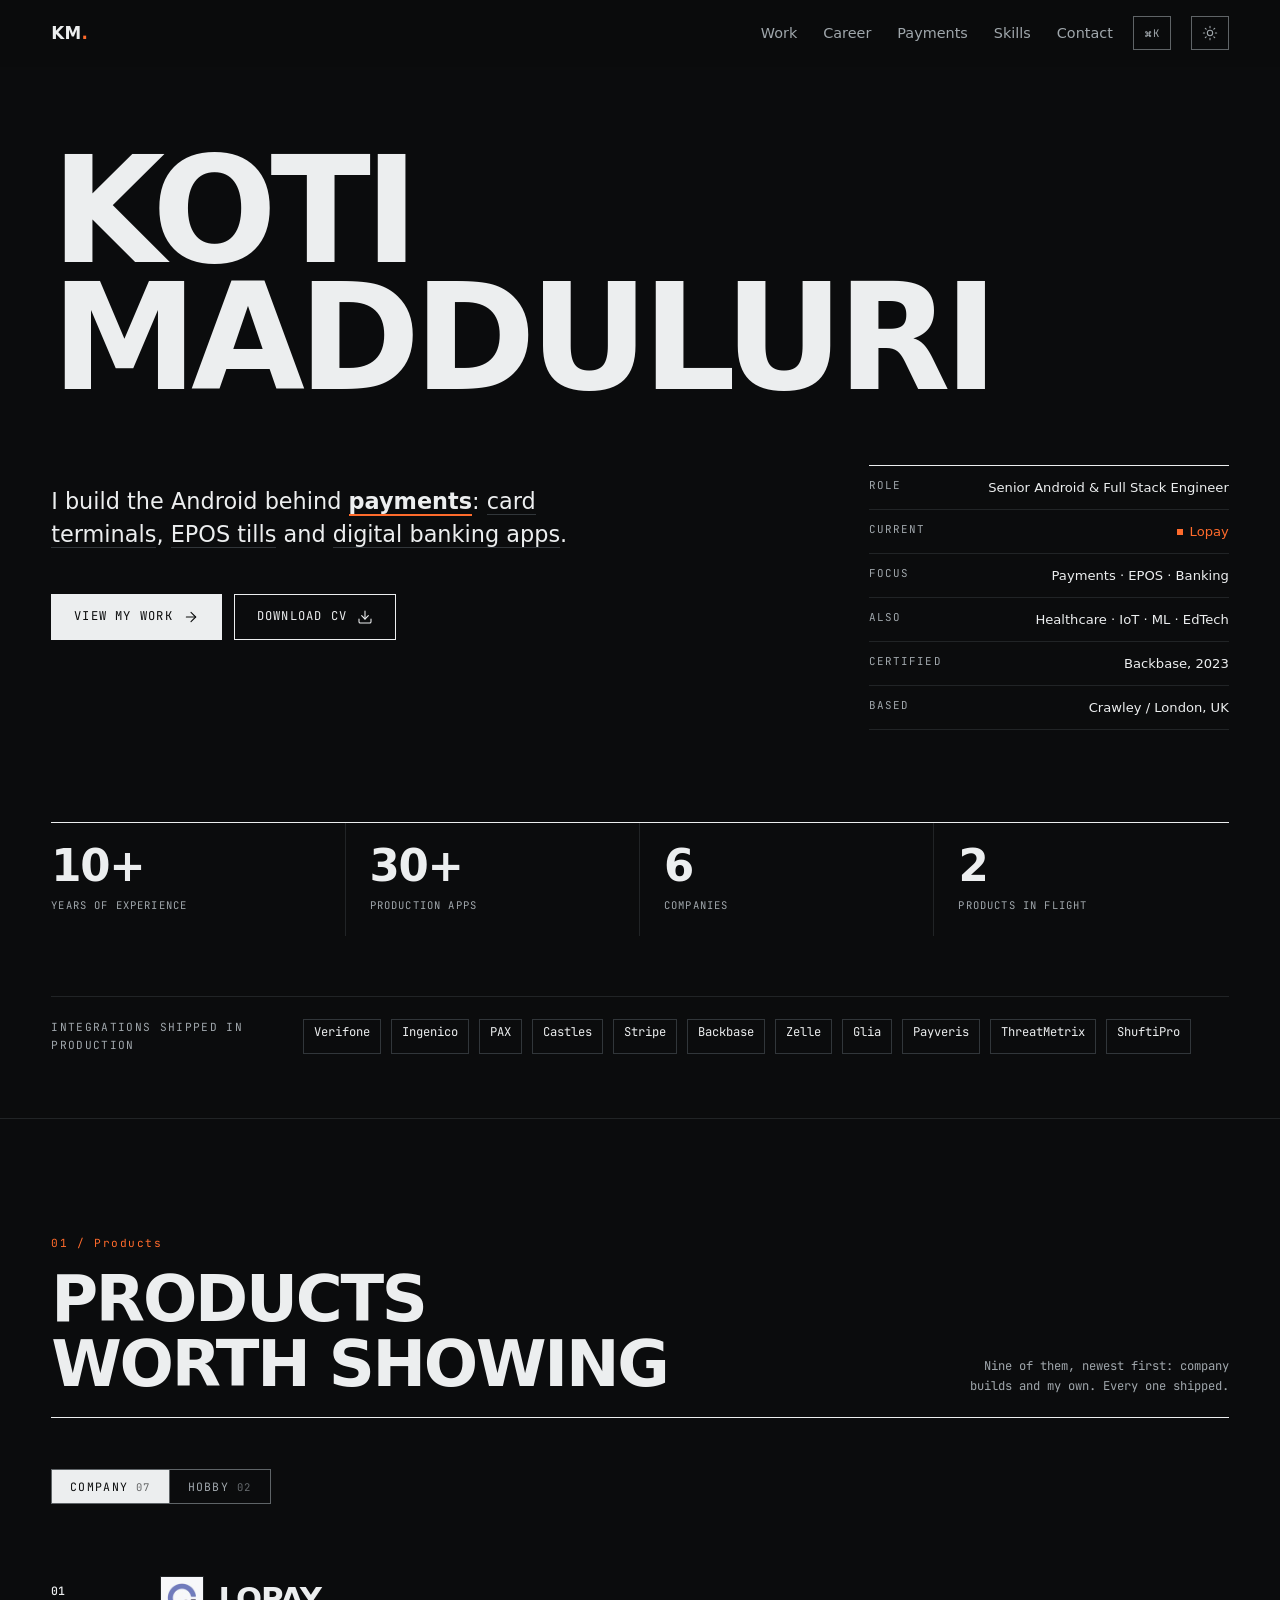
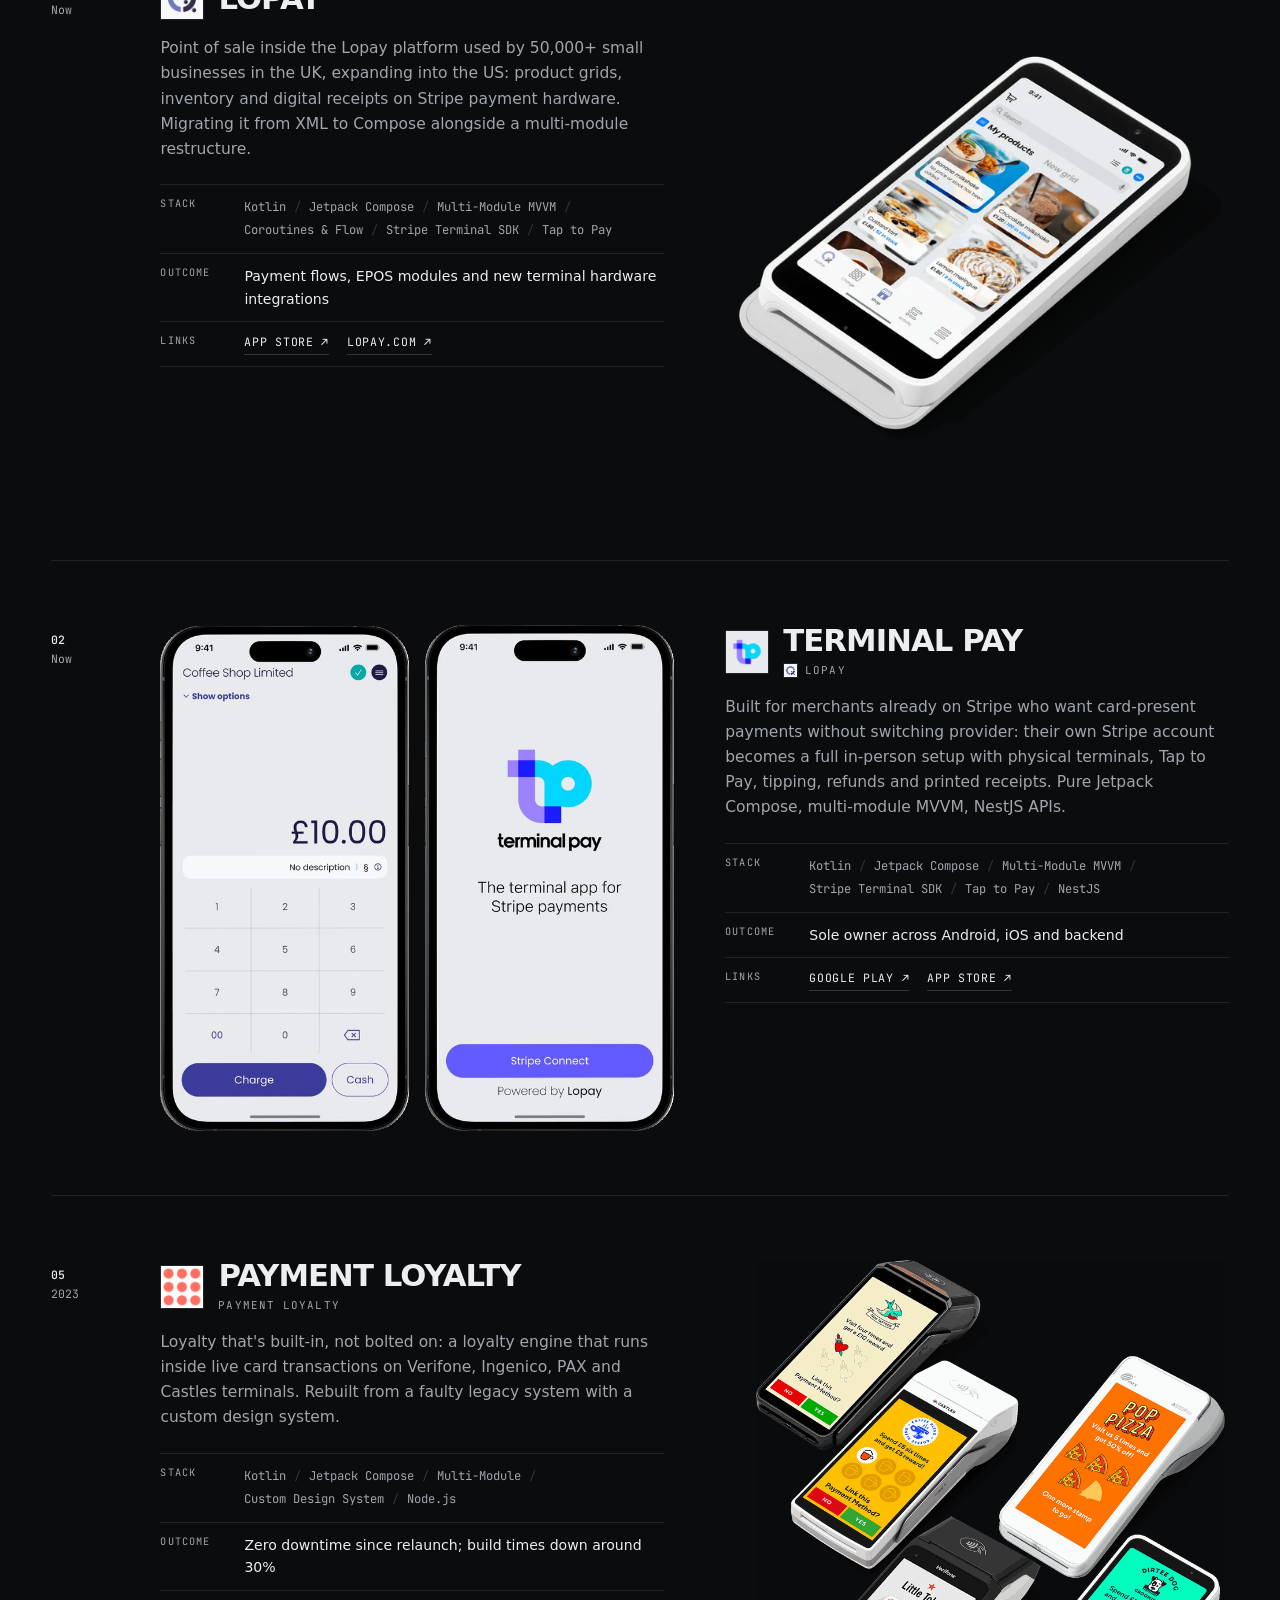
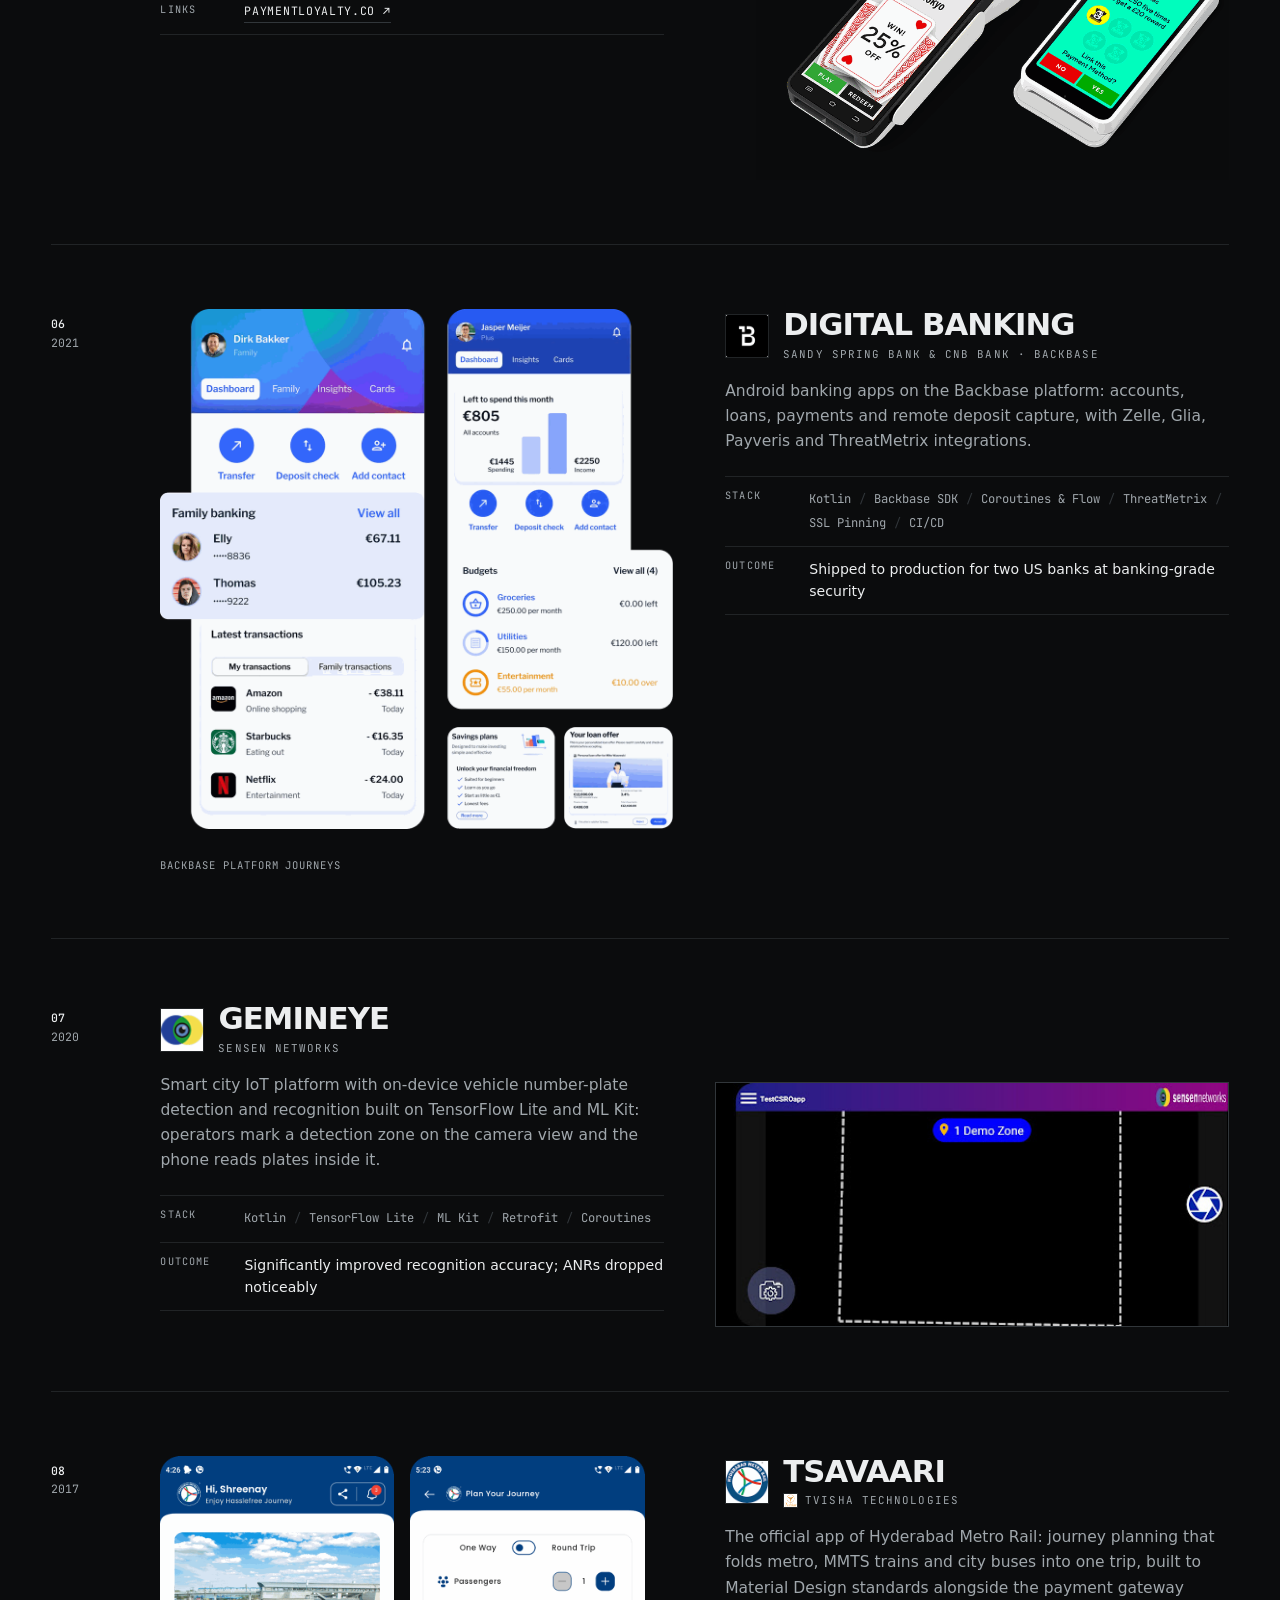
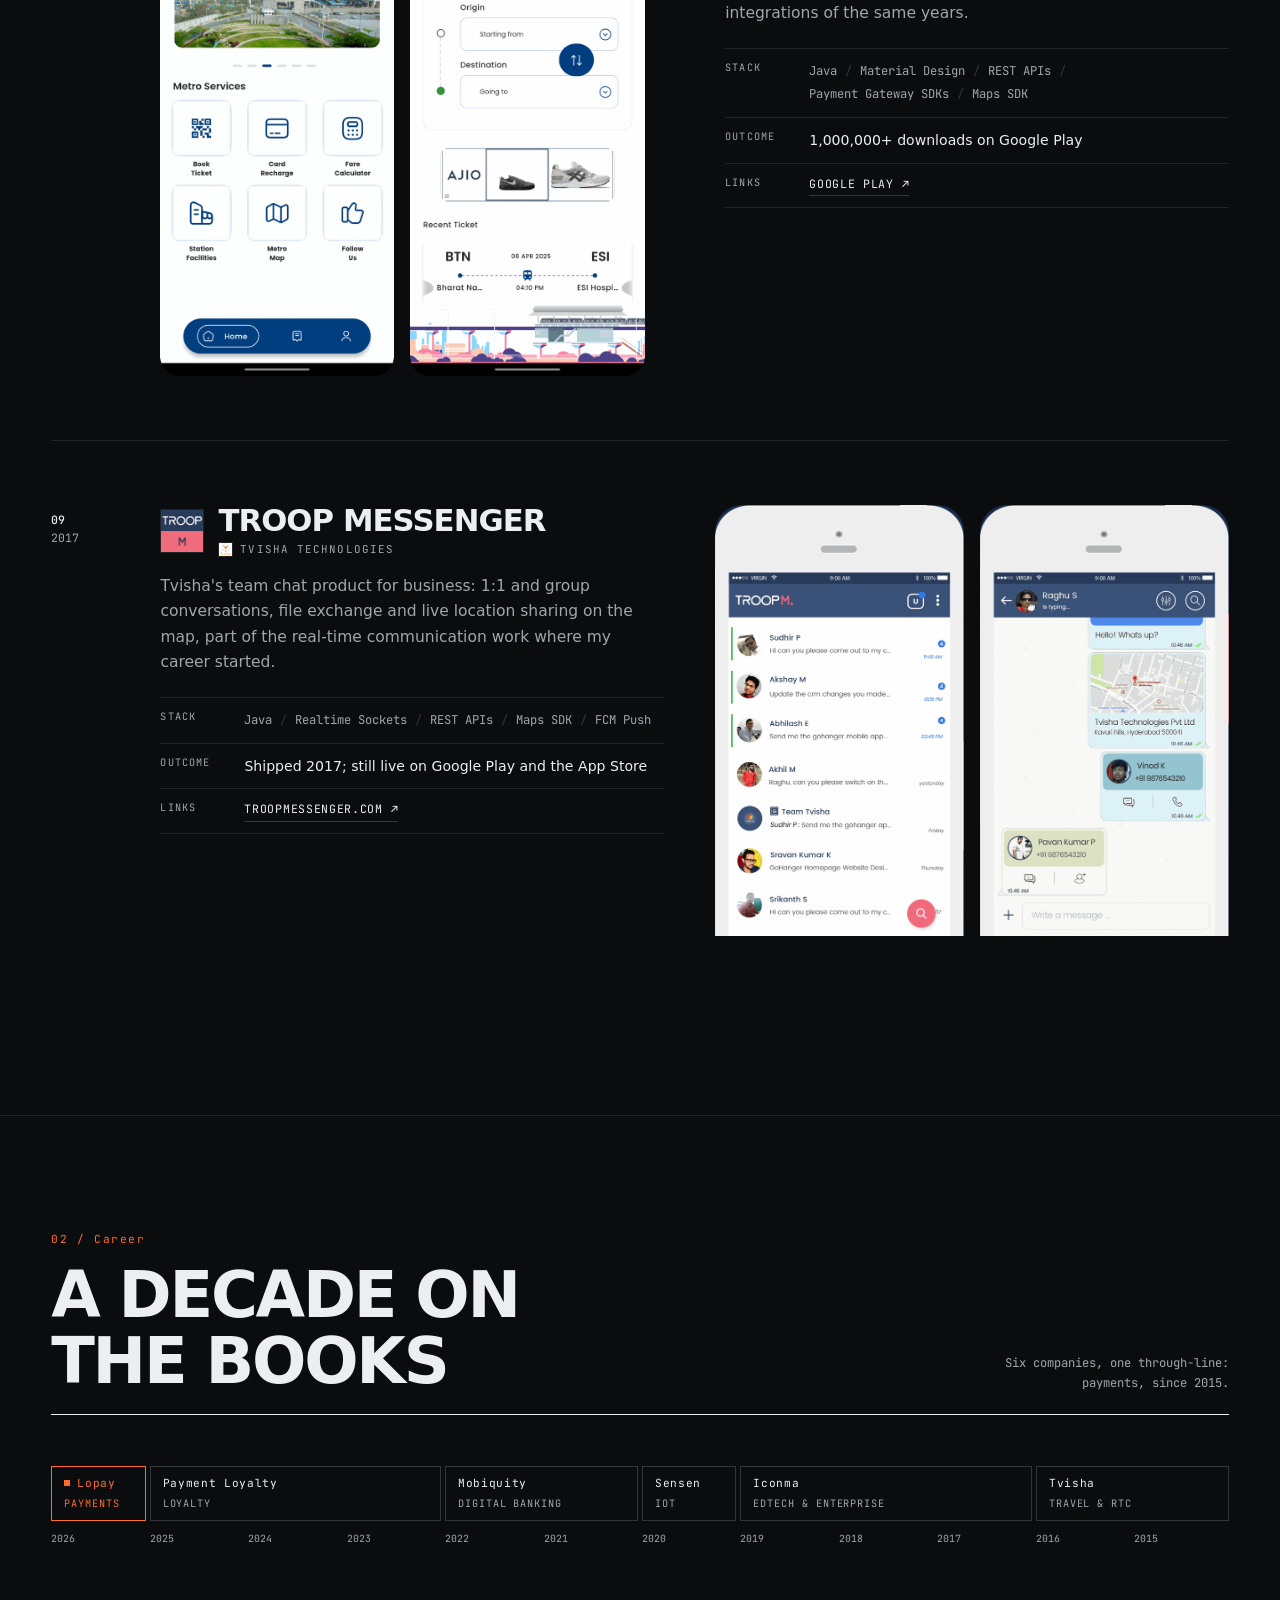
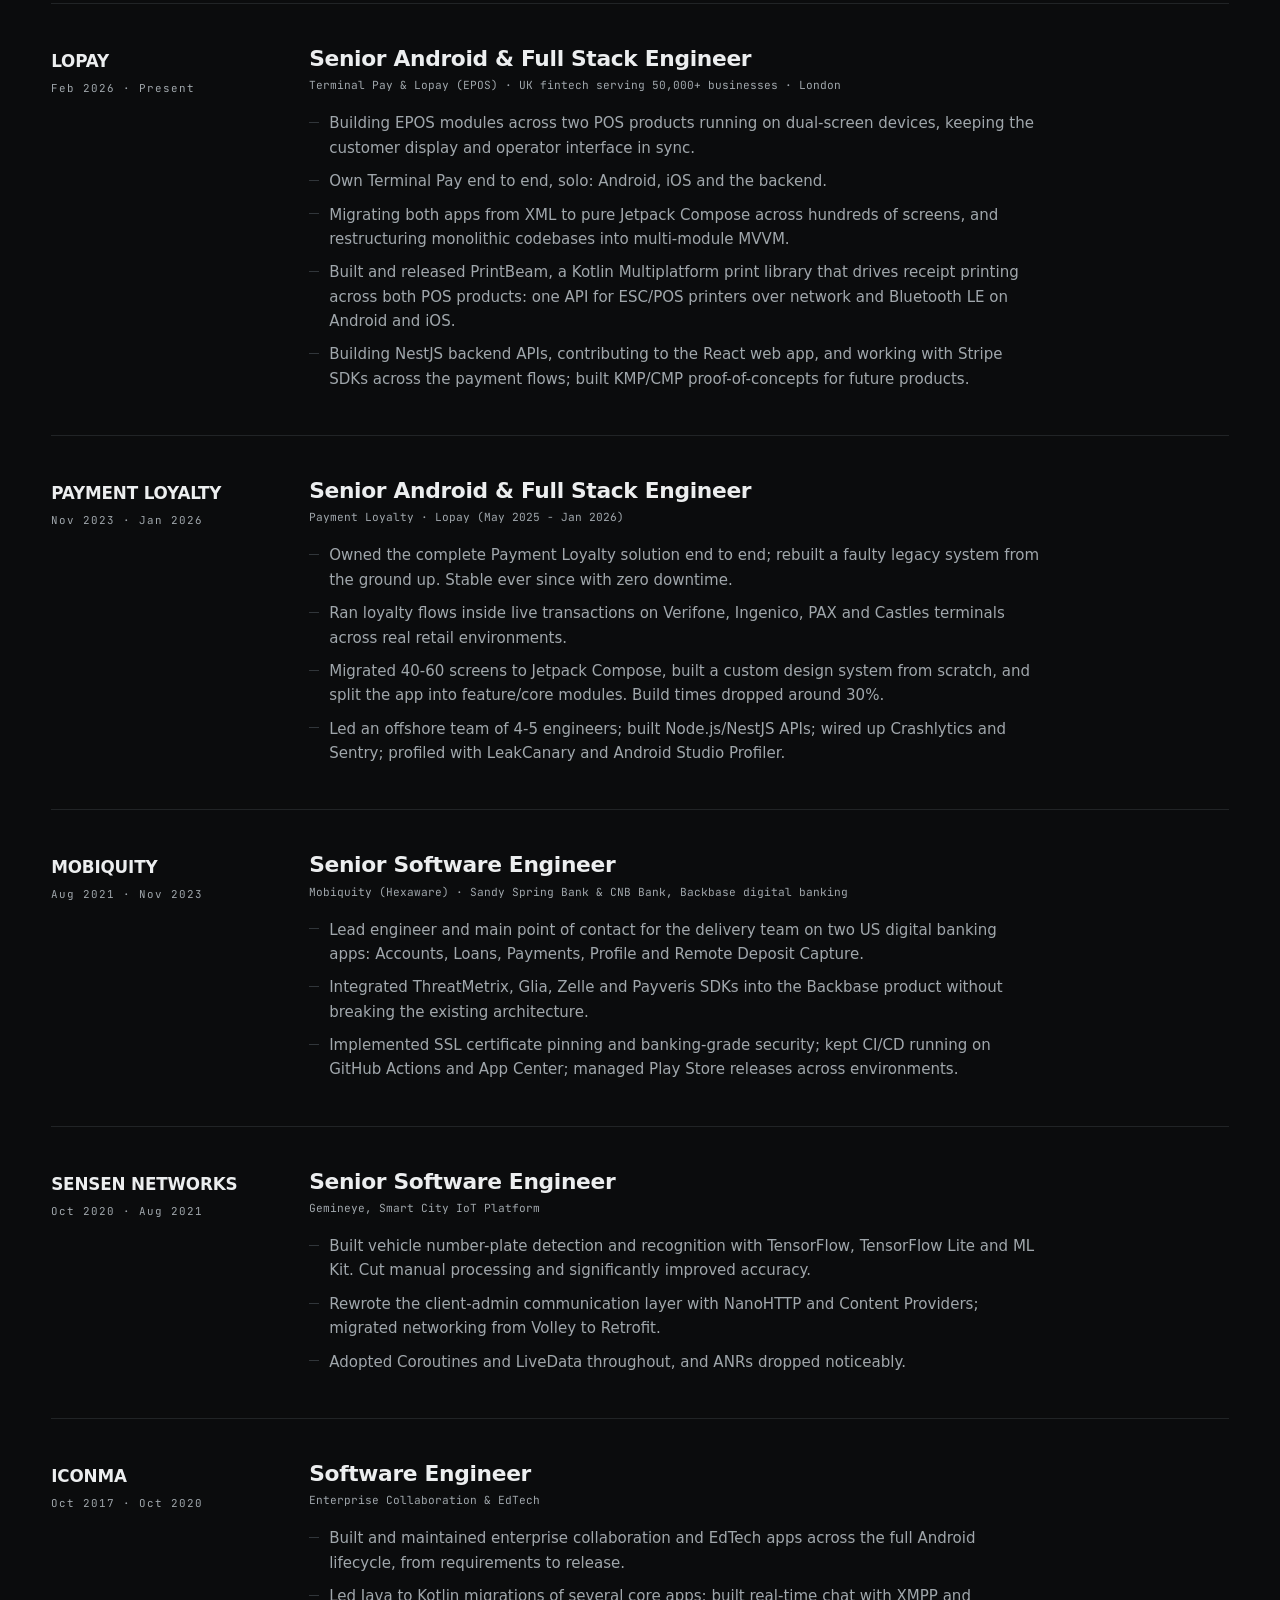
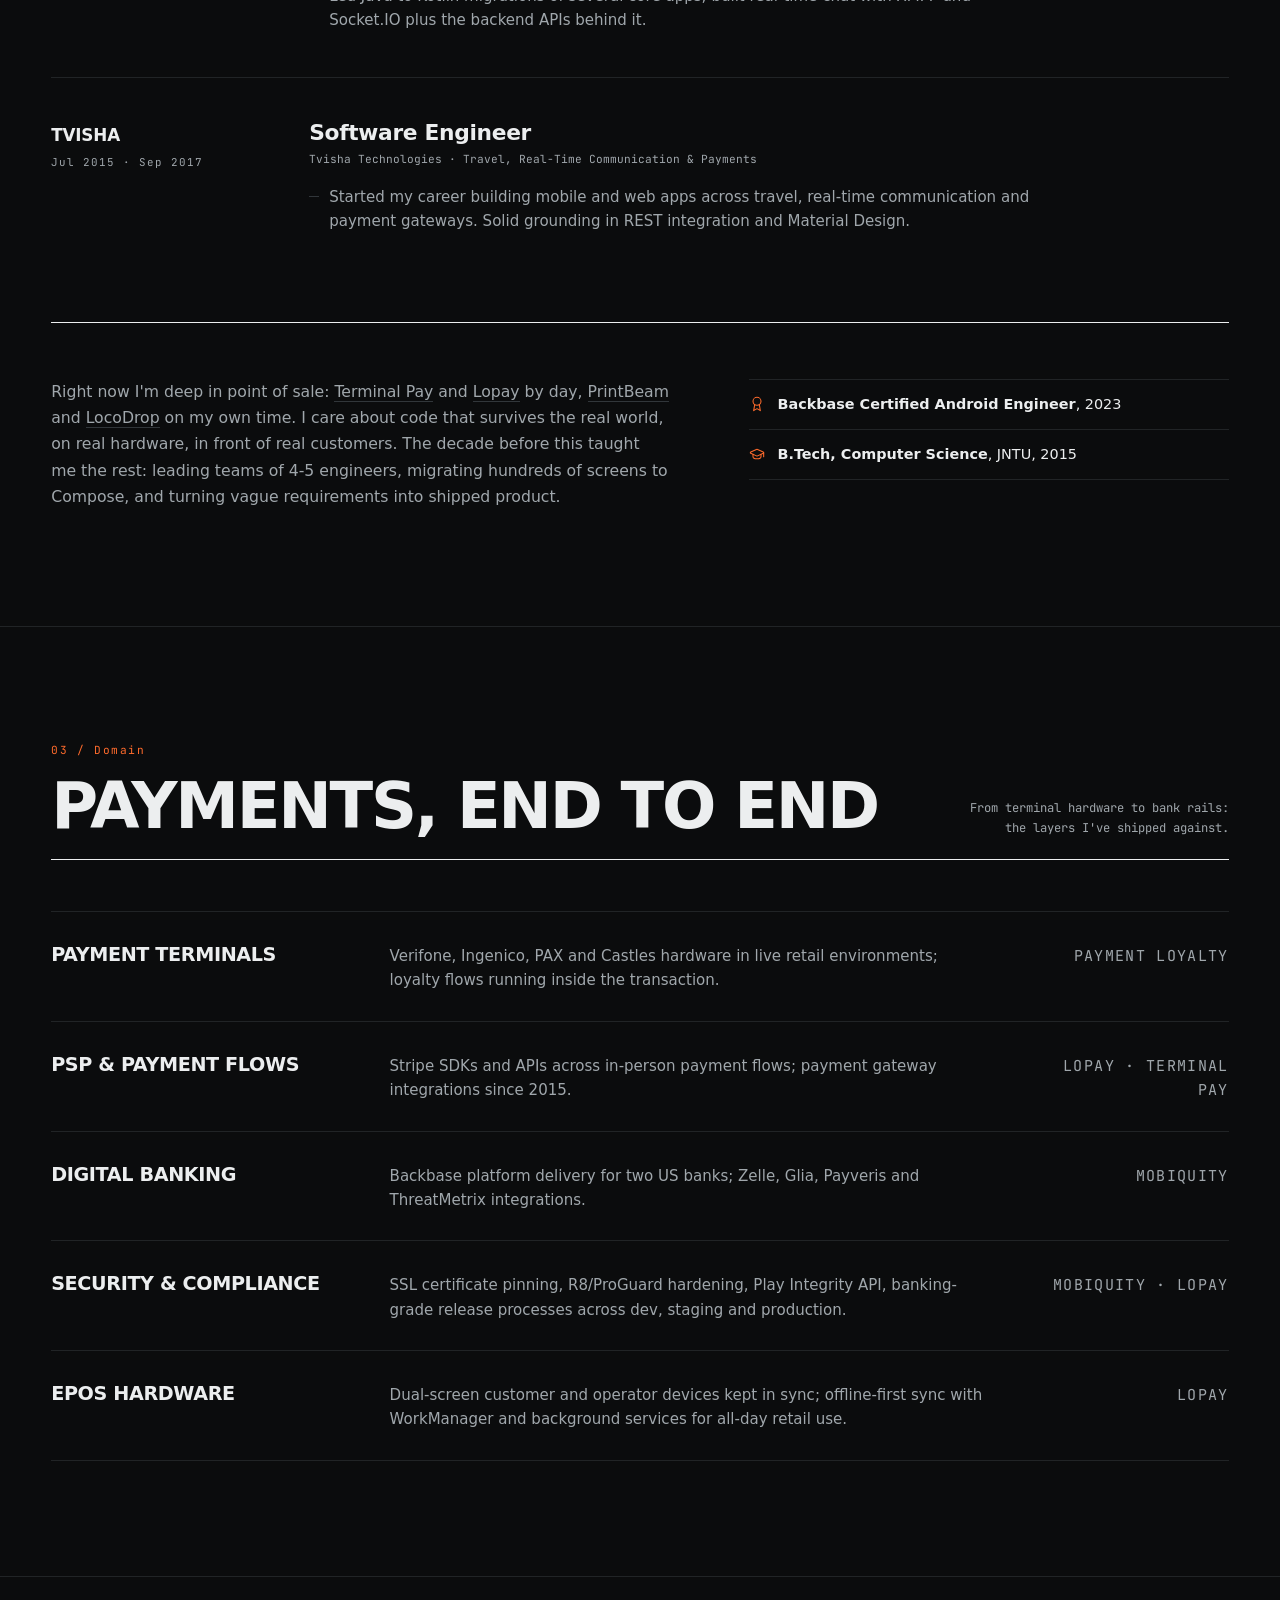
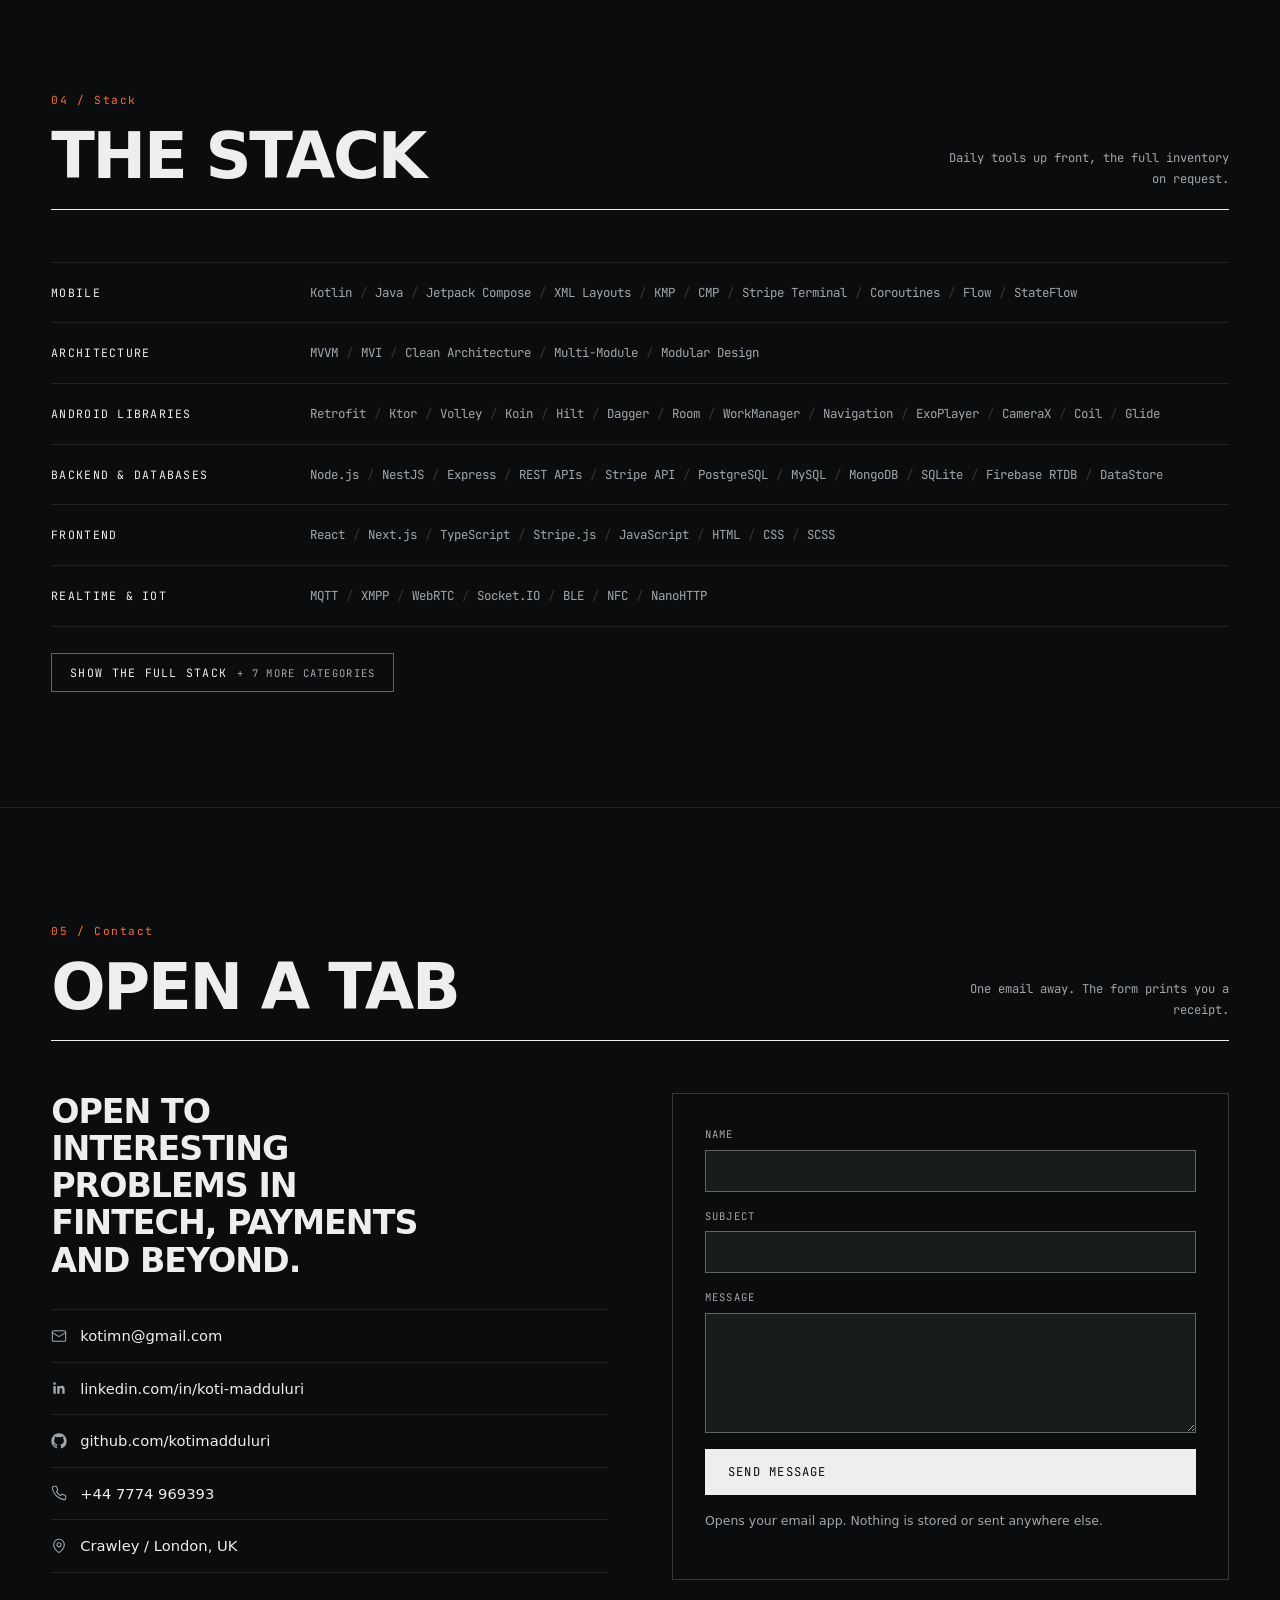
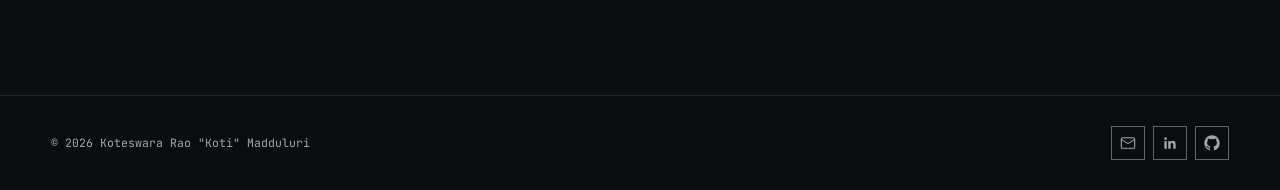
==== index.html @ 138478fd "Surface healthcare as a domain Adds an ALSO row to the hero spec block covering the domains outside " ====
<!DOCTYPE html>
<html lang="en" class="no-js">
<head>
  <meta charset="UTF-8" />
  <meta name="viewport" content="width=device-width, initial-scale=1.0" />
  <title>Koti Madduluri - Senior Android &amp; Full Stack Engineer · Payments</title>
  <meta name="description" content="Koti Madduluri - Senior Android &amp; Full Stack Engineer in London, UK. 10+ years across payment terminals, EPOS, digital banking, smart city IoT, on-device ML and EdTech. 30+ production apps." />
  <meta name="author" content="Koti Madduluri" />
  <link rel="canonical" href="https://kotimadduluri.github.io/" />

  <meta property="og:type" content="website" />
  <meta property="og:title" content="Koti Madduluri - Senior Android &amp; Full Stack Engineer · Payments" />
  <meta property="og:description" content="Kotlin · Jetpack Compose · KMP/CMP - Fintech, Payments &amp; EPOS. 10+ years, 30+ production apps." />
  <meta property="og:url" content="https://kotimadduluri.github.io/" />
  <meta property="og:site_name" content="Koti Madduluri" />
  <meta property="og:image" content="https://kotimadduluri.github.io/assets/og.png" />
  <meta property="og:image:width" content="1200" />
  <meta property="og:image:height" content="630" />
  <meta property="og:image:alt" content="Koti Madduluri, Senior Android Engineer. Payments, EPOS and digital banking. London, UK." />
  <meta name="twitter:card" content="summary_large_image" />
  <meta name="twitter:image" content="https://kotimadduluri.github.io/assets/og.png" />
  <meta name="twitter:title" content="Koti Madduluri - Senior Android &amp; Full Stack Engineer · Payments" />
  <meta name="twitter:description" content="Kotlin · Jetpack Compose · KMP/CMP - Fintech, Payments &amp; EPOS. 10+ years, 30+ production apps." />

  <meta name="theme-color" content="#edeeec" />
  <link rel="icon" href="assets/favicon.svg" type="image/svg+xml" />

  <link rel="preconnect" href="https://api.fontshare.com" />
  <link rel="preconnect" href="https://cdn.fontshare.com" crossorigin />
  <link rel="preconnect" href="https://fonts.googleapis.com" />
  <link rel="preconnect" href="https://fonts.gstatic.com" crossorigin />
  <!-- Fontshare drops the second family when these are combined in one request -->
  <link href="https://api.fontshare.com/v2/css?f[]=general-sans@400,500,600&display=swap" rel="stylesheet" />
  <link href="https://api.fontshare.com/v2/css?f[]=cabinet-grotesk@700,800&display=swap" rel="stylesheet" />
  <link href="https://fonts.googleapis.com/css2?family=JetBrains+Mono:wght@400;500;700&display=swap" rel="stylesheet" />

  <link rel="stylesheet" href="css/style.css" />

  <!-- Set theme before first paint to avoid a flash of the wrong mode -->
  <script>
    (function () {
      var stored = null;
      try { stored = localStorage.getItem("theme"); } catch (e) {}
      // no saved choice: light through the working day, dark after hours
      var hour = new Date().getHours();
      var theme = stored || (hour >= 7 && hour < 19 ? "light" : "dark");
      document.documentElement.setAttribute("data-theme", theme);
      var tc = document.querySelector('meta[name="theme-color"]');
      if (tc) tc.setAttribute("content", theme === "dark" ? "#0b0c0d" : "#edeeec");
    })();
  </script>

  <script type="application/ld+json">
  {
    "@context": "https://schema.org",
    "@type": "Person",
    "name": "Koteswara Rao Madduluri",
    "alternateName": "Koti Madduluri",
    "jobTitle": "Senior Android & Full Stack Engineer",
    "email": "mailto:kotimn@gmail.com",
    "telephone": "+44 7774 969393",
    "url": "https://kotimadduluri.github.io/",
    "image": "https://kotimadduluri.github.io/assets/og.png",
    "sameAs": [
      "https://linkedin.com/in/koti-madduluri",
      "https://github.com/kotimadduluri"
    ],
    "worksFor": { "@type": "Organization", "name": "Lopay", "url": "https://lopay.com" },
    "alumniOf": { "@type": "CollegeOrUniversity", "name": "Jawaharlal Nehru Technological University" },
    "knowsAbout": ["Android", "Kotlin", "Jetpack Compose", "Kotlin Multiplatform", "Payments", "EPOS", "Digital Banking", "Healthcare", "Smart City IoT", "On-Device Machine Learning", "EdTech", "React", "Node.js"],
    "address": { "@type": "PostalAddress", "addressLocality": "London", "addressCountry": "GB" }
  }
  </script>

  <script type="application/ld+json">
  {
    "@context": "https://schema.org",
    "@type": "WebSite",
    "name": "Koti Madduluri",
    "url": "https://kotimadduluri.github.io/",
    "description": "Portfolio of Koti Madduluri, Senior Android & Full Stack Engineer. Kotlin, Jetpack Compose, KMP/CMP. Fintech, payments and EPOS. London, UK.",
    "author": { "@type": "Person", "name": "Koteswara Rao Madduluri" }
  }
  </script>
</head>
<body>

<!-- Inline SVG icon sprite -->
<svg width="0" height="0" style="position:absolute" aria-hidden="true">
  <defs>
    <symbol id="i-pin" viewBox="0 0 24 24"><path d="M20 10c0 6-8 12-8 12S4 16 4 10a8 8 0 0 1 16 0z"/><circle cx="12" cy="10" r="3"/></symbol>
    <symbol id="i-mail" viewBox="0 0 24 24"><rect x="2" y="4" width="20" height="16" rx="2"/><path d="m22 7-10 6L2 7"/></symbol>
    <symbol id="i-phone" viewBox="0 0 24 24"><path d="M22 16.92v3a2 2 0 0 1-2.18 2 19.79 19.79 0 0 1-8.63-3.07 19.5 19.5 0 0 1-6-6A19.79 19.79 0 0 1 2.08 4.18 2 2 0 0 1 4.06 2h3a2 2 0 0 1 2 1.72c.13.96.36 1.9.7 2.81a2 2 0 0 1-.45 2.11L8.09 9.91a16 16 0 0 0 6 6l1.27-1.27a2 2 0 0 1 2.11-.45c.91.34 1.85.57 2.81.7A2 2 0 0 1 22 16.92z"/></symbol>
    <symbol id="i-download" viewBox="0 0 24 24"><path d="M21 15v4a2 2 0 0 1-2 2H5a2 2 0 0 1-2-2v-4"/><polyline points="7 10 12 15 17 10"/><line x1="12" y1="15" x2="12" y2="3"/></symbol>
    <symbol id="i-arrow-r" viewBox="0 0 24 24"><path d="M5 12h14"/><path d="m12 5 7 7-7 7"/></symbol>
    <symbol id="i-sun" viewBox="0 0 24 24"><circle cx="12" cy="12" r="4"/><path d="M12 2v2m0 16v2M4.9 4.9l1.4 1.4m11.4 11.4 1.4 1.4M2 12h2m16 0h2M4.9 19.1l1.4-1.4M17.7 6.3l1.4-1.4"/></symbol>
    <symbol id="i-moon" viewBox="0 0 24 24"><path d="M21 12.8A9 9 0 1 1 11.2 3a7 7 0 0 0 9.8 9.8z"/></symbol>
    <symbol id="i-award" viewBox="0 0 24 24"><circle cx="12" cy="8" r="6"/><path d="M15.477 12.89 17 22l-5-3-5 3 1.523-9.11"/></symbol>
    <symbol id="i-grad" viewBox="0 0 24 24"><path d="M21.42 10.922a1 1 0 0 0-.019-1.838L12.83 5.18a2 2 0 0 0-1.66 0L2.6 9.08a1 1 0 0 0 0 1.832l8.57 3.908a2 2 0 0 0 1.66 0z"/><path d="M22 10v6"/><path d="M6 12.5V16a6 3 0 0 0 12 0v-3.5"/></symbol>
    <symbol id="i-github" viewBox="0 0 24 24"><path d="M12 .5C5.65.5.5 5.65.5 12c0 5.08 3.29 9.39 7.86 10.91.58.11.79-.25.79-.55 0-.27-.01-1.17-.02-2.12-3.2.7-3.87-1.36-3.87-1.36-.52-1.33-1.28-1.68-1.28-1.68-1.04-.71.08-.7.08-.7 1.15.08 1.76 1.19 1.76 1.19 1.03 1.76 2.7 1.25 3.35.96.1-.75.4-1.25.72-1.54-2.55-.29-5.23-1.28-5.23-5.68 0-1.26.45-2.28 1.19-3.09-.12-.29-.52-1.46.11-3.05 0 0 .97-.31 3.17 1.18a11 11 0 0 1 5.77 0c2.2-1.49 3.16-1.18 3.16-1.18.63 1.59.24 2.76.12 3.05.74.81 1.18 1.83 1.18 3.09 0 4.41-2.69 5.38-5.25 5.67.41.35.77 1.05.77 2.12 0 1.53-.01 2.76-.01 3.14 0 .3.2.66.8.55A11.51 11.51 0 0 0 23.5 12C23.5 5.65 18.35.5 12 .5z"/></symbol>
    <symbol id="i-linkedin" viewBox="0 0 24 24"><path d="M20.45 20.45h-3.55v-5.57c0-1.33-.03-3.04-1.85-3.04-1.86 0-2.14 1.45-2.14 2.94v5.67H9.35V9h3.41v1.56h.05a3.74 3.74 0 0 1 3.37-1.85c3.6 0 4.27 2.37 4.27 5.46v6.28zM5.34 7.43a2.06 2.06 0 1 1 0-4.12 2.06 2.06 0 0 1 0 4.12zM7.12 20.45H3.56V9h3.56v11.45z"/></symbol>
  </defs>
</svg>

<a class="skip-link" href="#main">Skip to content</a>

<div class="scroll-progress" aria-hidden="true"></div>

<header class="site-header">
  <nav class="container nav" aria-label="Main navigation">
    <a class="brand" href="#top">KM<span class="brand-dot">.</span></a>
    <button class="nav-toggle" aria-expanded="false" aria-controls="nav-menu" aria-label="Toggle menu">
      <span></span><span></span>
    </button>
    <ul class="nav-menu" id="nav-menu">
      <li><a href="#work">Work</a></li>
      <li><a href="#career">Career</a></li>
      <li><a href="#expertise">Payments</a></li>
      <li><a href="#skills">Skills</a></li>
      <li><a href="#contact">Contact</a></li>
    </ul>
    <button class="cmdk-hint" aria-label="Open command menu" title="Command menu">
      <kbd>&#8984;</kbd><kbd>K</kbd>
    </button>
    <button class="theme-toggle" aria-label="Switch theme" title="Toggle theme">
      <svg class="ic icon-sun" aria-hidden="true"><use href="#i-sun"/></svg>
      <svg class="ic icon-moon" aria-hidden="true"><use href="#i-moon"/></svg>
    </button>
  </nav>
</header>

<main id="main">

  <!-- ============ MASTHEAD ============ -->
  <section class="masthead" id="top">
    <div class="container">
      <h1 class="mast-name" aria-label="Koti Madduluri">
        <span class="h-line"><span class="h-line-inner">Koti</span></span>
        <span class="h-line"><span class="h-line-inner" style="--hd:110ms">Madduluri</span></span>
      </h1>

      <div class="mast-grid">
        <div>
          <p class="mast-thesis reveal" style="--d:280ms">I build the Android behind <em>payments</em>: <a class="copy-link" href="#p-terminal-pay">card terminals</a>, <a class="copy-link" href="#p-lopay-pos">EPOS tills</a> and <a class="copy-link" href="#p-banking">digital banking apps</a>.</p>
          <div class="mast-actions reveal" style="--d:360ms">
            <a class="btn btn-primary" href="#work">View my work <svg class="ic" aria-hidden="true"><use href="#i-arrow-r"/></svg></a>
            <a class="btn btn-secondary" href="assets/Koti_Madduluri_Senior_Android_Engineer_CV.pdf" download>Download CV <svg class="ic" aria-hidden="true"><use href="#i-download"/></svg></a>
          </div>
        </div>

        <dl class="mast-spec reveal" style="--d:200ms">
          <dt>Role</dt>
          <dd>Senior Android &amp; Full Stack Engineer</dd>
          <dt>Current</dt>
          <dd class="is-live"><span class="live-dot" aria-hidden="true"></span>Lopay</dd>
          <dt>Focus</dt>
          <dd>Payments · EPOS · Banking</dd>
          <dt>Also</dt>
          <dd>Healthcare · IoT · ML · EdTech</dd>
          <dt>Certified</dt>
          <dd>Backbase, 2023</dd>
          <dt>Based</dt>
          <dd>Crawley / London, UK</dd>
        </dl>
      </div>

      <ul class="fact-strip reveal" style="--d:420ms" aria-label="Career facts">
        <li><span class="fact-num">10+</span><span class="fact-label">Years of experience</span></li>
        <li><span class="fact-num">30+</span><span class="fact-label">Production apps</span></li>
        <li><span class="fact-num">6</span><span class="fact-label">Companies</span></li>
        <li><span class="fact-num">2</span><span class="fact-label">Products in flight</span></li>
      </ul>

      <div class="integrations reveal">
        <p class="integrations-label meta">Integrations shipped in production</p>
        <ul class="integrations-list">
          <li>Verifone</li><li>Ingenico</li><li>PAX</li><li>Castles</li><li>Stripe</li><li>Backbase</li><li>Zelle</li><li>Glia</li><li>Payveris</li><li>ThreatMetrix</li><li>ShuftiPro</li>
        </ul>
      </div>
    </div>
  </section>

  <!-- ============ WORK ============ -->
  <section class="section" id="work">
    <div class="container">
      <div class="section-head">
        <div>
          <span class="section-n reveal">Products</span>
          <h2 class="reveal">Products worth showing</h2>
        </div>
        <p class="section-sub reveal">Nine of them, newest first: company builds and my own. Every one shipped.</p>
      </div>

      <div class="work-tabs reveal" role="tablist" aria-label="Work type">
        <button class="work-tab is-active" id="worktab-company" role="tab" aria-selected="true" aria-controls="proj-list" data-track="company" type="button">Company<span class="work-tab-n">07</span></button>
        <button class="work-tab" id="worktab-personal" role="tab" aria-selected="false" aria-controls="proj-list" data-track="personal" tabindex="-1" type="button">Hobby<span class="work-tab-n">02</span></button>
      </div>

      <div class="proj-list" id="proj-list" role="tabpanel" aria-label="Selected work list">

        <article class="proj-band reveal" id="p-lopay-pos" data-track="company">
          <p class="proj-idx"><b>01</b>Now</p>
          <div class="proj-spec">
            <div class="proj-head">
              <img class="proj-app-ic" src="assets/apps/lopay.png" alt="" width="44" height="44" loading="lazy" />
              <div>
                <h3>Lopay</h3>
              </div>
            </div>
            <p class="proj-desc">Point of sale inside the Lopay platform used by 50,000+ small businesses in the UK, expanding into the US: product grids, inventory and digital receipts on Stripe payment hardware. Migrating it from XML to Compose alongside a multi-module restructure.</p>
            <dl class="spec">
              <dt>Stack</dt>
              <dd><ul class="speclist"><li>Kotlin</li><li>Jetpack Compose</li><li>Multi-Module MVVM</li><li>Coroutines &amp; Flow</li><li>Stripe Terminal SDK</li><li>Tap to Pay</li></ul></dd>
              <dt>Outcome</dt>
              <dd class="outcome">Payment flows, EPOS modules and new terminal hardware integrations</dd>
              <dt>Links</dt>
              <dd><p class="proj-links">
                <a href="https://apps.apple.com/us/app/lopay-payments-pos/id1565369434" target="_blank" rel="noopener noreferrer">App Store &#8599;</a>
                <a href="https://lopay.com/en-gb/point-of-sale" target="_blank" rel="noopener noreferrer">lopay.com &#8599;</a>
              </p></dd>
            </dl>
          </div>
          <figure class="proj-media">
            <img src="assets/shots/lopay-terminal-hw.png" alt="Lopay point of sale product grid running on a Stripe S700 payment terminal" loading="lazy" width="640" height="661" />
          </figure>
        </article>

        <article class="proj-band reveal" id="p-terminal-pay" data-track="company">
          <p class="proj-idx"><b>02</b>Now</p>
          <div class="proj-spec">
            <div class="proj-head">
              <img class="proj-app-ic" src="assets/apps/terminal-pay.png" alt="" width="44" height="44" loading="lazy" />
              <div>
                <h3>Terminal Pay</h3>
                <p class="proj-org"><img class="proj-org-ic" src="assets/apps/lopay.png" alt="" width="15" height="15" loading="lazy" />Lopay</p>
              </div>
            </div>
            <p class="proj-desc">Built for merchants already on Stripe who want card-present payments without switching provider: their own Stripe account becomes a full in-person setup with physical terminals, Tap to Pay, tipping, refunds and printed receipts. Pure Jetpack Compose, multi-module MVVM, NestJS APIs.</p>
            <dl class="spec">
              <dt>Stack</dt>
              <dd><ul class="speclist"><li>Kotlin</li><li>Jetpack Compose</li><li>Multi-Module MVVM</li><li>Stripe Terminal SDK</li><li>Tap to Pay</li><li>NestJS</li></ul></dd>
              <dt>Outcome</dt>
              <dd class="outcome">Sole owner across Android, iOS and backend</dd>
              <dt>Links</dt>
              <dd><p class="proj-links">
                <a href="https://play.google.com/store/apps/details?id=com.terminalpay" target="_blank" rel="noopener noreferrer">Google Play &#8599;</a>
                <a href="https://apps.apple.com/us/app/terminal-pay/id6743445028" target="_blank" rel="noopener noreferrer">App Store &#8599;</a>
              </p></dd>
            </dl>
          </div>
          <figure class="proj-media">
            <img src="assets/shots/terminal-pay-2.png" alt="Terminal Pay charge screen taking a 10 pound card payment" loading="lazy" width="412" height="836" />
            <img src="assets/shots/terminal-pay-1.png" alt="Terminal Pay pairing screen connecting a Stripe account" loading="lazy" width="411" height="836" />
          </figure>
        </article>

        <article class="proj-band reveal" id="p-printbeam" data-track="personal">
          <p class="proj-idx"><b>03</b>2026</p>
          <div class="proj-spec">
            <div class="proj-head">
              <img class="proj-app-ic" src="assets/apps/printbeam.svg" alt="" width="44" height="44" loading="lazy" />
              <div>
                <h3>PrintBeam</h3>
                <p class="proj-org">Own SDK release</p>
              </div>
            </div>
            <p class="proj-desc">Every receipt printer speaks ESC/POS, yet every platform needs its own integration; PrintBeam collapses that into one API over network and Bluetooth LE, on Android, iOS and Kotlin Multiplatform. Shipped as hosted Maven artifacts and a Swift Package, with Compose Multiplatform, SwiftUI and native Android sample apps.</p>
            <dl class="spec">
              <dt>Stack</dt>
              <dd><ul class="speclist"><li>KMP / CMP</li><li>Coroutines</li><li>Ktor Sockets</li><li>Bluetooth LE</li><li>ESC/POS</li><li>Swift Package</li></ul></dd>
              <dt>Outcome</dt>
              <dd class="outcome">Designed, built and released solo; free to use, including commercially</dd>
              <dt>Links</dt>
              <dd><p class="proj-links">
                <a href="https://kotimadduluri.github.io/printbeam-sdk/" target="_blank" rel="noopener noreferrer">Docs &#8599;</a>
                <a href="https://github.com/kotimadduluri/printbeam-sdk" target="_blank" rel="noopener noreferrer">GitHub &#8599;</a>
                <a href="https://github.com/kotimadduluri/printbeam-samples" target="_blank" rel="noopener noreferrer">Samples &#8599;</a>
              </p></dd>
            </dl>
          </div>
          <figure class="proj-media">
            <div class="receipt" role="img" aria-label="PrintBeam fact sheet printed as a receipt: Android, iOS and Kotlin Multiplatform supported; transport over TCP and Bluetooth LE; ESC/POS protocol; free to use including commercially; Maven artifact dev.printbeam:printbeam:0.1.0-alpha04">
              <div class="receipt-row"><span>PrintBeam</span><span>0.1.0-alpha04</span></div>
              <hr class="receipt-rule" />
              <div class="receipt-row"><span>Android</span><span class="receipt-status">OK</span></div>
              <div class="receipt-row"><span>iOS</span><span class="receipt-status">OK</span></div>
              <div class="receipt-row"><span>KMP / CMP</span><span class="receipt-status">OK</span></div>
              <hr class="receipt-rule" />
              <div class="receipt-row"><span>Transport</span><span>TCP · BLE</span></div>
              <div class="receipt-row"><span>Protocol</span><span>ESC/POS</span></div>
              <div class="receipt-row"><span>License</span><span>Free + commercial</span></div>
              <hr class="receipt-rule" />
              <p class="pbr-code">implementation("dev.printbeam:printbeam:0.1.0-alpha04")</p>
              <hr class="receipt-rule" />
              <p class="receipt-center">*** one API, every printer ***</p>
            </div>
          </figure>
        </article>

        <article class="proj-band reveal" id="p-locodrop" data-track="personal">
          <p class="proj-idx"><b>04</b>2026</p>
          <div class="proj-spec">
            <div class="proj-head">
              <img class="proj-app-ic" src="assets/apps/locodrop.png" alt="" width="44" height="44" loading="lazy" />
              <div>
                <h3>LocoDrop</h3>
                <p class="proj-org">Own product, early access</p>
              </div>
            </div>
            <p class="proj-desc">Private file transfer between your own devices: files move over the local network, encrypted end to end, with no cloud and no account. One app across Android, iPhone, Windows, Mac and Linux.</p>
            <dl class="spec">
              <dt>Stack</dt>
              <dd><ul class="speclist"><li>KMP / CMP</li><li>Koin</li><li>SQLDelight</li><li>Ktor</li><li>Mutual TLS</li><li>mDNS Discovery</li><li>CameraX + ZXing</li></ul></dd>
              <dt>Outcome</dt>
              <dd class="outcome">v0.1 working build; early access opening soon</dd>
              <dt>Links</dt>
              <dd><p class="proj-links">
                <a href="https://kotimadduluri.github.io/locodrop-web/" target="_blank" rel="noopener noreferrer">Website &#8599;</a>
              </p></dd>
            </dl>
          </div>
          <figure class="proj-media">
            <img class="shot-plate" src="assets/shots/locodrop-mesh.png" alt="LocoDrop device mesh: iPhone, Android, Windows, Mac and Linux linked directly over the local network, files encrypted in transit" loading="lazy" width="1120" height="643" />
          </figure>
        </article>

        <article class="proj-band reveal" data-track="company">
          <p class="proj-idx"><b>05</b>2023</p>
          <div class="proj-spec">
            <div class="proj-head">
              <img class="proj-app-ic" src="assets/apps/payment-loyalty.png" alt="" width="44" height="44" loading="lazy" />
              <div>
                <h3>Payment Loyalty</h3>
                <p class="proj-org">Payment Loyalty</p>
              </div>
            </div>
            <p class="proj-desc">Loyalty that's built-in, not bolted on: a loyalty engine that runs inside live card transactions on Verifone, Ingenico, PAX and Castles terminals. Rebuilt from a faulty legacy system with a custom design system.</p>
            <dl class="spec">
              <dt>Stack</dt>
              <dd><ul class="speclist"><li>Kotlin</li><li>Jetpack Compose</li><li>Multi-Module</li><li>Custom Design System</li><li>Node.js</li></ul></dd>
              <dt>Outcome</dt>
              <dd class="outcome">Zero downtime since relaunch; build times down around 30%</dd>
              <dt>Links</dt>
              <dd><p class="proj-links">
                <a href="https://paymentloyalty.co" target="_blank" rel="noopener noreferrer">paymentloyalty.co &#8599;</a>
              </p></dd>
            </dl>
          </div>
          <figure class="proj-media">
            <img src="assets/shots/payment-loyalty-terminals.png" alt="Payment Loyalty offers running on Verifone, Castles and PAX payment terminals" loading="lazy" width="819" height="900" />
          </figure>
        </article>

        <article class="proj-band reveal" id="p-banking" data-track="company">
          <p class="proj-idx"><b>06</b>2021</p>
          <div class="proj-spec">
            <div class="proj-head">
              <img class="proj-app-ic" src="assets/apps/backbase.png" alt="" width="44" height="44" loading="lazy" />
              <div>
                <h3>Digital Banking</h3>
                <p class="proj-org">Sandy Spring Bank &amp; CNB Bank · Backbase</p>
              </div>
            </div>
            <p class="proj-desc">Android banking apps on the Backbase platform: accounts, loans, payments and remote deposit capture, with Zelle, Glia, Payveris and ThreatMetrix integrations.</p>
            <dl class="spec">
              <dt>Stack</dt>
              <dd><ul class="speclist"><li>Kotlin</li><li>Backbase SDK</li><li>Coroutines &amp; Flow</li><li>ThreatMetrix</li><li>SSL Pinning</li><li>CI/CD</li></ul></dd>
              <dt>Outcome</dt>
              <dd class="outcome">Shipped to production for two US banks at banking-grade security</dd>
            </dl>
          </div>
          <figure class="proj-media">
            <img src="assets/shots/backbase-journeys.png" alt="Backbase platform banking journeys: family banking, spending dashboard, savings plans and a loan offer" loading="lazy" width="1064" height="1080" />
            <figcaption class="proj-media-cap">Backbase platform journeys</figcaption>
          </figure>
        </article>

        <article class="proj-band reveal" data-track="company">
          <p class="proj-idx"><b>07</b>2020</p>
          <div class="proj-spec">
            <div class="proj-head">
              <img class="proj-app-ic" src="assets/apps/sensen.png" alt="" width="44" height="44" loading="lazy" />
              <div>
                <h3>Gemineye</h3>
                <p class="proj-org">Sensen Networks</p>
              </div>
            </div>
            <p class="proj-desc">Smart city IoT platform with on-device vehicle number-plate detection and recognition built on TensorFlow Lite and ML Kit: operators mark a detection zone on the camera view and the phone reads plates inside it.</p>
            <dl class="spec">
              <dt>Stack</dt>
              <dd><ul class="speclist"><li>Kotlin</li><li>TensorFlow Lite</li><li>ML Kit</li><li>Retrofit</li><li>Coroutines</li></ul></dd>
              <dt>Outcome</dt>
              <dd class="outcome">Significantly improved recognition accuracy; ANRs dropped noticeably</dd>
            </dl>
          </div>
          <figure class="proj-media">
            <img class="shot-plate" src="assets/shots/gemineye-zone.png" alt="Gemineye detection zone marked out over the live camera view on an Android device" loading="lazy" width="485" height="230" />
          </figure>
        </article>

        <article class="proj-band reveal" id="p-tsavaari" data-track="company">
          <p class="proj-idx"><b>08</b>2017</p>
          <div class="proj-spec">
            <div class="proj-head">
              <img class="proj-app-ic" src="assets/apps/tsavaari.png" alt="" width="44" height="44" loading="lazy" />
              <div>
                <h3>TSavaari</h3>
                <p class="proj-org"><img class="proj-org-ic" src="assets/apps/tvisha.png" alt="" width="15" height="15" loading="lazy" />Tvisha Technologies</p>
              </div>
            </div>
            <p class="proj-desc">The official app of Hyderabad Metro Rail: journey planning that folds metro, MMTS trains and city buses into one trip, built to Material Design standards alongside the payment gateway integrations of the same years.</p>
            <dl class="spec">
              <dt>Stack</dt>
              <dd><ul class="speclist"><li>Java</li><li>Material Design</li><li>REST APIs</li><li>Payment Gateway SDKs</li><li>Maps SDK</li></ul></dd>
              <dt>Outcome</dt>
              <dd class="outcome">1,000,000+ downloads on Google Play</dd>
              <dt>Links</dt>
              <dd><p class="proj-links">
                <a href="https://play.google.com/store/apps/details?id=com.minfy.tsavaari" target="_blank" rel="noopener noreferrer">Google Play &#8599;</a>
              </p></dd>
            </dl>
          </div>
          <figure class="proj-media">
            <img src="assets/shots/tsavaari-home.png" alt="TSavaari home screen with metro services: ticket booking, card recharge, fare calculator and metro map" loading="lazy" width="560" height="1244" />
            <img src="assets/shots/tsavaari-journey.png" alt="TSavaari journey planner choosing origin and destination" loading="lazy" width="560" height="1244" />
          </figure>
        </article>

        <article class="proj-band reveal" id="p-troop" data-track="company">
          <p class="proj-idx"><b>09</b>2017</p>
          <div class="proj-spec">
            <div class="proj-head">
              <img class="proj-app-ic" src="assets/apps/troop-messenger.png" alt="" width="44" height="44" loading="lazy" />
              <div>
                <h3>Troop Messenger</h3>
                <p class="proj-org"><img class="proj-org-ic" src="assets/apps/tvisha.png" alt="" width="15" height="15" loading="lazy" />Tvisha Technologies</p>
              </div>
            </div>
            <p class="proj-desc">Tvisha's team chat product for business: 1:1 and group conversations, file exchange and live location sharing on the map, part of the real-time communication work where my career started.</p>
            <dl class="spec">
              <dt>Stack</dt>
              <dd><ul class="speclist"><li>Java</li><li>Realtime Sockets</li><li>REST APIs</li><li>Maps SDK</li><li>FCM Push</li></ul></dd>
              <dt>Outcome</dt>
              <dd class="outcome">Shipped 2017; still live on Google Play and the App Store</dd>
              <dt>Links</dt>
              <dd><p class="proj-links">
                <a href="https://www.troopmessenger.com" target="_blank" rel="noopener noreferrer">troopmessenger.com &#8599;</a>
              </p></dd>
            </dl>
          </div>
          <figure class="proj-media">
            <img src="assets/shots/troop-chats.png" alt="Troop Messenger conversation list" loading="lazy" width="560" height="971" />
            <img src="assets/shots/troop-map.png" alt="Troop Messenger chat sharing a live location on a map" loading="lazy" width="560" height="971" />
          </figure>
        </article>
      </div>
    </div>
  </section>

  <!-- ============ CAREER ============ -->
  <section class="section" id="career">
    <div class="container">
      <div class="section-head">
        <div>
          <span class="section-n reveal">Career</span>
          <h2 class="reveal">A decade on the books</h2>
        </div>
        <p class="section-sub reveal">Six companies, one through-line: payments, since 2015.</p>
      </div>

      <div class="tl reveal" role="img" aria-label="Career timeline, most recent first: Lopay 2026 to present, payments and EPOS. Payment Loyalty 2023 to 2026, loyalty. Mobiquity 2021 to 2023, digital banking. Sensen Networks 2020 to 2021, smart city IoT. Iconma 2017 to 2020, EdTech and enterprise. Tvisha Technologies 2015 to 2017, travel and real-time communication.">
        <div class="tl-lane" aria-hidden="true">
          <span class="tl-span tl-now" style="--s:1;--e:2"><em><i class="tl-live"></i>Lopay</em><span>Payments</span></span>
          <span class="tl-span" style="--s:2;--e:5"><em>Payment Loyalty</em><span>Loyalty</span></span>
          <span class="tl-span" style="--s:5;--e:7"><em>Mobiquity</em><span>Digital Banking</span></span>
          <span class="tl-span" style="--s:7;--e:8"><em>Sensen</em><span>IoT</span></span>
          <span class="tl-span" style="--s:8;--e:11"><em>Iconma</em><span>EdTech &amp; Enterprise</span></span>
          <span class="tl-span" style="--s:11;--e:13"><em>Tvisha</em><span>Travel &amp; RTC</span></span>
        </div>
        <div class="tl-years" aria-hidden="true">
          <span>2026</span><span>2025</span><span>2024</span><span>2023</span><span>2022</span><span>2021</span><span>2020</span><span>2019</span><span>2018</span><span>2017</span><span>2016</span><span>2015</span>
        </div>
      </div>

      <div class="roles">
        <article class="role reveal">
          <div class="role-side">
            <span class="role-org">Lopay</span>
            <span class="role-period">Feb 2026 · Present</span>
          </div>
          <div class="role-main">
            <h3>Senior Android &amp; Full Stack Engineer</h3>
            <p class="role-meta">Terminal Pay &amp; Lopay (EPOS) · UK fintech serving 50,000+ businesses · London</p>
            <ul class="role-bullets">
              <li>Building EPOS modules across two POS products running on dual-screen devices, keeping the customer display and operator interface in sync.</li>
              <li>Own Terminal Pay end to end, solo: Android, iOS and the backend.</li>
              <li>Migrating both apps from XML to pure Jetpack Compose across hundreds of screens, and restructuring monolithic codebases into multi-module MVVM.</li>
              <li>Built and released PrintBeam, a Kotlin Multiplatform print library that drives receipt printing across both POS products: one API for ESC/POS printers over network and Bluetooth LE on Android and iOS.</li>
              <li>Building NestJS backend APIs, contributing to the React web app, and working with Stripe SDKs across the payment flows; built KMP/CMP proof-of-concepts for future products.</li>
            </ul>
          </div>
        </article>

        <article class="role reveal">
          <div class="role-side">
            <span class="role-org">Payment Loyalty</span>
            <span class="role-period">Nov 2023 · Jan 2026</span>
          </div>
          <div class="role-main">
            <h3>Senior Android &amp; Full Stack Engineer</h3>
            <p class="role-meta">Payment Loyalty · Lopay (May 2025 - Jan 2026)</p>
            <ul class="role-bullets">
              <li>Owned the complete Payment Loyalty solution end to end; rebuilt a faulty legacy system from the ground up. Stable ever since with zero downtime.</li>
              <li>Ran loyalty flows inside live transactions on Verifone, Ingenico, PAX and Castles terminals across real retail environments.</li>
              <li>Migrated 40-60 screens to Jetpack Compose, built a custom design system from scratch, and split the app into feature/core modules. Build times dropped around 30%.</li>
              <li>Led an offshore team of 4-5 engineers; built Node.js/NestJS APIs; wired up Crashlytics and Sentry; profiled with LeakCanary and Android Studio Profiler.</li>
            </ul>
          </div>
        </article>

        <article class="role reveal">
          <div class="role-side">
            <span class="role-org">Mobiquity</span>
            <span class="role-period">Aug 2021 · Nov 2023</span>
          </div>
          <div class="role-main">
            <h3>Senior Software Engineer</h3>
            <p class="role-meta">Mobiquity (Hexaware) · Sandy Spring Bank &amp; CNB Bank, Backbase digital banking</p>
            <ul class="role-bullets">
              <li>Lead engineer and main point of contact for the delivery team on two US digital banking apps: Accounts, Loans, Payments, Profile and Remote Deposit Capture.</li>
              <li>Integrated ThreatMetrix, Glia, Zelle and Payveris SDKs into the Backbase product without breaking the existing architecture.</li>
              <li>Implemented SSL certificate pinning and banking-grade security; kept CI/CD running on GitHub Actions and App Center; managed Play Store releases across environments.</li>
            </ul>
          </div>
        </article>

        <article class="role reveal">
          <div class="role-side">
            <span class="role-org">Sensen Networks</span>
            <span class="role-period">Oct 2020 · Aug 2021</span>
          </div>
          <div class="role-main">
            <h3>Senior Software Engineer</h3>
            <p class="role-meta">Gemineye, Smart City IoT Platform</p>
            <ul class="role-bullets">
              <li>Built vehicle number-plate detection and recognition with TensorFlow, TensorFlow Lite and ML Kit. Cut manual processing and significantly improved accuracy.</li>
              <li>Rewrote the client-admin communication layer with NanoHTTP and Content Providers; migrated networking from Volley to Retrofit.</li>
              <li>Adopted Coroutines and LiveData throughout, and ANRs dropped noticeably.</li>
            </ul>
          </div>
        </article>

        <article class="role reveal">
          <div class="role-side">
            <span class="role-org">Iconma</span>
            <span class="role-period">Oct 2017 · Oct 2020</span>
          </div>
          <div class="role-main">
            <h3>Software Engineer</h3>
            <p class="role-meta">Enterprise Collaboration &amp; EdTech</p>
            <ul class="role-bullets">
              <li>Built and maintained enterprise collaboration and EdTech apps across the full Android lifecycle, from requirements to release.</li>
              <li>Led Java to Kotlin migrations of several core apps; built real-time chat with XMPP and Socket.IO plus the backend APIs behind it.</li>
            </ul>
          </div>
        </article>

        <article class="role reveal">
          <div class="role-side">
            <span class="role-org">Tvisha</span>
            <span class="role-period">Jul 2015 · Sep 2017</span>
          </div>
          <div class="role-main">
            <h3>Software Engineer</h3>
            <p class="role-meta">Tvisha Technologies · Travel, Real-Time Communication &amp; Payments</p>
            <ul class="role-bullets">
              <li>Started my career building mobile and web apps across travel, real-time communication and payment gateways. Solid grounding in REST integration and Material Design.</li>
            </ul>
          </div>
        </article>
      </div>

      <div class="about-row reveal">
        <p>Right now I'm deep in point of sale: <a class="copy-link" href="#p-terminal-pay">Terminal Pay</a> and <a class="copy-link" href="#p-lopay-pos">Lopay</a> by day, <a class="copy-link" href="#p-printbeam">PrintBeam</a> and <a class="copy-link" href="#p-locodrop">LocoDrop</a> on my own time. I care about code that survives the real world, on real hardware, in front of real customers. The decade before this taught me the rest: leading teams of 4-5 engineers, migrating hundreds of screens to Compose, and turning vague requirements into shipped product.</p>
        <ul class="credentials">
          <li><svg class="ic" aria-hidden="true"><use href="#i-award"/></svg><span><strong>Backbase Certified Android Engineer</strong>, 2023</span></li>
          <li><svg class="ic" aria-hidden="true"><use href="#i-grad"/></svg><span><strong>B.Tech, Computer Science</strong>, JNTU, 2015</span></li>
        </ul>
      </div>
    </div>
  </section>

  <!-- ============ DOMAIN EXPERTISE ============ -->
  <section class="section" id="expertise">
    <div class="container">
      <div class="section-head">
        <div>
          <span class="section-n reveal">Domain</span>
          <h2 class="reveal">Payments, end to end</h2>
        </div>
        <p class="section-sub reveal">From terminal hardware to bank rails: the layers I've shipped against.</p>
      </div>
      <dl class="domain-table">
        <div class="domain-row reveal">
          <dt>Payment terminals</dt>
          <dd>Verifone, Ingenico, PAX and Castles hardware in live retail environments; loyalty flows running inside the transaction.</dd>
          <dd class="domain-where">Payment Loyalty</dd>
        </div>
        <div class="domain-row reveal">
          <dt>PSP &amp; payment flows</dt>
          <dd>Stripe SDKs and APIs across in-person payment flows; payment gateway integrations since 2015.</dd>
          <dd class="domain-where">Lopay · Terminal Pay</dd>
        </div>
        <div class="domain-row reveal">
          <dt>Digital banking</dt>
          <dd>Backbase platform delivery for two US banks; Zelle, Glia, Payveris and ThreatMetrix integrations.</dd>
          <dd class="domain-where">Mobiquity</dd>
        </div>
        <div class="domain-row reveal">
          <dt>Security &amp; compliance</dt>
          <dd>SSL certificate pinning, R8/ProGuard hardening, Play Integrity API, banking-grade release processes across dev, staging and production.</dd>
          <dd class="domain-where">Mobiquity · Lopay</dd>
        </div>
        <div class="domain-row reveal">
          <dt>EPOS hardware</dt>
          <dd>Dual-screen customer and operator devices kept in sync; offline-first sync with WorkManager and background services for all-day retail use.</dd>
          <dd class="domain-where">Lopay</dd>
        </div>
      </dl>
    </div>
  </section>

  <!-- ============ SKILLS ============ -->
  <section class="section" id="skills">
    <div class="container">
      <div class="section-head">
        <div>
          <span class="section-n reveal">Stack</span>
          <h2 class="reveal">The stack</h2>
        </div>
        <p class="section-sub reveal">Daily tools up front, the full inventory on request.</p>
      </div>

      <dl class="skills-table">
        <div class="skills-row reveal"><dt>Mobile</dt><dd><ul class="speclist"><li>Kotlin</li><li>Java</li><li>Jetpack Compose</li><li>XML Layouts</li><li>KMP</li><li>CMP</li><li>Stripe Terminal</li><li>Coroutines</li><li>Flow</li><li>StateFlow</li></ul></dd></div>
        <div class="skills-row reveal"><dt>Architecture</dt><dd><ul class="speclist"><li>MVVM</li><li>MVI</li><li>Clean Architecture</li><li>Multi-Module</li><li>Modular Design</li></ul></dd></div>
        <div class="skills-row reveal"><dt>Android Libraries</dt><dd><ul class="speclist"><li>Retrofit</li><li>Ktor</li><li>Volley</li><li>Koin</li><li>Hilt</li><li>Dagger</li><li>Room</li><li>WorkManager</li><li>Navigation</li><li>ExoPlayer</li><li>CameraX</li><li>Coil</li><li>Glide</li></ul></dd></div>
        <div class="skills-row reveal"><dt>Backend &amp; Databases</dt><dd><ul class="speclist"><li>Node.js</li><li>NestJS</li><li>Express</li><li>REST APIs</li><li>Stripe API</li><li>PostgreSQL</li><li>MySQL</li><li>MongoDB</li><li>SQLite</li><li>Firebase RTDB</li><li>DataStore</li></ul></dd></div>
        <div class="skills-row reveal"><dt>Frontend</dt><dd><ul class="speclist"><li>React</li><li>Next.js</li><li>TypeScript</li><li>Stripe.js</li><li>JavaScript</li><li>HTML</li><li>CSS</li><li>SCSS</li></ul></dd></div>
        <div class="skills-row reveal"><dt>Realtime &amp; IoT</dt><dd><ul class="speclist"><li>MQTT</li><li>XMPP</li><li>WebRTC</li><li>Socket.IO</li><li>BLE</li><li>NFC</li><li>NanoHTTP</li></ul></dd></div>
        <div class="skills-row reveal"><dt>Firebase</dt><dd><ul class="speclist"><li>Auth</li><li>Firestore</li><li>FCM</li><li>Crashlytics</li><li>Remote Config</li><li>App Distribution</li></ul></dd></div>
        <div class="skills-row reveal"><dt>AI / ML</dt><dd><ul class="speclist"><li>TensorFlow</li><li>TensorFlow Lite</li><li>ML Kit</li><li>Claude Code</li><li>Cursor</li><li>ChatGPT (Codex)</li></ul></dd></div>
        <div class="skills-row reveal"><dt>Testing &amp; Quality</dt><dd><ul class="speclist"><li>JUnit</li><li>Espresso</li><li>Robolectric</li><li>MockK</li><li>LeakCanary</li><li>Sentry</li><li>Android Studio Profiler</li></ul></dd></div>
        <div class="skills-row reveal"><dt>DevOps &amp; Security</dt><dd><ul class="speclist"><li>GitHub Actions</li><li>Bitrise</li><li>Play Console</li><li>R8 / ProGuard</li><li>SSL Pinning</li><li>Play Integrity API</li></ul></dd></div>
        <div class="skills-row reveal"><dt>Tools</dt><dd><ul class="speclist"><li>Gradle (Kotlin DSL)</li><li>Postman</li><li>Swagger</li><li>pgAdmin</li><li>VS Code</li><li>IntelliJ</li><li>Linear</li></ul></dd></div>
        <div class="skills-row reveal"><dt>Version Control</dt><dd><ul class="speclist"><li>GitHub</li><li>GitLab</li><li>SVN</li></ul></dd></div>
        <div class="skills-row reveal"><dt>Practices</dt><dd><ul class="speclist"><li>Agile</li><li>Scrum</li><li>Sprint Planning</li><li>Code Review</li><li>Mentoring</li></ul></dd></div>
      </dl>
      <button class="skills-more" type="button" aria-expanded="false" hidden>Show the full stack <span class="skills-more-n">+ 7 more categories</span></button>
    </div>
  </section>

  <!-- ============ CONTACT ============ -->
  <section class="section" id="contact">
    <div class="container">
      <div class="section-head">
        <div>
          <span class="section-n reveal">Contact</span>
          <h2 class="reveal">Open a tab</h2>
        </div>
        <p class="section-sub reveal">One email away. The form prints you a receipt.</p>
      </div>
      <div class="contact-grid">
        <div class="contact-info reveal">
          <p class="contact-lead">Open to interesting problems in fintech, payments and beyond.</p>
          <ul class="contact-links">
            <li><svg class="ic" aria-hidden="true"><use href="#i-mail"/></svg><a href="mailto:kotimn@gmail.com">kotimn@gmail.com</a></li>
            <li><svg class="ic icon-fill" aria-hidden="true"><use href="#i-linkedin"/></svg><a href="https://linkedin.com/in/koti-madduluri" target="_blank" rel="noopener noreferrer">linkedin.com/in/koti-madduluri</a></li>
            <li><svg class="ic icon-fill" aria-hidden="true"><use href="#i-github"/></svg><a href="https://github.com/kotimadduluri" target="_blank" rel="noopener noreferrer">github.com/kotimadduluri</a></li>
            <li><svg class="ic" aria-hidden="true"><use href="#i-phone"/></svg><a href="tel:+447774969393">+44 7774 969393</a></li>
            <li><svg class="ic" aria-hidden="true"><use href="#i-pin"/></svg><span>Crawley / London, UK</span></li>
          </ul>
        </div>

        <form class="contact-form reveal" id="contact-form" style="--d:80ms" aria-label="Contact form">
          <div class="form-field">
            <label for="cf-name">Name</label>
            <input type="text" id="cf-name" name="name" required autocomplete="name" />
          </div>
          <div class="form-field">
            <label for="cf-subject">Subject</label>
            <input type="text" id="cf-subject" name="subject" required />
          </div>
          <div class="form-field">
            <label for="cf-message">Message</label>
            <textarea id="cf-message" name="message" rows="5" required></textarea>
          </div>
          <button type="submit" class="btn btn-primary">Send message</button>
          <p class="form-note">Opens your email app. Nothing is stored or sent anywhere else.</p>
          <div class="receipt-slot" aria-live="polite"><div class="receipt-clip"><div class="receipt" id="receipt"></div></div></div>
        </form>
      </div>
    </div>
  </section>
</main>

<footer class="site-footer">
  <div class="container footer-inner">
    <p>© <span id="year">2026</span> Koteswara Rao "Koti" Madduluri</p>
    <div class="footer-links">
      <a href="mailto:kotimn@gmail.com" aria-label="Email"><svg class="ic" aria-hidden="true"><use href="#i-mail"/></svg></a>
      <a href="https://linkedin.com/in/koti-madduluri" target="_blank" rel="noopener noreferrer" aria-label="LinkedIn"><svg class="ic icon-fill" aria-hidden="true"><use href="#i-linkedin"/></svg></a>
      <a href="https://github.com/kotimadduluri" target="_blank" rel="noopener noreferrer" aria-label="GitHub"><svg class="ic icon-fill" aria-hidden="true"><use href="#i-github"/></svg></a>
    </div>
  </div>
</footer>

<div class="cmdk" id="cmdk" hidden>
  <div class="cmdk-backdrop" data-cmdk-close></div>
  <div class="cmdk-panel" role="dialog" aria-modal="true" aria-label="Command menu">
    <input class="cmdk-input" type="text" placeholder="Type a command" aria-label="Filter commands" autocomplete="off" spellcheck="false" />
    <ul class="cmdk-list" role="listbox" aria-label="Commands">
      <li role="option" data-action="goto" data-target="#work"><span class="cmdk-kind">go</span>Products</li>
      <li role="option" data-action="goto" data-target="#career"><span class="cmdk-kind">go</span>Career</li>
      <li role="option" data-action="goto" data-target="#expertise"><span class="cmdk-kind">go</span>Payments domain</li>
      <li role="option" data-action="goto" data-target="#skills"><span class="cmdk-kind">go</span>Skills</li>
      <li role="option" data-action="goto" data-target="#contact"><span class="cmdk-kind">go</span>Contact</li>
      <li role="option" data-action="cv"><span class="cmdk-kind">run</span>Download CV</li>
      <li role="option" data-action="cvpage"><span class="cmdk-kind">run</span>View CV online</li>
      <li role="option" data-action="email"><span class="cmdk-kind">run</span>Copy email address</li>
      <li role="option" data-action="linkedin"><span class="cmdk-kind">run</span>Open LinkedIn</li>
      <li role="option" data-action="github"><span class="cmdk-kind">run</span>Open GitHub</li>
      <li role="option" data-action="theme"><span class="cmdk-kind">run</span>Toggle theme</li>
      <li role="option" data-action="goto" data-target="#top"><span class="cmdk-kind">go</span>Back to top</li>
    </ul>
    <p class="cmdk-foot"><kbd>&#8593;&#8595;</kbd> navigate <kbd>&#8629;</kbd> run <kbd>esc</kbd> close</p>
  </div>
</div>

<script src="js/main.js" defer></script>
</body>
</html>
---- css/style.css ----
/* ==========================================================================
   Koti Madduluri - portfolio
   Art direction: INSTRUMENT. The visual language of technical product
   documentation: graphite ground, ink type, hairline rules, monospace
   labels, numbered spec bands. Achromatic by rule - the product
   screenshots are the only colour on the page. A single signal orange is
   reserved for live status, focus and section numerals, nothing else.
   Cabinet Grotesk (display) + General Sans (body) + JetBrains Mono (data).
   Motion: transform and opacity only, 140-220ms, no loops.
   ========================================================================== */

:root {
  --bg: #0b0c0d;
  --surface: #121415;
  --surface-2: #191c1d;
  --ink: #eceeef;
  --muted: #a0a7ac;
  --hairline: #212426;
  --hairline-strong: #31363a;
  /* 3:1 against the ground: WCAG 1.4.11 for interactive control borders */
  --border-ui: #5f6467;
  --rule: #eceeef;
  --signal: #ff6b2c;
  --signal-quiet: rgba(255, 107, 44, 0.14);
  --fill: #eceeef;
  --on-fill: #0b0c0d;

  --display: "Cabinet Grotesk", "General Sans", system-ui, sans-serif;
  --sans: "General Sans", system-ui, -apple-system, "Segoe UI", sans-serif;
  --mono: "JetBrains Mono", ui-monospace, SFMono-Regular, Menlo, monospace;

  --container: 1280px;
  --gutter: clamp(20px, 4vw, 56px);

  --ease-out: cubic-bezier(0.23, 1, 0.32, 1);
  --ease-in-out: cubic-bezier(0.77, 0, 0.175, 1);

  color-scheme: dark;
}

[data-theme="light"] {
  --bg: #edeeec;
  --surface: #ffffff;
  --surface-2: #f6f7f5;
  --ink: #111314;
  --muted: #52585c;
  --hairline: #d6d8d5;
  --hairline-strong: #b4b8b4;
  --border-ui: #7f8482;
  --rule: #111314;
  --signal: #c23a0c;
  --signal-quiet: rgba(194, 58, 12, 0.10);
  --fill: #111314;
  --on-fill: #edeeec;

  color-scheme: light;
}

/* ---------- base ---------- */

*, *::before, *::after { box-sizing: border-box; }

/* the work tabs hide rows with the hidden attribute; every display value
   below would otherwise win over it */
[hidden] { display: none !important; }

html {
  scroll-behavior: smooth;
  scroll-padding-top: 92px;
  -webkit-text-size-adjust: 100%;
}

body {
  margin: 0;
  background: var(--bg);
  color: var(--ink);
  font-family: var(--sans);
  font-size: 16px;
  line-height: 1.6;
  font-feature-settings: "kern" 1;
  -webkit-font-smoothing: antialiased;
  -moz-osx-font-smoothing: grayscale;
  overflow-x: hidden;
}

img, svg, canvas { display: block; max-width: 100%; }
img { height: auto; }

a { color: inherit; }

::selection { background: var(--ink); color: var(--bg); }

:focus-visible {
  outline: 2px solid var(--signal);
  outline-offset: 3px;
}

.container {
  width: 100%;
  max-width: var(--container);
  margin-inline: auto;
  padding-inline: var(--gutter);
}

.skip-link {
  position: absolute;
  left: -9999px;
  top: 0;
  z-index: 200;
  background: var(--fill);
  color: var(--on-fill);
  padding: 10px 16px;
  font-family: var(--mono);
  font-size: 0.8rem;
}
.skip-link:focus { left: 12px; top: 12px; }

/* ---------- type scale ---------- */

h1, h2, h3, h4 {
  font-family: var(--display);
  font-weight: 800;
  letter-spacing: -0.02em;
  line-height: 1.02;
  margin: 0;
  text-wrap: balance;
}

p { margin: 0; }


.meta {
  font-family: var(--mono);
  font-size: 0.7rem;
  letter-spacing: 0.12em;
  text-transform: uppercase;
  color: var(--muted);
}

/* an inline, comma-free technical list: the page's only "chip" replacement */
.speclist {
  font-family: var(--mono);
  font-size: 0.76rem;
  line-height: 1.9;
  color: var(--muted);
  margin: 0;
  padding: 0;
  list-style: none;
  display: flex;
  flex-wrap: wrap;
  gap: 0 8px;
}
.speclist li { display: inline-flex; align-items: baseline; white-space: nowrap; }
/* the separator belongs to the item before it, so it can never start a line */
.speclist li:not(:last-child)::after {
  content: "/";
  color: var(--hairline-strong);
  margin-left: 8px;
}

/* ---------- header ---------- */

.scroll-progress {
  position: fixed;
  inset: 0 auto auto 0;
  height: 2px;
  width: 100%;
  transform: scaleX(var(--p, 0));
  transform-origin: 0 50%;
  background: var(--signal);
  z-index: 120;
  pointer-events: none;
}

.site-header {
  position: sticky;
  top: 0;
  z-index: 100;
  background: color-mix(in srgb, var(--bg) 88%, transparent);
  backdrop-filter: blur(12px);
  -webkit-backdrop-filter: blur(12px);
  border-bottom: 1px solid transparent;
  transition: border-color 180ms var(--ease-out);
}
.site-header.is-scrolled { border-bottom-color: var(--hairline); }

.nav {
  display: flex;
  align-items: center;
  gap: 20px;
  height: 66px;
}

.brand {
  font-family: var(--display);
  font-weight: 800;
  font-size: 1.05rem;
  letter-spacing: 0.02em;
  text-decoration: none;
  margin-right: auto;
}
.brand-dot { color: var(--signal); }

.nav-menu {
  display: flex;
  align-items: center;
  gap: 26px;
  list-style: none;
  margin: 0;
  padding: 0;
}
.nav-menu a {
  font-size: 0.9rem;
  text-decoration: none;
  color: var(--muted);
  padding: 6px 0;
  position: relative;
  transition: color 150ms var(--ease-out);
}
.nav-menu a::after {
  content: "";
  position: absolute;
  left: 0;
  right: 0;
  bottom: 0;
  height: 1px;
  background: var(--signal);
  transform: scaleX(0);
  transform-origin: 0 50%;
  transition: transform 180ms var(--ease-out);
}
.nav-menu a:hover { color: var(--ink); }
.nav-menu a.is-active { color: var(--ink); }
.nav-menu a.is-active::after { transform: scaleX(1); }

.nav-toggle {
  display: none;
  width: 38px;
  height: 34px;
  background: none;
  border: 1px solid var(--border-ui);
  cursor: pointer;
  padding: 0;
  align-items: center;
  justify-content: center;
  flex-direction: column;
  gap: 5px;
}
.nav-toggle span {
  display: block;
  width: 16px;
  height: 1px;
  background: var(--ink);
  transition: transform 180ms var(--ease-out), opacity 140ms linear;
}
.nav-toggle[aria-expanded="true"] span:first-child { transform: translateY(3px) rotate(45deg); }
.nav-toggle[aria-expanded="true"] span:last-child { transform: translateY(-3px) rotate(-45deg); }

.cmdk-hint,
.theme-toggle {
  display: inline-flex;
  align-items: center;
  justify-content: center;
  gap: 2px;
  height: 34px;
  min-width: 38px;
  padding: 0 8px;
  background: none;
  border: 1px solid var(--border-ui);
  color: var(--muted);
  cursor: pointer;
  transition: border-color 150ms var(--ease-out), color 150ms var(--ease-out), transform 140ms var(--ease-out);
}
.cmdk-hint:hover,
.theme-toggle:hover { border-color: var(--ink); color: var(--ink); }
.cmdk-hint:active,
.theme-toggle:active { transform: scale(0.96); }
.cmdk-hint kbd {
  font-family: var(--mono);
  font-size: 0.66rem;
  background: none;
  border: 0;
  color: inherit;
}

.ic {
  width: 16px;
  height: 16px;
  fill: none;
  stroke: currentColor;
  stroke-width: 1.6;
  stroke-linecap: round;
  stroke-linejoin: round;
}
.ic.icon-fill { fill: currentColor; stroke: none; }

.icon-moon { display: none; }
[data-theme="light"] .icon-sun { display: none; }
[data-theme="light"] .icon-moon { display: block; }

/* ---------- masthead ---------- */

.masthead {
  padding: clamp(48px, 9vh, 96px) 0 0;
  border-bottom: 1px solid var(--hairline);
}

.mast-grid {
  display: grid;
  grid-template-columns: minmax(0, 1fr) minmax(0, 360px);
  gap: clamp(28px, 5vw, 72px);
  align-items: start;
  margin-top: clamp(28px, 4vw, 48px);
}

/* the name is a full-width banner, never boxed into a column */
.mast-name {
  font-size: clamp(2.8rem, 11.5vw, 10rem);
  line-height: 0.86;
  letter-spacing: -0.045em;
  text-transform: uppercase;
}
.mast-name .h-line { display: block; overflow: hidden; }
.mast-name .h-line-inner {
  display: block;
  transform: translateY(102%);
  animation: line-rise 760ms var(--ease-out) forwards;
  animation-delay: var(--hd, 0ms);
}
@keyframes line-rise { to { transform: translateY(0); } }

.mast-thesis {
  margin-top: clamp(24px, 3vw, 36px);
  font-size: clamp(1.05rem, 1.75vw, 1.5rem);
  line-height: 1.45;
  max-width: 38ch;
  color: var(--ink);
}
.mast-thesis em {
  font-style: normal;
  font-weight: 600;
  border-bottom: 2px solid var(--signal);
}

/* the right column of the hero carries real data, not empty space */
.mast-spec {
  display: grid;
  grid-template-columns: auto minmax(0, 1fr);
  gap: 0;
  border-top: 1px solid var(--rule);
}
.mast-spec dt,
.mast-spec dd {
  padding: 11px 0;
  border-bottom: 1px solid var(--hairline);
  margin: 0;
  font-size: 0.82rem;
}
.mast-spec dt {
  font-family: var(--mono);
  font-size: 0.68rem;
  letter-spacing: 0.1em;
  text-transform: uppercase;
  color: var(--muted);
  padding-right: 24px;
}
.mast-spec dd { text-align: right; }
.mast-spec .is-live { color: var(--signal); }

.live-dot {
  display: inline-block;
  width: 6px;
  height: 6px;
  background: var(--signal);
  margin-right: 7px;
  vertical-align: 1px;
}

.mast-actions {
  display: flex;
  flex-wrap: wrap;
  gap: 12px;
  margin-top: clamp(28px, 4vw, 44px);
}

.btn {
  display: inline-flex;
  align-items: center;
  gap: 10px;
  height: 46px;
  padding: 0 22px;
  font-family: var(--mono);
  font-size: 0.76rem;
  letter-spacing: 0.1em;
  text-transform: uppercase;
  text-decoration: none;
  border: 1px solid var(--ink);
  cursor: pointer;
  transition: transform 150ms var(--ease-out), background-color 150ms var(--ease-out), color 150ms var(--ease-out);
}
.btn:active { transform: scale(0.98); }
.btn-primary { background: var(--fill); color: var(--on-fill); border-color: var(--fill); }
.btn-primary:hover { background: transparent; color: var(--ink); }
.btn-secondary { background: transparent; color: var(--ink); }
.btn-secondary:hover { background: var(--fill); color: var(--on-fill); }

/* headline facts: static. these are proof, they do not animate in. */
.fact-strip {
  display: grid;
  grid-template-columns: repeat(4, 1fr);
  list-style: none;
  margin: clamp(44px, 6vw, 76px) 0 0;
  padding: 0;
  border-top: 1px solid var(--rule);
}
.fact-strip li {
  padding: 22px 24px 22px 0;
  border-right: 1px solid var(--hairline);
}
.fact-strip li:last-child { border-right: 0; }
.fact-strip li + li { padding-left: 24px; }
.fact-num {
  display: block;
  font-family: var(--display);
  font-weight: 800;
  font-size: clamp(1.9rem, 3.4vw, 2.9rem);
  line-height: 1;
  letter-spacing: -0.03em;
  font-variant-numeric: tabular-nums;
}
.fact-label {
  display: block;
  margin-top: 8px;
  font-family: var(--mono);
  font-size: 0.66rem;
  letter-spacing: 0.11em;
  text-transform: uppercase;
  color: var(--muted);
}

/* integrations: a static spec row, not a marquee */
.integrations {
  margin-top: clamp(36px, 5vw, 60px);
  padding: 22px 0 clamp(40px, 6vw, 64px);
  border-top: 1px solid var(--hairline);
  display: grid;
  grid-template-columns: 220px minmax(0, 1fr);
  gap: 20px 32px;
}
.integrations-label { margin: 0; }
.integrations-list {
  display: flex;
  flex-wrap: wrap;
  gap: 8px 10px;
  list-style: none;
  margin: 0;
  padding: 0;
}
.integrations-list li {
  font-family: var(--mono);
  font-size: 0.76rem;
  color: var(--ink);
  border: 1px solid var(--hairline-strong);
  padding: 3px 10px;
}

/* ---------- sections ---------- */

main { counter-reset: sec; }

.section {
  padding: clamp(64px, 9vw, 120px) 0;
  border-bottom: 1px solid var(--hairline);
}
.section:last-of-type { border-bottom: 0; }

.section-head {
  display: grid;
  grid-template-columns: minmax(0, 1fr) minmax(0, auto);
  align-items: end;
  gap: 16px 40px;
  padding-bottom: 20px;
  border-bottom: 1px solid var(--rule);
  margin-bottom: clamp(32px, 4vw, 52px);
}
.section-head h2 {
  font-size: clamp(2.1rem, 5vw, 4rem);
  text-transform: uppercase;
  letter-spacing: -0.035em;
}
.section-n {
  display: block;
  font-family: var(--mono);
  font-size: 0.7rem;
  letter-spacing: 0.14em;
  color: var(--signal);
  margin-bottom: 14px;
}
.section-n::before { counter-increment: sec; content: counter(sec, decimal-leading-zero) " / "; }
.section-sub {
  font-family: var(--mono);
  font-size: 0.76rem;
  line-height: 1.7;
  color: var(--muted);
  text-align: right;
  max-width: 40ch;
  justify-self: end;
}

/* ---------- work: numbered product bands ---------- */

.work-tabs {
  display: inline-flex;
  border: 1px solid var(--border-ui);
  margin-bottom: 8px;
}
.work-tab {
  display: inline-flex;
  align-items: center;
  gap: 8px;
  padding: 9px 18px;
  background: none;
  border: 0;
  color: var(--muted);
  font-family: var(--mono);
  font-size: 0.72rem;
  letter-spacing: 0.11em;
  text-transform: uppercase;
  cursor: pointer;
  transition: color 150ms var(--ease-out), background-color 150ms var(--ease-out);
}
.work-tab + .work-tab { border-left: 1px solid var(--border-ui); }
.work-tab:hover { color: var(--ink); }
.work-tab.is-active { background: var(--fill); color: var(--on-fill); }
.work-tab-n { opacity: 0.6; font-size: 0.66rem; }

.proj-band {
  display: grid;
  grid-template-columns: 58px minmax(0, 1fr) minmax(0, 1.02fr);
  grid-template-areas: "idx spec media";
  gap: 0 clamp(28px, 4vw, 56px);
  padding: clamp(40px, 5vw, 68px) 0;
  border-top: 1px solid var(--hairline);
}
.proj-band:first-of-type { border-top: 0; }
.proj-list article.proj-band:nth-of-type(even) {
  grid-template-columns: 58px minmax(0, 1.02fr) minmax(0, 1fr);
  grid-template-areas: "idx media spec";
}

.proj-idx {
  grid-area: idx;
  font-family: var(--mono);
  font-size: 0.72rem;
  color: var(--muted);
  padding-top: 6px;
}
.proj-idx b { display: block; color: var(--ink); font-weight: 500; }

.proj-spec { grid-area: spec; min-width: 0; align-self: start; }
.proj-media { grid-area: media; margin: 0; min-width: 0; }

.proj-head {
  display: flex;
  align-items: center;
  gap: 14px;
  margin-bottom: 16px;
}
.proj-app-ic {
  width: 44px;
  height: 44px;
  flex: none;
  border: 1px solid var(--hairline);
  background: #fff;
}
.proj-band h3 {
  font-size: clamp(1.5rem, 2.4vw, 2.1rem);
  text-transform: uppercase;
  letter-spacing: -0.03em;
}
.proj-org {
  display: flex;
  align-items: center;
  gap: 7px;
  margin-top: 5px;
  font-family: var(--mono);
  font-size: 0.68rem;
  letter-spacing: 0.1em;
  text-transform: uppercase;
  color: var(--muted);
}
.proj-org-ic {
  width: 15px;
  height: 15px;
  flex: none;
  border: 1px solid var(--hairline);
  background: #fff;
}

.proj-desc {
  font-size: 0.97rem;
  line-height: 1.62;
  color: var(--muted);
  max-width: 54ch;
}

.spec {
  display: grid;
  grid-template-columns: 84px minmax(0, 1fr);
  gap: 0;
  margin-top: 22px;
  border-top: 1px solid var(--hairline);
}
.spec dt,
.spec dd {
  margin: 0;
  padding: 11px 0;
  border-bottom: 1px solid var(--hairline);
}
.spec dt {
  font-family: var(--mono);
  font-size: 0.64rem;
  letter-spacing: 0.11em;
  text-transform: uppercase;
  color: var(--muted);
  padding-right: 18px;
}
.spec dd { font-size: 0.88rem; line-height: 1.6; }
.spec dd.outcome { color: var(--ink); }

.proj-links {
  display: flex;
  flex-wrap: wrap;
  gap: 6px 18px;
}
.proj-links a {
  font-family: var(--mono);
  font-size: 0.72rem;
  letter-spacing: 0.06em;
  text-transform: uppercase;
  text-decoration: none;
  border-bottom: 1px solid var(--hairline-strong);
  padding-bottom: 2px;
  transition: border-color 150ms var(--ease-out), color 150ms var(--ease-out);
}
.proj-links a:hover { color: var(--signal); border-color: var(--signal); }

/* product imagery: large, free-standing, the only colour on the page */
.proj-media {
  display: flex;
  align-items: flex-end;
  justify-content: flex-end;
  flex-wrap: nowrap;
  gap: 16px;
}
.proj-list article.proj-band:nth-of-type(even) .proj-media { justify-content: flex-start; }
.proj-media img {
  flex: 0 1 auto;
  min-width: 0;
  width: auto;
  max-width: 100%;
  height: auto;
  max-height: 520px;
  object-fit: contain;
}
/* exactly two screens hold their side-by-side reading at every width */
.proj-media img:first-of-type:nth-last-of-type(2),
.proj-media img:first-of-type:nth-last-of-type(2) ~ img {
  max-width: calc(50% - 8px);
}
.proj-media:has(.proj-media-cap) { flex-wrap: wrap; }
.proj-media-cap {
  flex: 1 0 100%;
  font-family: var(--mono);
  font-size: 0.66rem;
  letter-spacing: 0.09em;
  text-transform: uppercase;
  color: var(--muted);
  margin-top: 12px;
}
/* flat captures get a hairline plate so they read as a screen */
.proj-media img.shot-plate {
  border: 1px solid var(--hairline-strong);
  width: 100%;
  max-height: none;
}

/* PrintBeam fact sheet, printed on receipt paper */
.receipt {
  position: relative;
  background: #f4f2e9;
  color: #1a1a17;
  font-family: var(--mono);
  font-size: 0.72rem;
  line-height: 1.75;
  padding: 22px 20px;
  width: min(330px, 100%);
}
.receipt::before,
.receipt::after {
  content: "";
  position: absolute;
  left: 0;
  right: 0;
  height: 6px;
  background: conic-gradient(from -45deg at 50% 100%, #f4f2e9 90deg, transparent 0) 0 100% / 12px 6px repeat-x;
}
.receipt::before { top: -6px; }
.receipt::after { bottom: -6px; transform: scaleY(-1); }
.receipt-row { display: flex; justify-content: space-between; gap: 12px; }
.receipt-rule { border: 0; border-top: 1px dashed #b9b6a6; margin: 9px 0; }
.receipt-status { font-weight: 700; }
.receipt-center { text-align: center; margin: 0; }
.pbr-code { font-size: 0.64rem; word-break: break-all; margin: 0; }

/* ---------- career ---------- */

.tl {
  display: grid;
  gap: 6px;
  margin-bottom: clamp(36px, 5vw, 56px);
}
.tl-lane {
  display: grid;
  grid-template-columns: repeat(12, 1fr);
  gap: 4px;
}
.tl-span {
  grid-column: var(--s) / var(--e);
  display: flex;
  flex-direction: column;
  justify-content: center;
  min-height: 54px;
  padding: 8px 12px;
  border: 1px solid var(--hairline-strong);
  font-family: var(--mono);
  font-size: 0.7rem;
  letter-spacing: 0.06em;
  color: var(--ink);
  overflow: hidden;
}
.tl-span em {
  display: block;
  font-style: normal;
  white-space: nowrap;
  text-overflow: ellipsis;
  overflow: hidden;
}
.tl-span span {
  display: block;
  font-size: 0.64rem;
  letter-spacing: 0.09em;
  text-transform: uppercase;
  color: var(--muted);
  margin-top: 3px;
  white-space: nowrap;
  text-overflow: ellipsis;
  overflow: hidden;
}
.tl-now { border-color: var(--signal); color: var(--signal); }
.tl-now span { color: var(--signal); }
.tl-live {
  display: inline-block;
  width: 6px;
  height: 6px;
  background: var(--signal);
  margin-right: 7px;
  vertical-align: 1px;
}
.tl-years {
  display: grid;
  grid-template-columns: repeat(12, 1fr);
  gap: 4px;
  font-family: var(--mono);
  font-size: 0.62rem;
  color: var(--muted);
  padding-top: 4px;
}

/* all six roles open: the decade is the asset, it does not hide behind tabs */
.roles { display: grid; }
.role {
  display: grid;
  grid-template-columns: 210px minmax(0, 1fr);
  gap: 12px clamp(28px, 4vw, 48px);
  padding: clamp(28px, 3.5vw, 44px) 0;
  border-top: 1px solid var(--hairline);
}
.role-side { align-self: start; }
.role-org {
  font-family: var(--display);
  font-weight: 700;
  font-size: 1.05rem;
  letter-spacing: -0.01em;
  text-transform: uppercase;
  display: block;
}
.role-period {
  display: block;
  margin-top: 5px;
  font-family: var(--mono);
  font-size: 0.68rem;
  letter-spacing: 0.09em;
  color: var(--muted);
}
.role-main { min-width: 0; }
.role-main h3 {
  font-size: clamp(1.1rem, 1.7vw, 1.4rem);
  text-transform: none;
  letter-spacing: -0.015em;
}
.role-meta {
  margin-top: 6px;
  font-family: var(--mono);
  font-size: 0.7rem;
  color: var(--muted);
  line-height: 1.7;
}
.role-bullets {
  list-style: none;
  margin: 16px 0 0;
  padding: 0;
  display: grid;
  gap: 9px;
  max-width: 72ch;
}
.role-bullets li {
  position: relative;
  padding-left: 20px;
  font-size: 0.94rem;
  line-height: 1.62;
  color: var(--muted);
}
.role-bullets li::before {
  content: "";
  position: absolute;
  left: 0;
  top: 0.72em;
  width: 10px;
  height: 1px;
  background: var(--hairline-strong);
}
.role .speclist { margin-top: 16px; }

.about-row {
  display: grid;
  grid-template-columns: minmax(0, 1.35fr) minmax(0, 1fr);
  gap: clamp(28px, 4vw, 56px);
  padding-top: clamp(36px, 5vw, 56px);
  border-top: 1px solid var(--rule);
  margin-top: clamp(28px, 4vw, 44px);
}
.about-row p { font-size: 0.98rem; line-height: 1.68; color: var(--muted); max-width: 62ch; }

.credentials { list-style: none; margin: 0; padding: 0; align-self: start; }
.credentials li {
  display: flex;
  align-items: center;
  gap: 12px;
  padding: 13px 0;
  border-bottom: 1px solid var(--hairline);
  font-size: 0.9rem;
}
.credentials li:first-child { border-top: 1px solid var(--hairline); }
.credentials .ic { color: var(--signal); flex: none; }
.credentials strong { font-weight: 600; }

/* ---------- payments domain table ---------- */

.domain-table { margin: 0; display: grid; }
.domain-row {
  display: grid;
  grid-template-columns: minmax(0, 300px) minmax(0, 1fr) minmax(0, 200px);
  gap: 8px clamp(24px, 3vw, 48px);
  padding: clamp(20px, 2.4vw, 28px) 0;
  border-bottom: 1px solid var(--hairline);
  align-items: baseline;
}
.domain-row:first-child { border-top: 1px solid var(--hairline); }
.domain-row dt {
  font-family: var(--display);
  font-weight: 700;
  font-size: clamp(1.05rem, 1.5vw, 1.3rem);
  letter-spacing: -0.02em;
  text-transform: uppercase;
}
.domain-row dd { margin: 0; font-size: 0.94rem; line-height: 1.62; color: var(--muted); }
.domain-where {
  font-family: var(--mono);
  font-size: 0.68rem;
  letter-spacing: 0.09em;
  text-transform: uppercase;
  color: var(--muted);
  text-align: right;
}

/* ---------- skills: one system, no icon grid ---------- */

.skills-table { margin: 0; display: grid; }
.skills-row {
  display: grid;
  grid-template-columns: 220px minmax(0, 1fr);
  gap: 6px clamp(24px, 3vw, 48px);
  padding: 18px 0;
  border-bottom: 1px solid var(--hairline);
  align-items: baseline;
}
.skills-row:first-child { border-top: 1px solid var(--hairline); }
.skills-row dt {
  font-family: var(--mono);
  font-size: 0.72rem;
  letter-spacing: 0.11em;
  text-transform: uppercase;
  color: var(--ink);
}
.skills-row dd { margin: 0; }
.skills-row .speclist { font-size: 0.78rem; color: var(--muted); }

.skills-table.is-collapsed .skills-row:nth-child(n + 7) { display: none; }
.skills-more {
  display: inline-flex;
  align-items: baseline;
  gap: 10px;
  margin-top: 26px;
  padding: 11px 18px;
  background: none;
  border: 1px solid var(--border-ui);
  color: var(--ink);
  font-family: var(--mono);
  font-size: 0.72rem;
  letter-spacing: 0.11em;
  text-transform: uppercase;
  cursor: pointer;
  transition: border-color 150ms var(--ease-out), transform 140ms var(--ease-out);
}
.skills-more:hover { border-color: var(--ink); }
.skills-more:active { transform: scale(0.98); }
.skills-more-n { color: var(--muted); font-size: 0.66rem; }

/* ---------- contact ---------- */

.contact-grid {
  display: grid;
  grid-template-columns: minmax(0, 1fr) minmax(0, 1fr);
  gap: clamp(32px, 5vw, 72px);
  align-items: start;
}

.contact-lead {
  font-family: var(--display);
  font-weight: 700;
  font-size: clamp(1.5rem, 2.6vw, 2.2rem);
  line-height: 1.12;
  letter-spacing: -0.03em;
  text-transform: uppercase;
  max-width: 16ch;
}

.contact-links { list-style: none; margin: 30px 0 0; padding: 0; }
.contact-links li {
  display: flex;
  align-items: center;
  gap: 13px;
  padding: 14px 0;
  border-bottom: 1px solid var(--hairline);
  font-size: 0.92rem;
}
.contact-links li:first-child { border-top: 1px solid var(--hairline); }
.contact-links .ic { color: var(--muted); flex: none; }
.contact-links a { text-decoration: none; transition: color 150ms var(--ease-out); }
.contact-links a:hover { color: var(--signal); }

/* flat: the page has no shadowed surfaces */
.contact-form {
  border: 1px solid var(--hairline-strong);
  padding: clamp(22px, 3vw, 32px);
  display: grid;
  gap: 16px;
}
.form-field { display: grid; gap: 7px; }
.form-field label {
  font-family: var(--mono);
  font-size: 0.66rem;
  letter-spacing: 0.11em;
  text-transform: uppercase;
  color: var(--muted);
}
.form-field input,
.form-field textarea {
  width: 100%;
  background: var(--surface-2);
  border: 1px solid var(--border-ui);
  color: var(--ink);
  font-family: var(--sans);
  font-size: 0.94rem;
  padding: 11px 13px;
  transition: border-color 150ms var(--ease-out);
}
.form-field input:focus,
.form-field textarea:focus {
  outline: none;
  border-color: var(--signal);
}
.form-field textarea { resize: vertical; min-height: 120px; }
.form-note { font-size: 0.78rem; color: var(--muted); }

/* the slot stays invisible until the form actually prints into it */
.receipt:empty { display: none; }
.receipt-slot { display: grid; }
.receipt-clip { overflow: hidden; }
.receipt-slot .receipt { margin: 14px auto 6px; }

/* ---------- footer ---------- */

.site-footer {
  border-top: 1px solid var(--hairline);
  padding: 30px 0;
}
.footer-inner {
  display: flex;
  align-items: center;
  justify-content: space-between;
  gap: 20px;
  flex-wrap: wrap;
}
.footer-inner p {
  font-family: var(--mono);
  font-size: 0.72rem;
  color: var(--muted);
}
.footer-links { display: flex; gap: 8px; }
.footer-links a {
  display: inline-flex;
  align-items: center;
  justify-content: center;
  width: 34px;
  height: 34px;
  border: 1px solid var(--border-ui);
  color: var(--muted);
  transition: color 150ms var(--ease-out), border-color 150ms var(--ease-out);
}
.footer-links a:hover { color: var(--ink); border-color: var(--ink); }

/* ---------- command palette ---------- */

.cmdk { position: fixed; inset: 0; z-index: 300; }
.cmdk[hidden] { display: none; }
.cmdk-backdrop {
  position: absolute;
  inset: 0;
  background: rgba(0, 0, 0, 0.55);
  backdrop-filter: blur(3px);
  -webkit-backdrop-filter: blur(3px);
}
.cmdk-panel {
  position: relative;
  width: min(560px, calc(100% - 32px));
  margin: 12vh auto 0;
  background: var(--surface);
  border: 1px solid var(--hairline-strong);
  animation: cmdk-in 180ms var(--ease-out);
}
@keyframes cmdk-in {
  from { opacity: 0; transform: translateY(-6px) scale(0.985); }
}
.cmdk-input {
  width: 100%;
  padding: 16px 18px;
  background: none;
  border: 0;
  border-bottom: 1px solid var(--hairline);
  color: var(--ink);
  font-family: var(--sans);
  font-size: 0.98rem;
}
.cmdk-input:focus { outline: none; }
.cmdk-list {
  list-style: none;
  margin: 0;
  padding: 6px;
  max-height: 46vh;
  overflow-y: auto;
}
.cmdk-list li {
  display: flex;
  align-items: center;
  gap: 12px;
  padding: 10px 12px;
  font-size: 0.9rem;
  cursor: pointer;
}
.cmdk-list li.is-active { background: var(--surface-2); }
.cmdk-kind {
  font-family: var(--mono);
  font-size: 0.62rem;
  letter-spacing: 0.1em;
  text-transform: uppercase;
  color: var(--signal);
  min-width: 26px;
}
.cmdk-foot {
  padding: 11px 18px;
  border-top: 1px solid var(--hairline);
  font-family: var(--mono);
  font-size: 0.66rem;
  color: var(--muted);
}
.cmdk-foot kbd {
  font-family: var(--mono);
  border: 1px solid var(--hairline-strong);
  padding: 1px 5px;
  margin-right: 4px;
}

/* ---------- in-copy links to the proof ---------- */

.copy-link {
  text-decoration: none;
  border-bottom: 1px solid var(--hairline-strong);
  transition: border-color 150ms var(--ease-out), color 150ms var(--ease-out);
}
.copy-link:hover { color: var(--signal); border-color: var(--signal); }

.proj-band.is-flashed { animation: band-flash 1100ms var(--ease-out); }
@keyframes band-flash {
  0%, 100% { background: transparent; }
  22% { background: var(--signal-quiet); }
}

/* ---------- reveal ---------- */

.reveal {
  opacity: 0;
  transform: translateY(10px);
  transition: opacity 420ms var(--ease-out), transform 420ms var(--ease-out);
  transition-delay: var(--d, 0ms);
}
.reveal.is-visible { opacity: 1; transform: none; }
.no-js .reveal { opacity: 1; transform: none; }

/* ---------- responsive ---------- */

@media (max-width: 900px) {
  .proj-band,
  .proj-list article.proj-band:nth-of-type(even) {
    grid-template-columns: 58px minmax(0, 1fr);
    grid-template-areas: "idx spec" "idx media";
    gap: 26px clamp(20px, 3vw, 32px);
  }
  /* stacked: the media block keeps a sensible width instead of floating
     in a half-empty row */
  .proj-media,
  .proj-list article.proj-band:nth-of-type(even) .proj-media {
    justify-content: flex-start;
    max-width: 620px;
  }
  .proj-media img { max-height: 440px; }
}

@media (max-width: 1080px) {
  .mast-grid { grid-template-columns: minmax(0, 1fr); }
  .mast-spec { max-width: 420px; }
  .domain-row { grid-template-columns: minmax(0, 250px) minmax(0, 1fr); }
  .domain-where { grid-column: 2; text-align: left; }
}

@media (max-width: 860px) {
  .nav-menu {
    position: absolute;
    top: 66px;
    left: 0;
    right: 0;
    flex-direction: column;
    align-items: stretch;
    gap: 0;
    background: var(--surface);
    border-bottom: 1px solid var(--hairline);
    padding: 8px 0;
    display: none;
  }
  .nav-menu.is-open { display: flex; }
  .nav-menu a { padding: 13px var(--gutter); display: block; }
  .nav-menu a::after { display: none; }
  .nav-toggle { display: inline-flex; }
  .cmdk-hint { display: none; }
  .nav { gap: 12px; }

  .section-head {
    grid-template-columns: minmax(0, 1fr);
    align-items: start;
  }
  .section-sub { text-align: left; justify-self: start; }

  .fact-strip { grid-template-columns: repeat(2, 1fr); }
  .fact-strip li { border-bottom: 1px solid var(--hairline); }
  .fact-strip li:nth-child(2n) { border-right: 0; }
  .fact-strip li:nth-child(odd) { padding-left: 0; }
  .fact-strip li:nth-child(2n) { padding-left: 24px; }

  .integrations { grid-template-columns: minmax(0, 1fr); }

  .role { grid-template-columns: minmax(0, 1fr); }
  .about-row { grid-template-columns: minmax(0, 1fr); }
  .contact-grid { grid-template-columns: minmax(0, 1fr); }
  .skills-row { grid-template-columns: minmax(0, 1fr); }
  .domain-row { grid-template-columns: minmax(0, 1fr); }
  .domain-where { grid-column: auto; text-align: left; }

  /* 12 columns will not fit a phone: let the chart scroll instead of
     crushing every company label to an ellipsis */
  .tl { overflow-x: auto; overscroll-behavior-x: contain; }
  .tl-lane, .tl-years { min-width: 760px; }
  /* the cell is already signal-coloured; the dot only steals label width */
  .tl-live { display: none; }
  .tl-span { min-height: 46px; padding: 6px 8px; font-size: 0.64rem; }
  .tl-span span { display: none; }
}

@media (max-width: 620px) {
  .proj-band,
  .proj-list article.proj-band:nth-of-type(even) {
    grid-template-columns: minmax(0, 1fr);
    grid-template-areas: "idx" "spec" "media";
    gap: 14px;
  }
  .proj-idx { padding-top: 0; }
  .proj-idx b { display: inline; margin-right: 8px; }
  .mast-name { letter-spacing: -0.035em; }
  .spec { grid-template-columns: 72px minmax(0, 1fr); }
  .btn { flex: 1 1 auto; justify-content: center; }
  .tl-years { font-size: 0.55rem; }
}

/* ---------- motion preferences ---------- */

@media (prefers-reduced-motion: reduce) {
  html { scroll-behavior: auto; }
  .reveal { transition-duration: 1ms; transform: none; }
  .mast-name .h-line-inner { animation: none; transform: none; }
  .cmdk-panel { animation: none; }
  .proj-band.is-flashed { animation: none; outline: 2px solid var(--signal); }
  * { transition-duration: 1ms !important; }
}

@media (hover: none) {
  .btn:hover { background: var(--fill); color: var(--on-fill); }
  .btn-secondary:hover { background: transparent; color: var(--ink); }
  .proj-links a:hover { color: inherit; border-color: var(--hairline-strong); }
}

/* ---------- print ---------- */

@media print {
  .site-header, .scroll-progress, .cmdk, .contact-form, .nav-toggle { display: none; }
  body { background: #fff; color: #000; }
  .proj-band { break-inside: avoid; }
}
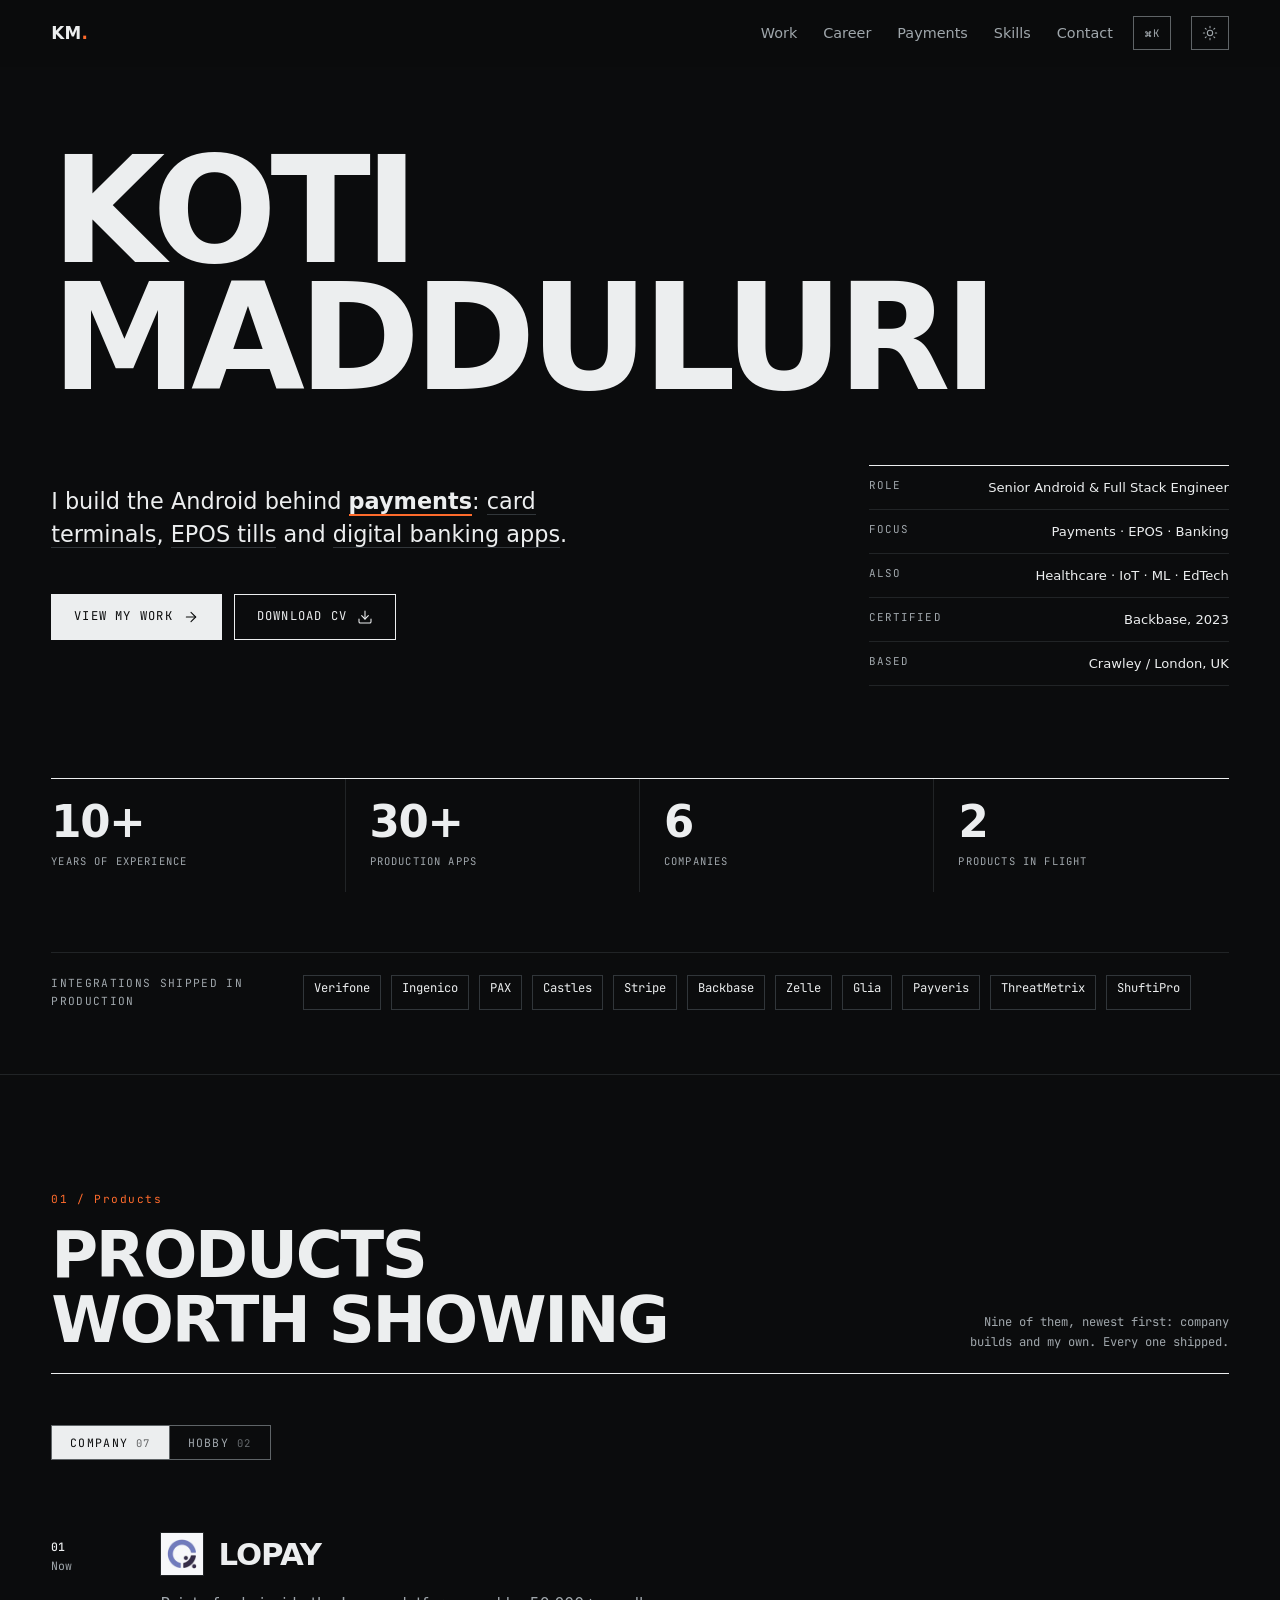
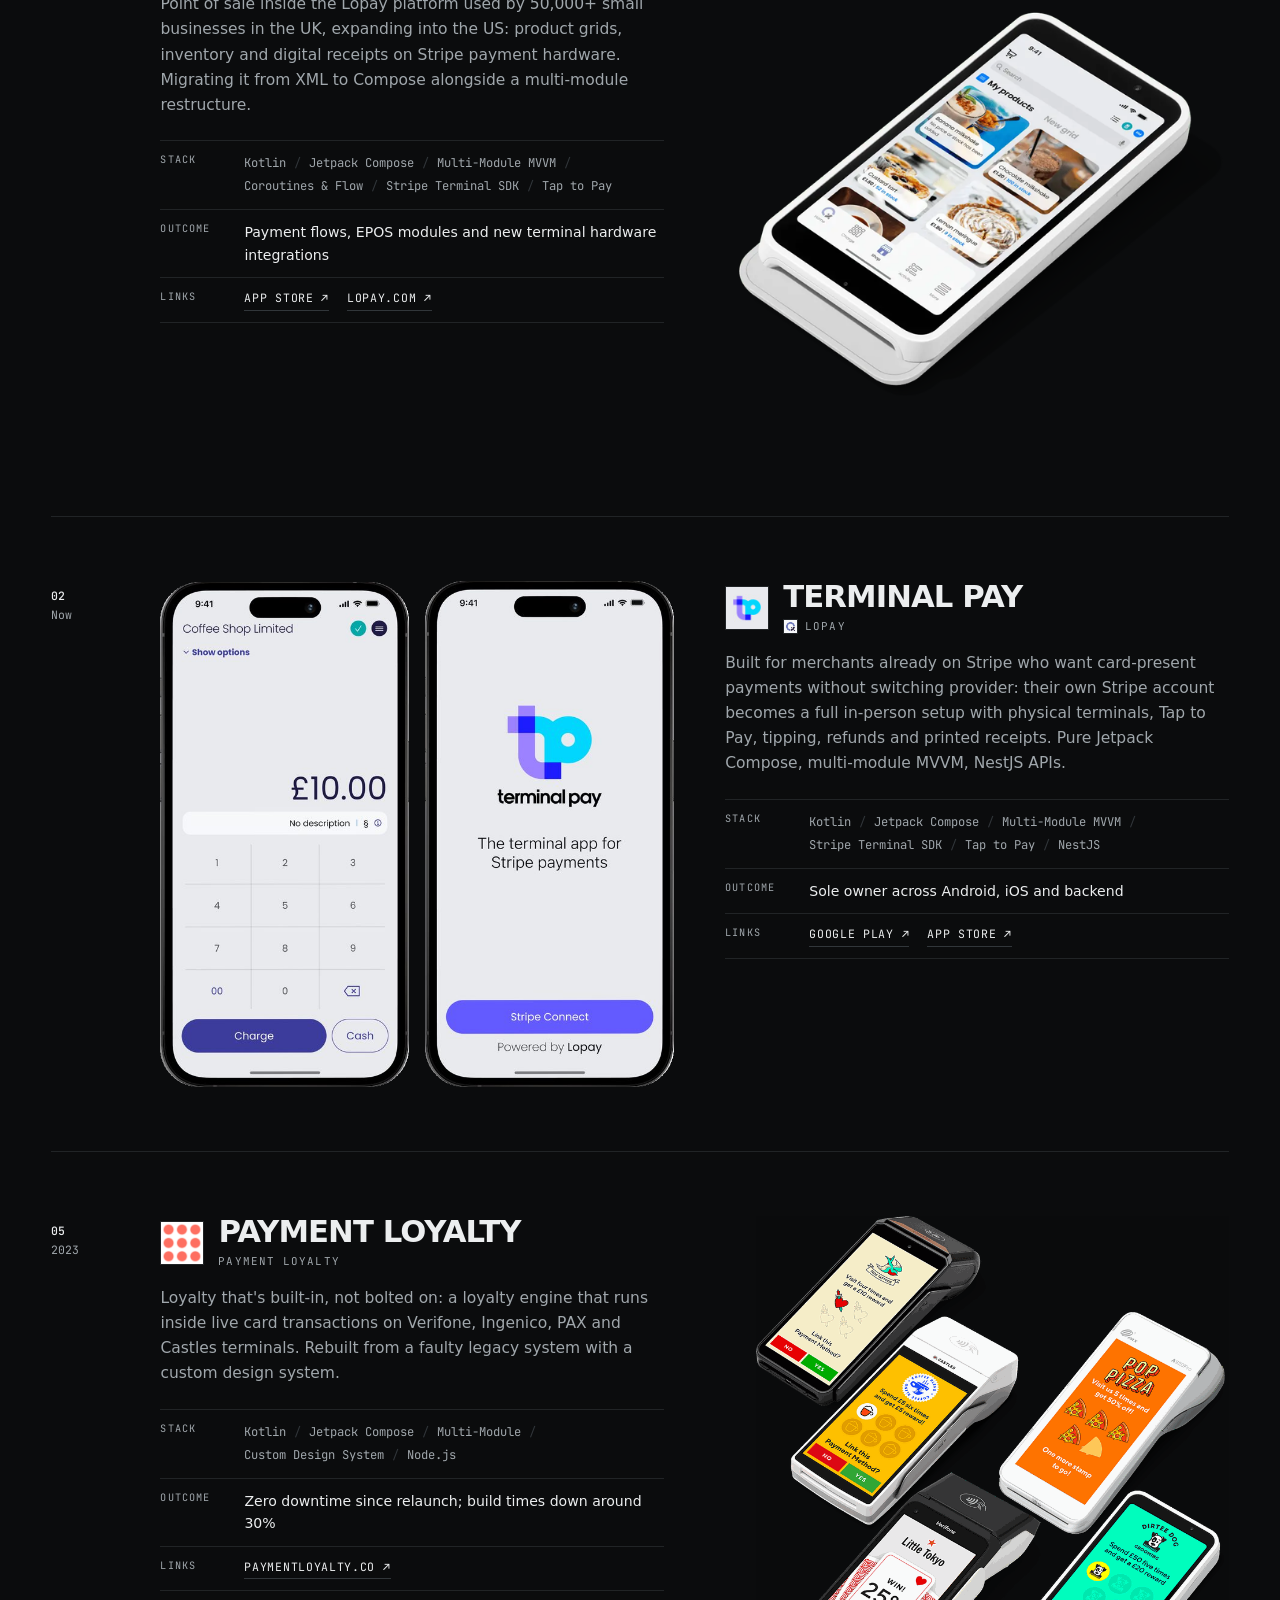
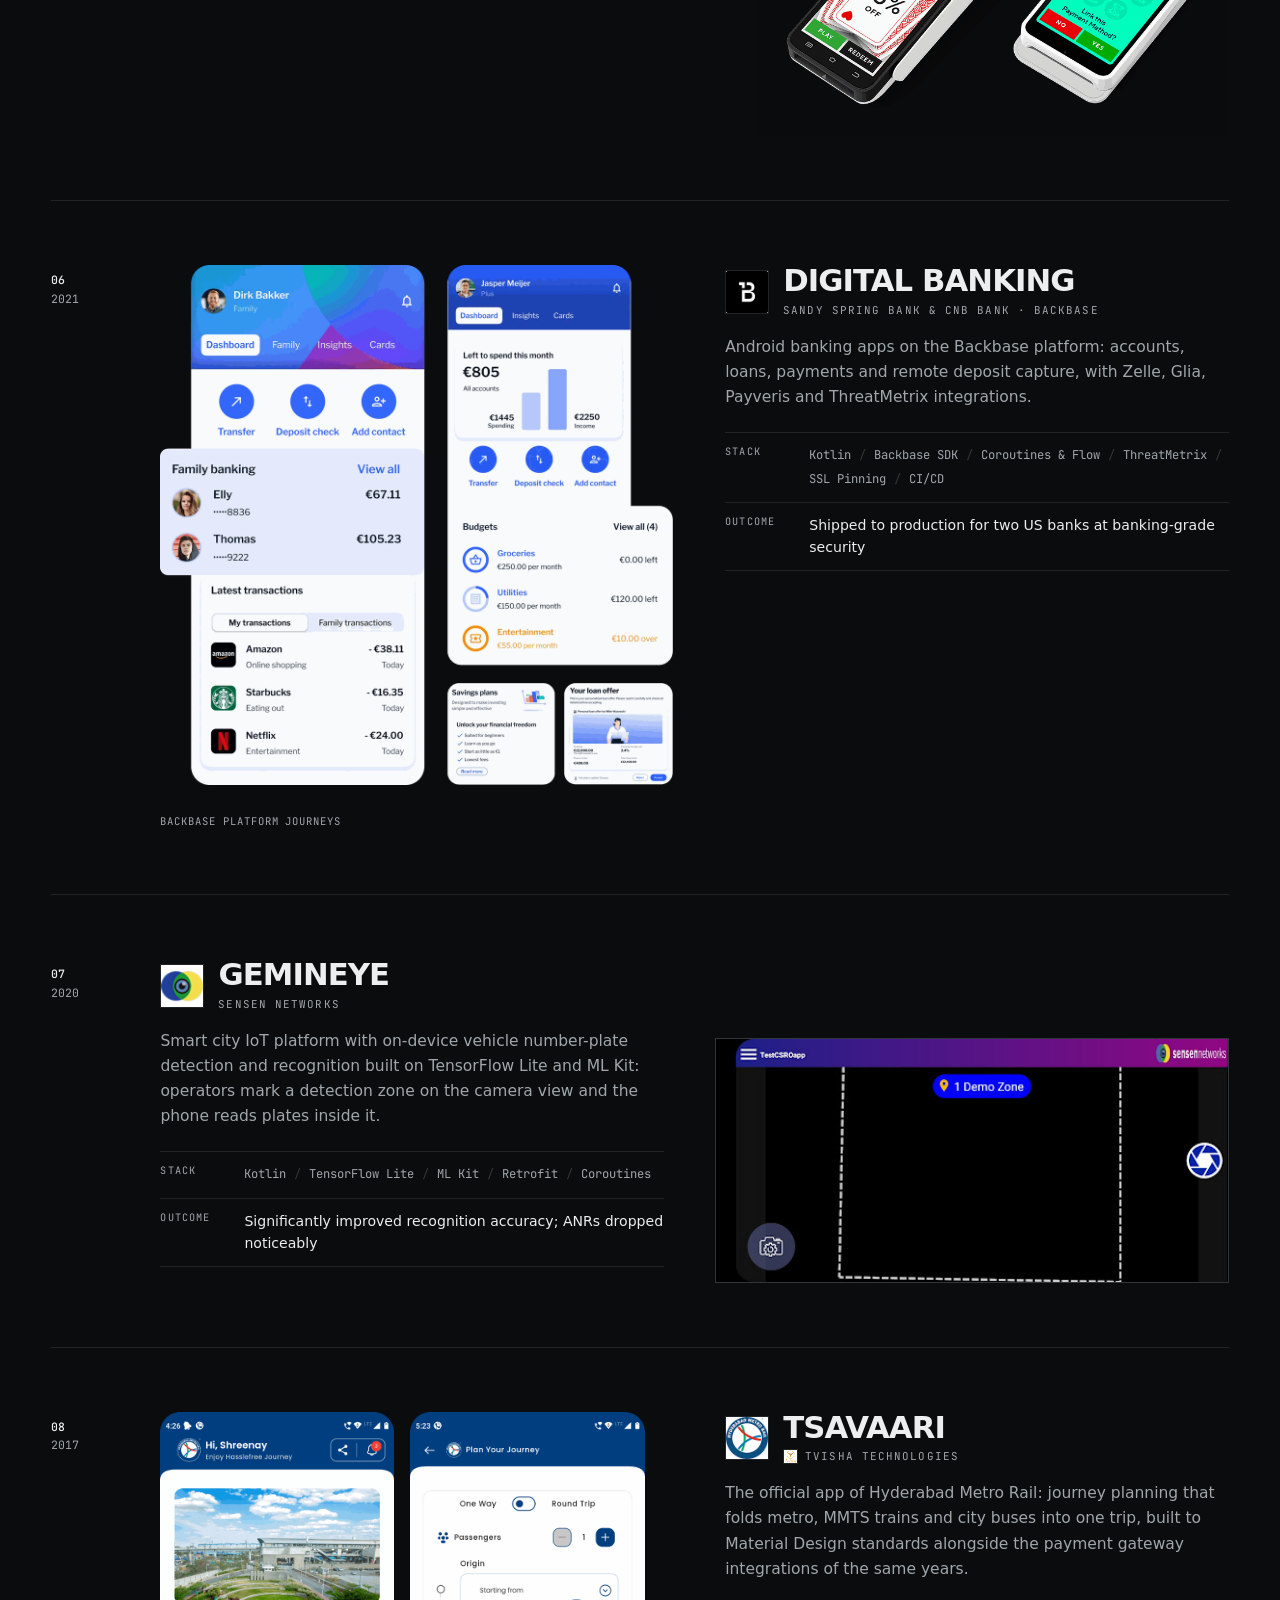
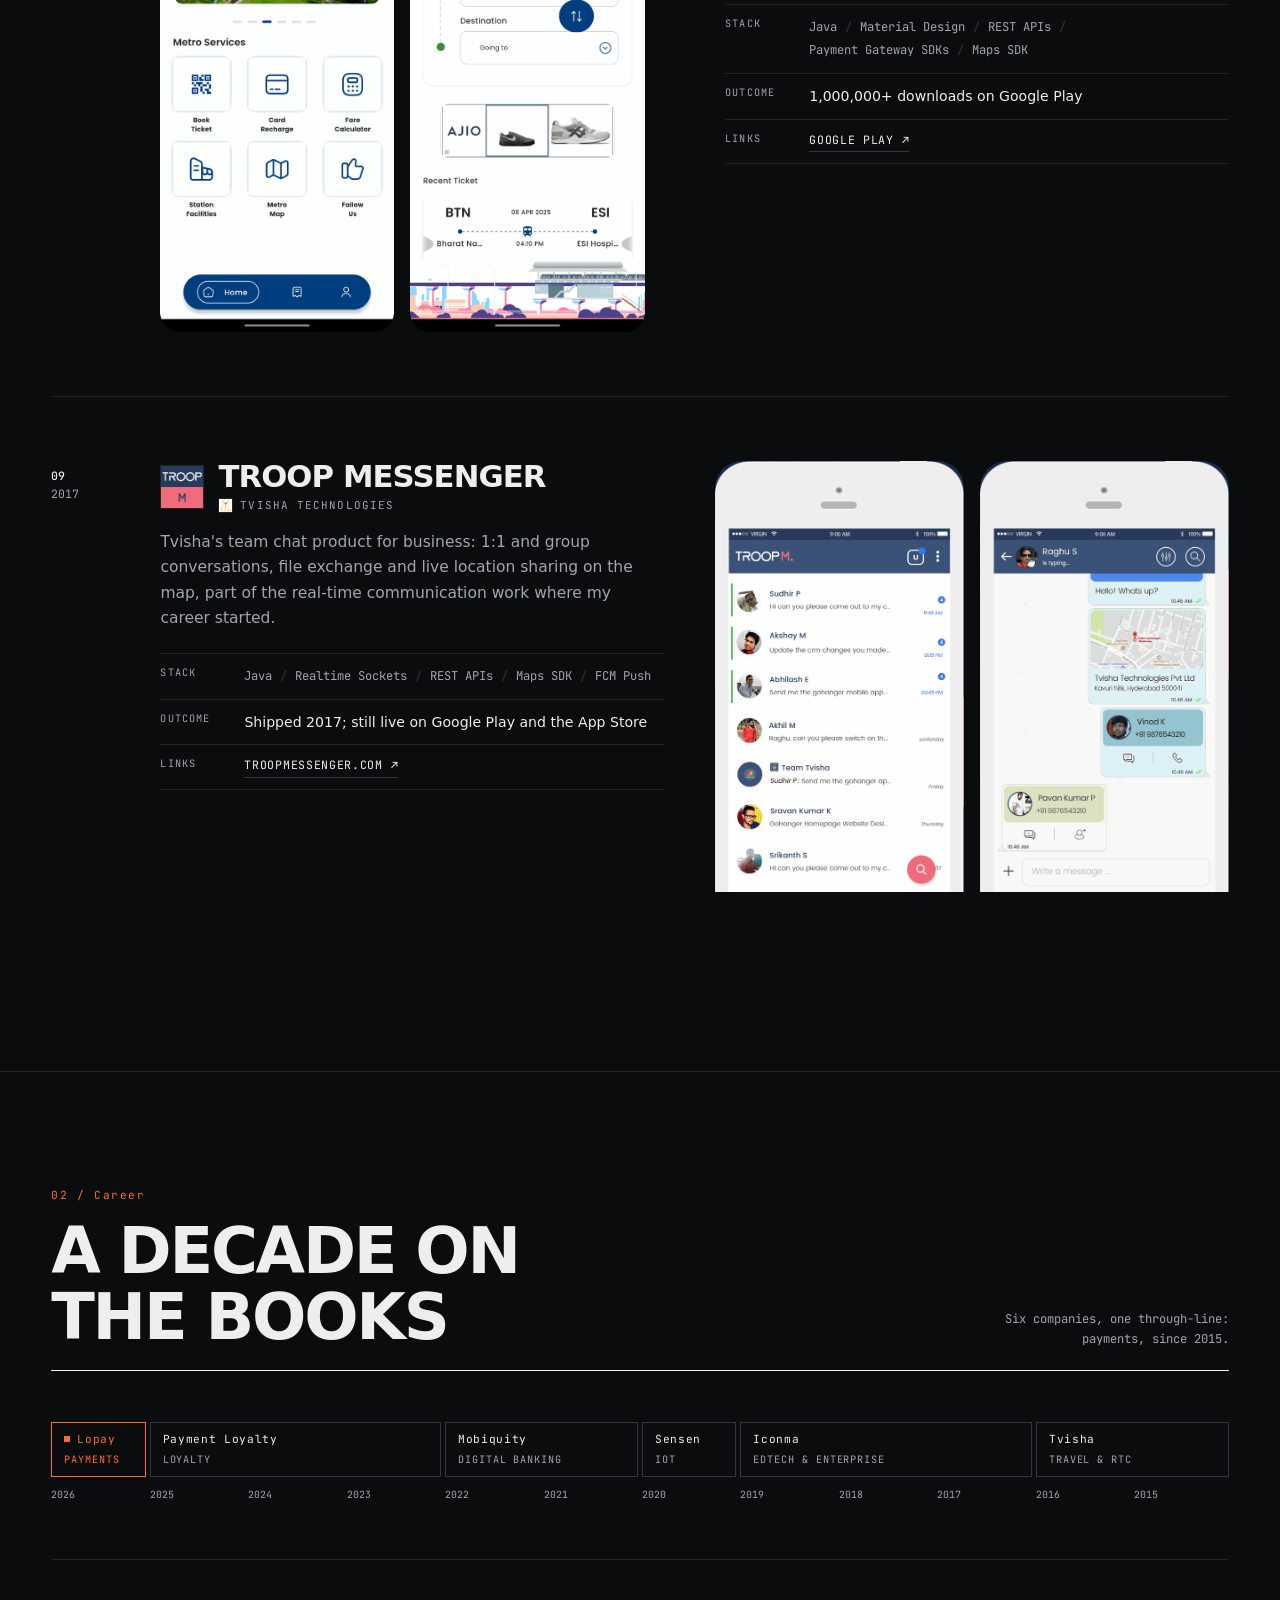
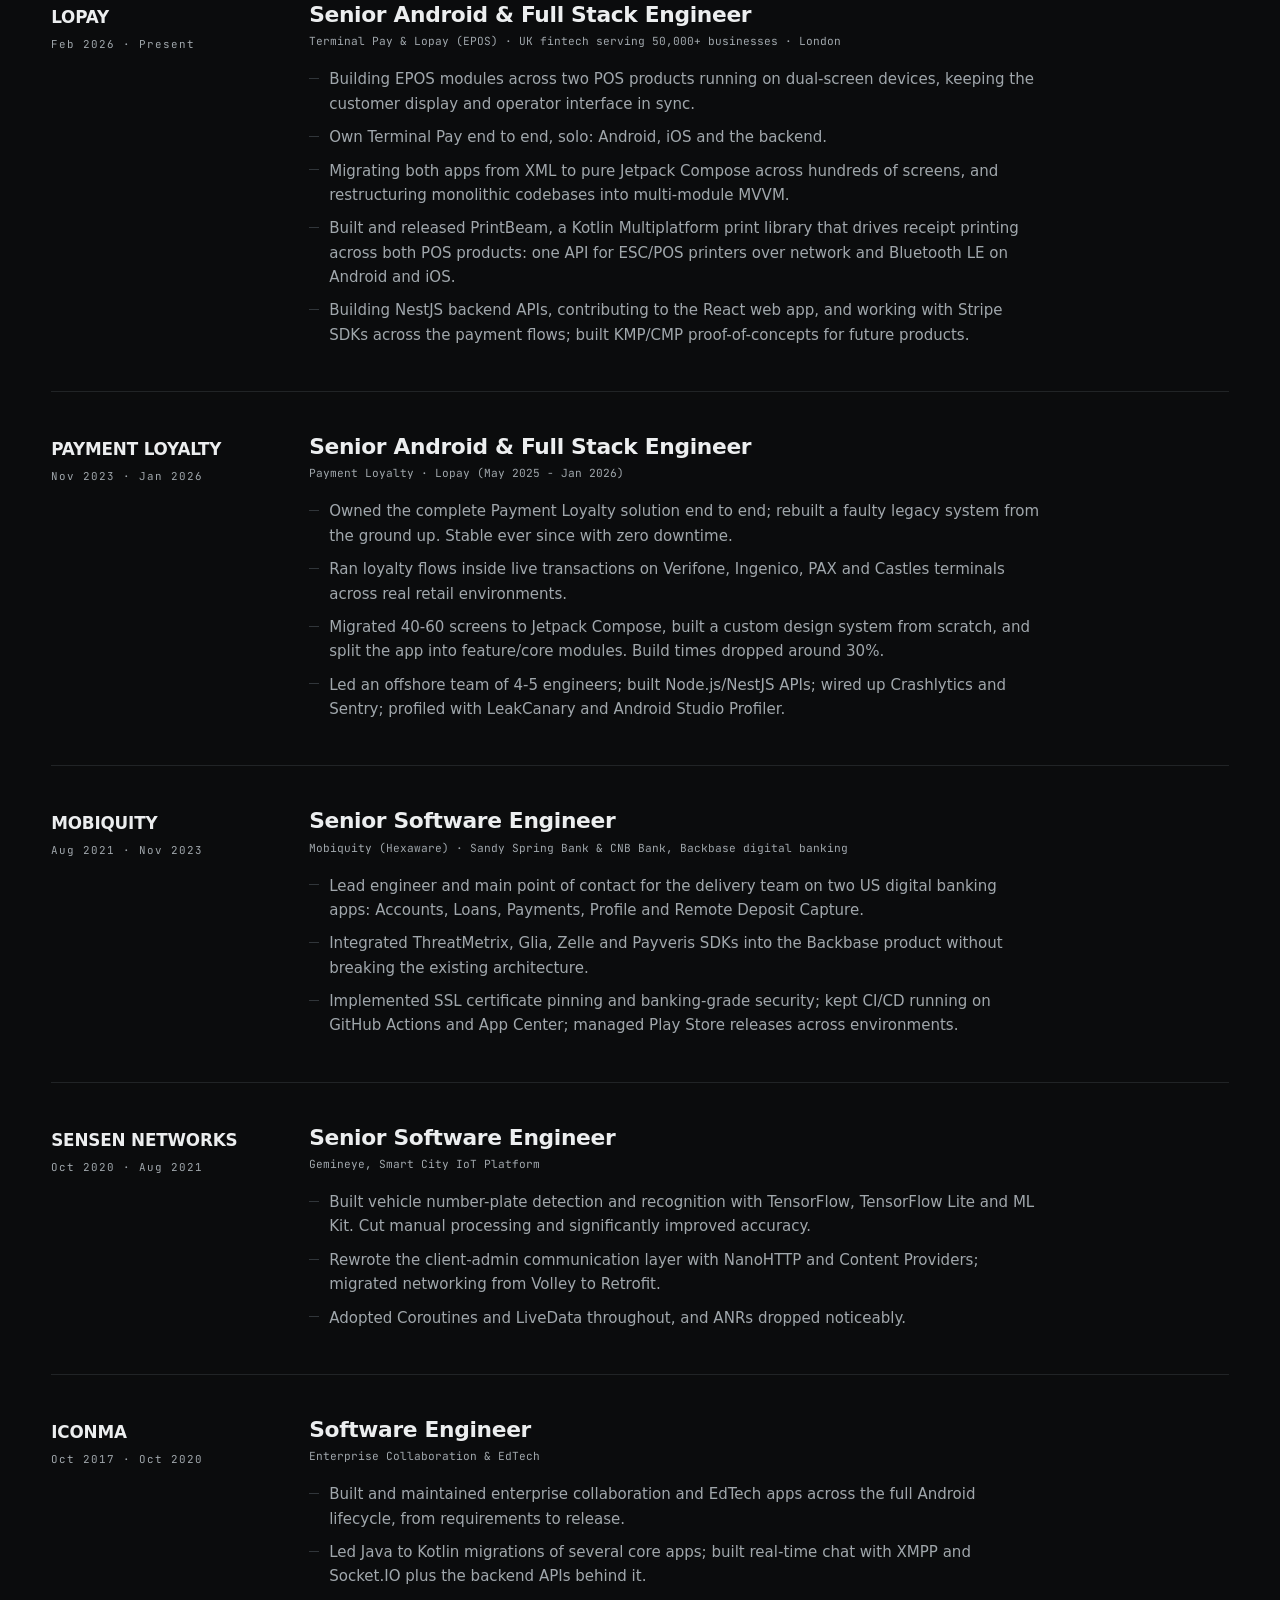
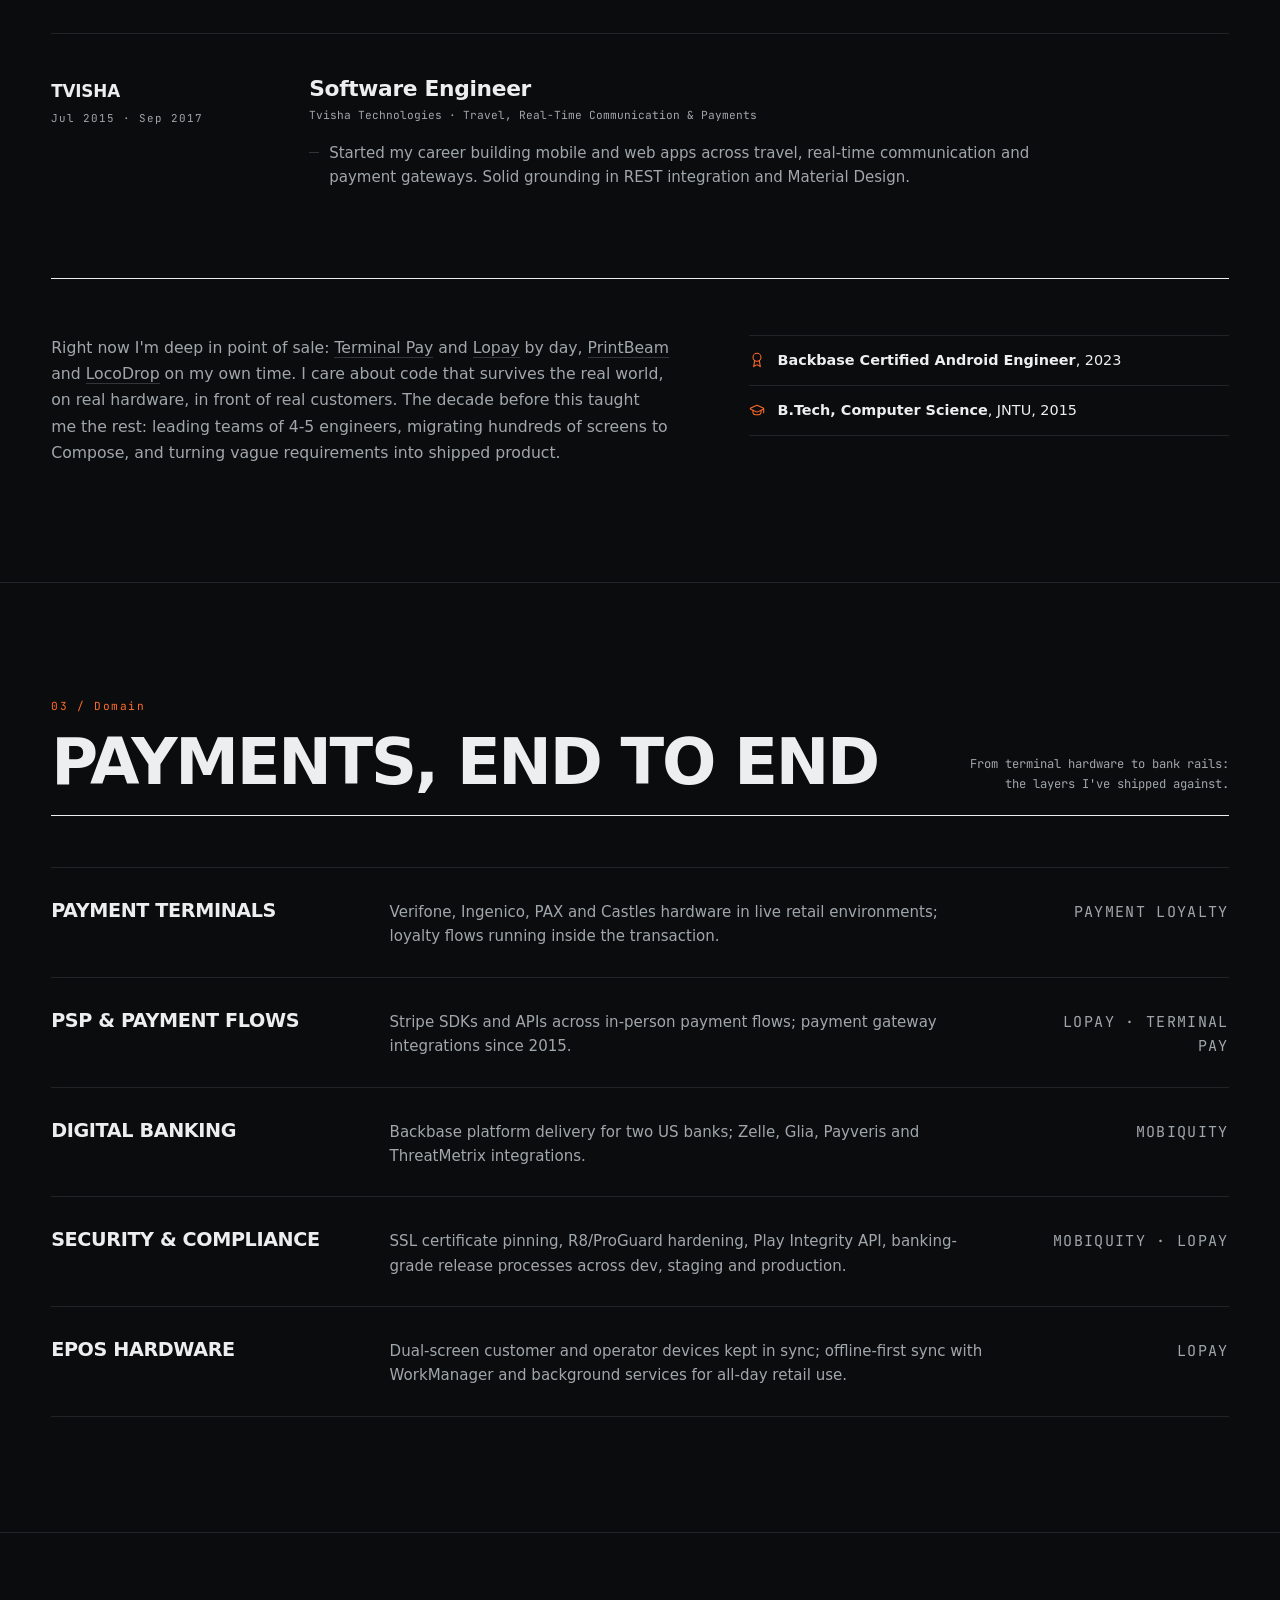
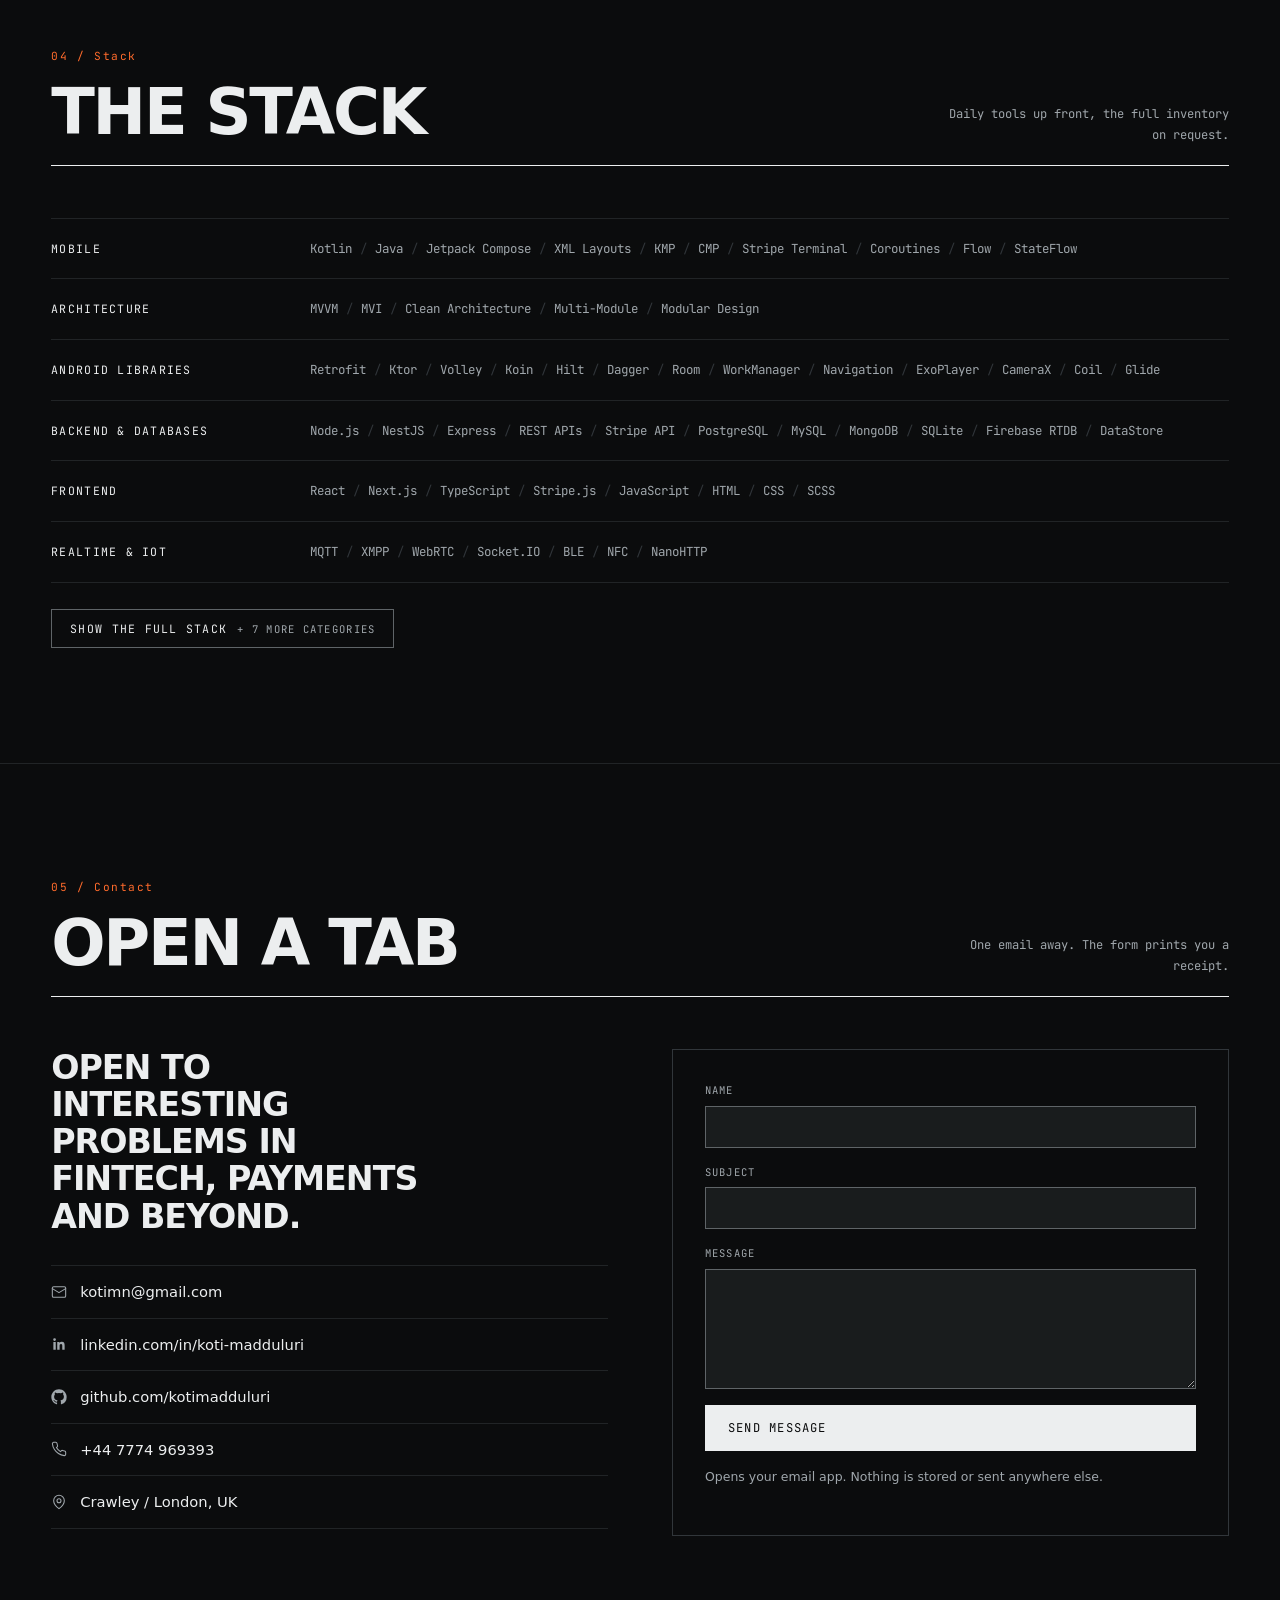
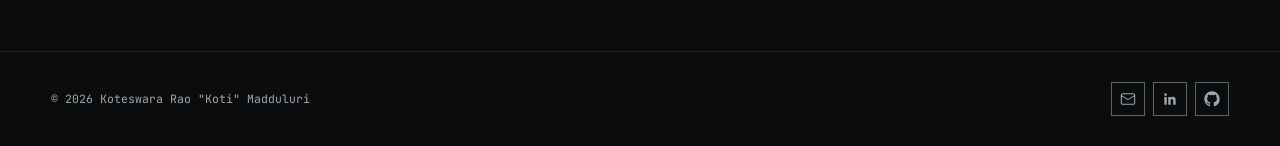
==== commit ba012ee5: "Drop the Current row from the hero spec Removes its now-unused .is-live and .live-dot rules too." ====
--- a/index.html
+++ b/index.html
@@ -151,8 +151,6 @@
         <dl class="mast-spec reveal" style="--d:200ms">
           <dt>Role</dt>
           <dd>Senior Android &amp; Full Stack Engineer</dd>
-          <dt>Current</dt>
-          <dd class="is-live"><span class="live-dot" aria-hidden="true"></span>Lopay</dd>
           <dt>Focus</dt>
           <dd>Payments · EPOS · Banking</dd>
           <dt>Also</dt>
--- a/css/style.css
+++ b/css/style.css
@@ -365,16 +365,7 @@
   padding-right: 24px;
 }
 .mast-spec dd { text-align: right; }
-.mast-spec .is-live { color: var(--signal); }
-
-.live-dot {
-  display: inline-block;
-  width: 6px;
-  height: 6px;
-  background: var(--signal);
-  margin-right: 7px;
-  vertical-align: 1px;
-}
+
 
 .mast-actions {
   display: flex;
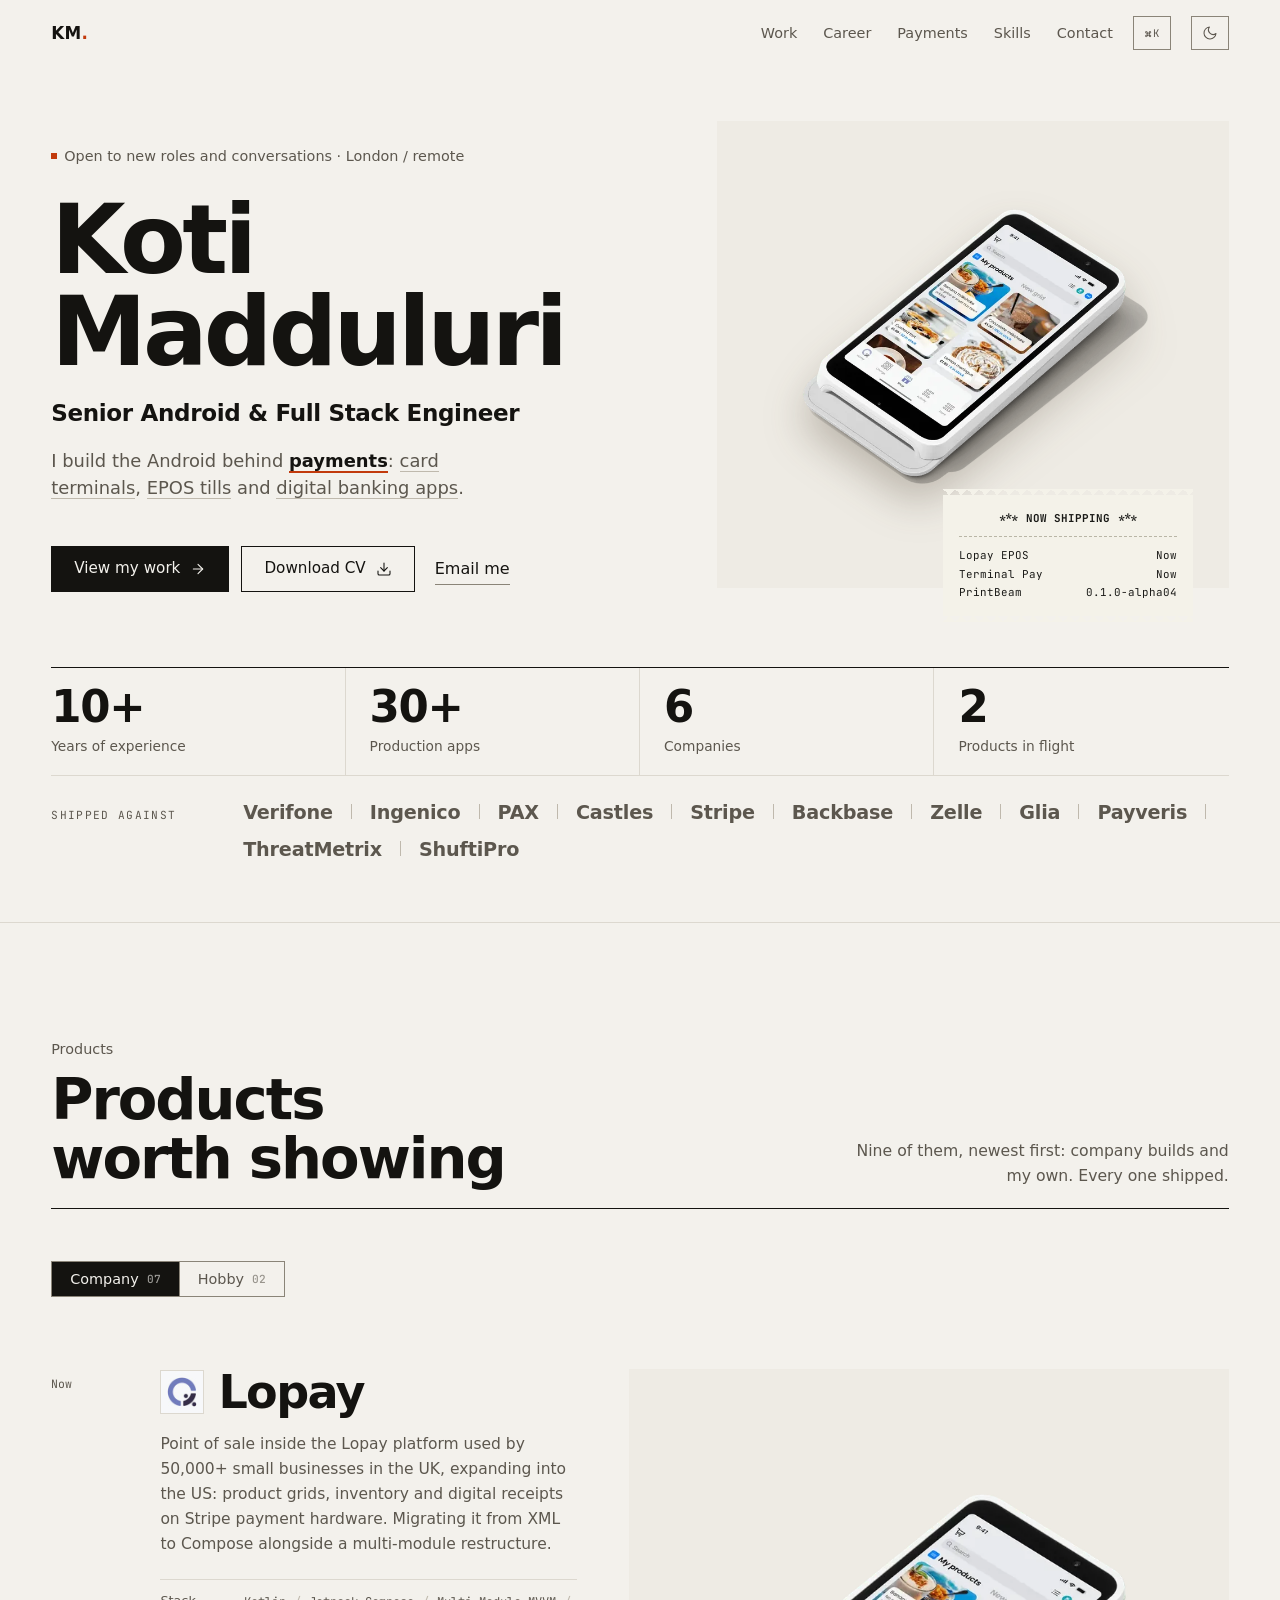
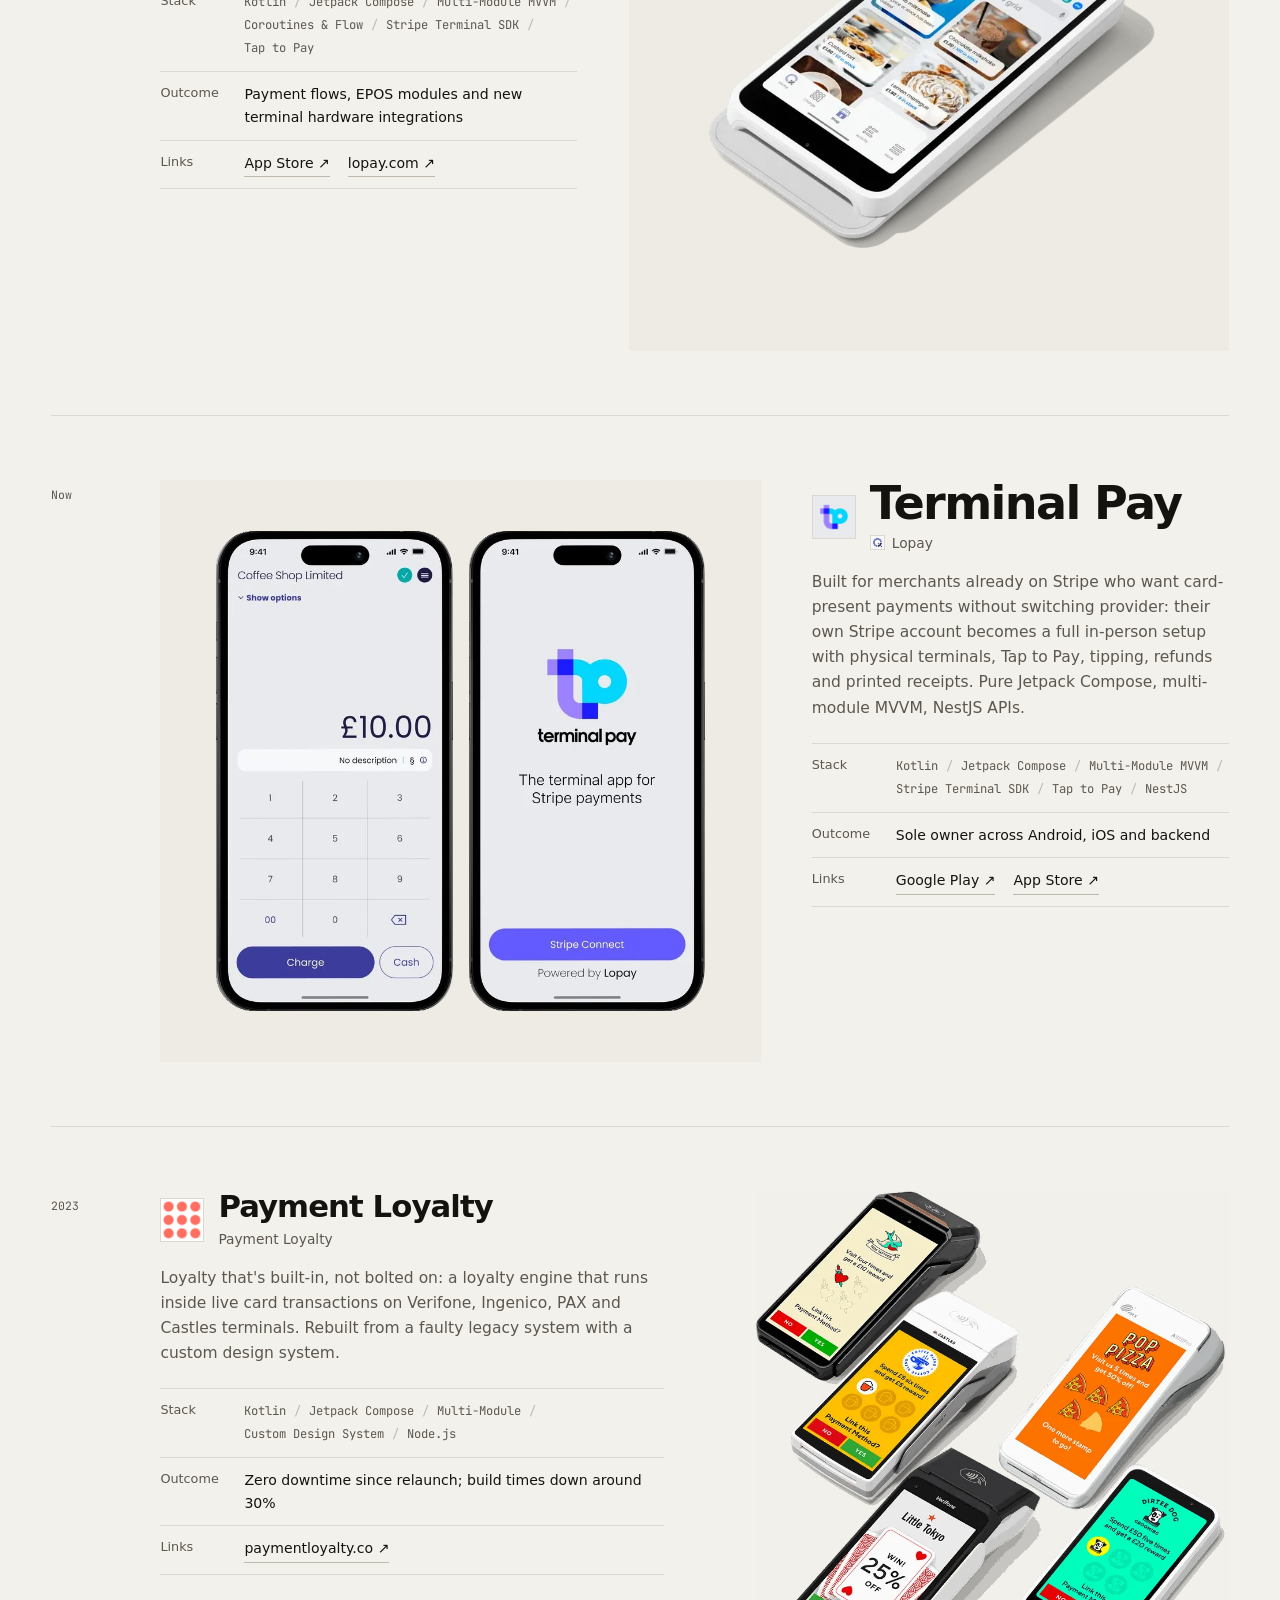
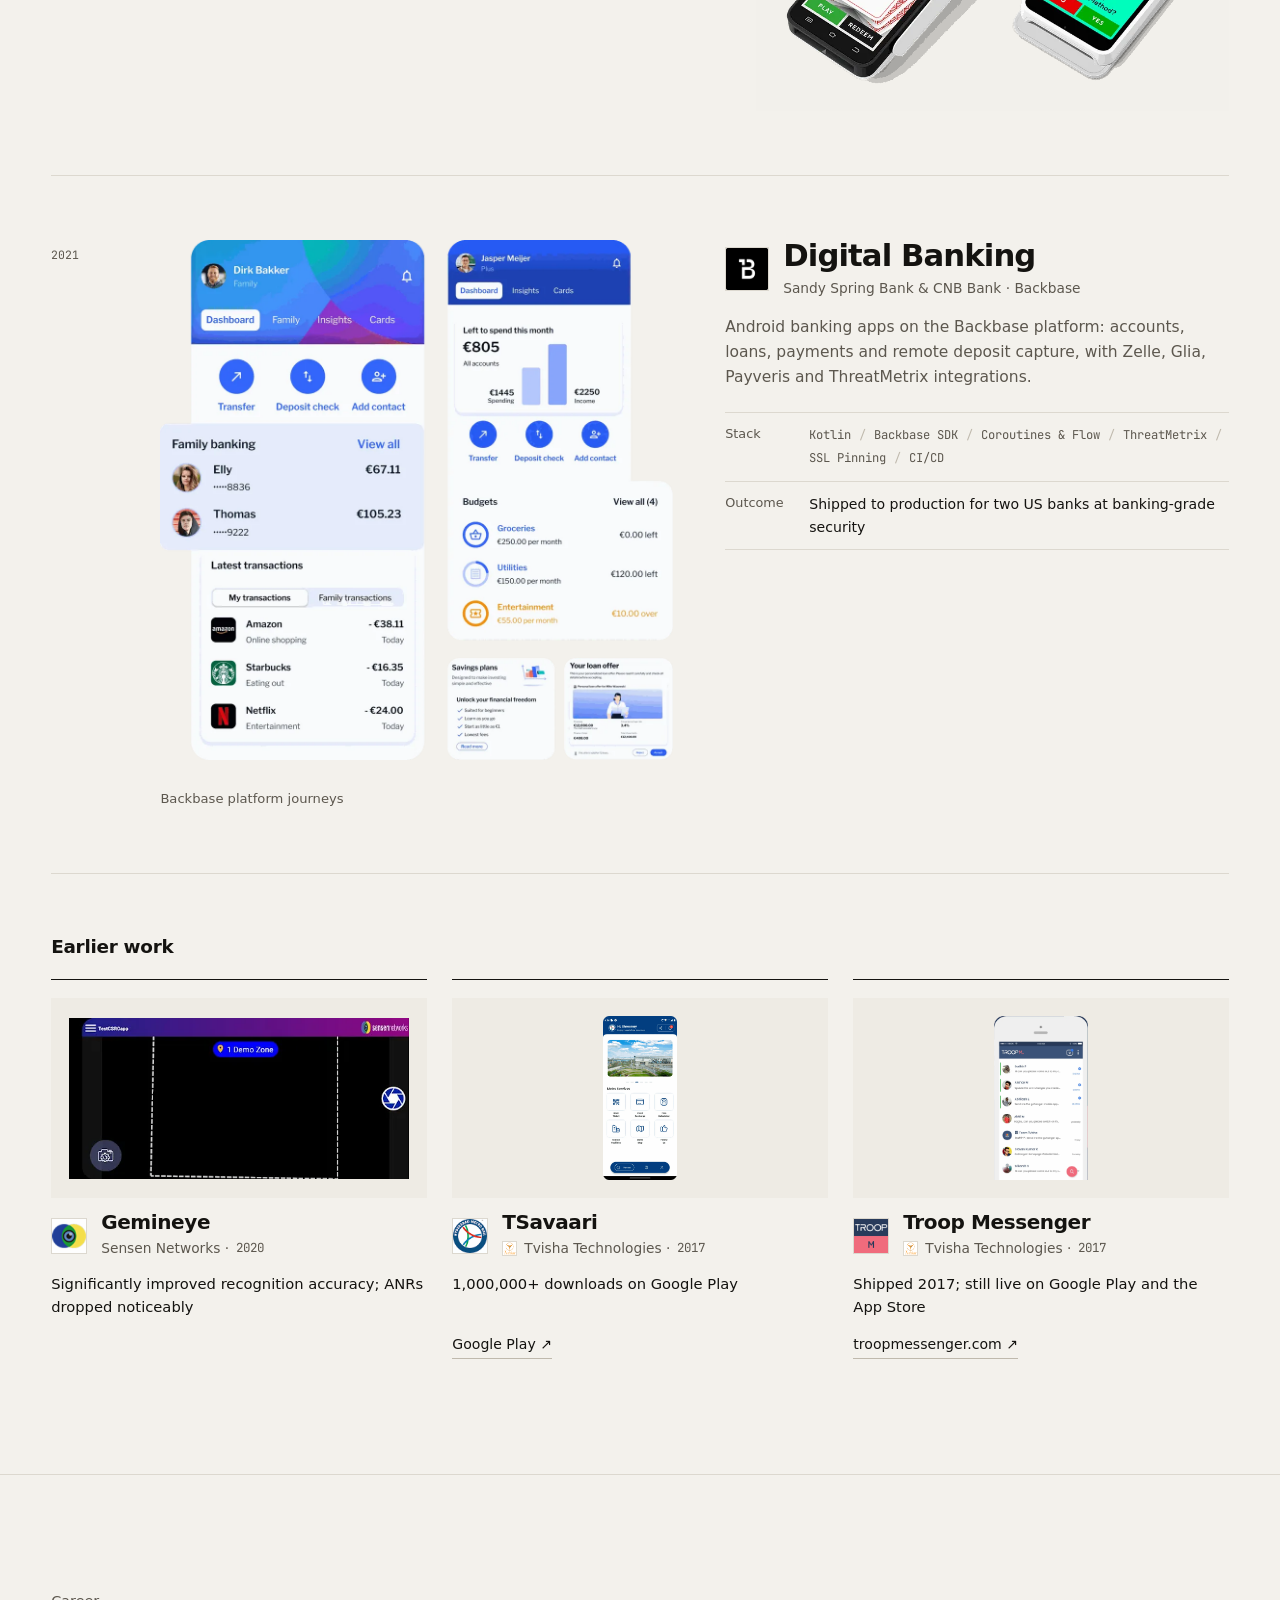
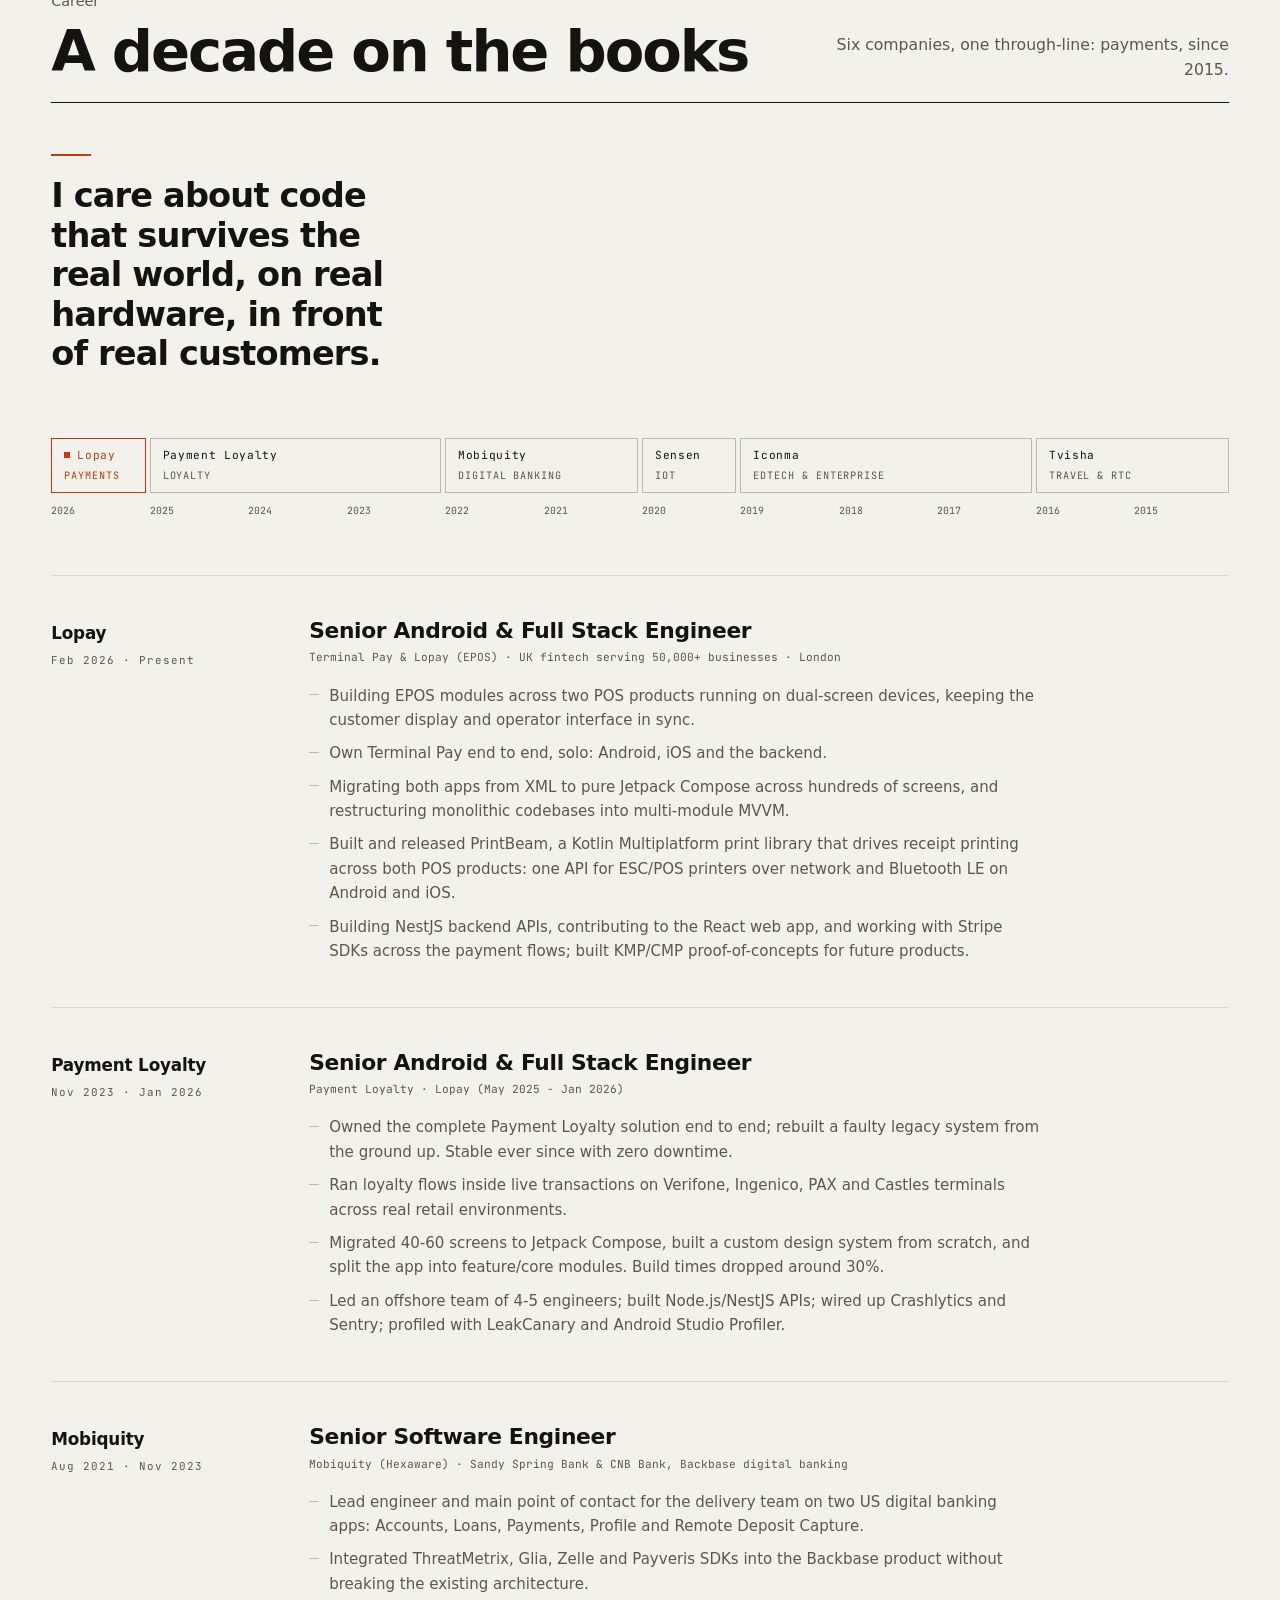
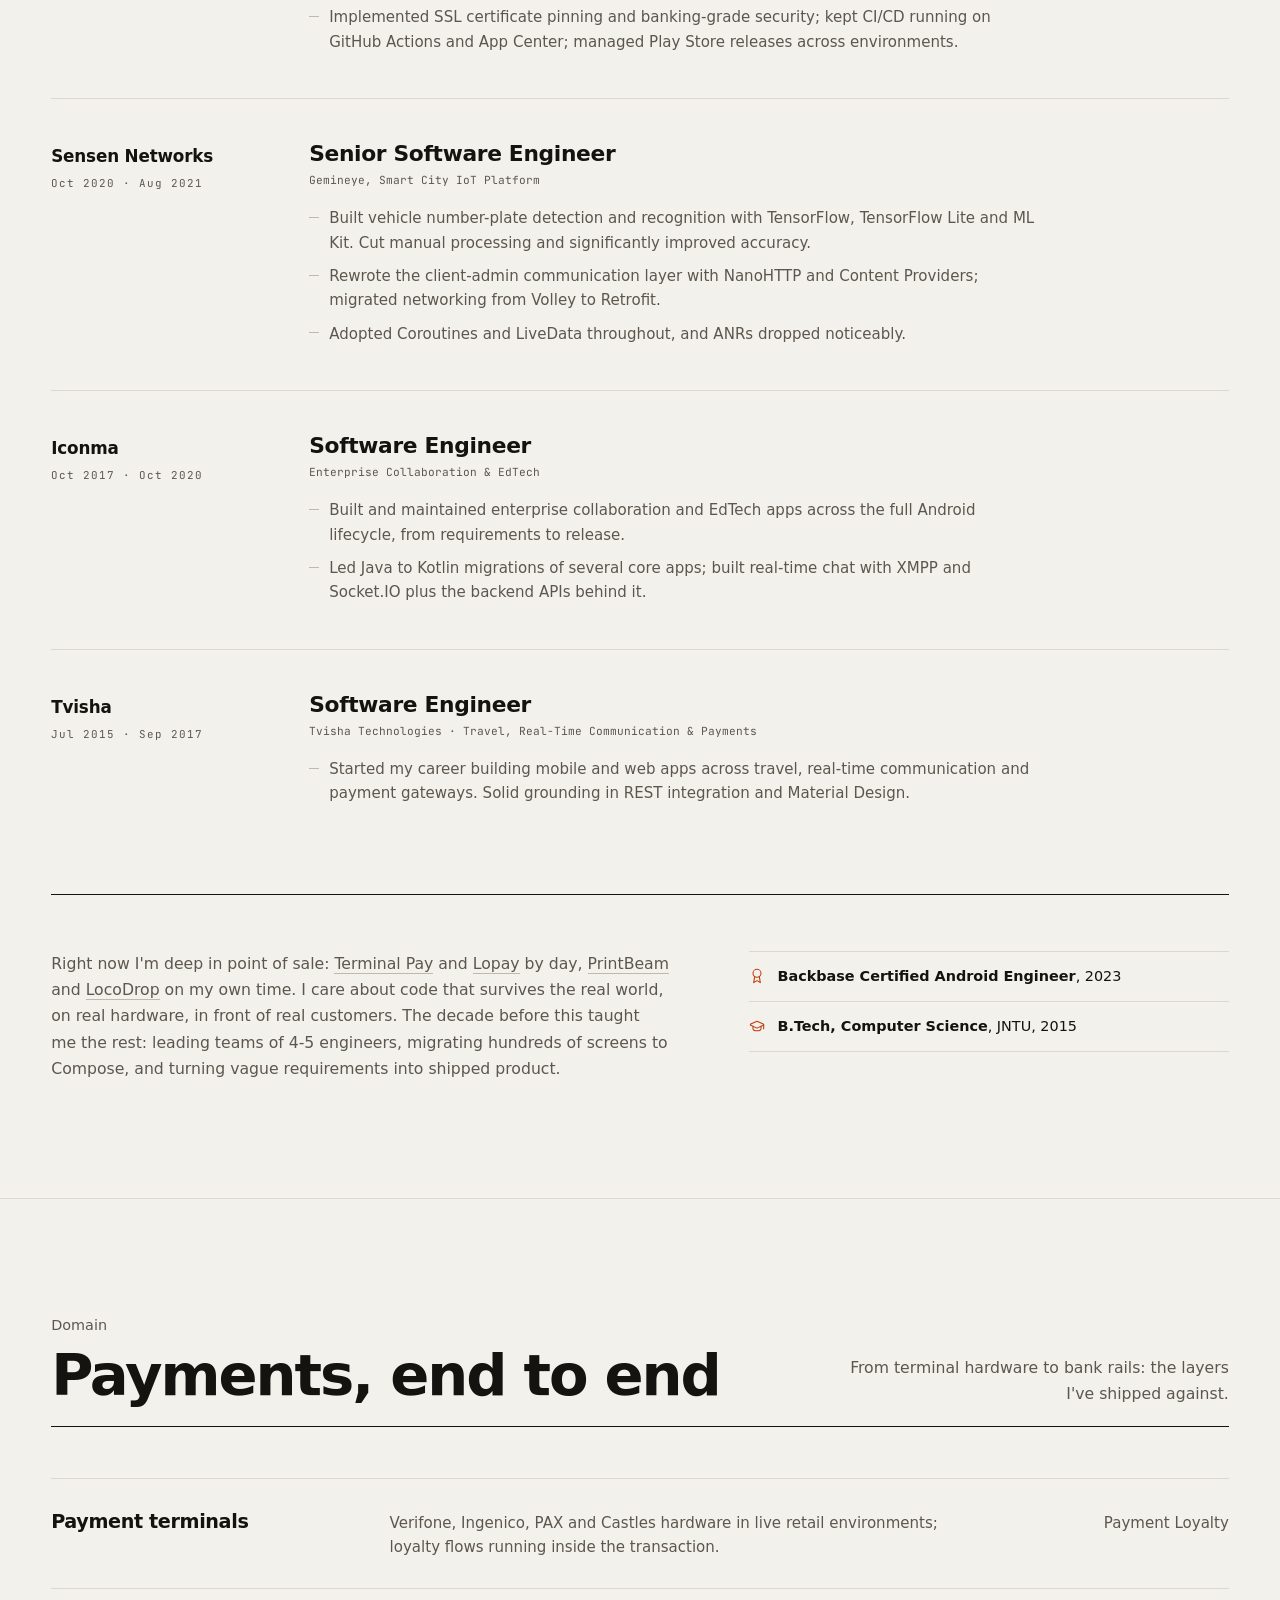
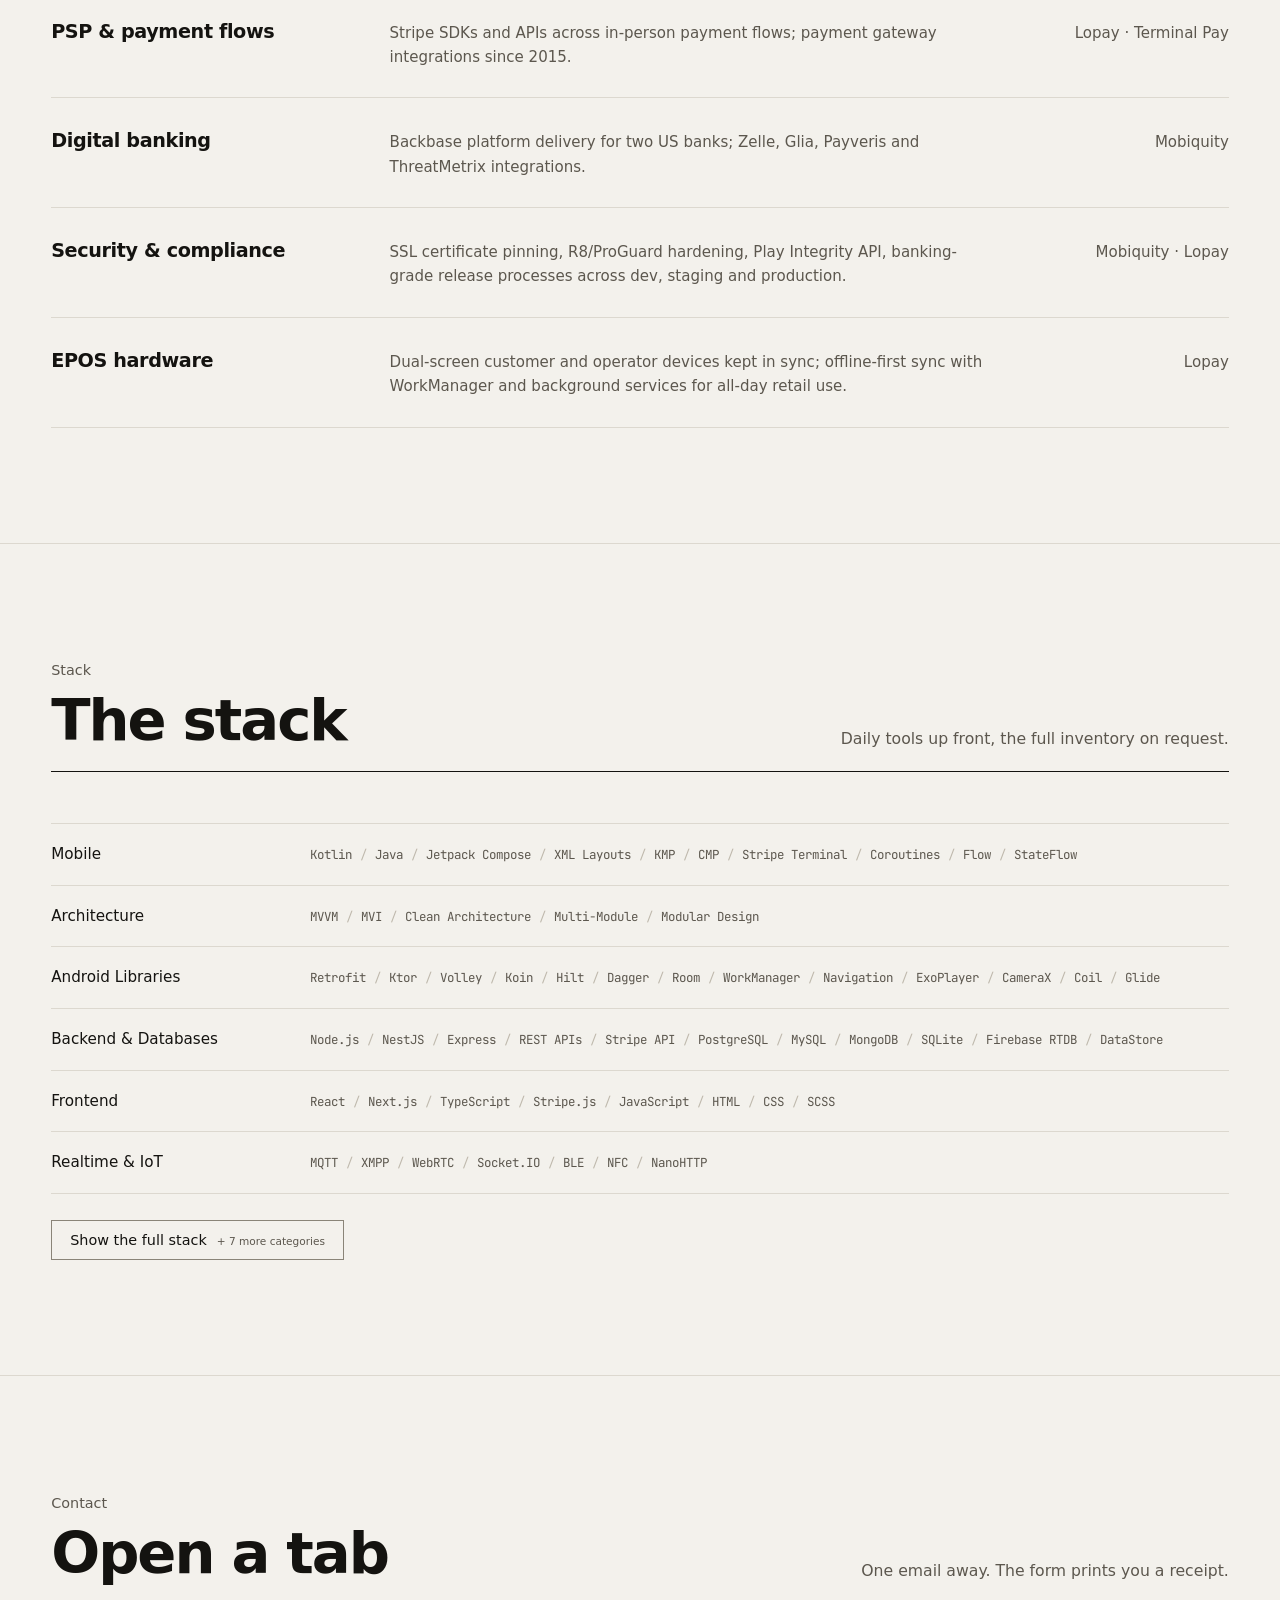
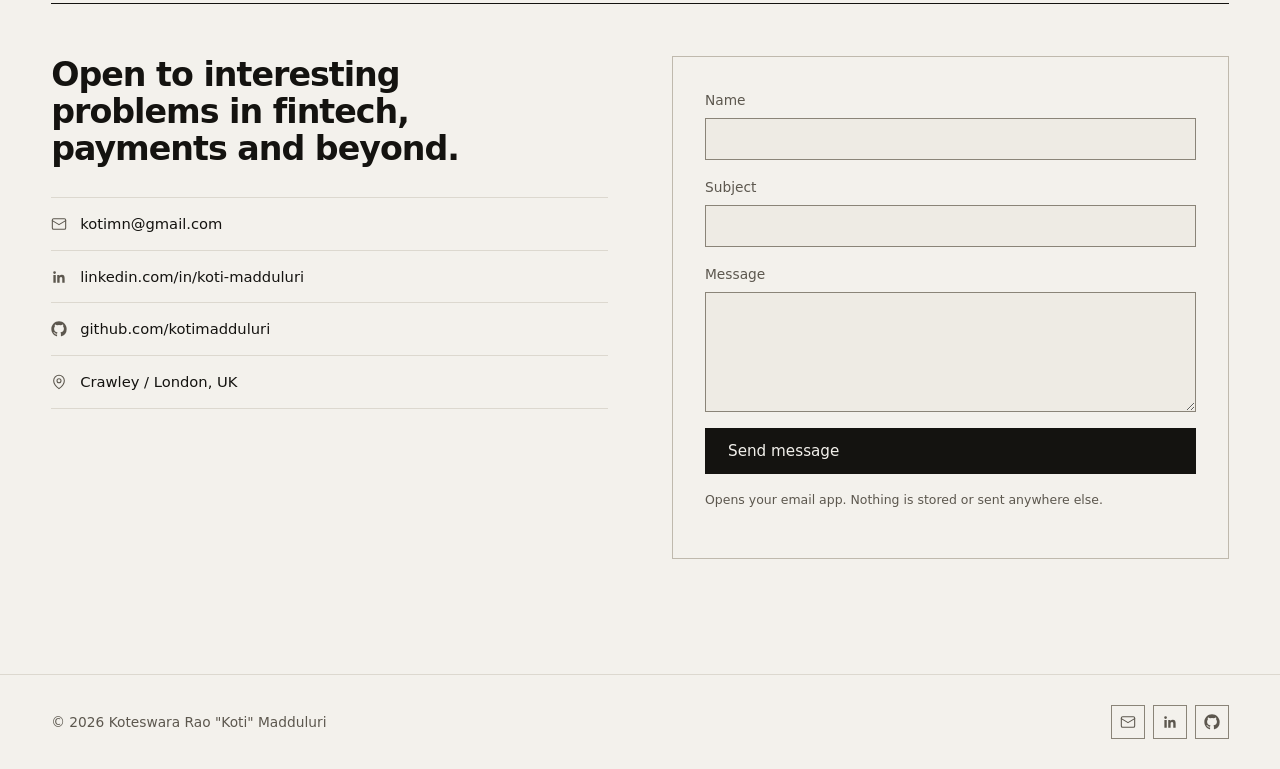
==== commit 47114da3: "Till roll redesign: warm grounds, two-column hero with receipt stage, featured work and earlier-work" ====
--- a/index.html
+++ b/index.html
@@ -16,13 +16,13 @@
   <meta property="og:image" content="https://kotimadduluri.github.io/assets/og.png" />
   <meta property="og:image:width" content="1200" />
   <meta property="og:image:height" content="630" />
-  <meta property="og:image:alt" content="Koti Madduluri, Senior Android Engineer. Payments, EPOS and digital banking. London, UK." />
+  <meta property="og:image:alt" content="Koti Madduluri, Senior Android &amp; Full Stack Engineer. I build the Android behind payments: card terminals, EPOS tills and digital banking apps." />
   <meta name="twitter:card" content="summary_large_image" />
   <meta name="twitter:image" content="https://kotimadduluri.github.io/assets/og.png" />
   <meta name="twitter:title" content="Koti Madduluri - Senior Android &amp; Full Stack Engineer · Payments" />
   <meta name="twitter:description" content="Kotlin · Jetpack Compose · KMP/CMP - Fintech, Payments &amp; EPOS. 10+ years, 30+ production apps." />
 
-  <meta name="theme-color" content="#edeeec" />
+  <meta name="theme-color" content="#f3f1ec" />
   <link rel="icon" href="assets/favicon.svg" type="image/svg+xml" />
 
   <link rel="preconnect" href="https://api.fontshare.com" />
@@ -41,12 +41,11 @@
     (function () {
       var stored = null;
       try { stored = localStorage.getItem("theme"); } catch (e) {}
-      // no saved choice: light through the working day, dark after hours
-      var hour = new Date().getHours();
-      var theme = stored || (hour >= 7 && hour < 19 ? "light" : "dark");
+      // no saved choice: follow the OS scheme
+      var theme = stored || (matchMedia("(prefers-color-scheme: dark)").matches ? "dark" : "light");
       document.documentElement.setAttribute("data-theme", theme);
       var tc = document.querySelector('meta[name="theme-color"]');
-      if (tc) tc.setAttribute("content", theme === "dark" ? "#0b0c0d" : "#edeeec");
+      if (tc) tc.setAttribute("content", theme === "dark" ? "#0e0d0c" : "#f3f1ec");
     })();
   </script>
 
@@ -58,7 +57,6 @@
     "alternateName": "Koti Madduluri",
     "jobTitle": "Senior Android & Full Stack Engineer",
     "email": "mailto:kotimn@gmail.com",
-    "telephone": "+44 7774 969393",
     "url": "https://kotimadduluri.github.io/",
     "image": "https://kotimadduluri.github.io/assets/og.png",
     "sameAs": [
@@ -90,7 +88,6 @@
   <defs>
     <symbol id="i-pin" viewBox="0 0 24 24"><path d="M20 10c0 6-8 12-8 12S4 16 4 10a8 8 0 0 1 16 0z"/><circle cx="12" cy="10" r="3"/></symbol>
     <symbol id="i-mail" viewBox="0 0 24 24"><rect x="2" y="4" width="20" height="16" rx="2"/><path d="m22 7-10 6L2 7"/></symbol>
-    <symbol id="i-phone" viewBox="0 0 24 24"><path d="M22 16.92v3a2 2 0 0 1-2.18 2 19.79 19.79 0 0 1-8.63-3.07 19.5 19.5 0 0 1-6-6A19.79 19.79 0 0 1 2.08 4.18 2 2 0 0 1 4.06 2h3a2 2 0 0 1 2 1.72c.13.96.36 1.9.7 2.81a2 2 0 0 1-.45 2.11L8.09 9.91a16 16 0 0 0 6 6l1.27-1.27a2 2 0 0 1 2.11-.45c.91.34 1.85.57 2.81.7A2 2 0 0 1 22 16.92z"/></symbol>
     <symbol id="i-download" viewBox="0 0 24 24"><path d="M21 15v4a2 2 0 0 1-2 2H5a2 2 0 0 1-2-2v-4"/><polyline points="7 10 12 15 17 10"/><line x1="12" y1="15" x2="12" y2="3"/></symbol>
     <symbol id="i-arrow-r" viewBox="0 0 24 24"><path d="M5 12h14"/><path d="m12 5 7 7-7 7"/></symbol>
     <symbol id="i-sun" viewBox="0 0 24 24"><circle cx="12" cy="12" r="4"/><path d="M12 2v2m0 16v2M4.9 4.9l1.4 1.4m11.4 11.4 1.4 1.4M2 12h2m16 0h2M4.9 19.1l1.4-1.4M17.7 6.3l1.4-1.4"/></symbol>
@@ -134,32 +131,32 @@
   <!-- ============ MASTHEAD ============ -->
   <section class="masthead" id="top">
     <div class="container">
-      <h1 class="mast-name" aria-label="Koti Madduluri">
-        <span class="h-line"><span class="h-line-inner">Koti</span></span>
-        <span class="h-line"><span class="h-line-inner" style="--hd:110ms">Madduluri</span></span>
-      </h1>
-
       <div class="mast-grid">
-        <div>
+        <div class="mast-copy">
+          <p class="mast-status reveal"><i class="tl-live" aria-hidden="true"></i>Open to new roles and conversations · London / remote</p>
+          <h1 class="mast-name" aria-label="Koti Madduluri">
+            <span class="h-line"><span class="h-line-inner">Koti</span></span>
+            <span class="h-line"><span class="h-line-inner" style="--hd:110ms">Madduluri</span></span>
+          </h1>
+          <p class="mast-role reveal" style="--d:200ms">Senior Android &amp; Full Stack Engineer</p>
           <p class="mast-thesis reveal" style="--d:280ms">I build the Android behind <em>payments</em>: <a class="copy-link" href="#p-terminal-pay">card terminals</a>, <a class="copy-link" href="#p-lopay-pos">EPOS tills</a> and <a class="copy-link" href="#p-banking">digital banking apps</a>.</p>
           <div class="mast-actions reveal" style="--d:360ms">
             <a class="btn btn-primary" href="#work">View my work <svg class="ic" aria-hidden="true"><use href="#i-arrow-r"/></svg></a>
             <a class="btn btn-secondary" href="assets/Koti_Madduluri_Senior_Android_Engineer_CV.pdf" download>Download CV <svg class="ic" aria-hidden="true"><use href="#i-download"/></svg></a>
-          </div>
-        </div>
-
-        <dl class="mast-spec reveal" style="--d:200ms">
-          <dt>Role</dt>
-          <dd>Senior Android &amp; Full Stack Engineer</dd>
-          <dt>Focus</dt>
-          <dd>Payments · EPOS · Banking</dd>
-          <dt>Also</dt>
-          <dd>Healthcare · IoT · ML · EdTech</dd>
-          <dt>Certified</dt>
-          <dd>Backbase, 2023</dd>
-          <dt>Based</dt>
-          <dd>Crawley / London, UK</dd>
-        </dl>
+            <a class="text-link" href="mailto:kotimn@gmail.com">Email me</a>
+          </div>
+        </div>
+
+        <figure class="mast-stage stage">
+          <img src="assets/shots/lopay-terminal-hw.webp" width="640" height="661" fetchpriority="high" alt="Lopay point of sale product grid running on a Stripe S700 payment terminal" />
+          <div class="receipt receipt-slip" aria-label="Now shipping">
+            <p class="receipt-center receipt-status">*** NOW SHIPPING ***</p>
+            <hr class="receipt-rule" />
+            <div class="receipt-row"><span>Lopay EPOS</span><span>Now</span></div>
+            <div class="receipt-row"><span>Terminal Pay</span><span>Now</span></div>
+            <div class="receipt-row"><span>PrintBeam</span><span>0.1.0-alpha04</span></div>
+          </div>
+        </figure>
       </div>
 
       <ul class="fact-strip reveal" style="--d:420ms" aria-label="Career facts">
@@ -170,7 +167,7 @@
       </ul>
 
       <div class="integrations reveal">
-        <p class="integrations-label meta">Integrations shipped in production</p>
+        <p class="integrations-label meta">Shipped against</p>
         <ul class="integrations-list">
           <li>Verifone</li><li>Ingenico</li><li>PAX</li><li>Castles</li><li>Stripe</li><li>Backbase</li><li>Zelle</li><li>Glia</li><li>Payveris</li><li>ThreatMetrix</li><li>ShuftiPro</li>
         </ul>
@@ -196,8 +193,8 @@
 
       <div class="proj-list" id="proj-list" role="tabpanel" aria-label="Selected work list">
 
-        <article class="proj-band reveal" id="p-lopay-pos" data-track="company">
-          <p class="proj-idx"><b>01</b>Now</p>
+        <article class="proj-band proj-band--feature reveal" id="p-lopay-pos" data-track="company">
+          <p class="proj-idx">Now</p>
           <div class="proj-spec">
             <div class="proj-head">
               <img class="proj-app-ic" src="assets/apps/lopay.png" alt="" width="44" height="44" loading="lazy" />
@@ -218,13 +215,13 @@
               </p></dd>
             </dl>
           </div>
-          <figure class="proj-media">
-            <img src="assets/shots/lopay-terminal-hw.png" alt="Lopay point of sale product grid running on a Stripe S700 payment terminal" loading="lazy" width="640" height="661" />
+          <figure class="proj-media stage">
+            <img src="assets/shots/lopay-terminal-hw.webp" alt="Lopay point of sale product grid running on a Stripe S700 payment terminal" loading="lazy" width="640" height="661" />
           </figure>
         </article>
 
-        <article class="proj-band reveal" id="p-terminal-pay" data-track="company">
-          <p class="proj-idx"><b>02</b>Now</p>
+        <article class="proj-band proj-band--feature reveal" id="p-terminal-pay" data-track="company">
+          <p class="proj-idx">Now</p>
           <div class="proj-spec">
             <div class="proj-head">
               <img class="proj-app-ic" src="assets/apps/terminal-pay.png" alt="" width="44" height="44" loading="lazy" />
@@ -246,14 +243,14 @@
               </p></dd>
             </dl>
           </div>
-          <figure class="proj-media">
-            <img src="assets/shots/terminal-pay-2.png" alt="Terminal Pay charge screen taking a 10 pound card payment" loading="lazy" width="412" height="836" />
-            <img src="assets/shots/terminal-pay-1.png" alt="Terminal Pay pairing screen connecting a Stripe account" loading="lazy" width="411" height="836" />
+          <figure class="proj-media stage">
+            <img src="assets/shots/terminal-pay-2.webp" alt="Terminal Pay charge screen taking a 10 pound card payment" loading="lazy" width="412" height="836" />
+            <img src="assets/shots/terminal-pay-1.webp" alt="Terminal Pay pairing screen connecting a Stripe account" loading="lazy" width="411" height="836" />
           </figure>
         </article>
 
         <article class="proj-band reveal" id="p-printbeam" data-track="personal">
-          <p class="proj-idx"><b>03</b>2026</p>
+          <p class="proj-idx">2026</p>
           <div class="proj-spec">
             <div class="proj-head">
               <img class="proj-app-ic" src="assets/apps/printbeam.svg" alt="" width="44" height="44" loading="lazy" />
@@ -296,7 +293,7 @@
         </article>
 
         <article class="proj-band reveal" id="p-locodrop" data-track="personal">
-          <p class="proj-idx"><b>04</b>2026</p>
+          <p class="proj-idx">2026</p>
           <div class="proj-spec">
             <div class="proj-head">
               <img class="proj-app-ic" src="assets/apps/locodrop.png" alt="" width="44" height="44" loading="lazy" />
@@ -318,12 +315,12 @@
             </dl>
           </div>
           <figure class="proj-media">
-            <img class="shot-plate" src="assets/shots/locodrop-mesh.png" alt="LocoDrop device mesh: iPhone, Android, Windows, Mac and Linux linked directly over the local network, files encrypted in transit" loading="lazy" width="1120" height="643" />
+            <img class="shot-plate" src="assets/shots/locodrop-mesh.webp" alt="LocoDrop device mesh: iPhone, Android, Windows, Mac and Linux linked directly over the local network, files encrypted in transit" loading="lazy" width="1120" height="643" />
           </figure>
         </article>
 
         <article class="proj-band reveal" data-track="company">
-          <p class="proj-idx"><b>05</b>2023</p>
+          <p class="proj-idx">2023</p>
           <div class="proj-spec">
             <div class="proj-head">
               <img class="proj-app-ic" src="assets/apps/payment-loyalty.png" alt="" width="44" height="44" loading="lazy" />
@@ -345,12 +342,12 @@
             </dl>
           </div>
           <figure class="proj-media">
-            <img src="assets/shots/payment-loyalty-terminals.png" alt="Payment Loyalty offers running on Verifone, Castles and PAX payment terminals" loading="lazy" width="819" height="900" />
+            <img src="assets/shots/payment-loyalty-terminals.webp" alt="Payment Loyalty offers running on Verifone, Castles and PAX payment terminals" loading="lazy" width="819" height="900" />
           </figure>
         </article>
 
         <article class="proj-band reveal" id="p-banking" data-track="company">
-          <p class="proj-idx"><b>06</b>2021</p>
+          <p class="proj-idx">2021</p>
           <div class="proj-spec">
             <div class="proj-head">
               <img class="proj-app-ic" src="assets/apps/backbase.png" alt="" width="44" height="44" loading="lazy" />
@@ -368,89 +365,63 @@
             </dl>
           </div>
           <figure class="proj-media">
-            <img src="assets/shots/backbase-journeys.png" alt="Backbase platform banking journeys: family banking, spending dashboard, savings plans and a loan offer" loading="lazy" width="1064" height="1080" />
+            <img src="assets/shots/backbase-journeys.webp" alt="Backbase platform banking journeys: family banking, spending dashboard, savings plans and a loan offer" loading="lazy" width="1064" height="1080" />
             <figcaption class="proj-media-cap">Backbase platform journeys</figcaption>
           </figure>
         </article>
 
-        <article class="proj-band reveal" data-track="company">
-          <p class="proj-idx"><b>07</b>2020</p>
-          <div class="proj-spec">
-            <div class="proj-head">
-              <img class="proj-app-ic" src="assets/apps/sensen.png" alt="" width="44" height="44" loading="lazy" />
-              <div>
-                <h3>Gemineye</h3>
-                <p class="proj-org">Sensen Networks</p>
-              </div>
-            </div>
-            <p class="proj-desc">Smart city IoT platform with on-device vehicle number-plate detection and recognition built on TensorFlow Lite and ML Kit: operators mark a detection zone on the camera view and the phone reads plates inside it.</p>
-            <dl class="spec">
-              <dt>Stack</dt>
-              <dd><ul class="speclist"><li>Kotlin</li><li>TensorFlow Lite</li><li>ML Kit</li><li>Retrofit</li><li>Coroutines</li></ul></dd>
-              <dt>Outcome</dt>
-              <dd class="outcome">Significantly improved recognition accuracy; ANRs dropped noticeably</dd>
-            </dl>
-          </div>
-          <figure class="proj-media">
-            <img class="shot-plate" src="assets/shots/gemineye-zone.png" alt="Gemineye detection zone marked out over the live camera view on an Android device" loading="lazy" width="485" height="230" />
-          </figure>
-        </article>
-
-        <article class="proj-band reveal" id="p-tsavaari" data-track="company">
-          <p class="proj-idx"><b>08</b>2017</p>
-          <div class="proj-spec">
-            <div class="proj-head">
-              <img class="proj-app-ic" src="assets/apps/tsavaari.png" alt="" width="44" height="44" loading="lazy" />
-              <div>
-                <h3>TSavaari</h3>
-                <p class="proj-org"><img class="proj-org-ic" src="assets/apps/tvisha.png" alt="" width="15" height="15" loading="lazy" />Tvisha Technologies</p>
-              </div>
-            </div>
-            <p class="proj-desc">The official app of Hyderabad Metro Rail: journey planning that folds metro, MMTS trains and city buses into one trip, built to Material Design standards alongside the payment gateway integrations of the same years.</p>
-            <dl class="spec">
-              <dt>Stack</dt>
-              <dd><ul class="speclist"><li>Java</li><li>Material Design</li><li>REST APIs</li><li>Payment Gateway SDKs</li><li>Maps SDK</li></ul></dd>
-              <dt>Outcome</dt>
-              <dd class="outcome">1,000,000+ downloads on Google Play</dd>
-              <dt>Links</dt>
-              <dd><p class="proj-links">
+        <div class="proj-earlier" data-group>
+          <h3 class="proj-earlier-title">Earlier work</h3>
+          <div class="proj-cards">
+            <article class="proj-card reveal" data-track="company">
+              <figure class="proj-card-media">
+                <img class="shot-plate" src="assets/shots/gemineye-zone.webp" alt="Gemineye detection zone marked out over the live camera view on an Android device" loading="lazy" width="485" height="230" />
+              </figure>
+              <div class="proj-head">
+                <img class="proj-app-ic" src="assets/apps/sensen.png" alt="" width="44" height="44" loading="lazy" />
+                <div>
+                  <h4>Gemineye</h4>
+                  <p class="proj-org">Sensen Networks · <span class="proj-year">2020</span></p>
+                </div>
+              </div>
+              <p class="proj-card-outcome">Significantly improved recognition accuracy; ANRs dropped noticeably</p>
+            </article>
+
+            <article class="proj-card reveal" id="p-tsavaari" data-track="company" style="--d:80ms">
+              <figure class="proj-card-media">
+                <img src="assets/shots/tsavaari-home.webp" alt="TSavaari home screen with metro services: ticket booking, card recharge, fare calculator and metro map" loading="lazy" width="560" height="1244" />
+              </figure>
+              <div class="proj-head">
+                <img class="proj-app-ic" src="assets/apps/tsavaari.png" alt="" width="44" height="44" loading="lazy" />
+                <div>
+                  <h4>TSavaari</h4>
+                  <p class="proj-org"><img class="proj-org-ic" src="assets/apps/tvisha.png" alt="" width="15" height="15" loading="lazy" />Tvisha Technologies · <span class="proj-year">2017</span></p>
+                </div>
+              </div>
+              <p class="proj-card-outcome">1,000,000+ downloads on Google Play</p>
+              <p class="proj-links">
                 <a href="https://play.google.com/store/apps/details?id=com.minfy.tsavaari" target="_blank" rel="noopener noreferrer">Google Play &#8599;</a>
-              </p></dd>
-            </dl>
-          </div>
-          <figure class="proj-media">
-            <img src="assets/shots/tsavaari-home.png" alt="TSavaari home screen with metro services: ticket booking, card recharge, fare calculator and metro map" loading="lazy" width="560" height="1244" />
-            <img src="assets/shots/tsavaari-journey.png" alt="TSavaari journey planner choosing origin and destination" loading="lazy" width="560" height="1244" />
-          </figure>
-        </article>
-
-        <article class="proj-band reveal" id="p-troop" data-track="company">
-          <p class="proj-idx"><b>09</b>2017</p>
-          <div class="proj-spec">
-            <div class="proj-head">
-              <img class="proj-app-ic" src="assets/apps/troop-messenger.png" alt="" width="44" height="44" loading="lazy" />
-              <div>
-                <h3>Troop Messenger</h3>
-                <p class="proj-org"><img class="proj-org-ic" src="assets/apps/tvisha.png" alt="" width="15" height="15" loading="lazy" />Tvisha Technologies</p>
-              </div>
-            </div>
-            <p class="proj-desc">Tvisha's team chat product for business: 1:1 and group conversations, file exchange and live location sharing on the map, part of the real-time communication work where my career started.</p>
-            <dl class="spec">
-              <dt>Stack</dt>
-              <dd><ul class="speclist"><li>Java</li><li>Realtime Sockets</li><li>REST APIs</li><li>Maps SDK</li><li>FCM Push</li></ul></dd>
-              <dt>Outcome</dt>
-              <dd class="outcome">Shipped 2017; still live on Google Play and the App Store</dd>
-              <dt>Links</dt>
-              <dd><p class="proj-links">
+              </p>
+            </article>
+
+            <article class="proj-card reveal" id="p-troop" data-track="company" style="--d:160ms">
+              <figure class="proj-card-media">
+                <img src="assets/shots/troop-chats.webp" alt="Troop Messenger conversation list" loading="lazy" width="560" height="971" />
+              </figure>
+              <div class="proj-head">
+                <img class="proj-app-ic" src="assets/apps/troop-messenger.png" alt="" width="44" height="44" loading="lazy" />
+                <div>
+                  <h4>Troop Messenger</h4>
+                  <p class="proj-org"><img class="proj-org-ic" src="assets/apps/tvisha.png" alt="" width="15" height="15" loading="lazy" />Tvisha Technologies · <span class="proj-year">2017</span></p>
+                </div>
+              </div>
+              <p class="proj-card-outcome">Shipped 2017; still live on Google Play and the App Store</p>
+              <p class="proj-links">
                 <a href="https://www.troopmessenger.com" target="_blank" rel="noopener noreferrer">troopmessenger.com &#8599;</a>
-              </p></dd>
-            </dl>
-          </div>
-          <figure class="proj-media">
-            <img src="assets/shots/troop-chats.png" alt="Troop Messenger conversation list" loading="lazy" width="560" height="971" />
-            <img src="assets/shots/troop-map.png" alt="Troop Messenger chat sharing a live location on a map" loading="lazy" width="560" height="971" />
-          </figure>
-        </article>
+              </p>
+            </article>
+          </div>
+        </div>
       </div>
     </div>
   </section>
@@ -465,6 +436,10 @@
         </div>
         <p class="section-sub reveal">Six companies, one through-line: payments, since 2015.</p>
       </div>
+
+      <blockquote class="pull-quote reveal">
+        <p>I care about code that survives the real world, on real hardware, in front of real customers.</p>
+      </blockquote>
 
       <div class="tl reveal" role="img" aria-label="Career timeline, most recent first: Lopay 2026 to present, payments and EPOS. Payment Loyalty 2023 to 2026, loyalty. Mobiquity 2021 to 2023, digital banking. Sensen Networks 2020 to 2021, smart city IoT. Iconma 2017 to 2020, EdTech and enterprise. Tvisha Technologies 2015 to 2017, travel and real-time communication.">
         <div class="tl-lane" aria-hidden="true">
@@ -675,7 +650,6 @@
             <li><svg class="ic" aria-hidden="true"><use href="#i-mail"/></svg><a href="mailto:kotimn@gmail.com">kotimn@gmail.com</a></li>
             <li><svg class="ic icon-fill" aria-hidden="true"><use href="#i-linkedin"/></svg><a href="https://linkedin.com/in/koti-madduluri" target="_blank" rel="noopener noreferrer">linkedin.com/in/koti-madduluri</a></li>
             <li><svg class="ic icon-fill" aria-hidden="true"><use href="#i-github"/></svg><a href="https://github.com/kotimadduluri" target="_blank" rel="noopener noreferrer">github.com/kotimadduluri</a></li>
-            <li><svg class="ic" aria-hidden="true"><use href="#i-phone"/></svg><a href="tel:+447774969393">+44 7774 969393</a></li>
             <li><svg class="ic" aria-hidden="true"><use href="#i-pin"/></svg><span>Crawley / London, UK</span></li>
           </ul>
         </div>
--- a/css/style.css
+++ b/css/style.css
@@ -1,29 +1,38 @@
 /* ==========================================================================
    Koti Madduluri - portfolio
-   Art direction: INSTRUMENT. The visual language of technical product
-   documentation: graphite ground, ink type, hairline rules, monospace
-   labels, numbered spec bands. Achromatic by rule - the product
-   screenshots are the only colour on the page. A single signal orange is
-   reserved for live status, focus and section numerals, nothing else.
-   Cabinet Grotesk (display) + General Sans (body) + JetBrains Mono (data).
+   Art direction: TILL ROLL. Warm paper and charcoal grounds, ink type,
+   hairline rules, product hardware on tonal stages, a printed receipt as
+   the signature. Achromatic by rule - the product screenshots are the
+   only colour on the page. A single signal orange is reserved for live
+   status and focus, nothing else.
+   Cabinet Grotesk (display, mixed case) + General Sans (body) +
+   JetBrains Mono (real data only: dates, versions, stacks, the receipt).
+   Depth comes from tone, plus one contact shadow under the hero device.
    Motion: transform and opacity only, 140-220ms, no loops.
    ========================================================================== */
 
 :root {
-  --bg: #0b0c0d;
-  --surface: #121415;
-  --surface-2: #191c1d;
-  --ink: #eceeef;
-  --muted: #a0a7ac;
-  --hairline: #212426;
-  --hairline-strong: #31363a;
-  /* 3:1 against the ground: WCAG 1.4.11 for interactive control borders */
-  --border-ui: #5f6467;
-  --rule: #eceeef;
+  --bg: #0e0d0c;
+  --surface: #161513;
+  --surface-2: #1e1c1a;
+  --ink: #eeece8;
+  /* >= 6.7:1 on every ground, surface-2 included */
+  --muted: #a8a39b;
+  --hairline: #262421;
+  --hairline-strong: #3a3733;
+  /* 3:1 against every ground: WCAG 1.4.11 for interactive control borders */
+  --border-ui: #6e6961;
+  --rule: #eeece8;
   --signal: #ff6b2c;
   --signal-quiet: rgba(255, 107, 44, 0.14);
-  --fill: #eceeef;
-  --on-fill: #0b0c0d;
+  --fill: #eeece8;
+  --on-fill: #0e0d0c;
+  /* receipt paper stays paper in both themes */
+  --paper: #f4f2e9;
+  --paper-ink: #1a1a17;
+  --paper-rule: #b9b6a6;
+  /* the one shadow on the page: contact shadow under the hero device */
+  --contact-shadow: rgba(0, 0, 0, 0.55);
 
   --display: "Cabinet Grotesk", "General Sans", system-ui, sans-serif;
   --sans: "General Sans", system-ui, -apple-system, "Segoe UI", sans-serif;
@@ -39,19 +48,21 @@
 }
 
 [data-theme="light"] {
-  --bg: #edeeec;
-  --surface: #ffffff;
-  --surface-2: #f6f7f5;
-  --ink: #111314;
-  --muted: #52585c;
-  --hairline: #d6d8d5;
-  --hairline-strong: #b4b8b4;
-  --border-ui: #7f8482;
-  --rule: #111314;
+  --bg: #f3f1ec;
+  --surface: #fbfaf7;
+  /* #ebe8e1 left the signal orange at 4.40:1; this keeps it at 4.5 */
+  --surface-2: #eeebe4;
+  --ink: #141310;
+  --muted: #5c574e;
+  --hairline: #dcd8cf;
+  --hairline-strong: #bfb9ad;
+  --border-ui: #8a8478;
+  --rule: #141310;
   --signal: #c23a0c;
   --signal-quiet: rgba(194, 58, 12, 0.10);
-  --fill: #111314;
-  --on-fill: #edeeec;
+  --fill: #141310;
+  --on-fill: #f3f1ec;
+  --contact-shadow: rgba(60, 48, 30, 0.28);
 
   color-scheme: light;
 }
@@ -301,26 +312,36 @@
 /* ---------- masthead ---------- */
 
 .masthead {
-  padding: clamp(48px, 9vh, 96px) 0 0;
+  padding: clamp(36px, 6vh, 72px) 0 0;
   border-bottom: 1px solid var(--hairline);
 }
 
+/* copy left, the hardware stage right; one column below 1024px */
 .mast-grid {
   display: grid;
-  grid-template-columns: minmax(0, 1fr) minmax(0, 360px);
-  gap: clamp(28px, 5vw, 72px);
-  align-items: start;
-  margin-top: clamp(28px, 4vw, 48px);
-}
-
-/* the name is a full-width banner, never boxed into a column */
+  grid-template-columns: minmax(0, 1fr);
+  gap: clamp(36px, 5vw, 64px);
+  align-items: center;
+}
+@media (min-width: 1024px) {
+  .mast-grid { grid-template-columns: minmax(0, 1.08fr) minmax(0, 0.92fr); }
+}
+
+.mast-status {
+  display: flex;
+  align-items: center;
+  font-size: 0.9rem;
+  color: var(--muted);
+  margin-bottom: clamp(18px, 2.4vw, 28px);
+}
+
 .mast-name {
-  font-size: clamp(2.8rem, 11.5vw, 10rem);
-  line-height: 0.86;
-  letter-spacing: -0.045em;
-  text-transform: uppercase;
-}
-.mast-name .h-line { display: block; overflow: hidden; }
+  font-size: clamp(3rem, 7.5vw, 6.75rem);
+  line-height: 0.92;
+  letter-spacing: -0.04em;
+}
+/* a little bottom room so descenders survive the overflow clip */
+.mast-name .h-line { display: block; overflow: hidden; padding-bottom: 0.04em; }
 .mast-name .h-line-inner {
   display: block;
   transform: translateY(102%);
@@ -329,43 +350,62 @@
 }
 @keyframes line-rise { to { transform: translateY(0); } }
 
+.mast-role {
+  margin-top: clamp(14px, 1.6vw, 20px);
+  font-family: var(--display);
+  font-weight: 700;
+  font-size: clamp(1.15rem, 1.8vw, 1.5rem);
+  letter-spacing: -0.015em;
+  line-height: 1.2;
+}
+
 .mast-thesis {
-  margin-top: clamp(24px, 3vw, 36px);
-  font-size: clamp(1.05rem, 1.75vw, 1.5rem);
-  line-height: 1.45;
-  max-width: 38ch;
-  color: var(--ink);
+  margin-top: clamp(14px, 1.6vw, 20px);
+  font-size: clamp(1.02rem, 1.4vw, 1.2rem);
+  line-height: 1.5;
+  max-width: 40ch;
+  color: var(--muted);
 }
 .mast-thesis em {
   font-style: normal;
   font-weight: 600;
+  color: var(--ink);
   border-bottom: 2px solid var(--signal);
 }
 
-/* the right column of the hero carries real data, not empty space */
-.mast-spec {
-  display: grid;
-  grid-template-columns: auto minmax(0, 1fr);
-  gap: 0;
-  border-top: 1px solid var(--rule);
-}
-.mast-spec dt,
-.mast-spec dd {
-  padding: 11px 0;
-  border-bottom: 1px solid var(--hairline);
+/* tonal panel that holds product hardware; the only "card" on the page */
+.stage {
+  background: var(--surface-2);
   margin: 0;
-  font-size: 0.82rem;
-}
-.mast-spec dt {
-  font-family: var(--mono);
+}
+.stage img {
+  transition: transform 180ms var(--ease-out);
+}
+@media (hover: hover) and (pointer: fine) {
+  .stage:hover img { transform: translateY(-4px); }
+}
+
+.mast-stage {
+  position: relative;
+  display: grid;
+  place-items: center;
+  padding: clamp(20px, 2.4vw, 32px) clamp(20px, 2.4vw, 32px) clamp(48px, 5vw, 64px);
+  margin-bottom: 28px;
+}
+.mast-stage img {
+  width: min(100%, 360px);
+  filter: drop-shadow(0 22px 20px var(--contact-shadow));
+}
+/* the printed slip hangs off the stage's lower edge */
+.mast-stage .receipt-slip {
+  position: absolute;
+  right: clamp(16px, 3vw, 36px);
+  bottom: -28px;
+  width: min(250px, 72%);
+  padding: 14px 16px;
   font-size: 0.68rem;
-  letter-spacing: 0.1em;
-  text-transform: uppercase;
-  color: var(--muted);
-  padding-right: 24px;
-}
-.mast-spec dd { text-align: right; }
-
+  line-height: 1.7;
+}
 
 .mast-actions {
   display: flex;
@@ -380,10 +420,10 @@
   gap: 10px;
   height: 46px;
   padding: 0 22px;
-  font-family: var(--mono);
-  font-size: 0.76rem;
-  letter-spacing: 0.1em;
-  text-transform: uppercase;
+  font-family: var(--sans);
+  font-weight: 500;
+  font-size: 0.95rem;
+  white-space: nowrap;
   text-decoration: none;
   border: 1px solid var(--ink);
   cursor: pointer;
@@ -395,17 +435,28 @@
 .btn-secondary { background: transparent; color: var(--ink); }
 .btn-secondary:hover { background: var(--fill); color: var(--on-fill); }
 
+.mast-actions { align-items: center; }
+.text-link {
+  font-weight: 500;
+  text-decoration: none;
+  border-bottom: 1px solid var(--border-ui);
+  padding: 4px 0 2px;
+  margin-left: 8px;
+  transition: border-color 150ms var(--ease-out), color 150ms var(--ease-out);
+}
+.text-link:hover { color: var(--signal); border-color: var(--signal); }
+
 /* headline facts: static. these are proof, they do not animate in. */
 .fact-strip {
   display: grid;
   grid-template-columns: repeat(4, 1fr);
   list-style: none;
-  margin: clamp(44px, 6vw, 76px) 0 0;
+  margin: clamp(36px, 4vw, 52px) 0 0;
   padding: 0;
   border-top: 1px solid var(--rule);
 }
 .fact-strip li {
-  padding: 22px 24px 22px 0;
+  padding: 18px 24px 18px 0;
   border-right: 1px solid var(--hairline);
 }
 .fact-strip li:last-child { border-right: 0; }
@@ -421,43 +472,47 @@
 }
 .fact-label {
   display: block;
-  margin-top: 8px;
-  font-family: var(--mono);
-  font-size: 0.66rem;
-  letter-spacing: 0.11em;
-  text-transform: uppercase;
-  color: var(--muted);
-}
-
-/* integrations: a static spec row, not a marquee */
+  margin-top: 6px;
+  font-size: 0.86rem;
+  color: var(--muted);
+}
+
+/* integrations: a plain wordmark line, not chips and not a marquee */
 .integrations {
-  margin-top: clamp(36px, 5vw, 60px);
-  padding: 22px 0 clamp(40px, 6vw, 64px);
+  padding: 22px 0 clamp(36px, 5vw, 56px);
   border-top: 1px solid var(--hairline);
   display: grid;
-  grid-template-columns: 220px minmax(0, 1fr);
-  gap: 20px 32px;
+  grid-template-columns: 160px minmax(0, 1fr);
+  gap: 12px 32px;
+  align-items: baseline;
 }
 .integrations-label { margin: 0; }
 .integrations-list {
   display: flex;
   flex-wrap: wrap;
-  gap: 8px 10px;
+  gap: 6px 0;
   list-style: none;
   margin: 0;
   padding: 0;
 }
 .integrations-list li {
-  font-family: var(--mono);
-  font-size: 0.76rem;
-  color: var(--ink);
-  border: 1px solid var(--hairline-strong);
-  padding: 3px 10px;
+  font-family: var(--display);
+  font-weight: 700;
+  font-size: clamp(1.1rem, 1.5vw, 1.25rem);
+  letter-spacing: -0.01em;
+  color: var(--muted);
+  white-space: nowrap;
+}
+.integrations-list li:not(:last-child)::after {
+  content: "";
+  display: inline-block;
+  width: 1px;
+  height: 0.8em;
+  background: var(--hairline-strong);
+  margin: 0 18px;
 }
 
 /* ---------- sections ---------- */
-
-main { counter-reset: sec; }
 
 .section {
   padding: clamp(64px, 9vw, 120px) 0;
@@ -475,23 +530,19 @@
   margin-bottom: clamp(32px, 4vw, 52px);
 }
 .section-head h2 {
-  font-size: clamp(2.1rem, 5vw, 4rem);
-  text-transform: uppercase;
+  font-size: clamp(2.1rem, 4.6vw, 3.6rem);
   letter-spacing: -0.035em;
 }
 .section-n {
   display: block;
-  font-family: var(--mono);
-  font-size: 0.7rem;
-  letter-spacing: 0.14em;
-  color: var(--signal);
-  margin-bottom: 14px;
-}
-.section-n::before { counter-increment: sec; content: counter(sec, decimal-leading-zero) " / "; }
+  font-size: 0.9rem;
+  font-weight: 500;
+  color: var(--muted);
+  margin-bottom: 10px;
+}
 .section-sub {
-  font-family: var(--mono);
-  font-size: 0.76rem;
-  line-height: 1.7;
+  font-size: 0.98rem;
+  line-height: 1.6;
   color: var(--muted);
   text-align: right;
   max-width: 40ch;
@@ -513,17 +564,16 @@
   background: none;
   border: 0;
   color: var(--muted);
-  font-family: var(--mono);
-  font-size: 0.72rem;
-  letter-spacing: 0.11em;
-  text-transform: uppercase;
+  font-family: var(--sans);
+  font-weight: 500;
+  font-size: 0.9rem;
   cursor: pointer;
   transition: color 150ms var(--ease-out), background-color 150ms var(--ease-out);
 }
 .work-tab + .work-tab { border-left: 1px solid var(--border-ui); }
 .work-tab:hover { color: var(--ink); }
 .work-tab.is-active { background: var(--fill); color: var(--on-fill); }
-.work-tab-n { opacity: 0.6; font-size: 0.66rem; }
+.work-tab-n { opacity: 0.6; font-family: var(--mono); font-size: 0.7rem; }
 
 .proj-band {
   display: grid;
@@ -546,7 +596,6 @@
   color: var(--muted);
   padding-top: 6px;
 }
-.proj-idx b { display: block; color: var(--ink); font-weight: 500; }
 
 .proj-spec { grid-area: spec; min-width: 0; align-self: start; }
 .proj-media { grid-area: media; margin: 0; min-width: 0; }
@@ -566,18 +615,15 @@
 }
 .proj-band h3 {
   font-size: clamp(1.5rem, 2.4vw, 2.1rem);
-  text-transform: uppercase;
   letter-spacing: -0.03em;
 }
+.proj-band--feature h3 { font-size: clamp(2rem, 3.6vw, 3rem); letter-spacing: -0.035em; }
 .proj-org {
   display: flex;
   align-items: center;
   gap: 7px;
   margin-top: 5px;
-  font-family: var(--mono);
-  font-size: 0.68rem;
-  letter-spacing: 0.1em;
-  text-transform: uppercase;
+  font-size: 0.86rem;
   color: var(--muted);
 }
 .proj-org-ic {
@@ -609,10 +655,7 @@
   border-bottom: 1px solid var(--hairline);
 }
 .spec dt {
-  font-family: var(--mono);
-  font-size: 0.64rem;
-  letter-spacing: 0.11em;
-  text-transform: uppercase;
+  font-size: 0.8rem;
   color: var(--muted);
   padding-right: 18px;
 }
@@ -625,10 +668,8 @@
   gap: 6px 18px;
 }
 .proj-links a {
-  font-family: var(--mono);
-  font-size: 0.72rem;
-  letter-spacing: 0.06em;
-  text-transform: uppercase;
+  font-size: 0.88rem;
+  font-weight: 500;
   text-decoration: none;
   border-bottom: 1px solid var(--hairline-strong);
   padding-bottom: 2px;
@@ -662,10 +703,7 @@
 .proj-media:has(.proj-media-cap) { flex-wrap: wrap; }
 .proj-media-cap {
   flex: 1 0 100%;
-  font-family: var(--mono);
-  font-size: 0.66rem;
-  letter-spacing: 0.09em;
-  text-transform: uppercase;
+  font-size: 0.82rem;
   color: var(--muted);
   margin-top: 12px;
 }
@@ -676,11 +714,69 @@
   max-height: none;
 }
 
+/* featured bands: a wider tonal stage with the media centred on it */
+.proj-band--feature {
+  grid-template-columns: 58px minmax(0, 0.82fr) minmax(0, 1.18fr);
+  align-items: center;
+}
+.proj-list article.proj-band--feature:nth-of-type(even) {
+  grid-template-columns: 58px minmax(0, 1.18fr) minmax(0, 0.82fr);
+}
+.proj-band--feature .proj-idx { align-self: start; }
+.proj-media.stage,
+.proj-list article.proj-band:nth-of-type(even) .proj-media.stage {
+  justify-content: center;
+  align-items: center;
+  padding: clamp(28px, 4vw, 56px);
+}
+.proj-media.stage img { max-height: 480px; }
+
+/* earlier work: three compact cards, one row of quieter proof */
+.proj-earlier {
+  padding: clamp(40px, 5vw, 64px) 0 0;
+  border-top: 1px solid var(--hairline);
+}
+.proj-earlier-title {
+  font-size: 1.15rem;
+  letter-spacing: -0.015em;
+  margin-bottom: 22px;
+}
+.proj-cards {
+  display: grid;
+  grid-template-columns: repeat(3, minmax(0, 1fr));
+  gap: clamp(16px, 2vw, 28px);
+}
+.proj-card {
+  display: flex;
+  flex-direction: column;
+  gap: 14px;
+  min-width: 0;
+  border-top: 1px solid var(--rule);
+  padding-top: 18px;
+}
+.proj-card .proj-head { margin-bottom: 0; }
+.proj-card h4 { font-size: 1.25rem; letter-spacing: -0.02em; }
+.proj-card .proj-app-ic { width: 36px; height: 36px; }
+.proj-card-media {
+  margin: 0;
+  height: 200px;
+  background: var(--surface-2);
+  display: grid;
+  place-items: center;
+  overflow: hidden;
+  padding: 18px;
+}
+.proj-card-media img { height: 164px; width: auto; }
+.proj-card-media img.shot-plate { width: 100%; height: auto; max-height: 164px; object-fit: contain; }
+.proj-year { font-family: var(--mono); font-size: 0.78rem; }
+.proj-card-outcome { font-size: 0.92rem; line-height: 1.55; }
+.proj-card .proj-links { margin-top: auto; }
+
 /* PrintBeam fact sheet, printed on receipt paper */
 .receipt {
   position: relative;
-  background: #f4f2e9;
-  color: #1a1a17;
+  background: var(--paper);
+  color: var(--paper-ink);
   font-family: var(--mono);
   font-size: 0.72rem;
   line-height: 1.75;
@@ -694,17 +790,38 @@
   left: 0;
   right: 0;
   height: 6px;
-  background: conic-gradient(from -45deg at 50% 100%, #f4f2e9 90deg, transparent 0) 0 100% / 12px 6px repeat-x;
+  background: conic-gradient(from -45deg at 50% 100%, var(--paper) 90deg, transparent 0) 0 100% / 12px 6px repeat-x;
 }
 .receipt::before { top: -6px; }
 .receipt::after { bottom: -6px; transform: scaleY(-1); }
 .receipt-row { display: flex; justify-content: space-between; gap: 12px; }
-.receipt-rule { border: 0; border-top: 1px dashed #b9b6a6; margin: 9px 0; }
+.receipt-rule { border: 0; border-top: 1px dashed var(--paper-rule); margin: 9px 0; }
 .receipt-status { font-weight: 700; }
 .receipt-center { text-align: center; margin: 0; }
 .pbr-code { font-size: 0.64rem; word-break: break-all; margin: 0; }
 
 /* ---------- career ---------- */
+
+.pull-quote {
+  margin: 0 0 clamp(40px, 5vw, 64px);
+  max-width: 38ch;
+}
+.pull-quote::before {
+  content: "";
+  display: block;
+  width: 40px;
+  height: 2px;
+  background: var(--signal);
+  margin-bottom: 20px;
+}
+.pull-quote p {
+  font-family: var(--display);
+  font-weight: 700;
+  font-size: clamp(1.5rem, 2.8vw, 2.1rem);
+  line-height: 1.18;
+  letter-spacing: -0.025em;
+  text-wrap: balance;
+}
 
 .tl {
   display: grid;
@@ -783,7 +900,6 @@
   font-weight: 700;
   font-size: 1.05rem;
   letter-spacing: -0.01em;
-  text-transform: uppercase;
   display: block;
 }
 .role-period {
@@ -873,14 +989,10 @@
   font-weight: 700;
   font-size: clamp(1.05rem, 1.5vw, 1.3rem);
   letter-spacing: -0.02em;
-  text-transform: uppercase;
 }
 .domain-row dd { margin: 0; font-size: 0.94rem; line-height: 1.62; color: var(--muted); }
 .domain-where {
-  font-family: var(--mono);
-  font-size: 0.68rem;
-  letter-spacing: 0.09em;
-  text-transform: uppercase;
+  font-size: 0.86rem;
   color: var(--muted);
   text-align: right;
 }
@@ -898,10 +1010,8 @@
 }
 .skills-row:first-child { border-top: 1px solid var(--hairline); }
 .skills-row dt {
-  font-family: var(--mono);
-  font-size: 0.72rem;
-  letter-spacing: 0.11em;
-  text-transform: uppercase;
+  font-weight: 500;
+  font-size: 0.95rem;
   color: var(--ink);
 }
 .skills-row dd { margin: 0; }
@@ -917,10 +1027,9 @@
   background: none;
   border: 1px solid var(--border-ui);
   color: var(--ink);
-  font-family: var(--mono);
-  font-size: 0.72rem;
-  letter-spacing: 0.11em;
-  text-transform: uppercase;
+  font-family: var(--sans);
+  font-weight: 500;
+  font-size: 0.9rem;
   cursor: pointer;
   transition: border-color 150ms var(--ease-out), transform 140ms var(--ease-out);
 }
@@ -943,8 +1052,7 @@
   font-size: clamp(1.5rem, 2.6vw, 2.2rem);
   line-height: 1.12;
   letter-spacing: -0.03em;
-  text-transform: uppercase;
-  max-width: 16ch;
+  max-width: 18ch;
 }
 
 .contact-links { list-style: none; margin: 30px 0 0; padding: 0; }
@@ -970,10 +1078,8 @@
 }
 .form-field { display: grid; gap: 7px; }
 .form-field label {
-  font-family: var(--mono);
-  font-size: 0.66rem;
-  letter-spacing: 0.11em;
-  text-transform: uppercase;
+  font-size: 0.86rem;
+  font-weight: 500;
   color: var(--muted);
 }
 .form-field input,
@@ -1015,8 +1121,7 @@
   flex-wrap: wrap;
 }
 .footer-inner p {
-  font-family: var(--mono);
-  font-size: 0.72rem;
+  font-size: 0.86rem;
   color: var(--muted);
 }
 .footer-links { display: flex; gap: 8px; }
@@ -1112,7 +1217,7 @@
 }
 .copy-link:hover { color: var(--signal); border-color: var(--signal); }
 
-.proj-band.is-flashed { animation: band-flash 1100ms var(--ease-out); }
+[data-track].is-flashed { animation: band-flash 1100ms var(--ease-out); }
 @keyframes band-flash {
   0%, 100% { background: transparent; }
   22% { background: var(--signal-quiet); }
@@ -1146,11 +1251,13 @@
     max-width: 620px;
   }
   .proj-media img { max-height: 440px; }
+  .proj-band--feature,
+  .proj-list article.proj-band--feature:nth-of-type(even) { align-items: start; }
+  .proj-media.stage,
+  .proj-list article.proj-band:nth-of-type(even) .proj-media.stage { max-width: none; }
 }
 
 @media (max-width: 1080px) {
-  .mast-grid { grid-template-columns: minmax(0, 1fr); }
-  .mast-spec { max-width: 420px; }
   .domain-row { grid-template-columns: minmax(0, 250px) minmax(0, 1fr); }
   .domain-where { grid-column: 2; text-align: left; }
 }
@@ -1189,6 +1296,7 @@
   .fact-strip li:nth-child(2n) { padding-left: 24px; }
 
   .integrations { grid-template-columns: minmax(0, 1fr); }
+  .proj-cards { grid-template-columns: minmax(0, 1fr); max-width: 520px; }
 
   .role { grid-template-columns: minmax(0, 1fr); }
   .about-row { grid-template-columns: minmax(0, 1fr); }
@@ -1215,21 +1323,27 @@
     gap: 14px;
   }
   .proj-idx { padding-top: 0; }
-  .proj-idx b { display: inline; margin-right: 8px; }
-  .mast-name { letter-spacing: -0.035em; }
+  .mast-stage img { width: min(100%, 300px); }
+  .text-link { margin-left: 0; }
   .spec { grid-template-columns: 72px minmax(0, 1fr); }
   .btn { flex: 1 1 auto; justify-content: center; }
   .tl-years { font-size: 0.55rem; }
 }
 
 /* ---------- motion preferences ---------- */
+
+/* cross-document fade between / and /cv/ */
+@media (prefers-reduced-motion: no-preference) {
+  @view-transition { navigation: auto; }
+}
 
 @media (prefers-reduced-motion: reduce) {
   html { scroll-behavior: auto; }
   .reveal { transition-duration: 1ms; transform: none; }
   .mast-name .h-line-inner { animation: none; transform: none; }
   .cmdk-panel { animation: none; }
-  .proj-band.is-flashed { animation: none; outline: 2px solid var(--signal); }
+  .stage img, .stage:hover img { transition: none; transform: none; }
+  [data-track].is-flashed { animation: none; outline: 2px solid var(--signal); }
   * { transition-duration: 1ms !important; }
 }
 
@@ -1242,6 +1356,11 @@
 /* ---------- print ---------- */
 
 @media print {
+  /* print on white in either theme */
+  :root, [data-theme] {
+    --bg: #ffffff; --surface: #ffffff; --surface-2: #ffffff;
+    --ink: #141310; --muted: #5c574e; --hairline: #dcd8cf; --rule: #141310; --signal: #c23a0c;
+  }
   .site-header, .scroll-progress, .cmdk, .contact-form, .nav-toggle { display: none; }
   body { background: #fff; color: #000; }
   .proj-band { break-inside: avoid; }
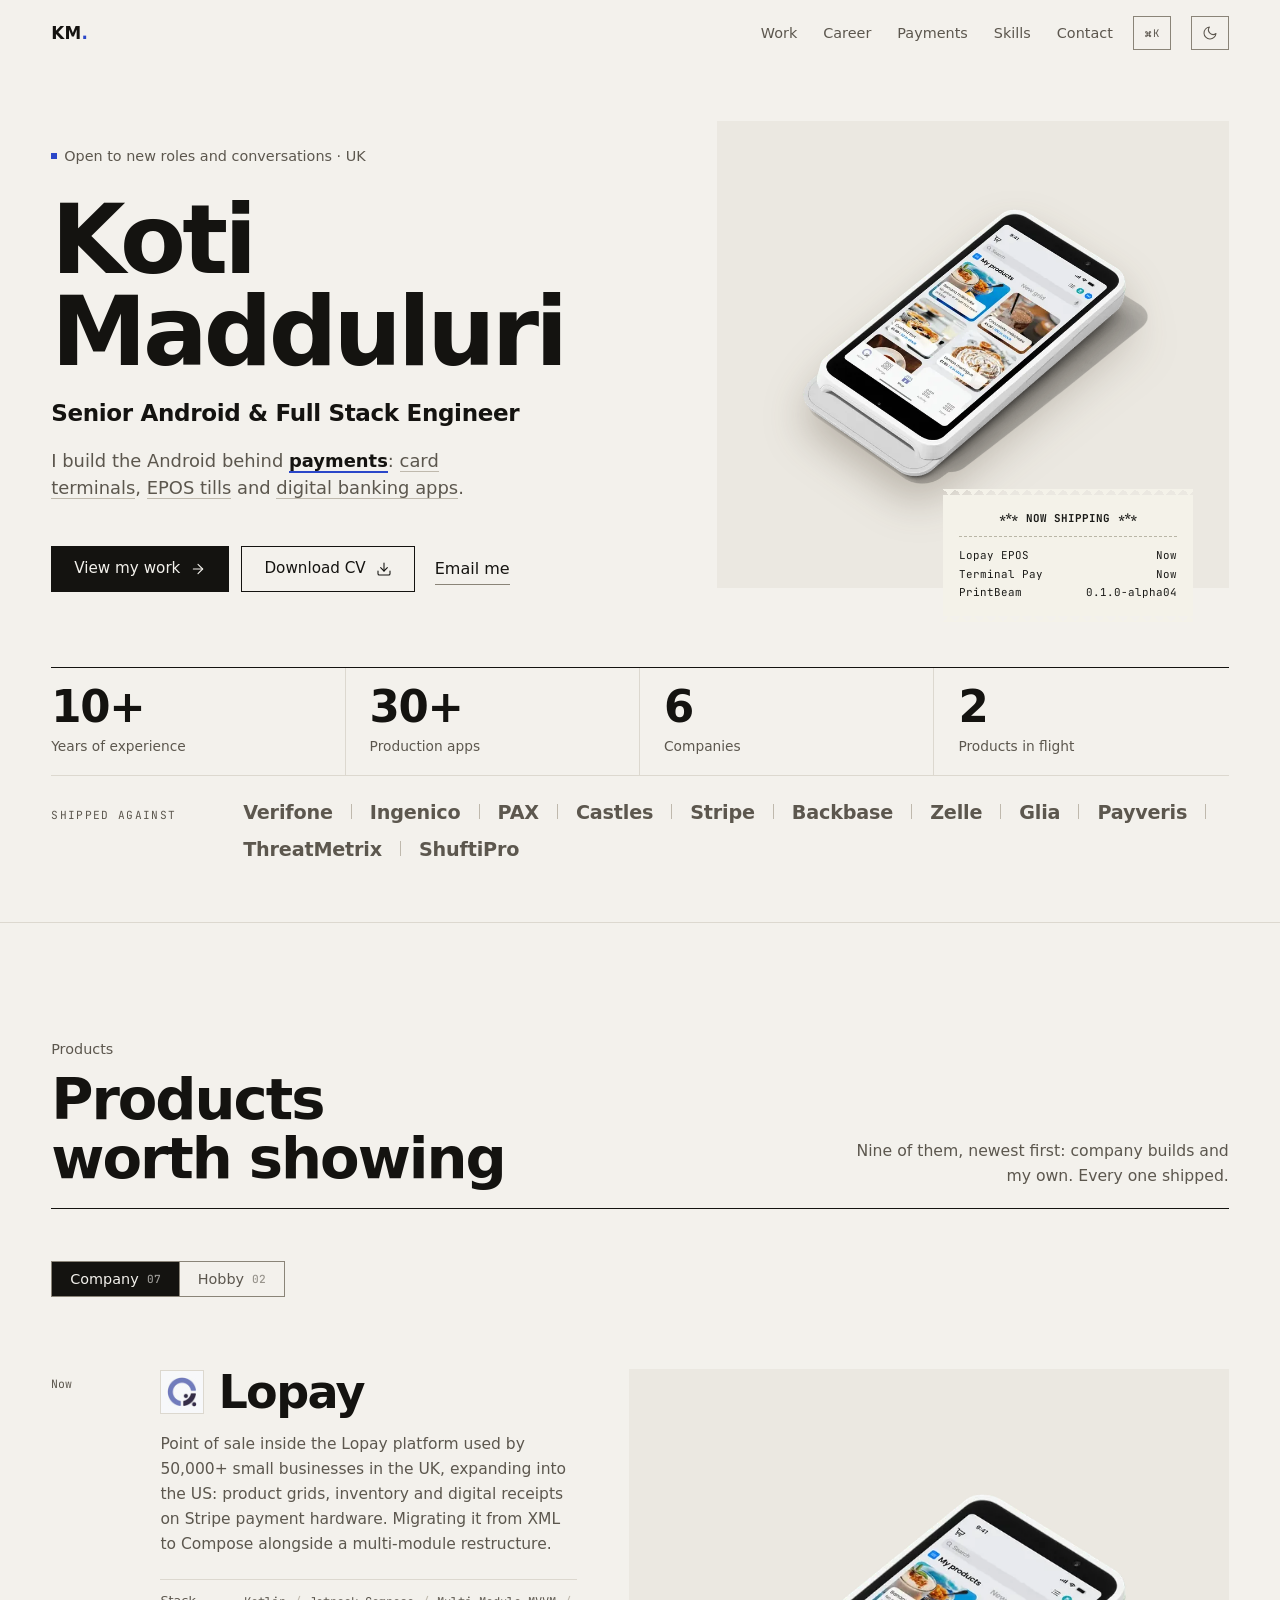
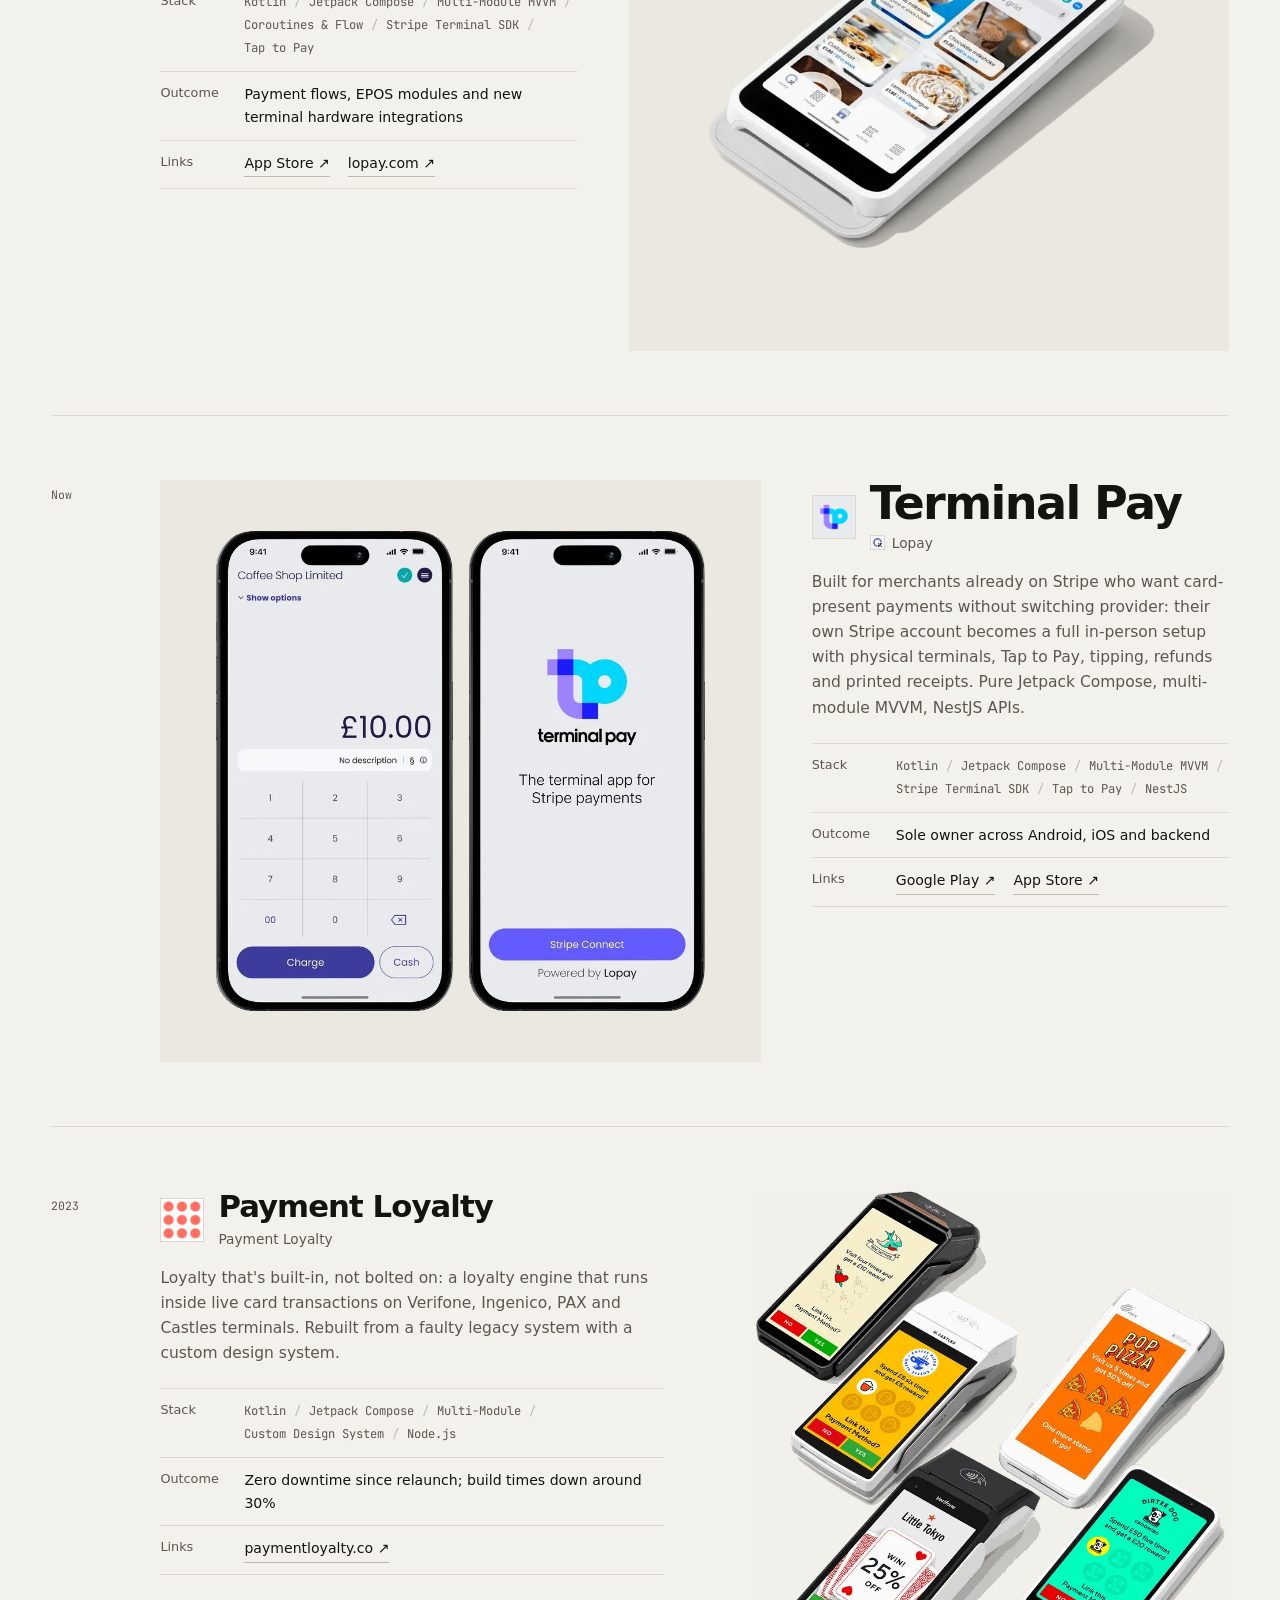
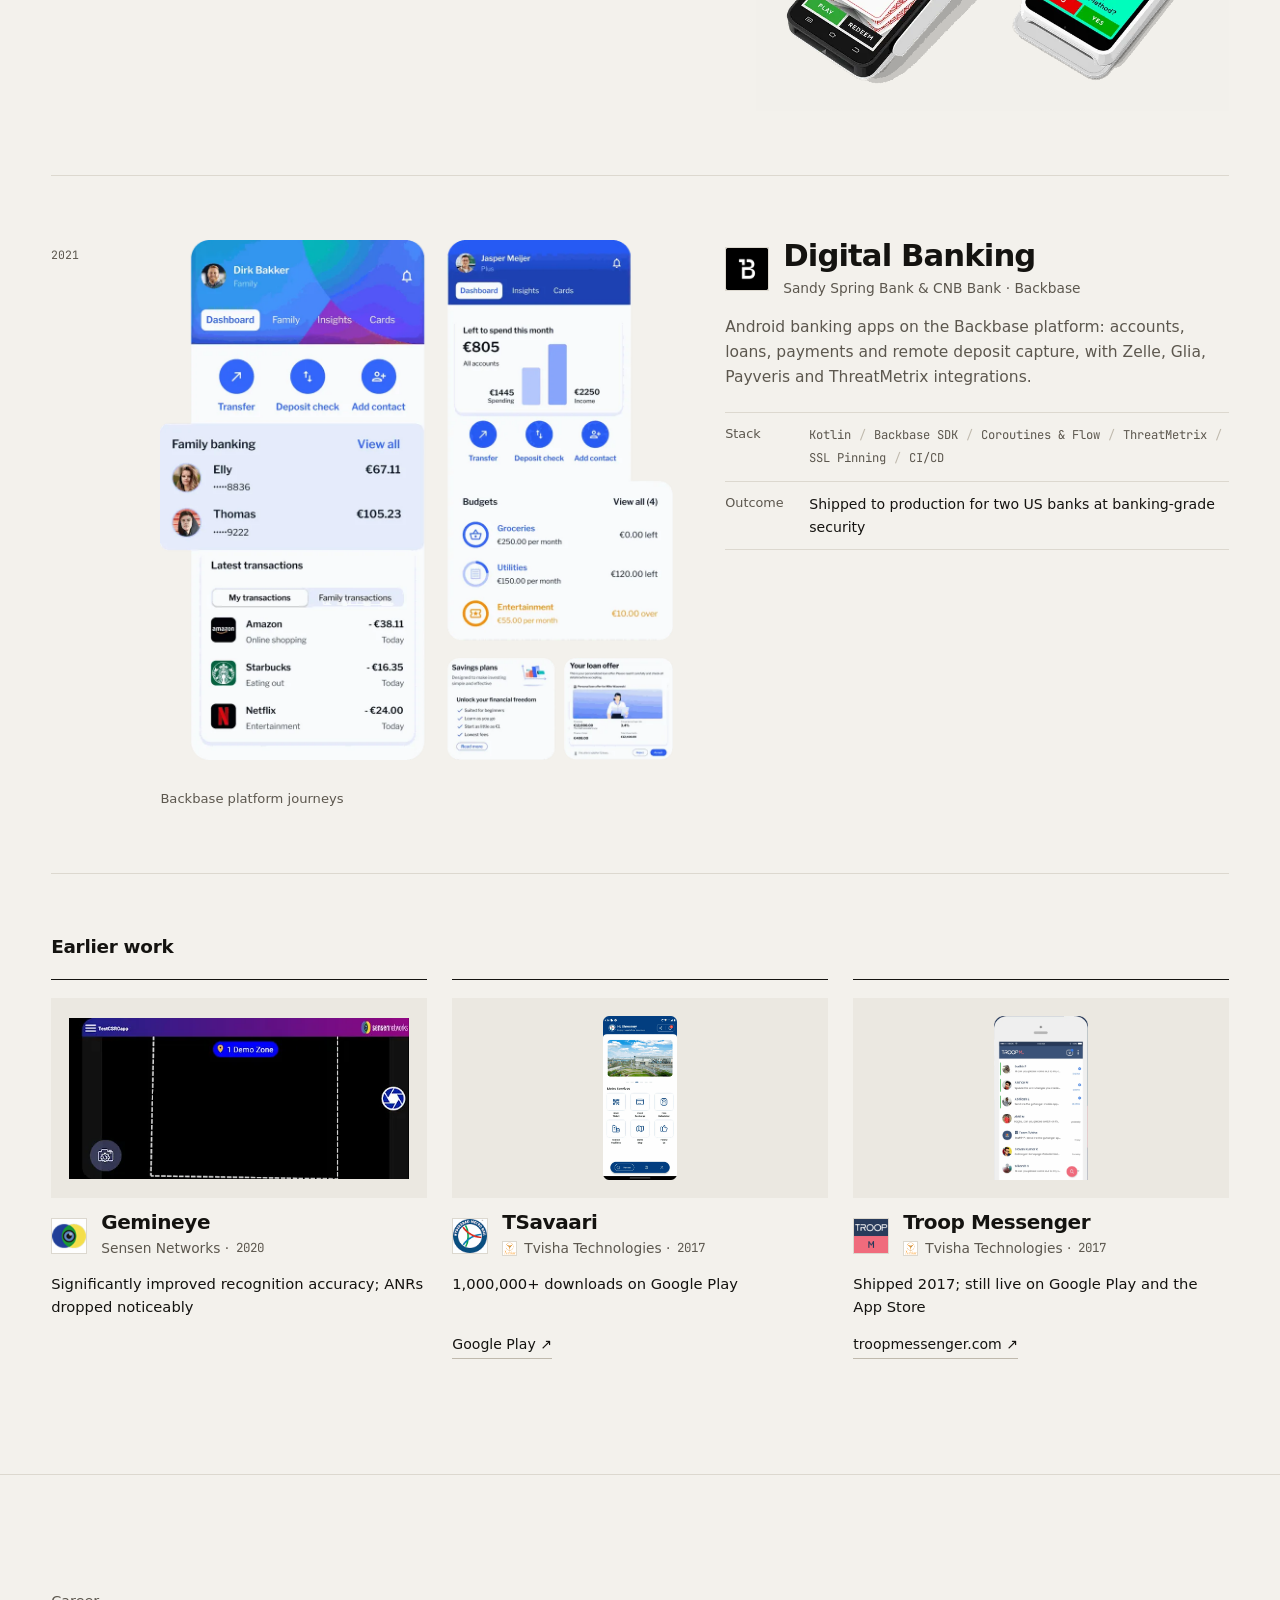
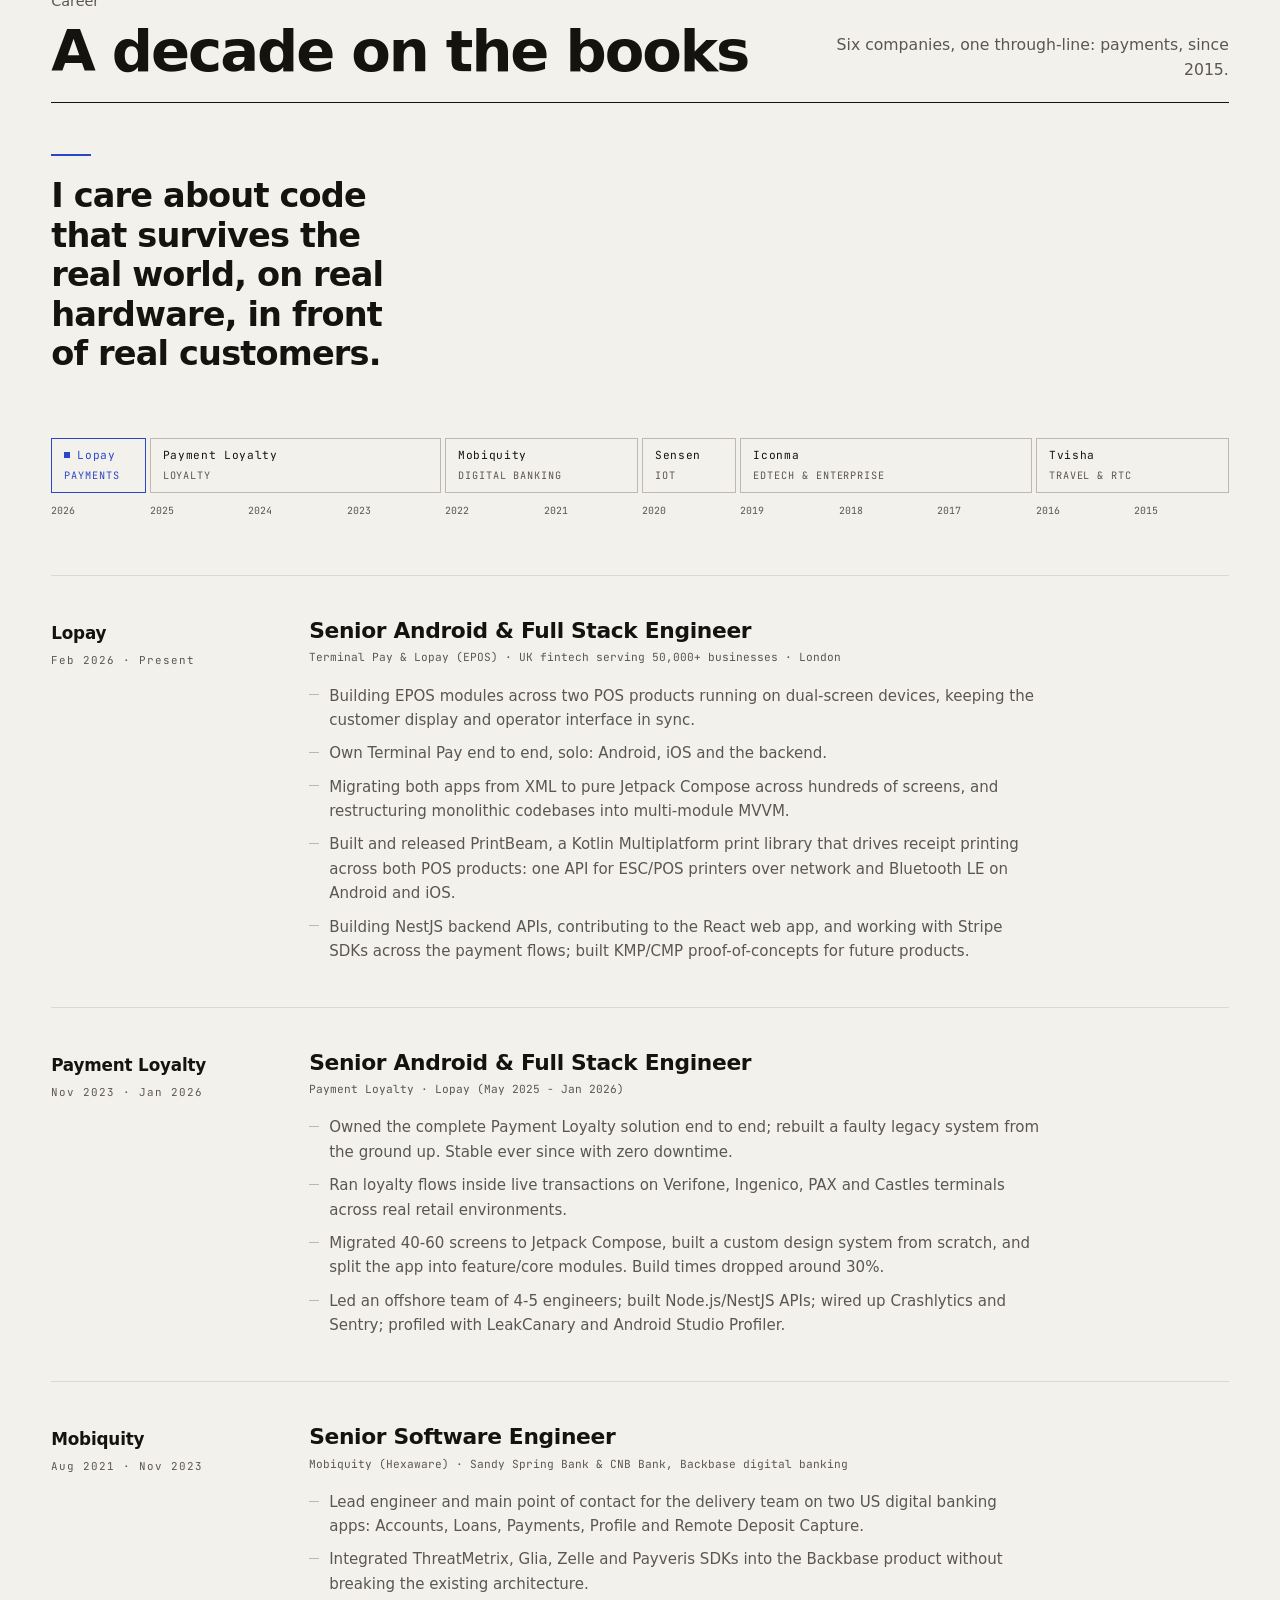
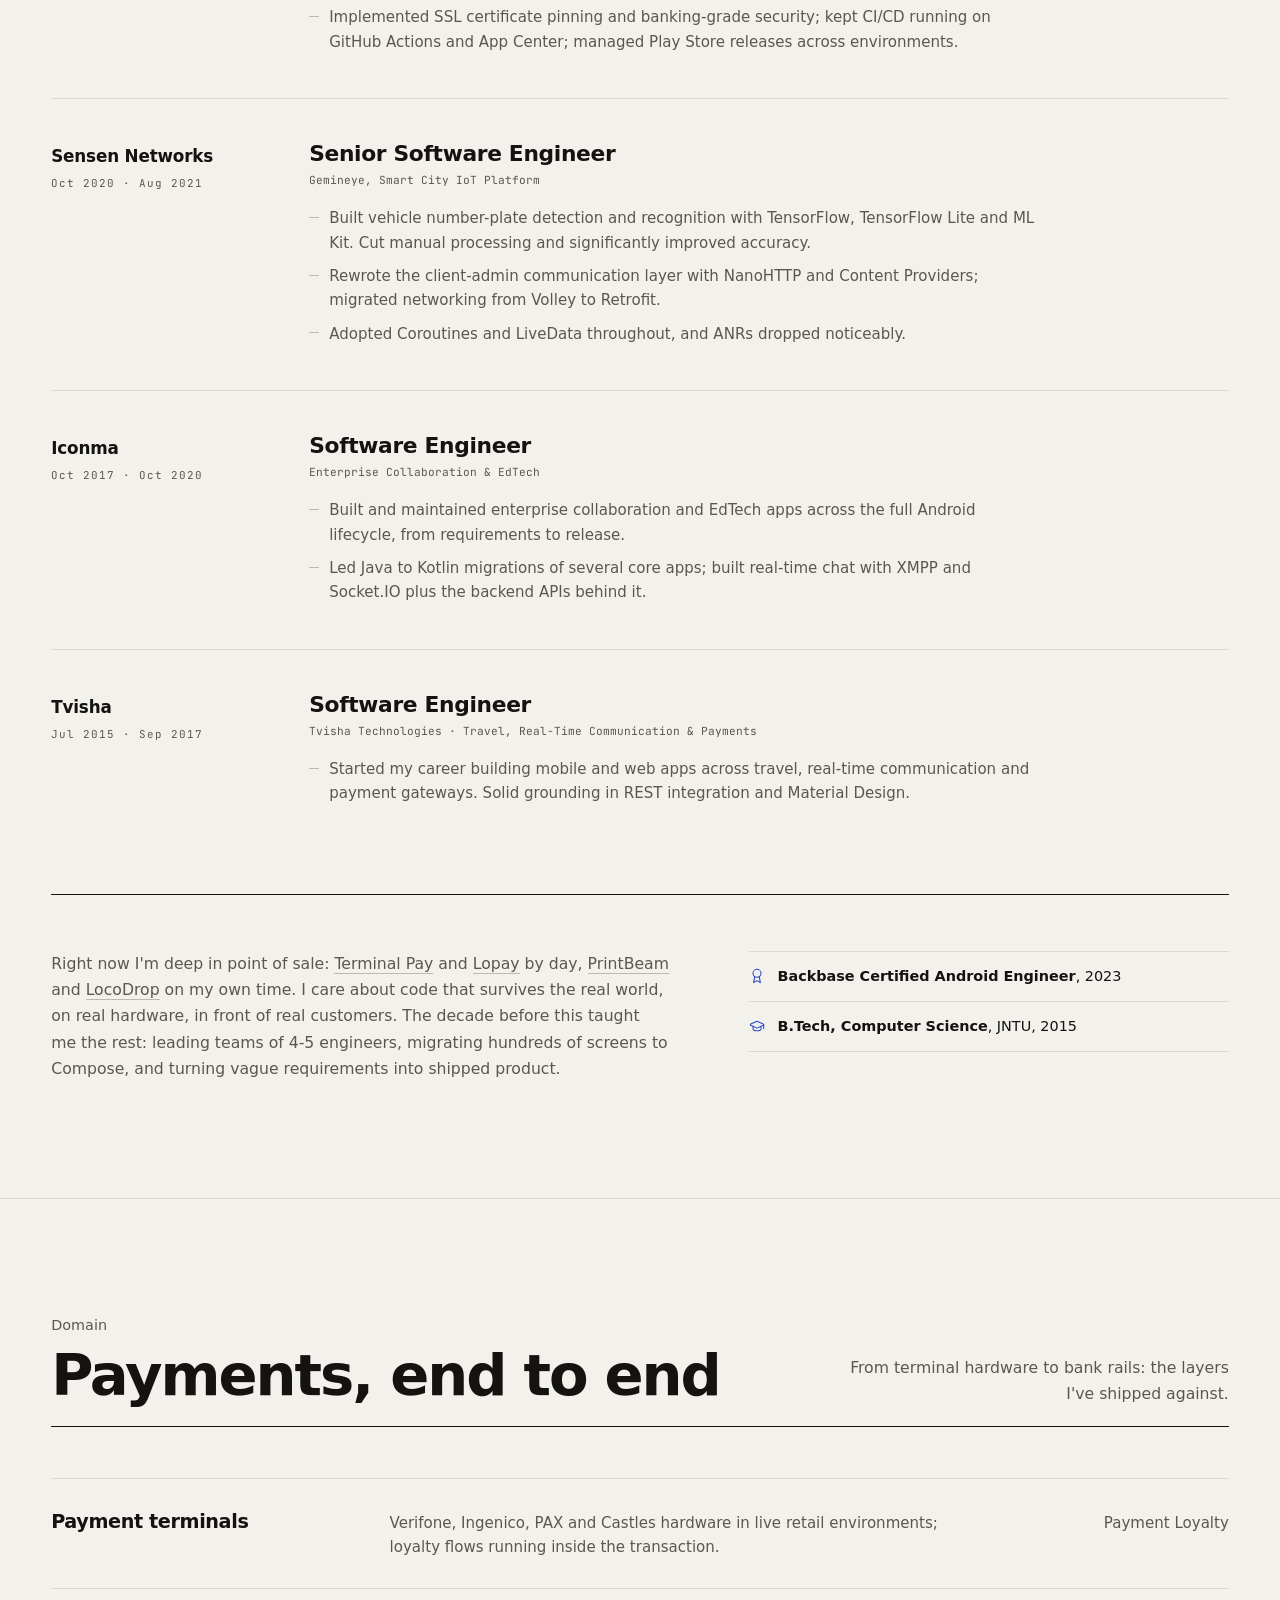
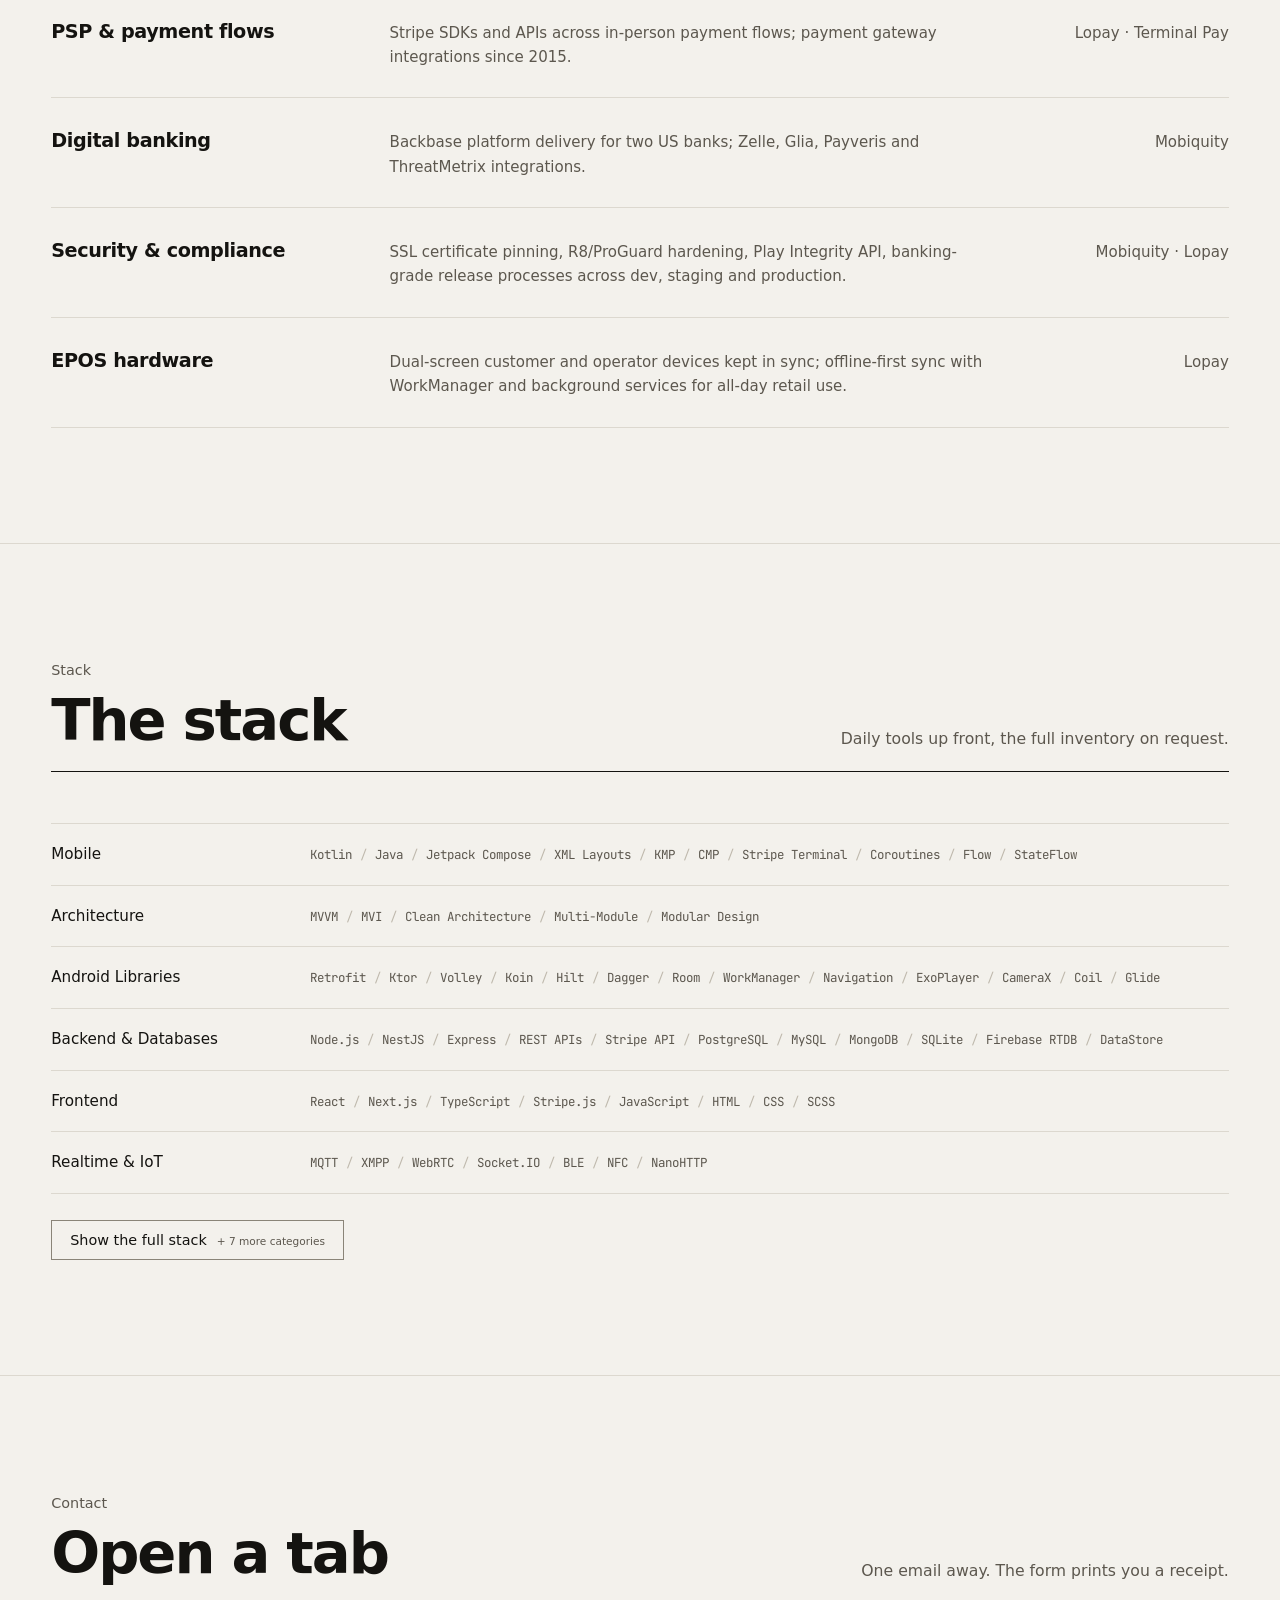
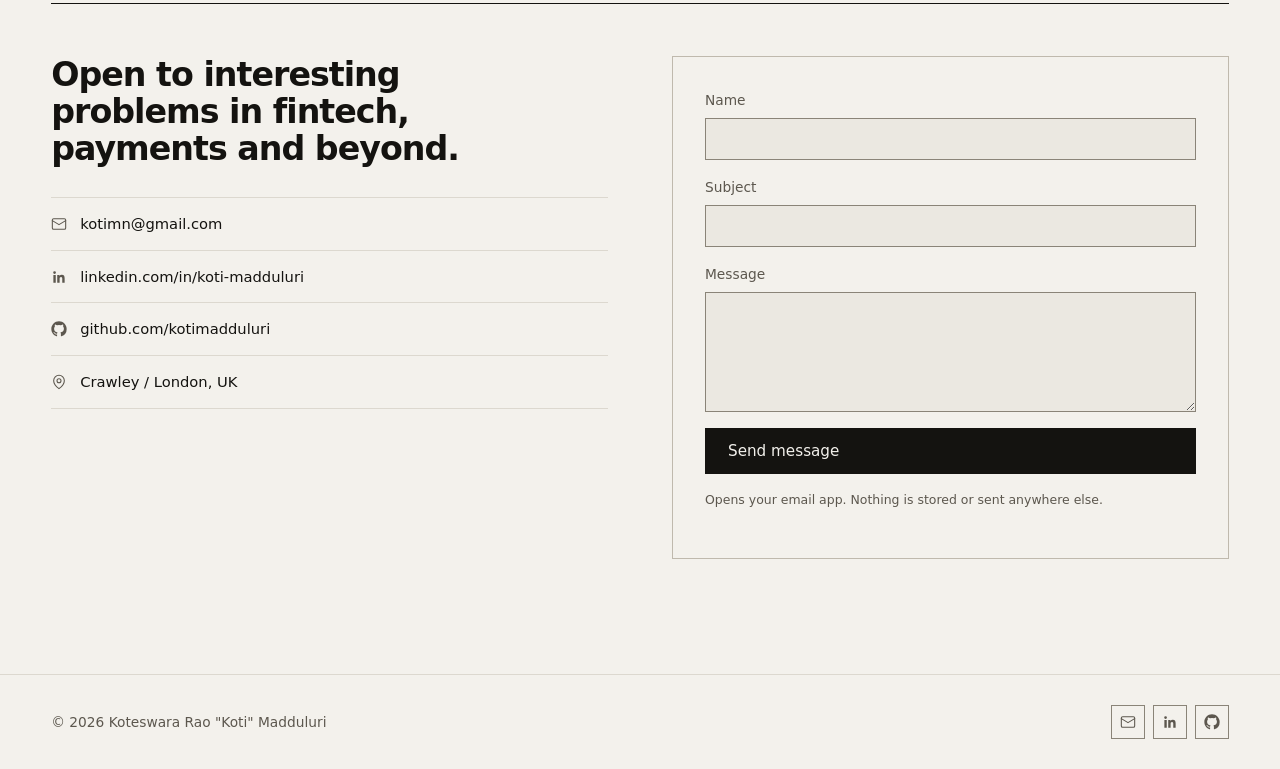
==== commit d3b5b540: "Hero status reads UK" ====
--- a/index.html
+++ b/index.html
@@ -133,7 +133,7 @@
     <div class="container">
       <div class="mast-grid">
         <div class="mast-copy">
-          <p class="mast-status reveal"><i class="tl-live" aria-hidden="true"></i>Open to new roles and conversations · London / remote</p>
+          <p class="mast-status reveal"><i class="tl-live" aria-hidden="true"></i>Open to new roles and conversations · UK</p>
           <h1 class="mast-name" aria-label="Koti Madduluri">
             <span class="h-line"><span class="h-line-inner">Koti</span></span>
             <span class="h-line"><span class="h-line-inner" style="--hd:110ms">Madduluri</span></span>
--- a/css/style.css
+++ b/css/style.css
@@ -3,7 +3,7 @@
    Art direction: TILL ROLL. Warm paper and charcoal grounds, ink type,
    hairline rules, product hardware on tonal stages, a printed receipt as
    the signature. Achromatic by rule - the product screenshots are the
-   only colour on the page. A single signal orange is reserved for live
+   only colour on the page. A single carbon-ink blue signal is reserved for live
    status and focus, nothing else.
    Cabinet Grotesk (display, mixed case) + General Sans (body) +
    JetBrains Mono (real data only: dates, versions, stacks, the receipt).
@@ -23,8 +23,8 @@
   /* 3:1 against every ground: WCAG 1.4.11 for interactive control borders */
   --border-ui: #6e6961;
   --rule: #eeece8;
-  --signal: #ff6b2c;
-  --signal-quiet: rgba(255, 107, 44, 0.14);
+  --signal: #8fa3ff;
+  --signal-quiet: rgba(143, 163, 255, 0.14);
   --fill: #eeece8;
   --on-fill: #0e0d0c;
   /* receipt paper stays paper in both themes */
@@ -50,16 +50,15 @@
 [data-theme="light"] {
   --bg: #f3f1ec;
   --surface: #fbfaf7;
-  /* #ebe8e1 left the signal orange at 4.40:1; this keeps it at 4.5 */
-  --surface-2: #eeebe4;
+  --surface-2: #ebe8e1;
   --ink: #141310;
   --muted: #5c574e;
   --hairline: #dcd8cf;
   --hairline-strong: #bfb9ad;
   --border-ui: #8a8478;
   --rule: #141310;
-  --signal: #c23a0c;
-  --signal-quiet: rgba(194, 58, 12, 0.10);
+  --signal: #2b47c9;
+  --signal-quiet: rgba(43, 71, 201, 0.10);
   --fill: #141310;
   --on-fill: #f3f1ec;
   --contact-shadow: rgba(60, 48, 30, 0.28);
@@ -1359,7 +1358,7 @@
   /* print on white in either theme */
   :root, [data-theme] {
     --bg: #ffffff; --surface: #ffffff; --surface-2: #ffffff;
-    --ink: #141310; --muted: #5c574e; --hairline: #dcd8cf; --rule: #141310; --signal: #c23a0c;
+    --ink: #141310; --muted: #5c574e; --hairline: #dcd8cf; --rule: #141310; --signal: #2b47c9;
   }
   .site-header, .scroll-progress, .cmdk, .contact-form, .nav-toggle { display: none; }
   body { background: #fff; color: #000; }
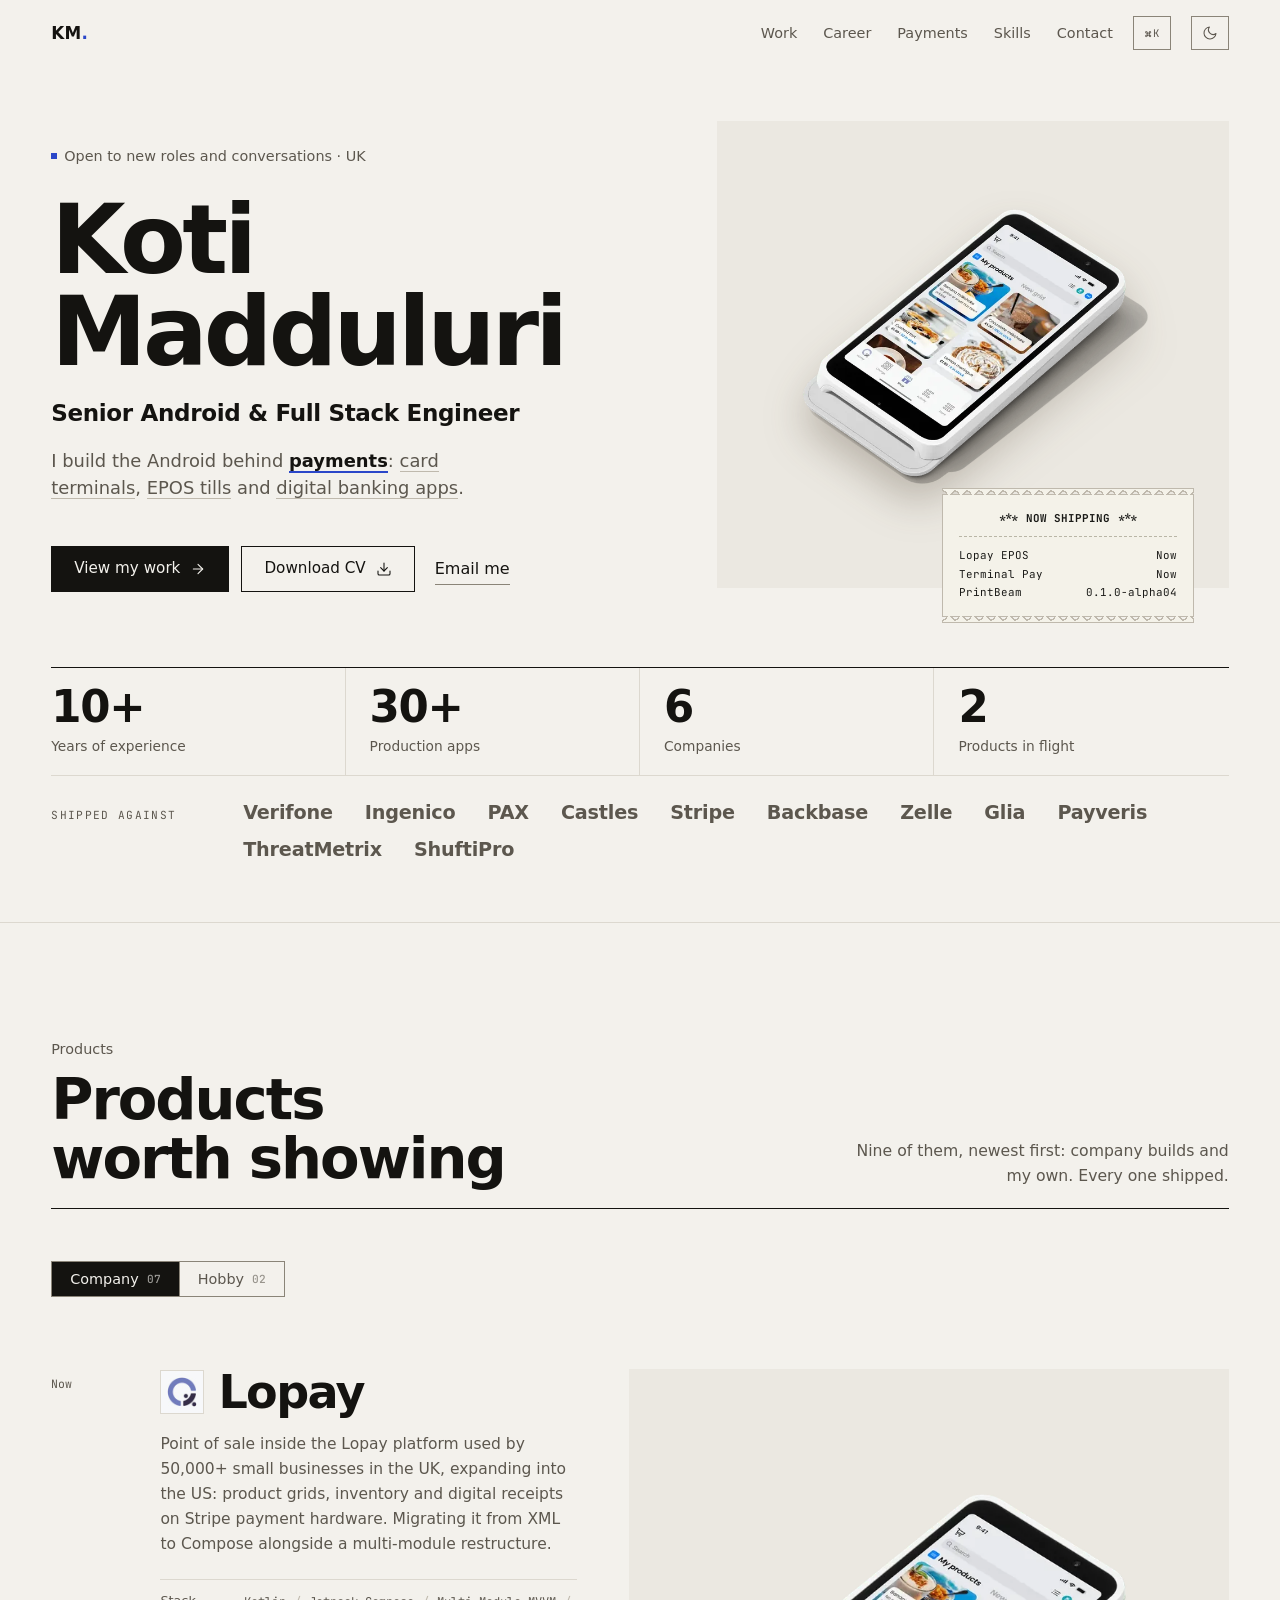
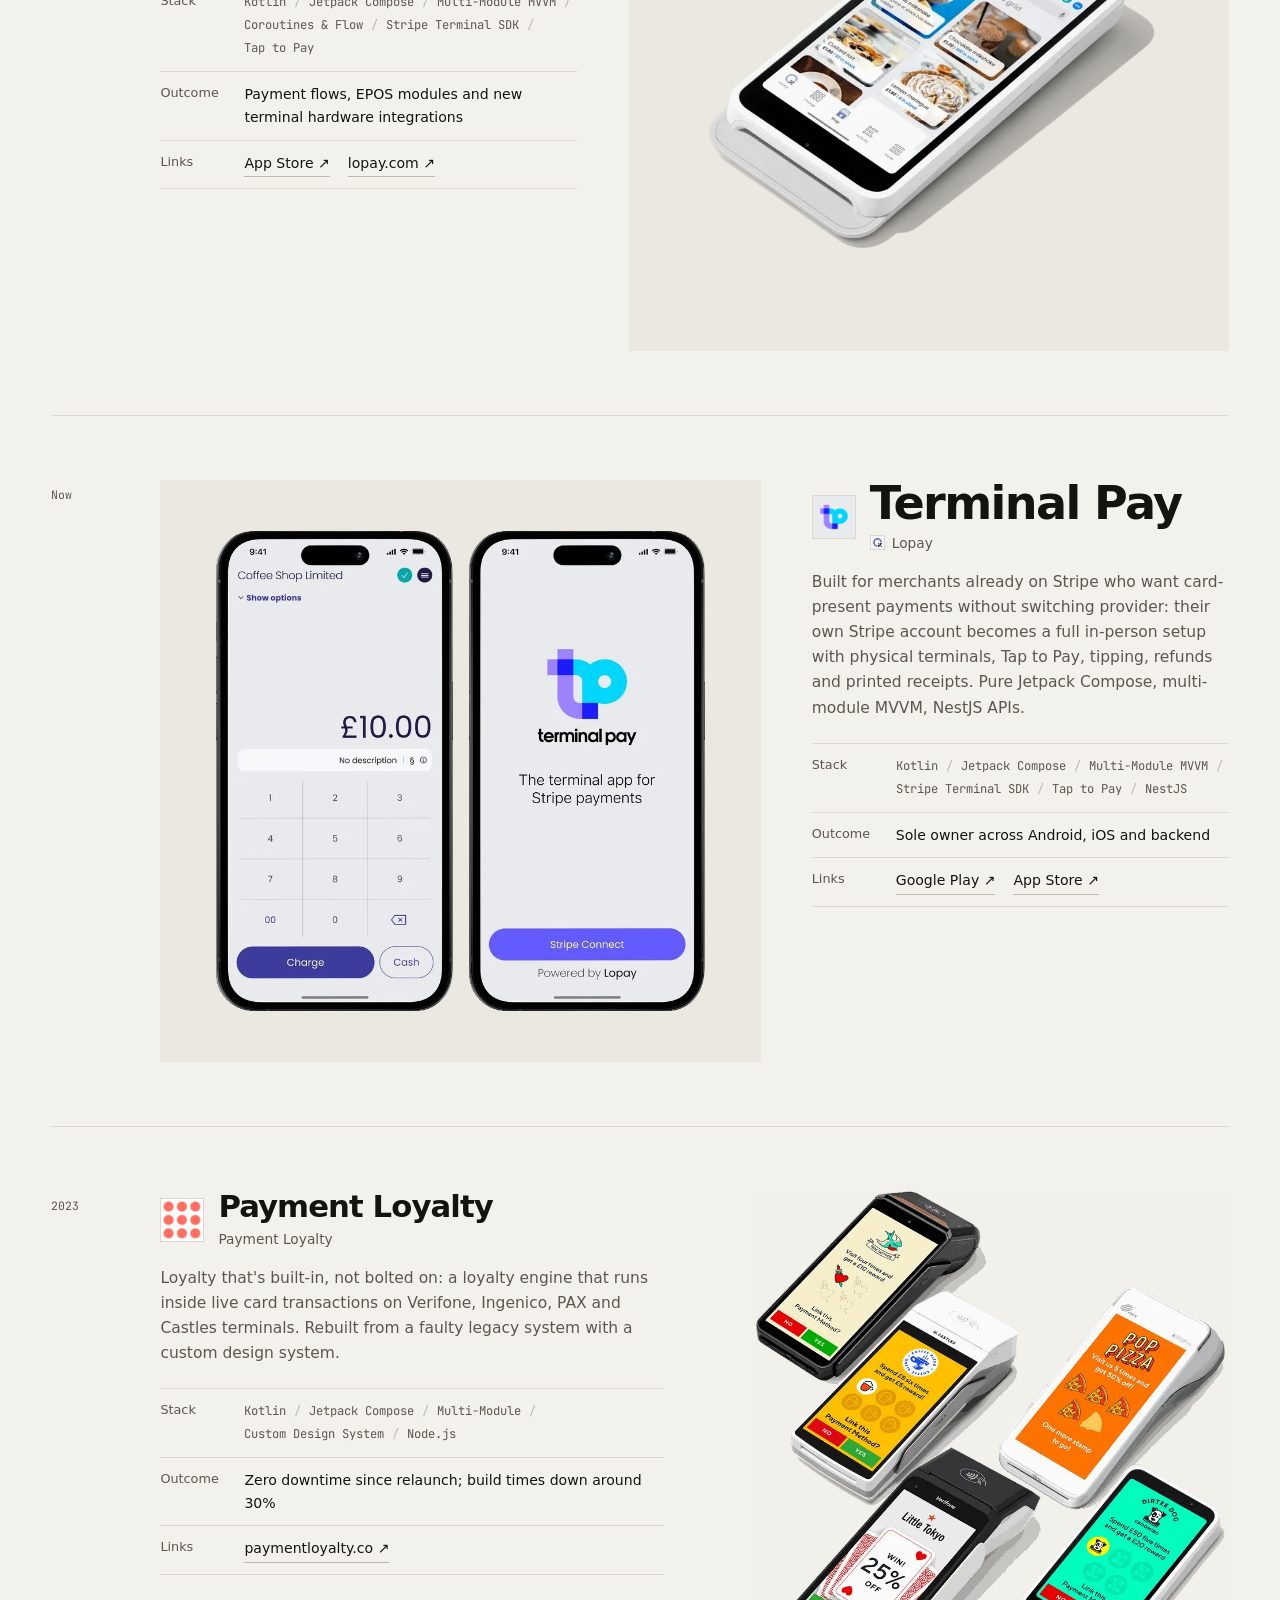
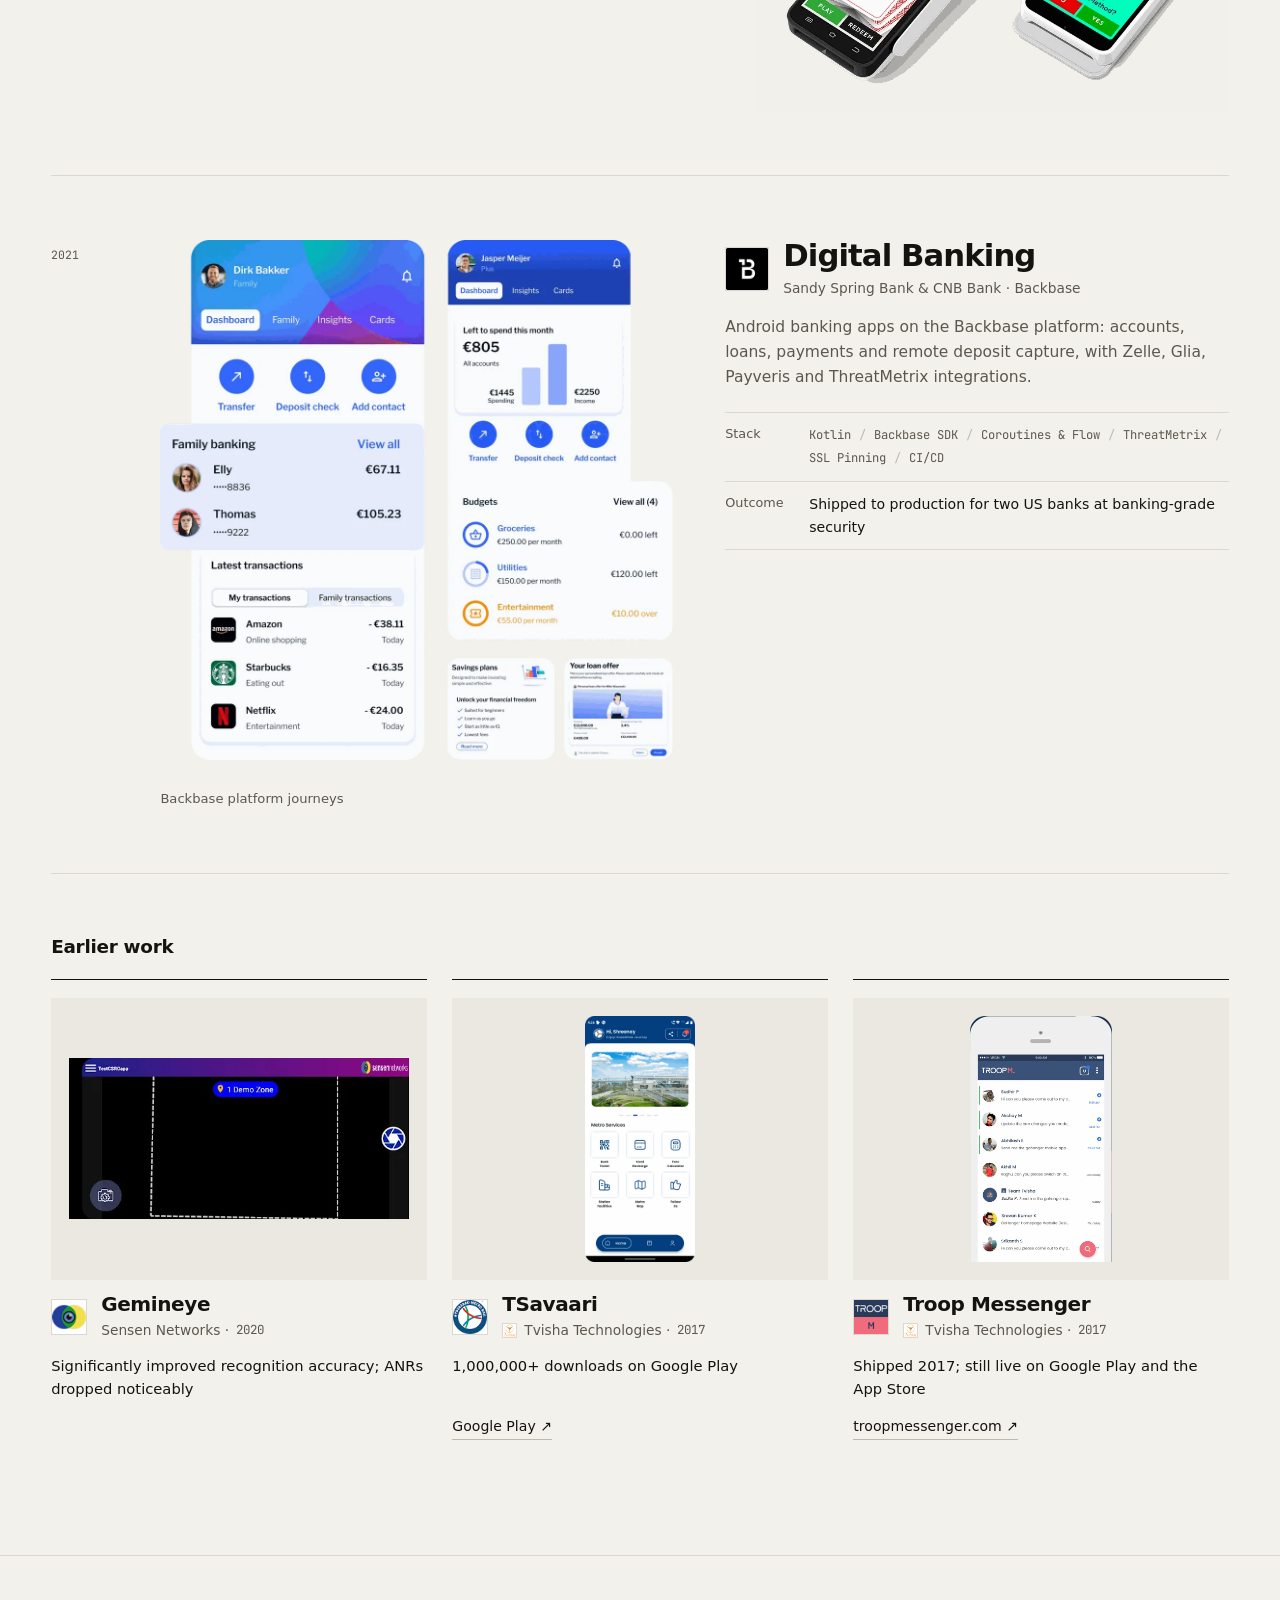
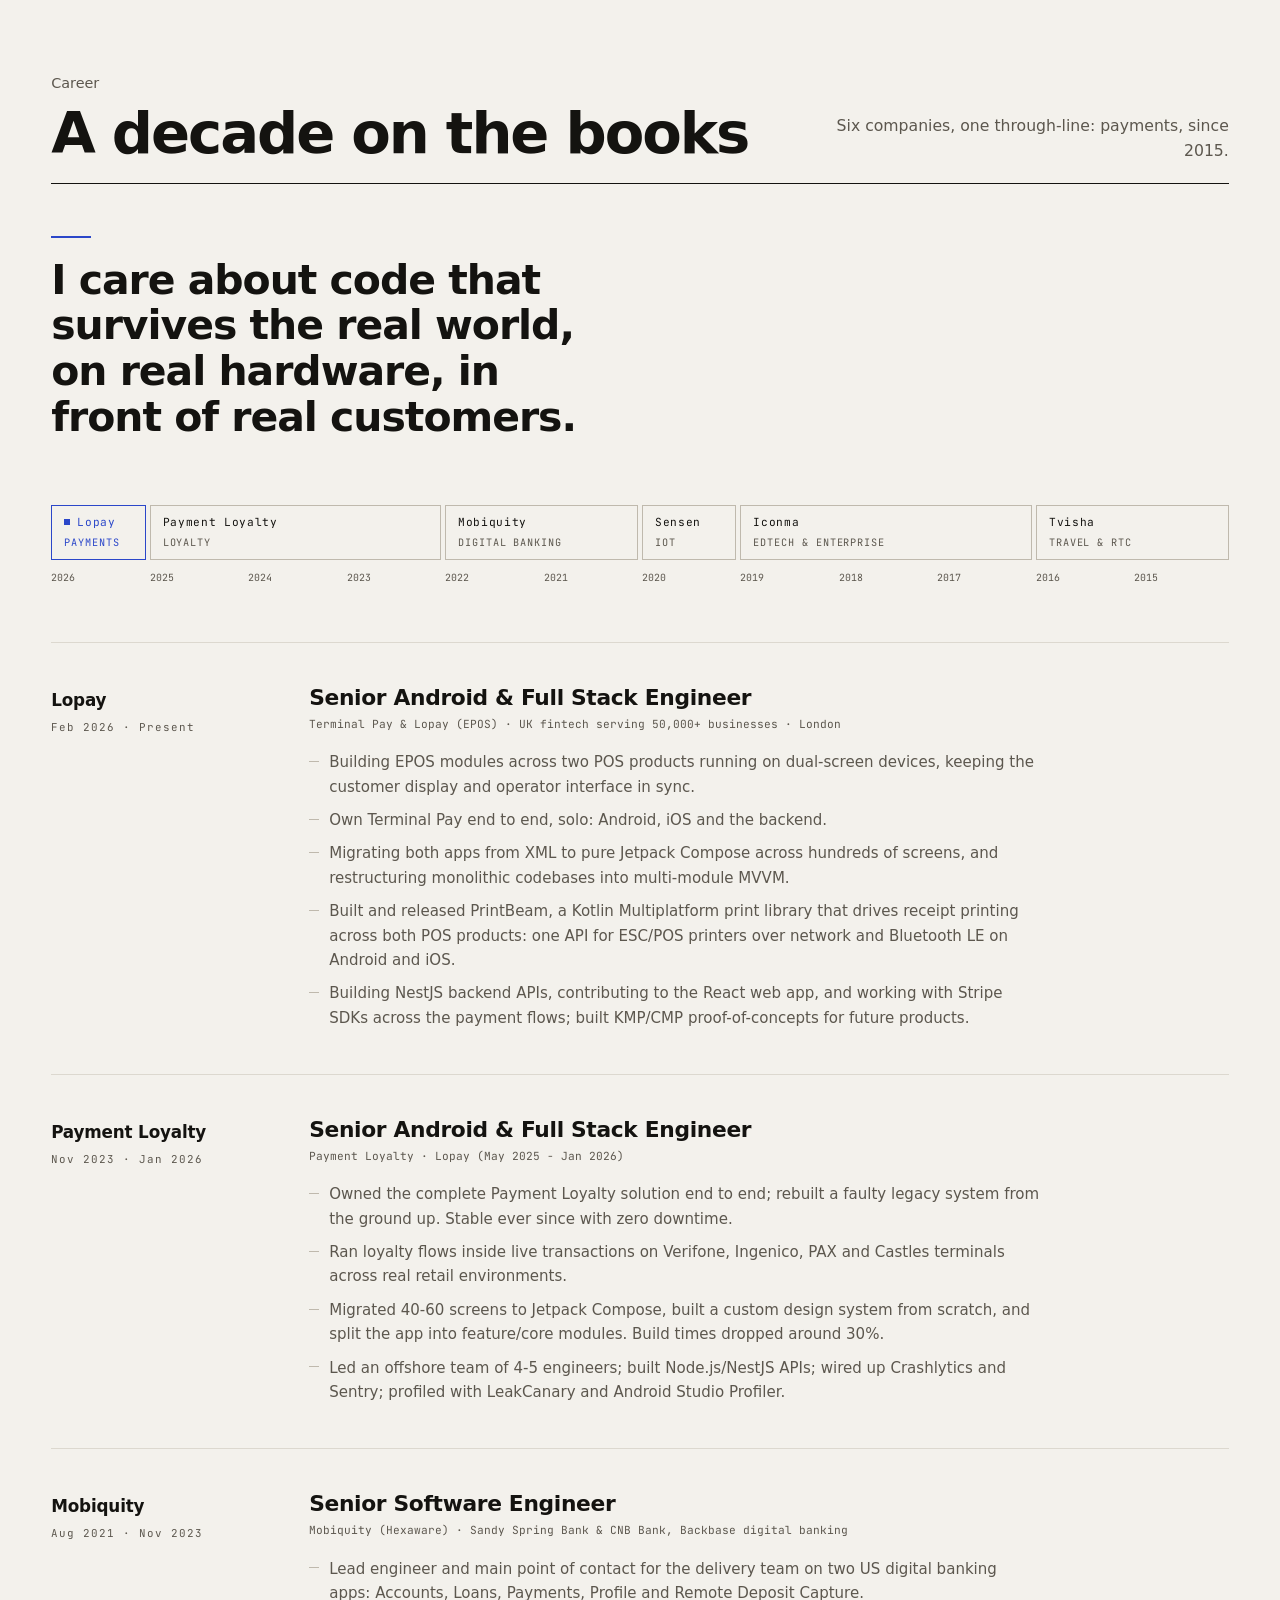
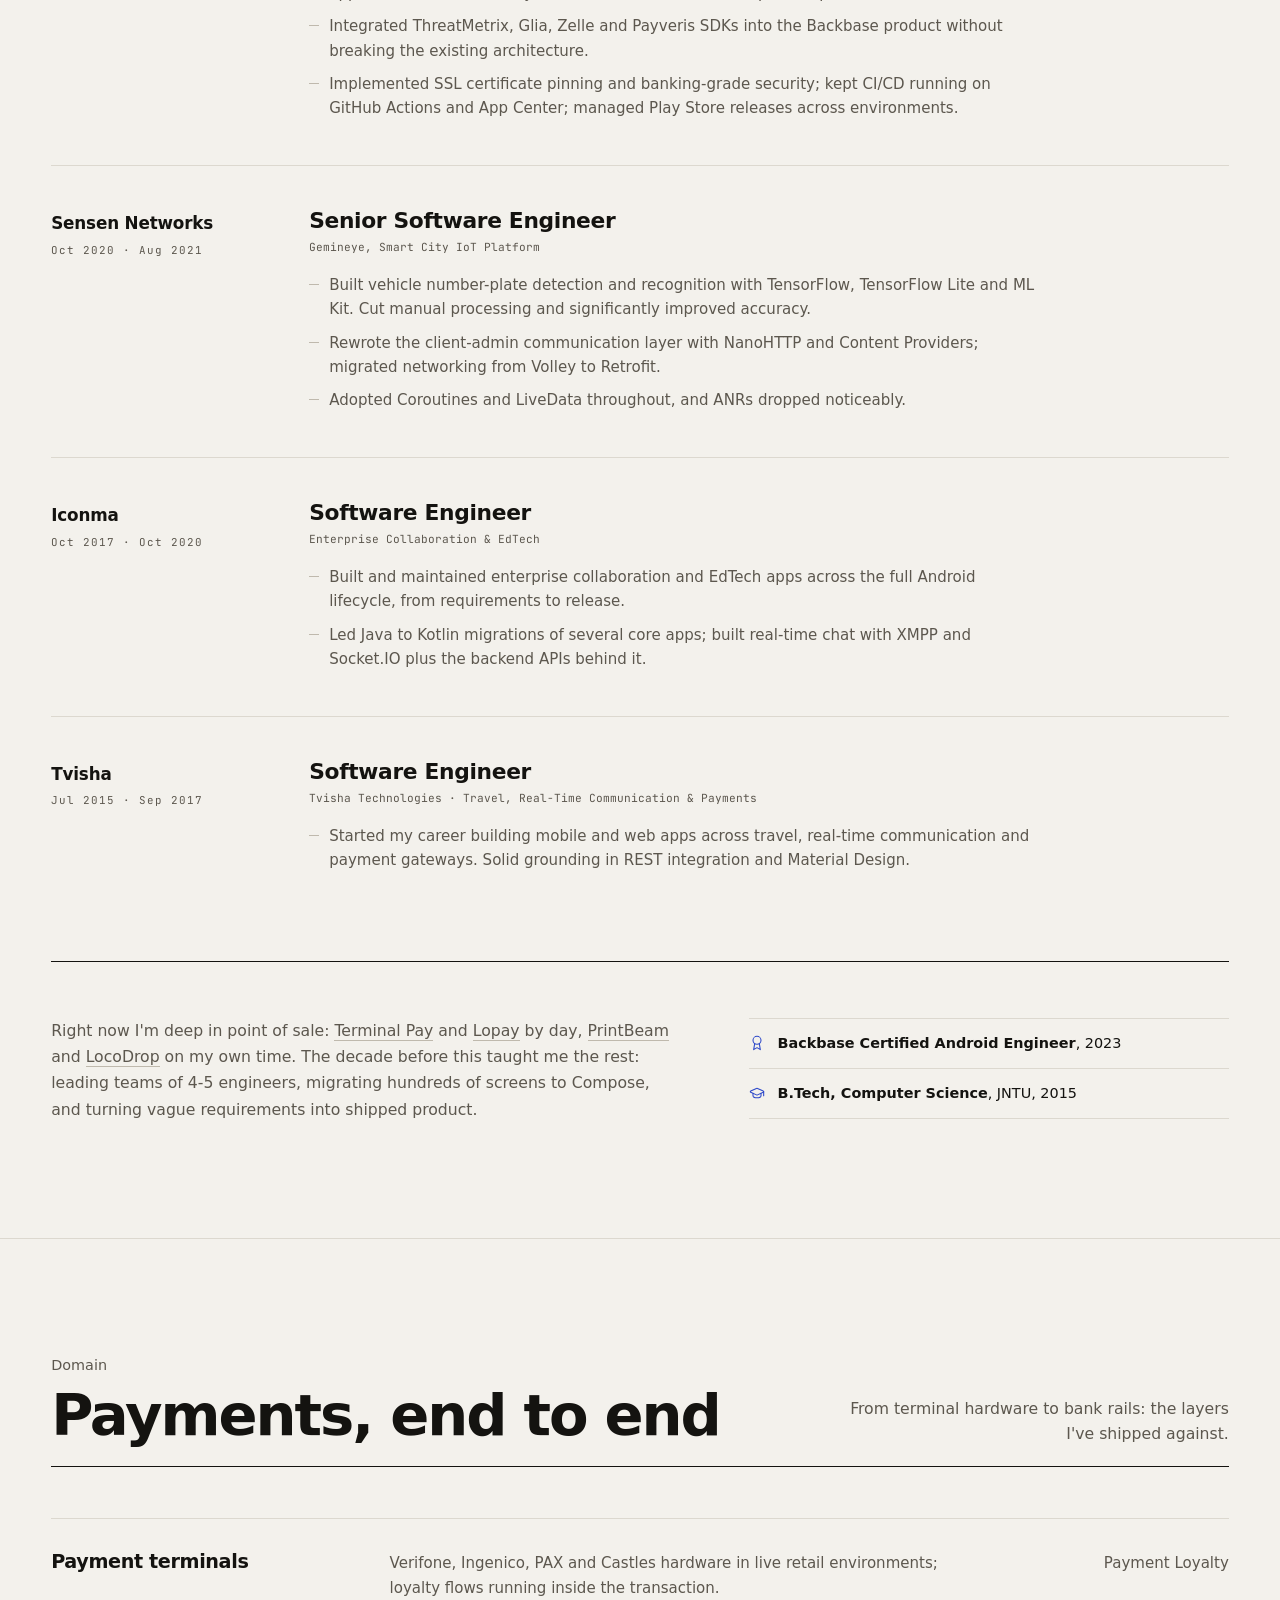
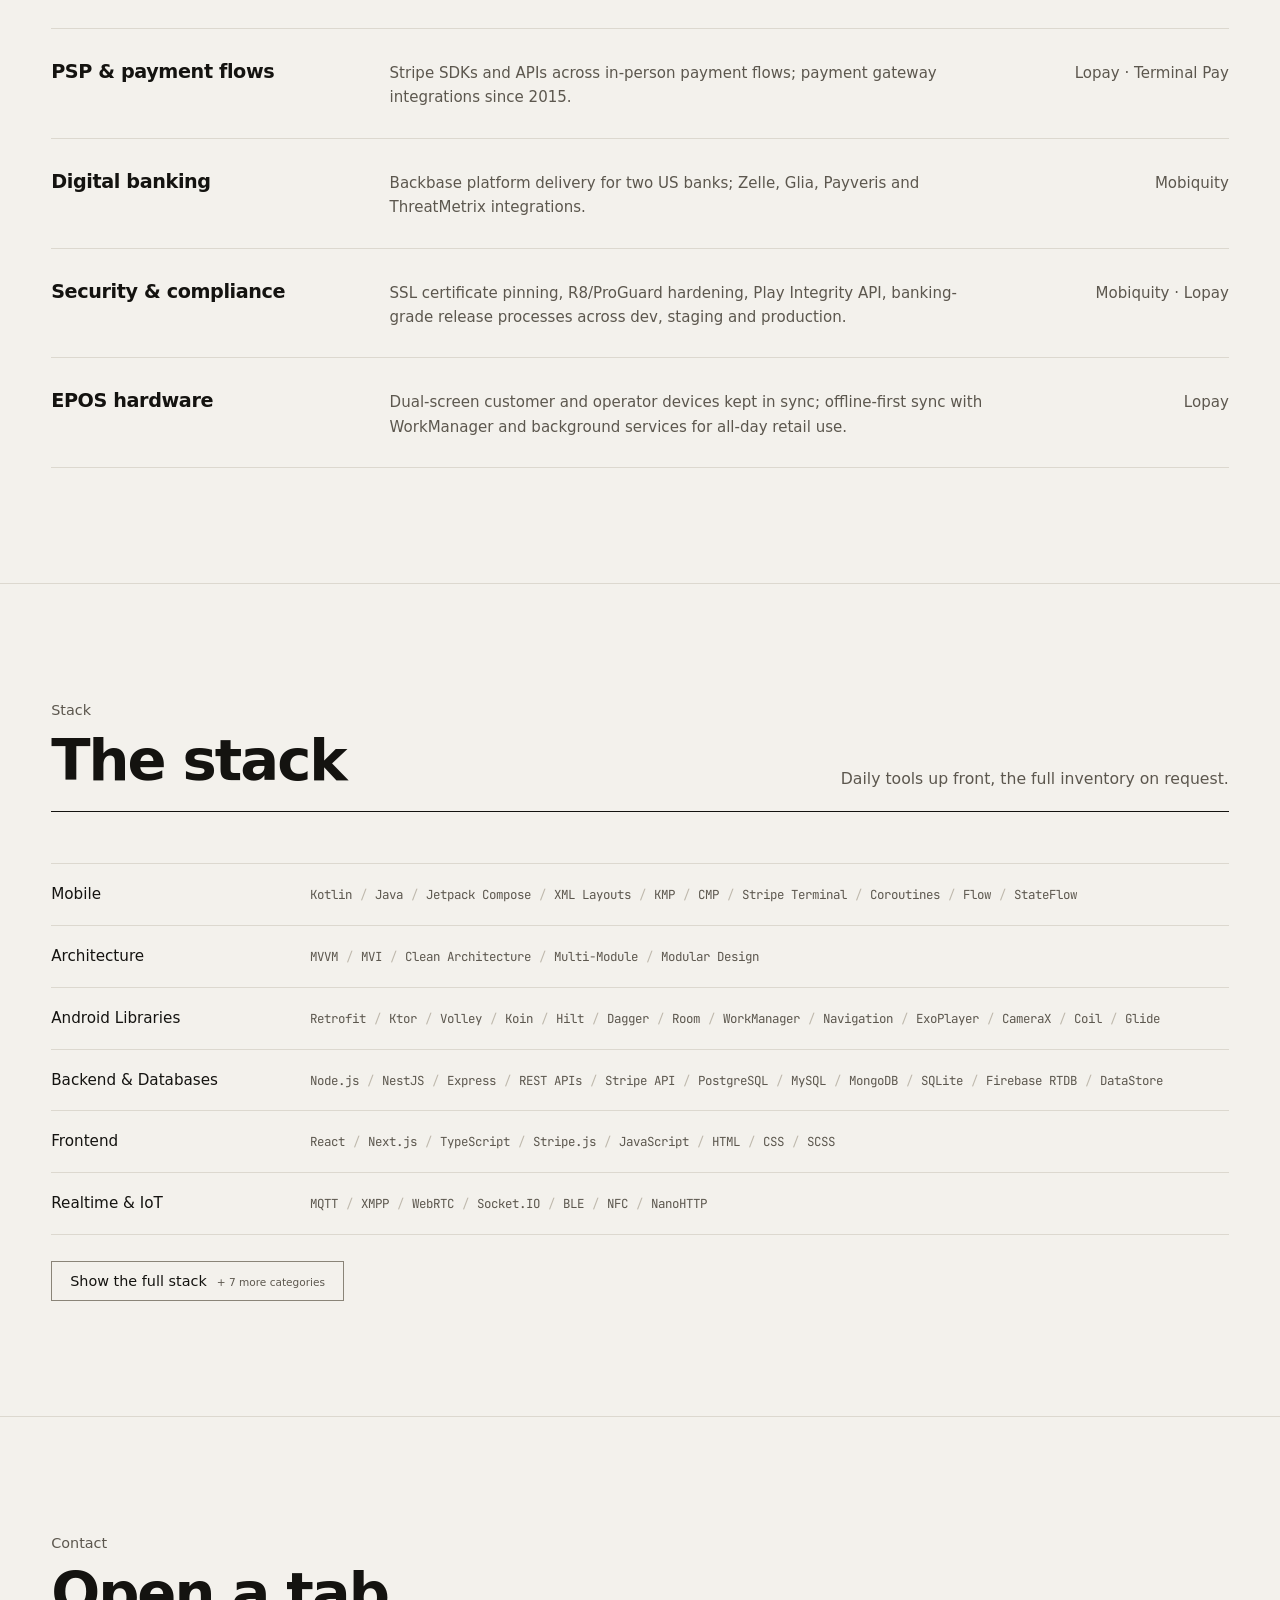
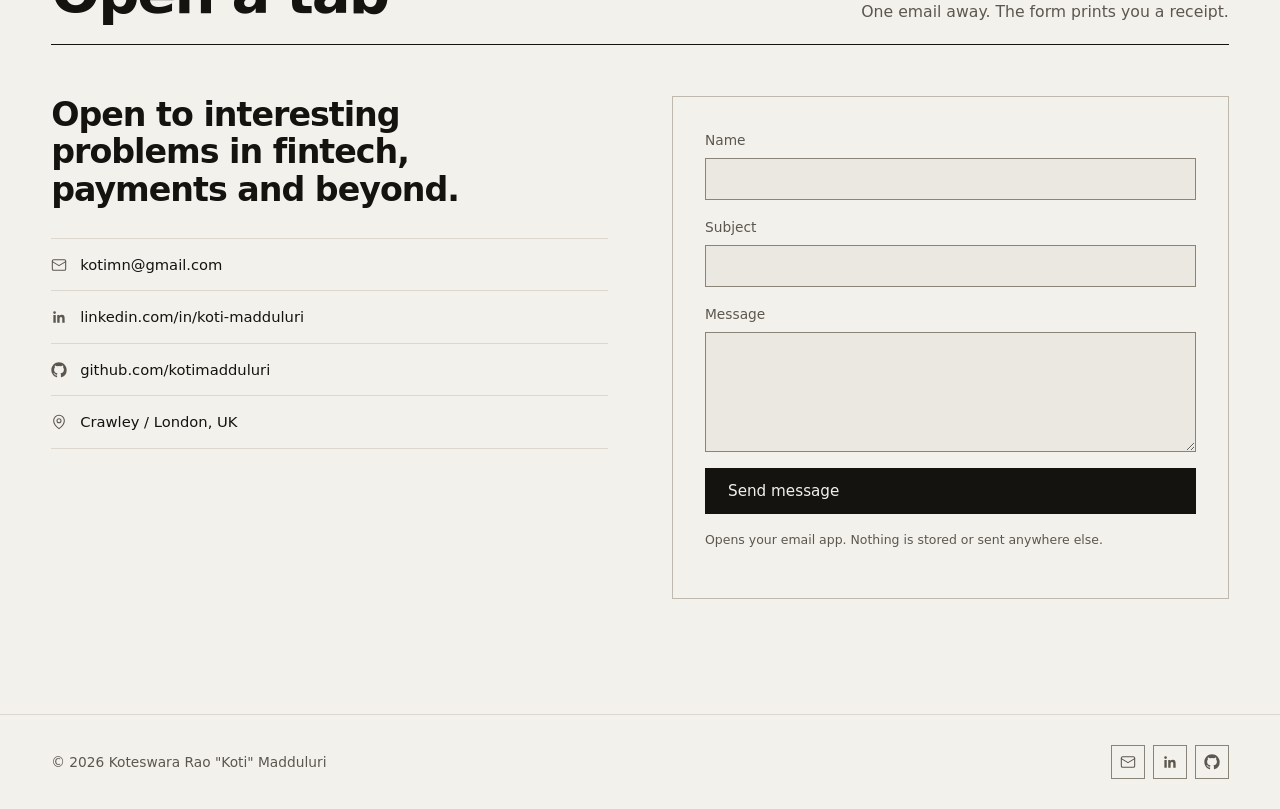
==== commit b17187b9: "Fix round: CV matches the site, wider pull quote, receipt edge, even earlier-work cards, header scro" ====
--- a/index.html
+++ b/index.html
@@ -554,7 +554,7 @@
       </div>
 
       <div class="about-row reveal">
-        <p>Right now I'm deep in point of sale: <a class="copy-link" href="#p-terminal-pay">Terminal Pay</a> and <a class="copy-link" href="#p-lopay-pos">Lopay</a> by day, <a class="copy-link" href="#p-printbeam">PrintBeam</a> and <a class="copy-link" href="#p-locodrop">LocoDrop</a> on my own time. I care about code that survives the real world, on real hardware, in front of real customers. The decade before this taught me the rest: leading teams of 4-5 engineers, migrating hundreds of screens to Compose, and turning vague requirements into shipped product.</p>
+        <p>Right now I'm deep in point of sale: <a class="copy-link" href="#p-terminal-pay">Terminal Pay</a> and <a class="copy-link" href="#p-lopay-pos">Lopay</a> by day, <a class="copy-link" href="#p-printbeam">PrintBeam</a> and <a class="copy-link" href="#p-locodrop">LocoDrop</a> on my own time. The decade before this taught me the rest: leading teams of 4-5 engineers, migrating hundreds of screens to Compose, and turning vague requirements into shipped product.</p>
         <ul class="credentials">
           <li><svg class="ic" aria-hidden="true"><use href="#i-award"/></svg><span><strong>Backbase Certified Android Engineer</strong>, 2023</span></li>
           <li><svg class="ic" aria-hidden="true"><use href="#i-grad"/></svg><span><strong>B.Tech, Computer Science</strong>, JNTU, 2015</span></li>
--- a/css/style.css
+++ b/css/style.css
@@ -489,7 +489,7 @@
 .integrations-list {
   display: flex;
   flex-wrap: wrap;
-  gap: 6px 0;
+  gap: 6px 32px;
   list-style: none;
   margin: 0;
   padding: 0;
@@ -501,14 +501,6 @@
   letter-spacing: -0.01em;
   color: var(--muted);
   white-space: nowrap;
-}
-.integrations-list li:not(:last-child)::after {
-  content: "";
-  display: inline-block;
-  width: 1px;
-  height: 0.8em;
-  background: var(--hairline-strong);
-  margin: 0 18px;
 }
 
 /* ---------- sections ---------- */
@@ -758,15 +750,12 @@
 .proj-card .proj-app-ic { width: 36px; height: 36px; }
 .proj-card-media {
   margin: 0;
-  height: 200px;
+  aspect-ratio: 4 / 3;
   background: var(--surface-2);
-  display: grid;
-  place-items: center;
   overflow: hidden;
   padding: 18px;
 }
-.proj-card-media img { height: 164px; width: auto; }
-.proj-card-media img.shot-plate { width: 100%; height: auto; max-height: 164px; object-fit: contain; }
+.proj-card-media img { display: block; width: 100%; height: 100%; object-fit: contain; }
 .proj-year { font-family: var(--mono); font-size: 0.78rem; }
 .proj-card-outcome { font-size: 0.92rem; line-height: 1.55; }
 .proj-card .proj-links { margin-top: auto; }
@@ -791,6 +780,11 @@
   height: 6px;
   background: conic-gradient(from -45deg at 50% 100%, var(--paper) 90deg, transparent 0) 0 100% / 12px 6px repeat-x;
 }
+/* light ground: a 1px edge that follows the torn teeth too (an outline would cut across them) */
+[data-theme="light"] .receipt {
+  filter: drop-shadow(1px 0 0 var(--hairline-strong)) drop-shadow(-1px 0 0 var(--hairline-strong))
+    drop-shadow(0 1px 0 var(--hairline-strong)) drop-shadow(0 -1px 0 var(--hairline-strong));
+}
 .receipt::before { top: -6px; }
 .receipt::after { bottom: -6px; transform: scaleY(-1); }
 .receipt-row { display: flex; justify-content: space-between; gap: 12px; }
@@ -803,7 +797,6 @@
 
 .pull-quote {
   margin: 0 0 clamp(40px, 5vw, 64px);
-  max-width: 38ch;
 }
 .pull-quote::before {
   content: "";
@@ -816,8 +809,9 @@
 .pull-quote p {
   font-family: var(--display);
   font-weight: 700;
-  font-size: clamp(1.5rem, 2.8vw, 2.1rem);
-  line-height: 1.18;
+  font-size: clamp(2rem, 3.2vw, 3rem);
+  line-height: 1.12;
+  max-width: 24ch;
   letter-spacing: -0.025em;
   text-wrap: balance;
 }
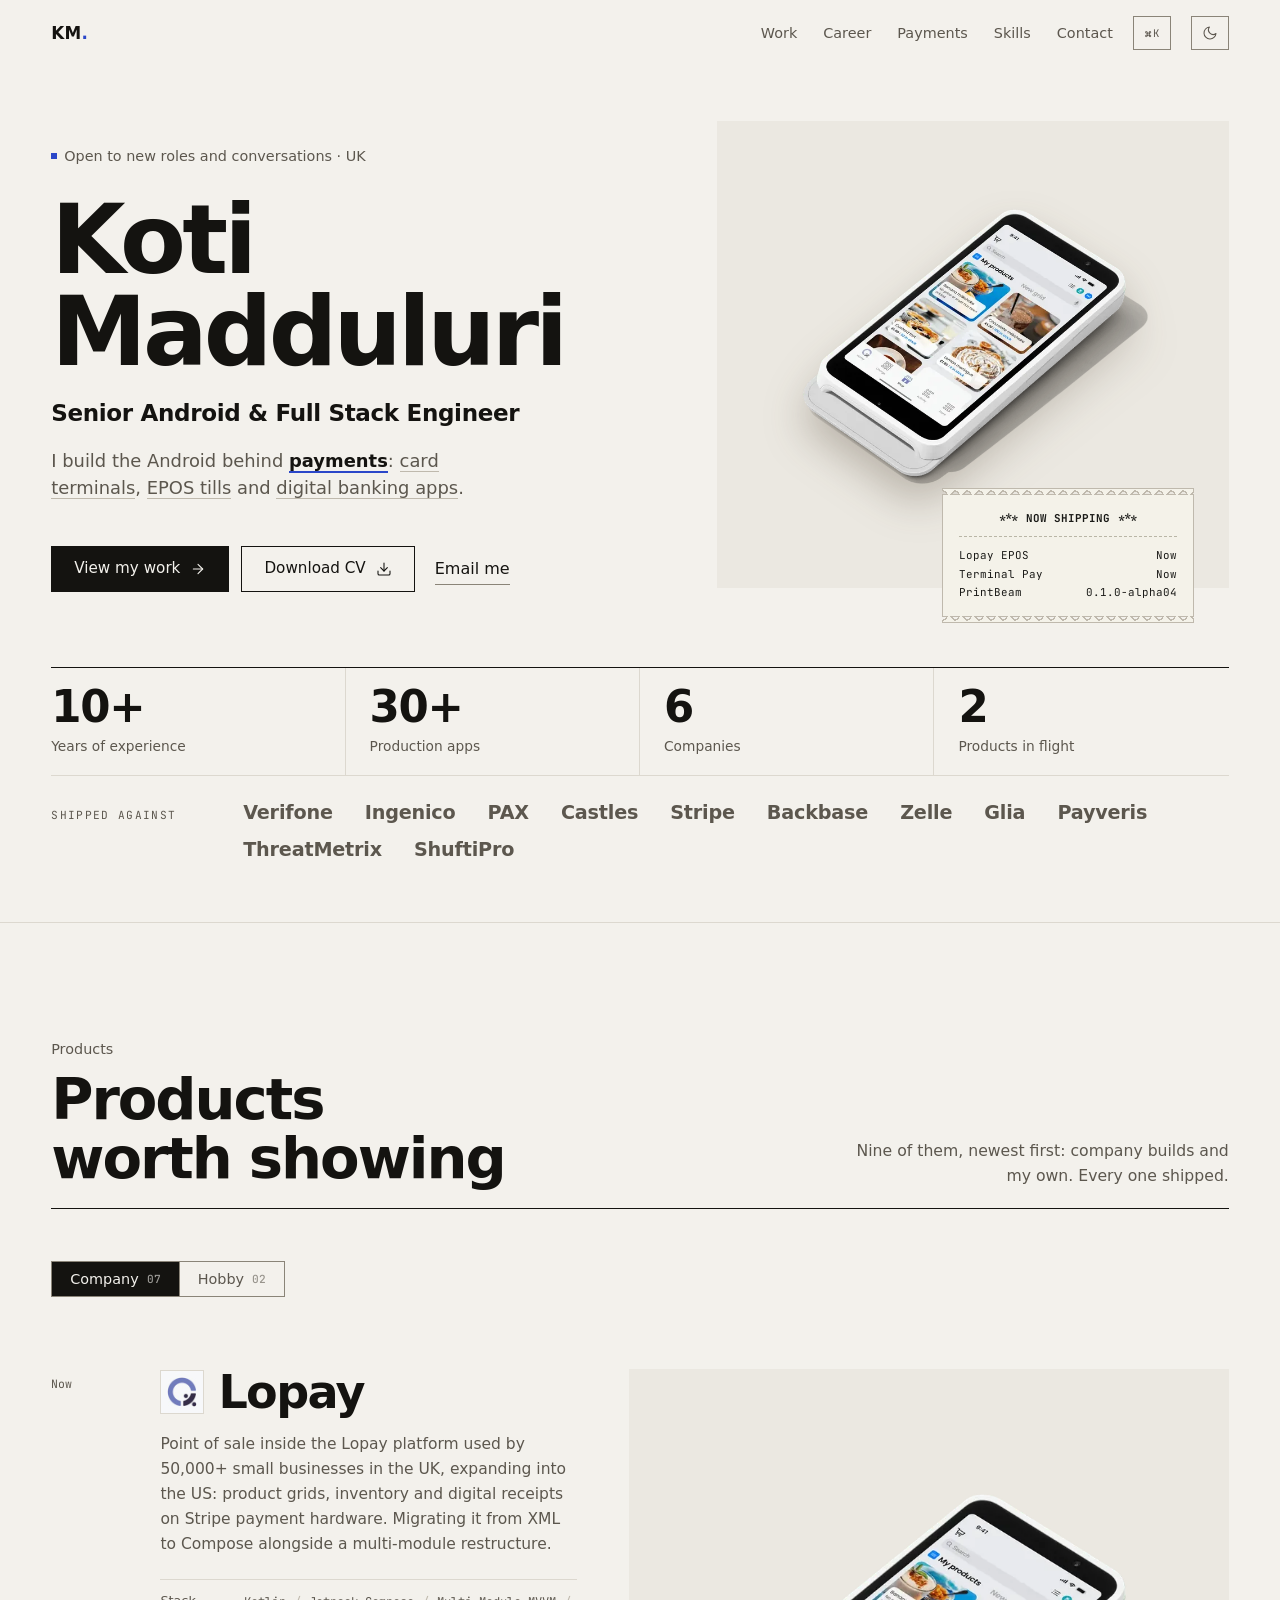
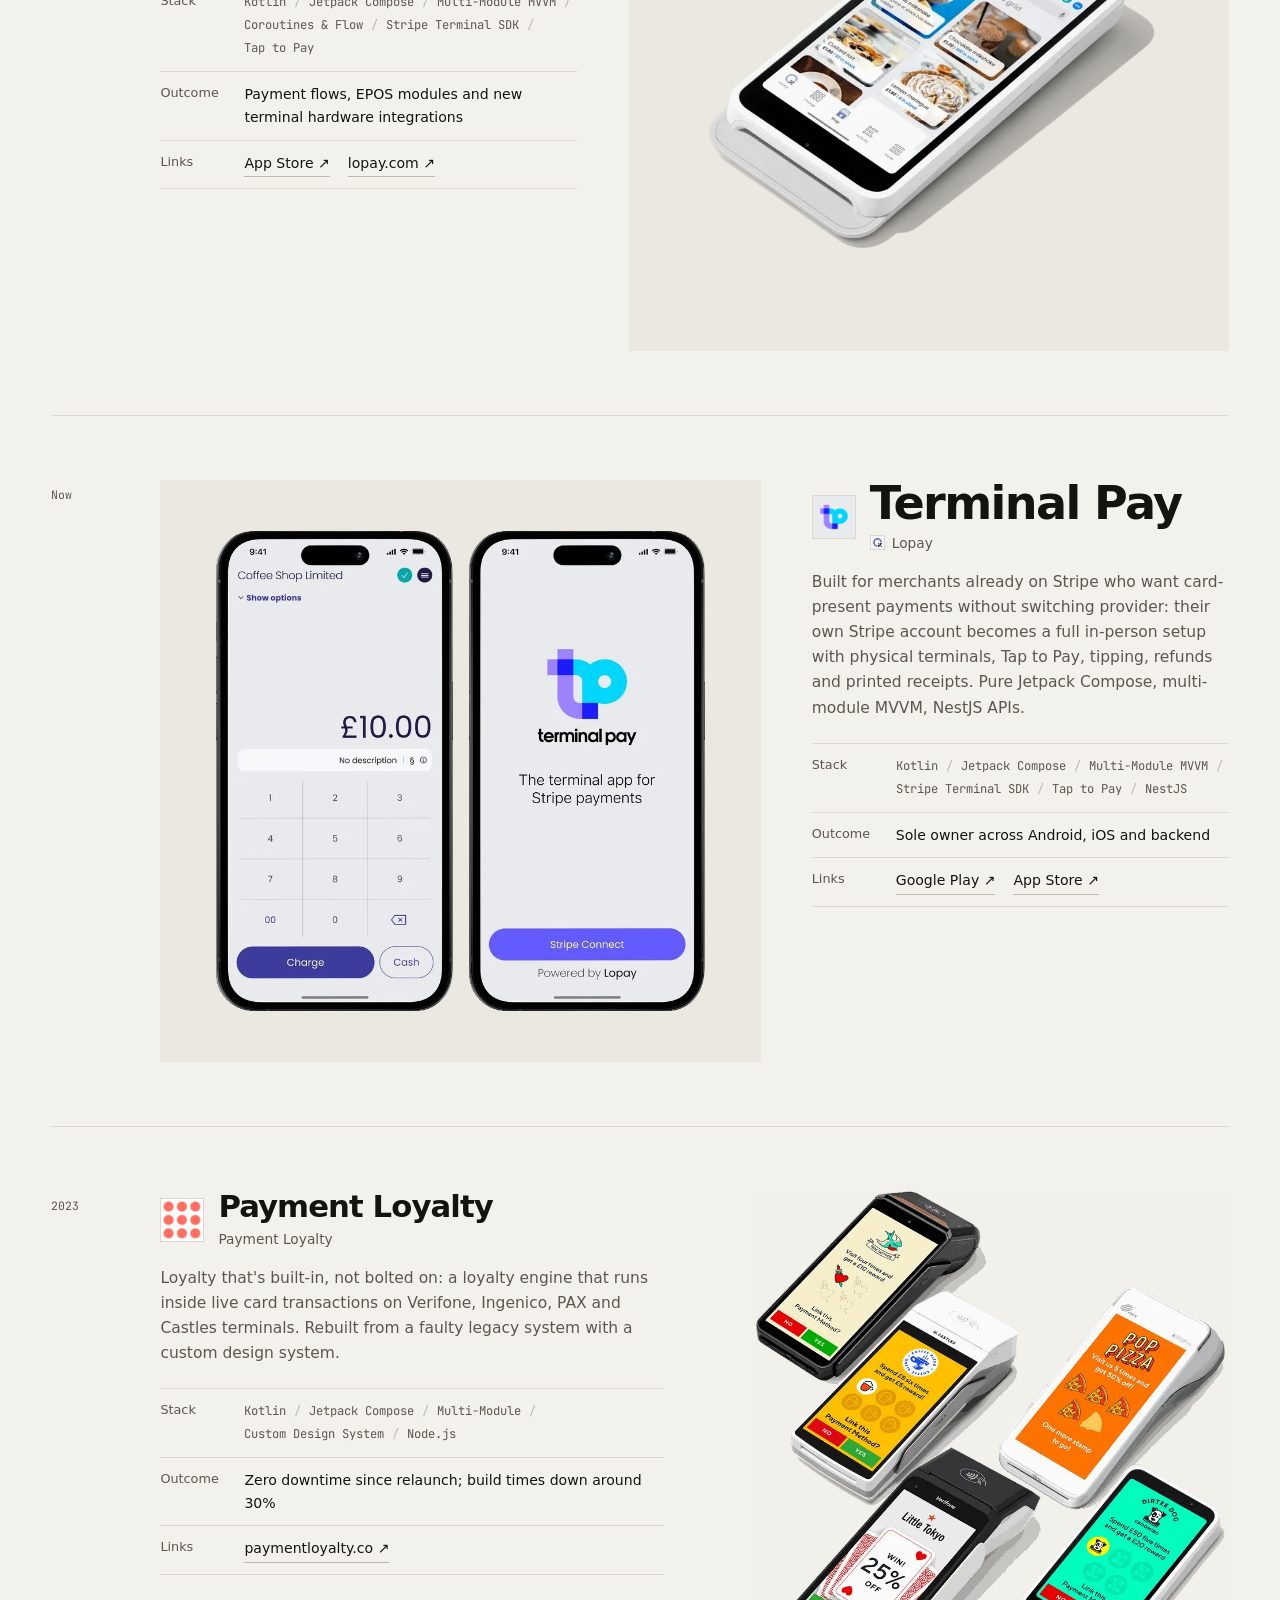
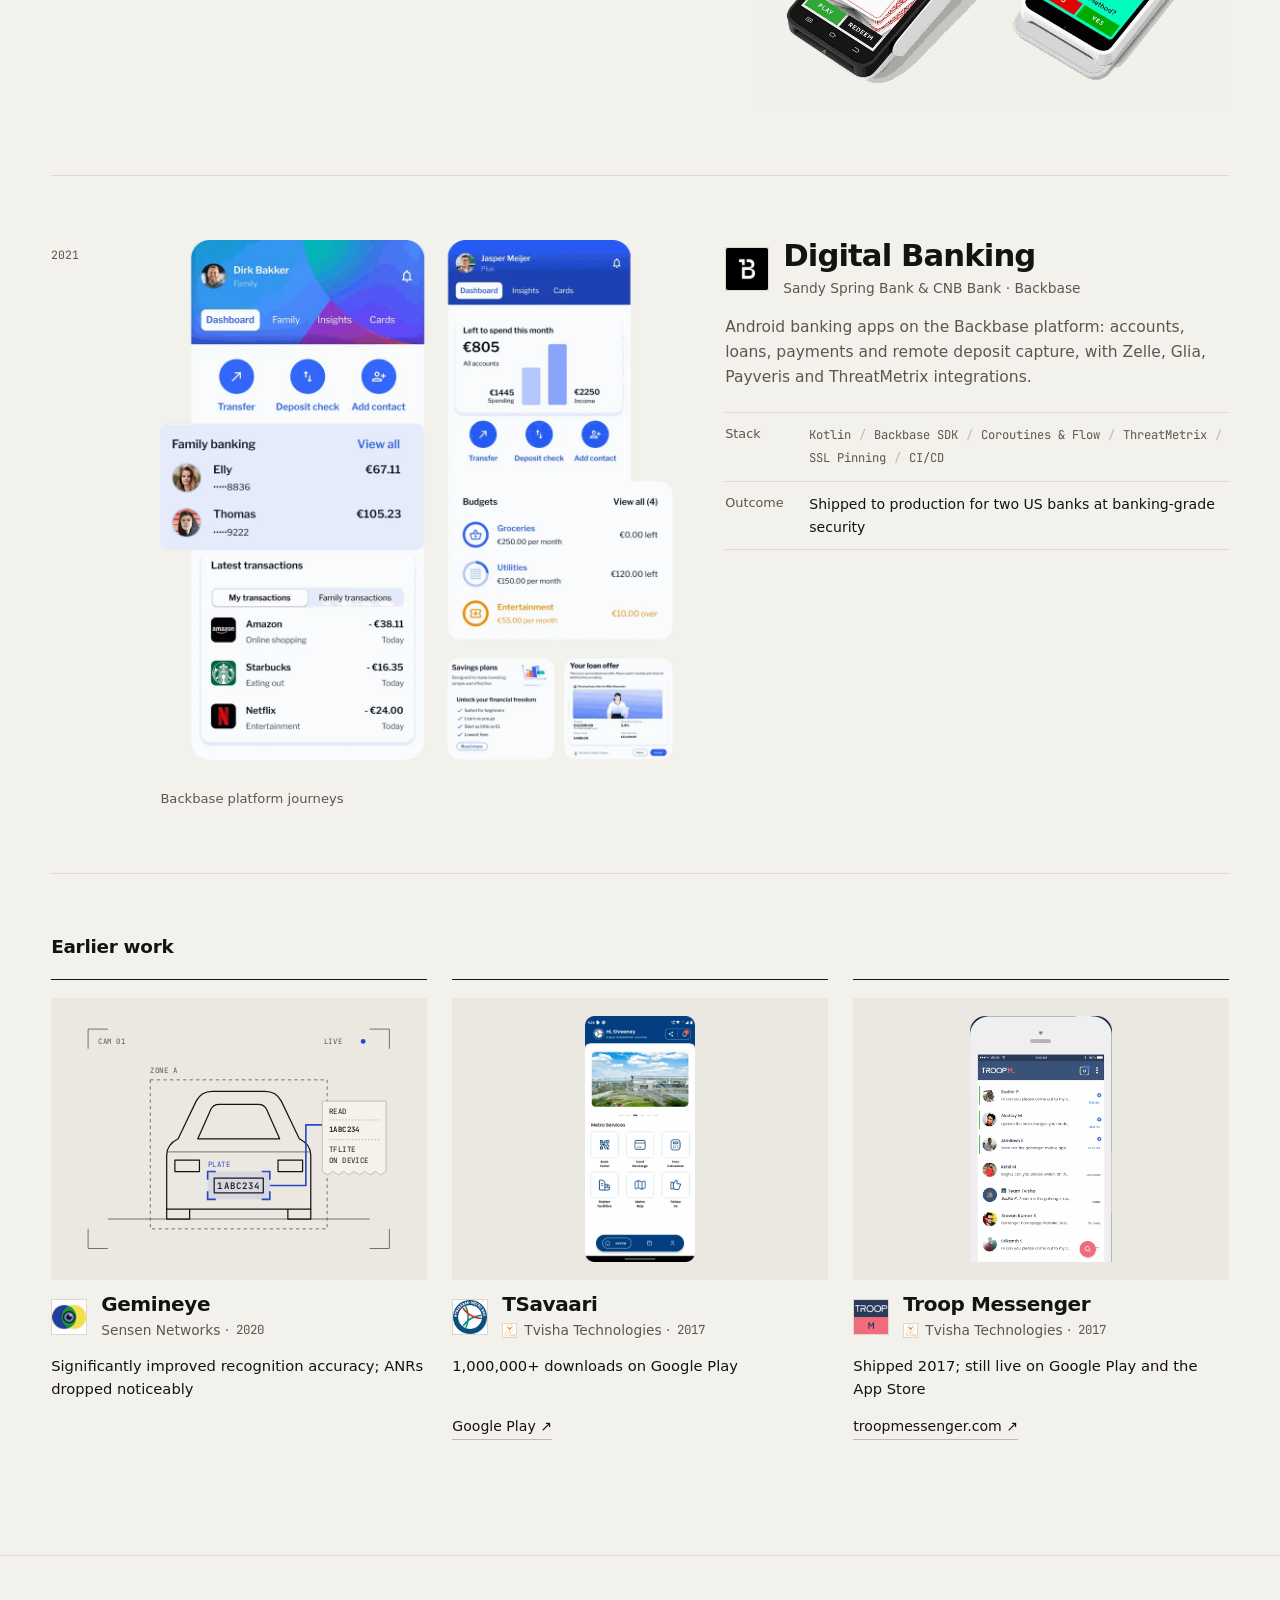
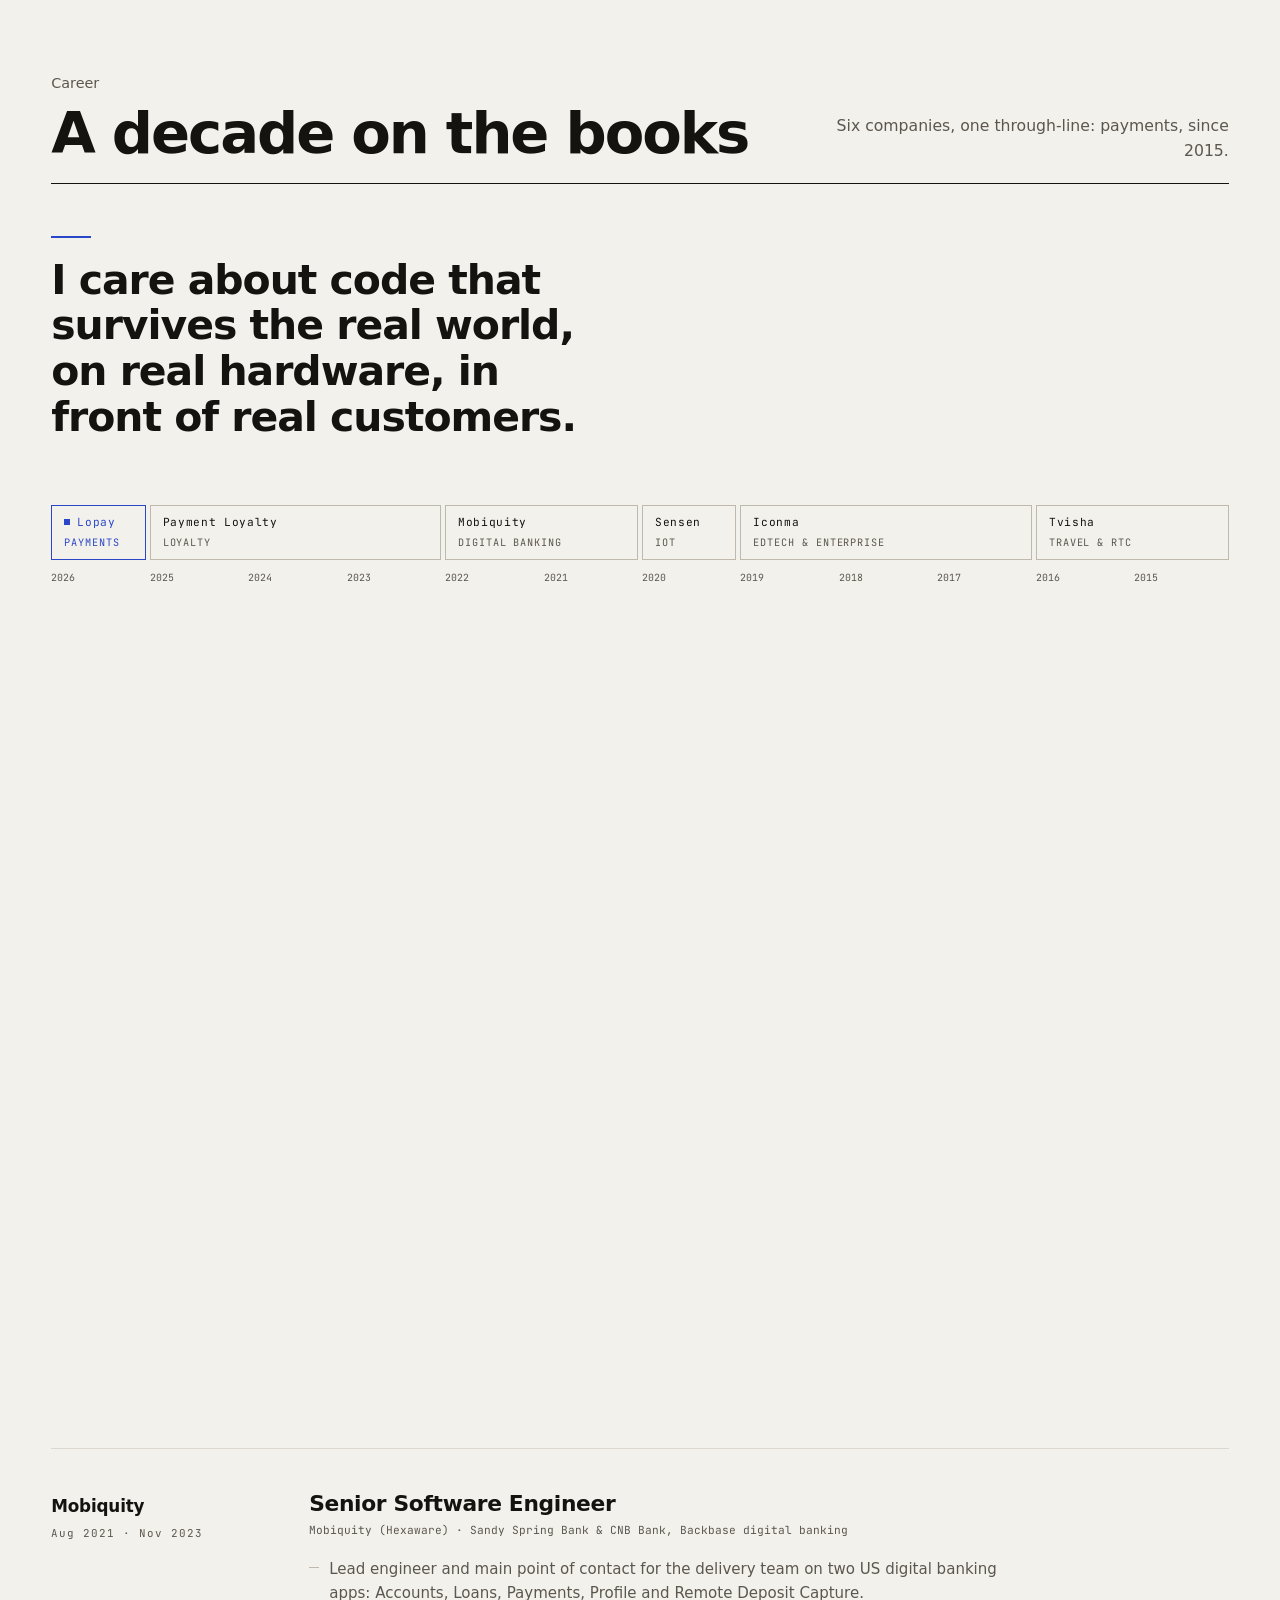
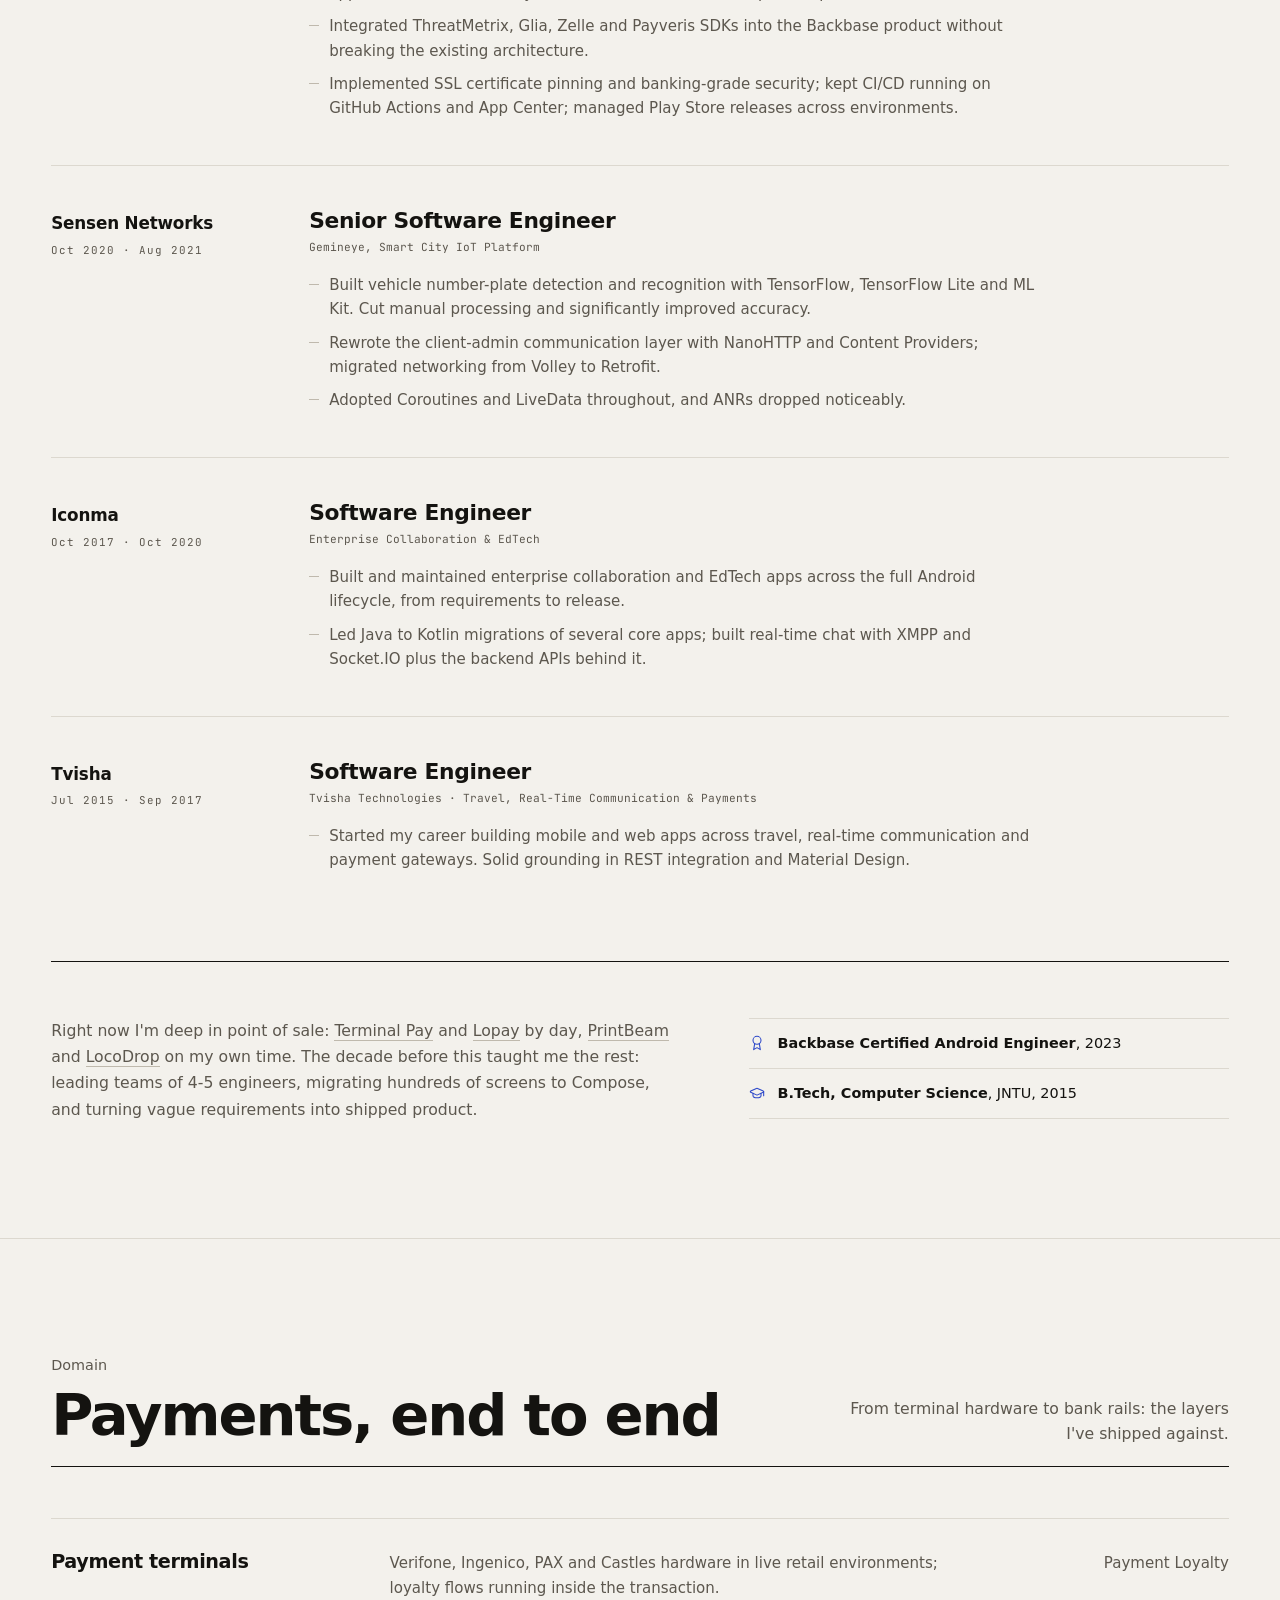
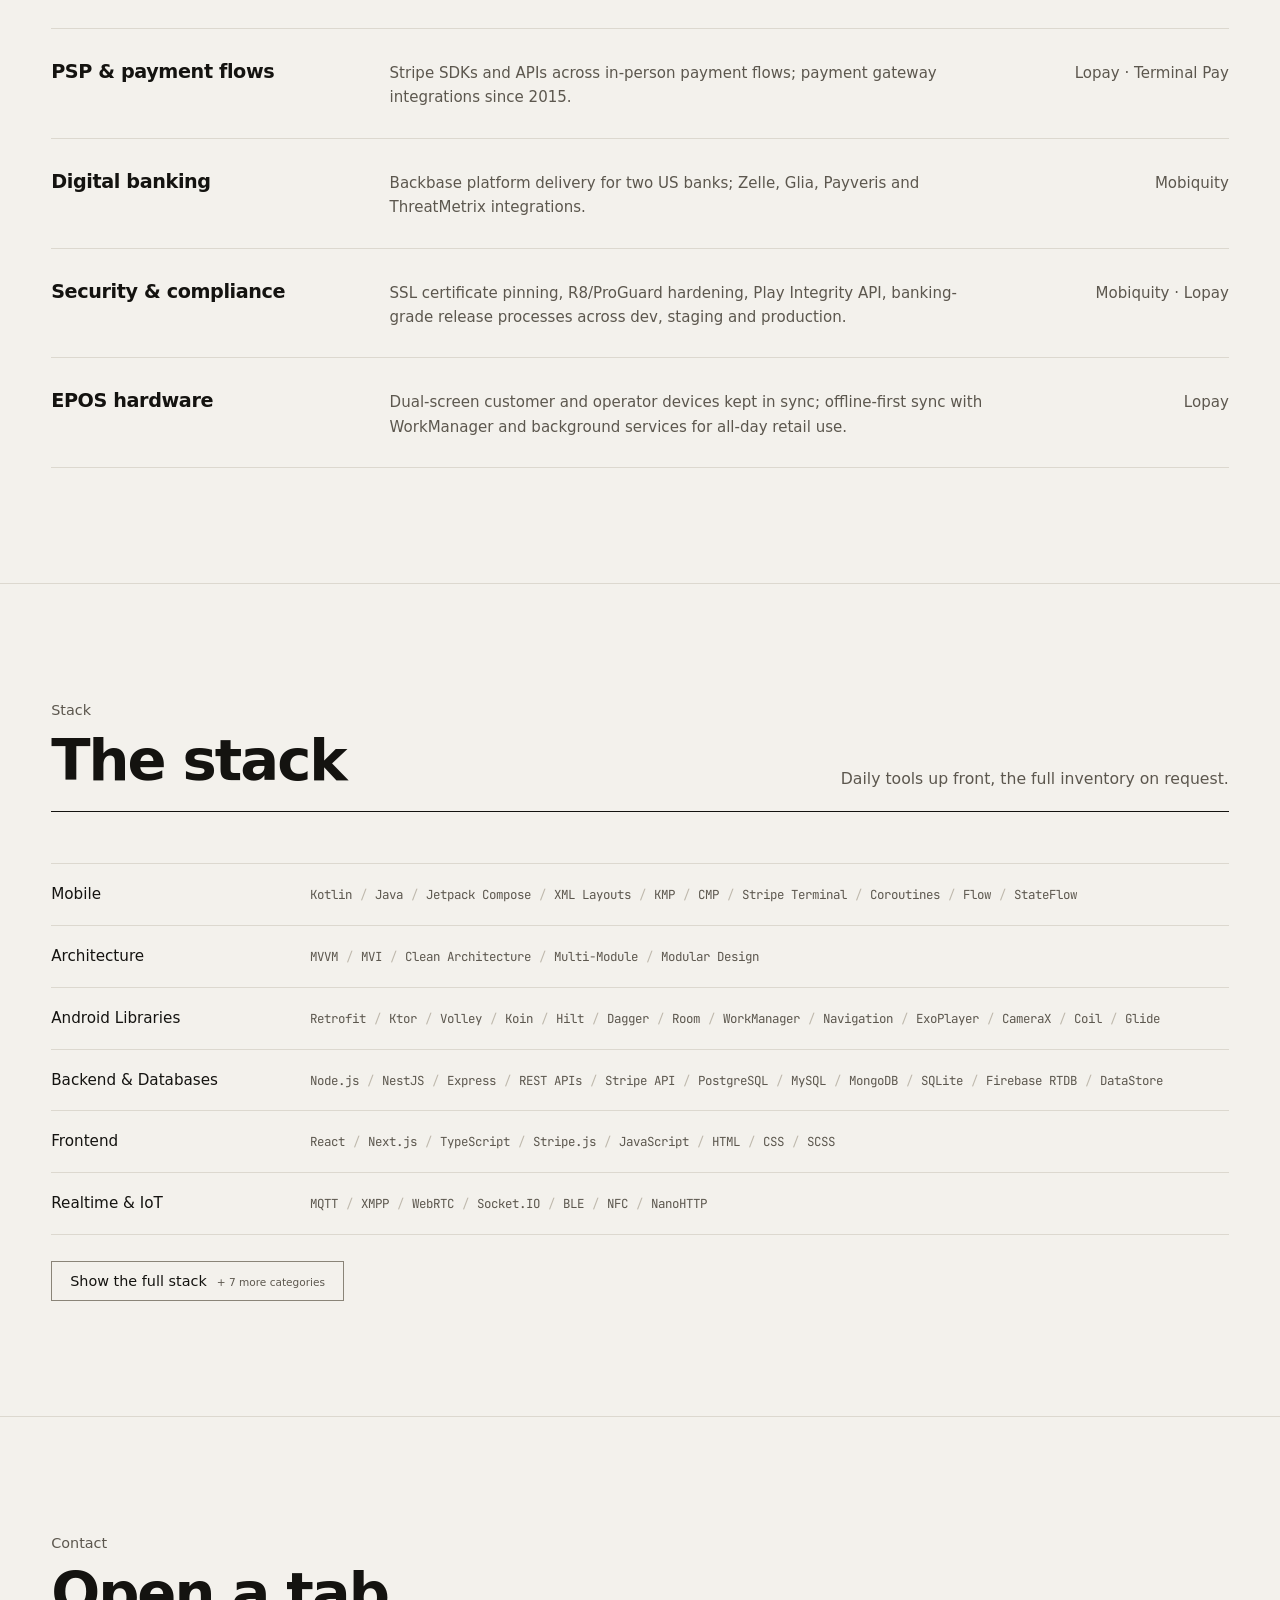
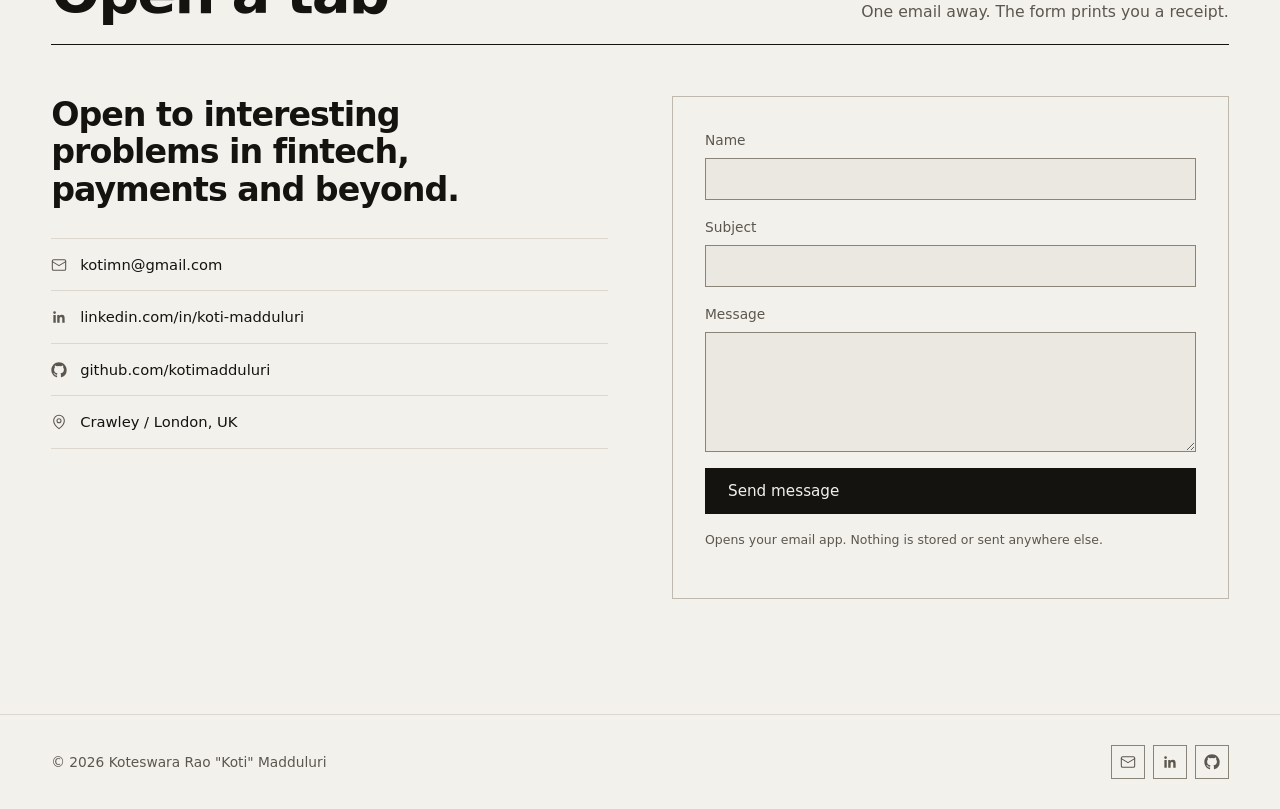
==== commit d63ab417: "Gemineye card: line illustration of on-device plate reading in place of the vendor screenshot" ====
--- a/index.html
+++ b/index.html
@@ -375,7 +375,62 @@
           <div class="proj-cards">
             <article class="proj-card reveal" data-track="company">
               <figure class="proj-card-media">
-                <img class="shot-plate" src="assets/shots/gemineye-zone.webp" alt="Gemineye detection zone marked out over the live camera view on an Android device" loading="lazy" width="485" height="230" />
+                <svg class="ill-anpr" viewBox="0 0 400 300" role="img" aria-label="Illustration: an on-device camera view locks onto a vehicle number plate and reads it" xmlns="http://www.w3.org/2000/svg">
+                  <style>
+                    .ill-anpr .ln { fill: none; stroke: var(--ink); stroke-width: 1.5; stroke-linejoin: round; stroke-linecap: round; }
+                    .ill-anpr .mt { fill: none; stroke: var(--muted); stroke-width: 1; }
+                    .ill-anpr .zn { fill: none; stroke: var(--muted); stroke-width: 1; stroke-dasharray: 4 4; }
+                    .ill-anpr .sg { fill: none; stroke: var(--signal); stroke-width: 2; }
+                    .ill-anpr .sq { fill: var(--signal-quiet); }
+                    .ill-anpr .tx { font-family: var(--mono); fill: var(--muted); font-size: 9px; letter-spacing: .08em; }
+                    .ill-anpr .tl { font-family: var(--mono); fill: var(--signal); font-size: 9px; letter-spacing: .08em; }
+                    .ill-anpr .pl { font-family: var(--mono); fill: var(--ink); font-size: 11px; font-weight: 600; letter-spacing: .12em; }
+                    .ill-anpr .pp { fill: var(--paper); stroke: var(--paper-rule); stroke-width: 1; }
+                    .ill-anpr .pk { font-family: var(--mono); fill: var(--paper-ink); font-size: 9px; letter-spacing: .06em; }
+                    .ill-anpr .pr { stroke: var(--paper-rule); stroke-width: 1; stroke-dasharray: 2 2; }
+                  </style>
+                
+                  <!-- viewfinder corners -->
+                  <path class="mt" d="M16 40V16h24M360 16h24v24M384 260v24h-24M40 284H16v-24"/>
+                  <text class="tx" x="28" y="34">CAM 01</text>
+                  <circle cx="352" cy="31" r="3" fill="var(--signal)"/>
+                  <text class="tx" x="304" y="34">LIVE</text>
+                
+                  <!-- ground line -->
+                  <path class="mt" d="M40 248h320"/>
+                
+                  <!-- car, rear view -->
+                  <path class="ln" d="M112 236V170c0-10 6-16 14-20l22-46c4-8 10-12 20-12h64c10 0 16 4 20 12l22 46c8 4 14 10 14 20v66"/>
+                  <path class="ln" d="M150 150l16-36c2-4 5-6 10-6h48c5 0 8 2 10 6l16 36z"/>
+                  <path class="ln" d="M112 236h176M112 236v12h28v-12M260 236v12h28v-12"/>
+                  <path class="ln" d="M122 176h30v14h-30zM248 176h30v14h-30z"/>
+                  <path class="mt" d="M112 166h176"/>
+                
+                  <!-- detection zone -->
+                  <rect class="zn" x="92" y="78" width="216" height="182"/>
+                  <text class="tx" x="92" y="70">ZONE A</text>
+                
+                  <!-- plate + lock box -->
+                  <rect class="ln" x="170" y="198" width="60" height="18"/>
+                  <text class="pl" x="200" y="211" text-anchor="middle">1ABC234</text>
+                  <rect class="sq" x="162" y="190" width="76" height="34"/>
+                  <path class="sg" d="M162 200v-10h10M228 190h10v10M238 214v10h-10M172 224h-10v-10"/>
+                  <text class="tl" x="162" y="184">PLATE</text>
+                
+                  <!-- leader to readout -->
+                  <path class="sg" d="M238 207h44v-74h20" stroke-width="1"/>
+                
+                  <!-- readout slip (receipt motif) -->
+                  <g transform="translate(302 104)">
+                    <path class="pp" d="M0 0h78v86l-6.5 4-6.5-4-6.5 4-6.5-4-6.5 4-6.5-4-6.5 4-6.5-4-6.5 4-6.5-4-6.5 4L0 86z"/>
+                    <text class="pk" x="8" y="16">READ</text>
+                    <path class="pr" d="M8 23h62"/>
+                    <text class="pk" x="8" y="38" font-weight="600">1ABC234</text>
+                    <path class="pr" d="M8 47h62"/>
+                    <text class="pk" x="8" y="62">TFLITE</text>
+                    <text class="pk" x="8" y="75">ON DEVICE</text>
+                  </g>
+                </svg>
               </figure>
               <div class="proj-head">
                 <img class="proj-app-ic" src="assets/apps/sensen.png" alt="" width="44" height="44" loading="lazy" />
--- a/css/style.css
+++ b/css/style.css
@@ -755,7 +755,7 @@
   overflow: hidden;
   padding: 18px;
 }
-.proj-card-media img { display: block; width: 100%; height: 100%; object-fit: contain; }
+.proj-card-media img, .proj-card-media svg { display: block; width: 100%; height: 100%; object-fit: contain; }
 .proj-year { font-family: var(--mono); font-size: 0.78rem; }
 .proj-card-outcome { font-size: 0.92rem; line-height: 1.55; }
 .proj-card .proj-links { margin-top: auto; }
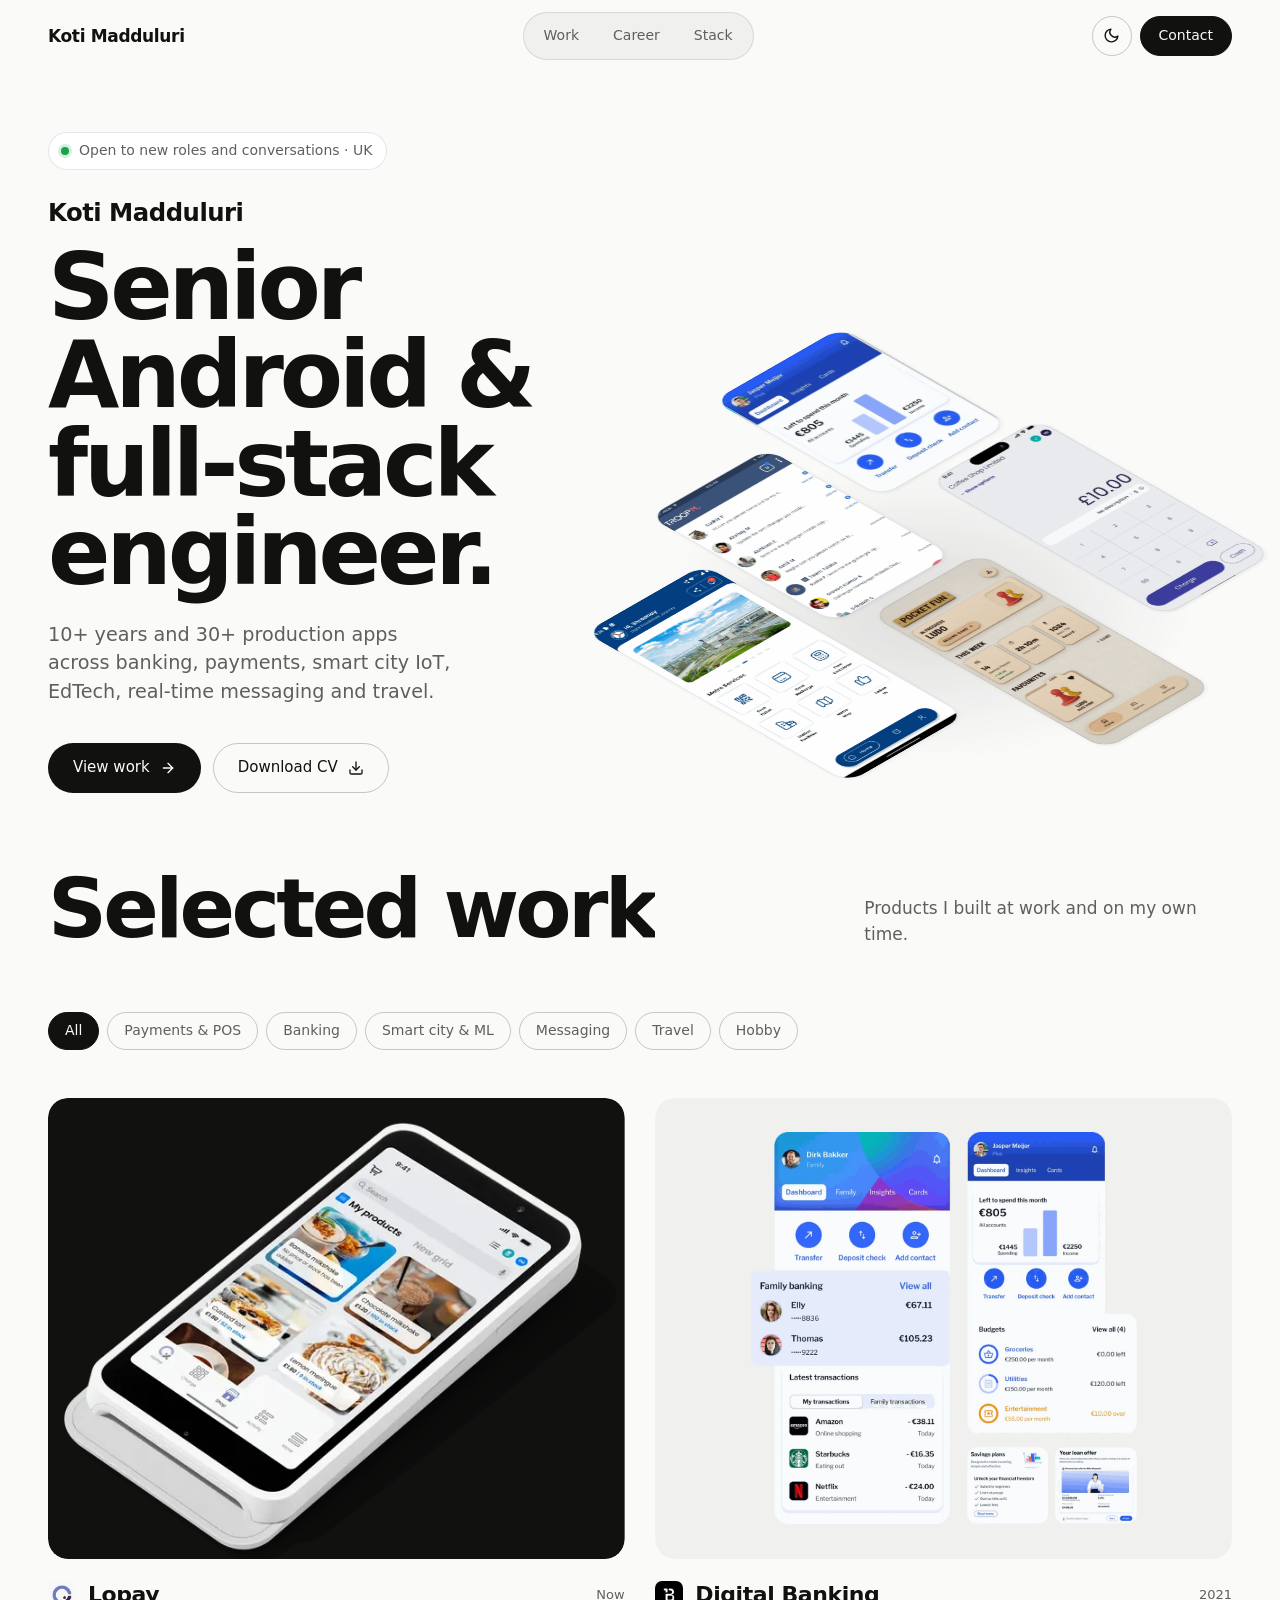
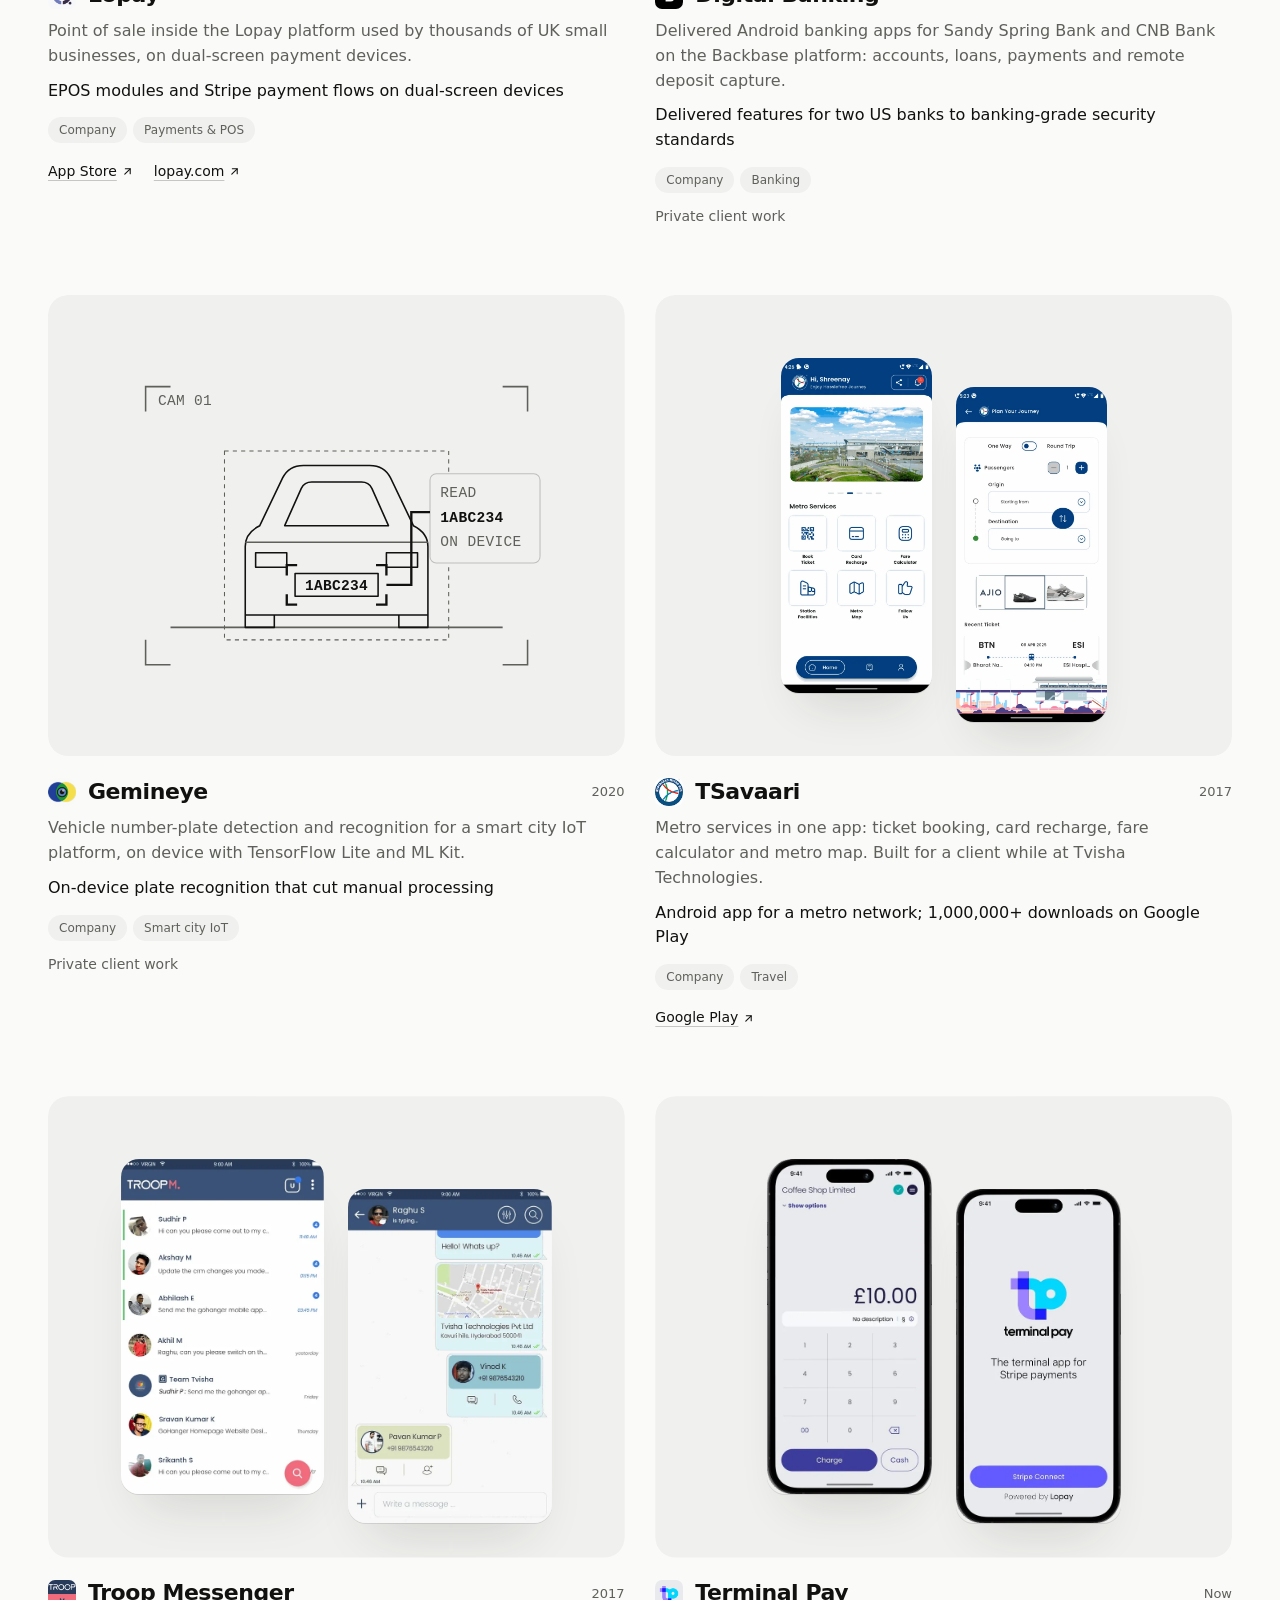
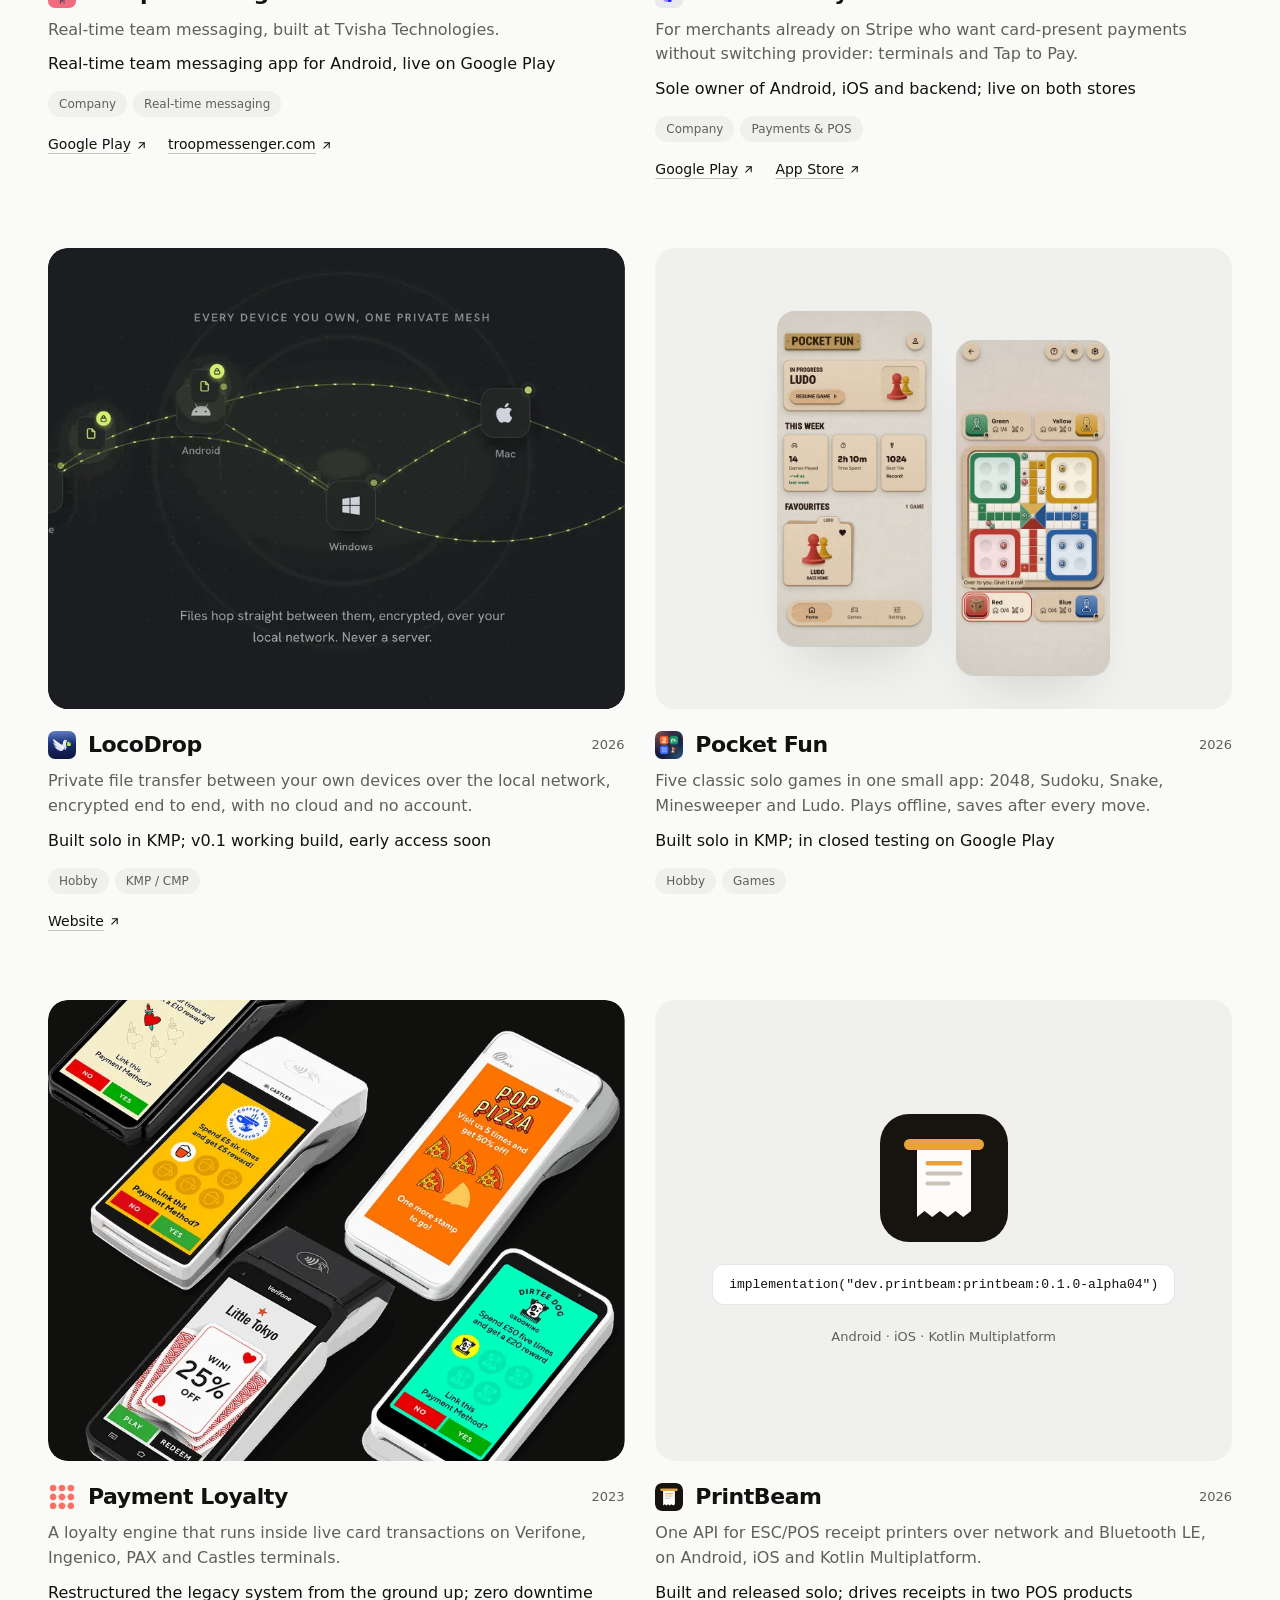
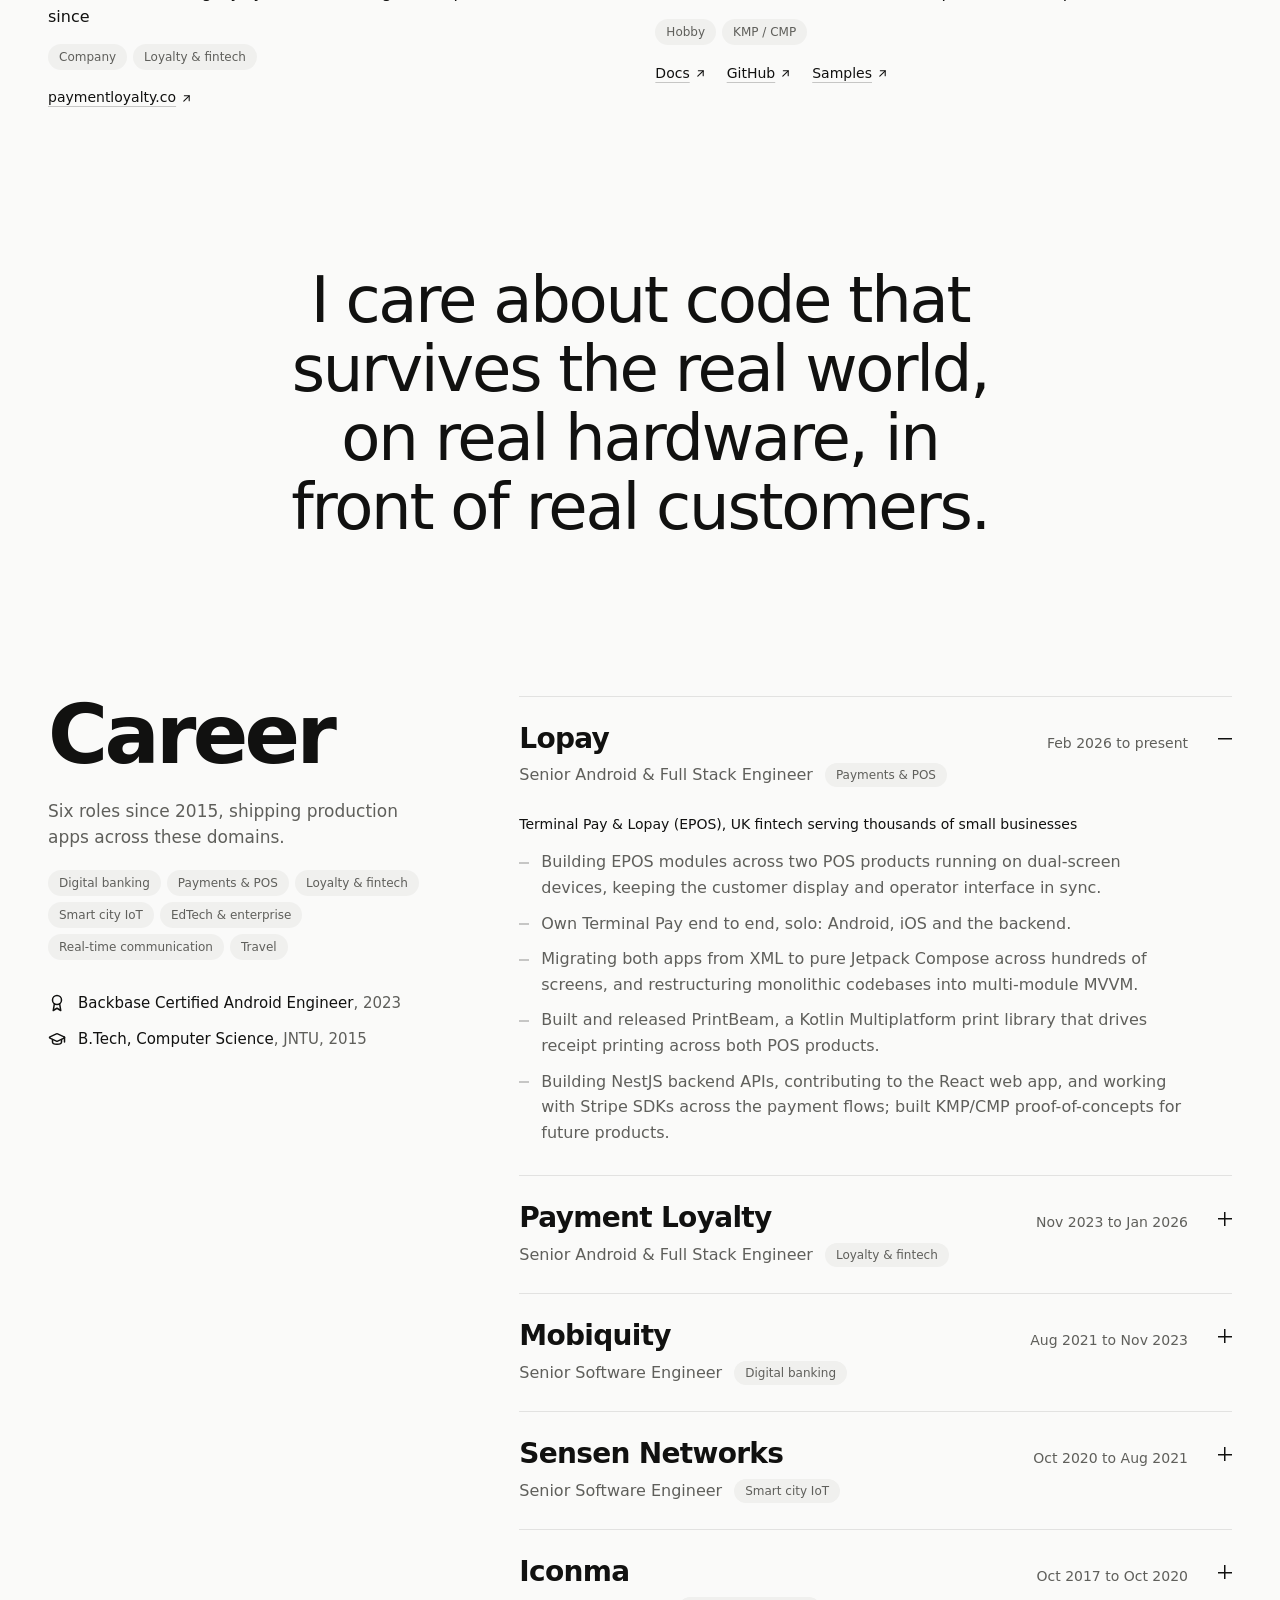
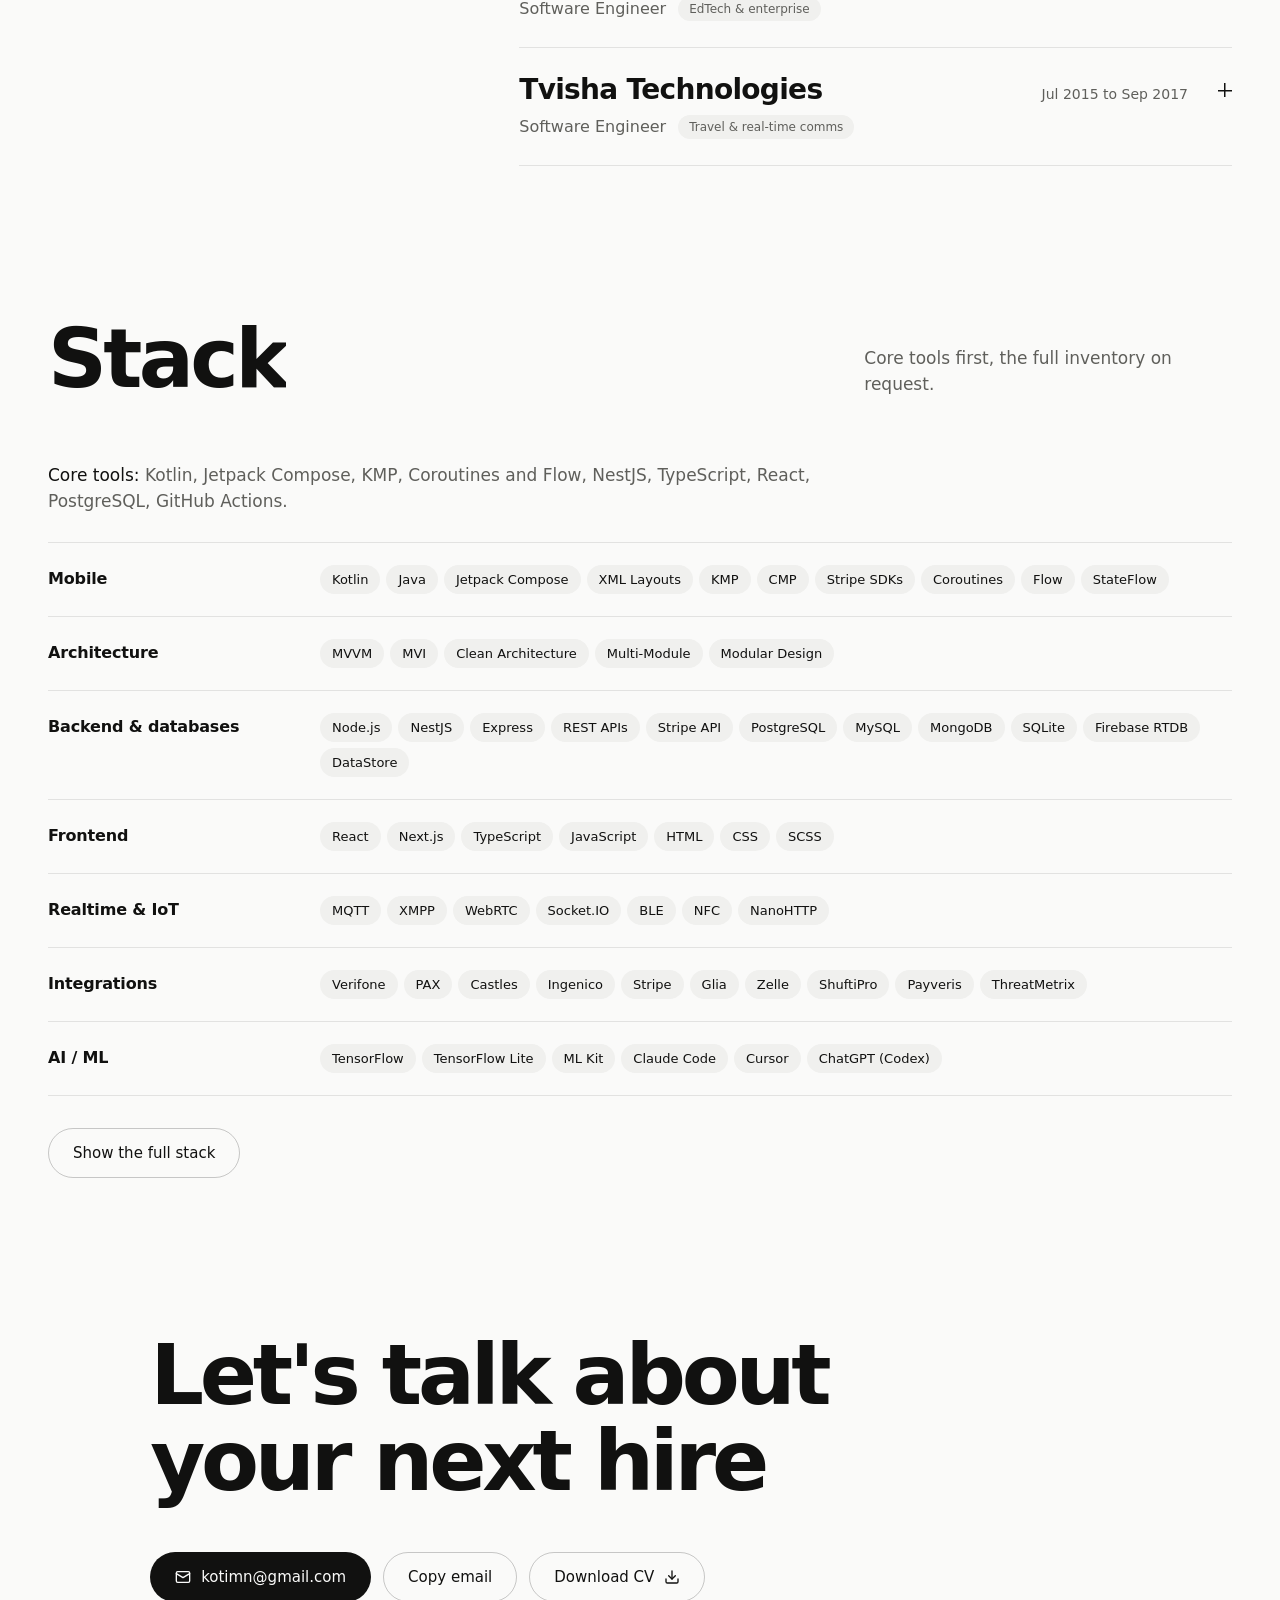
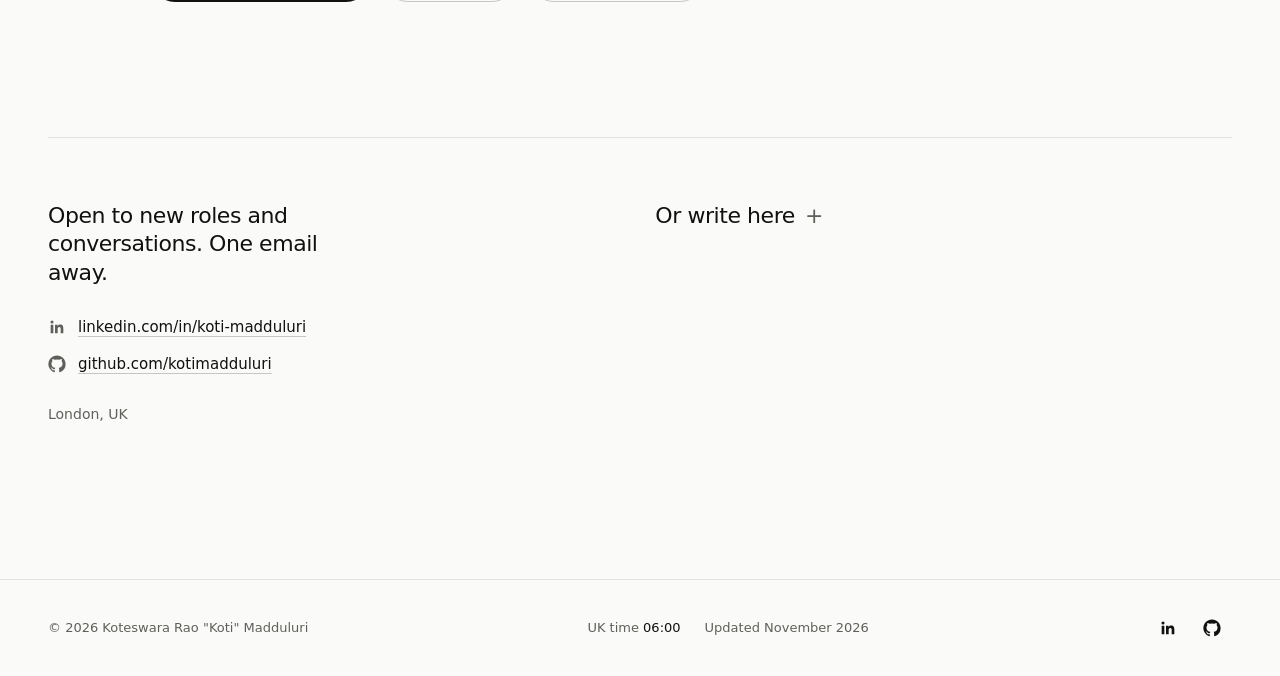
==== commit 1196f206: "Redesign: broad positioning, isometric hero, work tiles with filters, career, stack and contact Home" ====
--- a/index.html
+++ b/index.html
@@ -1,61 +1,51 @@
 <!DOCTYPE html>
-<html lang="en" class="no-js">
+<html lang="en">
 <head>
   <meta charset="UTF-8" />
   <meta name="viewport" content="width=device-width, initial-scale=1.0" />
-  <title>Koti Madduluri - Senior Android &amp; Full Stack Engineer · Payments</title>
-  <meta name="description" content="Koti Madduluri - Senior Android &amp; Full Stack Engineer in London, UK. 10+ years across payment terminals, EPOS, digital banking, smart city IoT, on-device ML and EdTech. 30+ production apps." />
+  <title>Koti Madduluri - Senior Android &amp; Full-Stack Engineer</title>
+  <meta name="description" content="Koti Madduluri, Senior Android &amp; full-stack engineer in London, UK. 10+ years and 30+ production apps across banking, payments, smart city IoT, EdTech, real-time messaging and travel." />
   <meta name="author" content="Koti Madduluri" />
   <link rel="canonical" href="https://kotimadduluri.github.io/" />
 
   <meta property="og:type" content="website" />
-  <meta property="og:title" content="Koti Madduluri - Senior Android &amp; Full Stack Engineer · Payments" />
-  <meta property="og:description" content="Kotlin · Jetpack Compose · KMP/CMP - Fintech, Payments &amp; EPOS. 10+ years, 30+ production apps." />
+  <meta property="og:title" content="Koti Madduluri - Senior Android &amp; Full-Stack Engineer" />
+  <meta property="og:description" content="10+ years and 30+ production apps across banking, payments, smart city IoT, EdTech, real-time messaging and travel. London, UK." />
   <meta property="og:url" content="https://kotimadduluri.github.io/" />
   <meta property="og:site_name" content="Koti Madduluri" />
   <meta property="og:image" content="https://kotimadduluri.github.io/assets/og.png" />
   <meta property="og:image:width" content="1200" />
   <meta property="og:image:height" content="630" />
-  <meta property="og:image:alt" content="Koti Madduluri, Senior Android &amp; Full Stack Engineer. I build the Android behind payments: card terminals, EPOS tills and digital banking apps." />
+  <meta property="og:image:alt" content="Koti Madduluri, Senior Android &amp; full-stack engineer. 10+ years and 30+ production apps across many domains." />
   <meta name="twitter:card" content="summary_large_image" />
   <meta name="twitter:image" content="https://kotimadduluri.github.io/assets/og.png" />
-  <meta name="twitter:title" content="Koti Madduluri - Senior Android &amp; Full Stack Engineer · Payments" />
-  <meta name="twitter:description" content="Kotlin · Jetpack Compose · KMP/CMP - Fintech, Payments &amp; EPOS. 10+ years, 30+ production apps." />
-
-  <meta name="theme-color" content="#f3f1ec" />
+  <meta name="twitter:title" content="Koti Madduluri - Senior Android &amp; Full-Stack Engineer" />
+  <meta name="twitter:description" content="10+ years and 30+ production apps across banking, payments, smart city IoT, EdTech, real-time messaging and travel. London, UK." />
+
+  <meta name="theme-color" content="#fafaf9" />
   <link rel="icon" href="assets/favicon.svg" type="image/svg+xml" />
-
   <link rel="preconnect" href="https://api.fontshare.com" />
   <link rel="preconnect" href="https://cdn.fontshare.com" crossorigin />
-  <link rel="preconnect" href="https://fonts.googleapis.com" />
-  <link rel="preconnect" href="https://fonts.gstatic.com" crossorigin />
-  <!-- Fontshare drops the second family when these are combined in one request -->
-  <link href="https://api.fontshare.com/v2/css?f[]=general-sans@400,500,600&display=swap" rel="stylesheet" />
-  <link href="https://api.fontshare.com/v2/css?f[]=cabinet-grotesk@700,800&display=swap" rel="stylesheet" />
-  <link href="https://fonts.googleapis.com/css2?family=JetBrains+Mono:wght@400;500;700&display=swap" rel="stylesheet" />
-
-  <link rel="stylesheet" href="css/style.css" />
-
-  <!-- Set theme before first paint to avoid a flash of the wrong mode -->
+  <link href="https://api.fontshare.com/v2/css?f[]=satoshi@400,500,700&display=swap" rel="stylesheet" />
+  <link rel="stylesheet" href="css/home.css" />
   <script>
+    // Theme before first paint. Same `theme` key as the live site.
     (function () {
-      var stored = null;
-      try { stored = localStorage.getItem("theme"); } catch (e) {}
-      // no saved choice: follow the OS scheme
-      var theme = stored || (matchMedia("(prefers-color-scheme: dark)").matches ? "dark" : "light");
-      document.documentElement.setAttribute("data-theme", theme);
-      var tc = document.querySelector('meta[name="theme-color"]');
-      if (tc) tc.setAttribute("content", theme === "dark" ? "#0e0d0c" : "#f3f1ec");
+      var d = document.documentElement, s = null;
+      try { s = localStorage.getItem("theme"); } catch (e) {}
+      var t = s === "dark" || s === "light" ? s : (matchMedia("(prefers-color-scheme: dark)").matches ? "dark" : "light");
+      d.setAttribute("data-theme", t);
+      document.querySelector('meta[name="theme-color"]').setAttribute("content", t === "dark" ? "#0d0d0c" : "#fafaf9");
     })();
   </script>
-
   <script type="application/ld+json">
   {
     "@context": "https://schema.org",
     "@type": "Person",
     "name": "Koteswara Rao Madduluri",
     "alternateName": "Koti Madduluri",
-    "jobTitle": "Senior Android & Full Stack Engineer",
+    "jobTitle": "Senior Android & Full-Stack Engineer",
+    "description": "Senior Android and full-stack engineer with 10+ years and 30+ production apps across banking, payments, smart city IoT, EdTech, real-time messaging and travel.",
     "email": "mailto:kotimn@gmail.com",
     "url": "https://kotimadduluri.github.io/",
     "image": "https://kotimadduluri.github.io/assets/og.png",
@@ -65,704 +55,490 @@
     ],
     "worksFor": { "@type": "Organization", "name": "Lopay", "url": "https://lopay.com" },
     "alumniOf": { "@type": "CollegeOrUniversity", "name": "Jawaharlal Nehru Technological University" },
-    "knowsAbout": ["Android", "Kotlin", "Jetpack Compose", "Kotlin Multiplatform", "Payments", "EPOS", "Digital Banking", "Healthcare", "Smart City IoT", "On-Device Machine Learning", "EdTech", "React", "Node.js"],
+    "knowsAbout": ["Android", "Kotlin", "Jetpack Compose", "Kotlin Multiplatform", "Digital Banking", "Payments", "Smart City IoT", "EdTech", "Real-Time Messaging", "Travel", "React", "Node.js"],
     "address": { "@type": "PostalAddress", "addressLocality": "London", "addressCountry": "GB" }
   }
   </script>
-
   <script type="application/ld+json">
   {
     "@context": "https://schema.org",
     "@type": "WebSite",
     "name": "Koti Madduluri",
     "url": "https://kotimadduluri.github.io/",
-    "description": "Portfolio of Koti Madduluri, Senior Android & Full Stack Engineer. Kotlin, Jetpack Compose, KMP/CMP. Fintech, payments and EPOS. London, UK.",
+    "description": "Portfolio of Koti Madduluri, Senior Android & full-stack engineer. 10+ years and 30+ production apps across banking, payments, smart city IoT, EdTech, real-time messaging and travel. London, UK.",
     "author": { "@type": "Person", "name": "Koteswara Rao Madduluri" }
   }
   </script>
 </head>
 <body>
 
-<!-- Inline SVG icon sprite -->
 <svg width="0" height="0" style="position:absolute" aria-hidden="true">
   <defs>
-    <symbol id="i-pin" viewBox="0 0 24 24"><path d="M20 10c0 6-8 12-8 12S4 16 4 10a8 8 0 0 1 16 0z"/><circle cx="12" cy="10" r="3"/></symbol>
-    <symbol id="i-mail" viewBox="0 0 24 24"><rect x="2" y="4" width="20" height="16" rx="2"/><path d="m22 7-10 6L2 7"/></symbol>
     <symbol id="i-download" viewBox="0 0 24 24"><path d="M21 15v4a2 2 0 0 1-2 2H5a2 2 0 0 1-2-2v-4"/><polyline points="7 10 12 15 17 10"/><line x1="12" y1="15" x2="12" y2="3"/></symbol>
     <symbol id="i-arrow-r" viewBox="0 0 24 24"><path d="M5 12h14"/><path d="m12 5 7 7-7 7"/></symbol>
+    <symbol id="i-arrow-ne" viewBox="0 0 24 24"><path d="M7 17 17 7"/><path d="M8 7h9v9"/></symbol>
     <symbol id="i-sun" viewBox="0 0 24 24"><circle cx="12" cy="12" r="4"/><path d="M12 2v2m0 16v2M4.9 4.9l1.4 1.4m11.4 11.4 1.4 1.4M2 12h2m16 0h2M4.9 19.1l1.4-1.4M17.7 6.3l1.4-1.4"/></symbol>
     <symbol id="i-moon" viewBox="0 0 24 24"><path d="M21 12.8A9 9 0 1 1 11.2 3a7 7 0 0 0 9.8 9.8z"/></symbol>
     <symbol id="i-award" viewBox="0 0 24 24"><circle cx="12" cy="8" r="6"/><path d="M15.477 12.89 17 22l-5-3-5 3 1.523-9.11"/></symbol>
     <symbol id="i-grad" viewBox="0 0 24 24"><path d="M21.42 10.922a1 1 0 0 0-.019-1.838L12.83 5.18a2 2 0 0 0-1.66 0L2.6 9.08a1 1 0 0 0 0 1.832l8.57 3.908a2 2 0 0 0 1.66 0z"/><path d="M22 10v6"/><path d="M6 12.5V16a6 3 0 0 0 12 0v-3.5"/></symbol>
-    <symbol id="i-github" viewBox="0 0 24 24"><path d="M12 .5C5.65.5.5 5.65.5 12c0 5.08 3.29 9.39 7.86 10.91.58.11.79-.25.79-.55 0-.27-.01-1.17-.02-2.12-3.2.7-3.87-1.36-3.87-1.36-.52-1.33-1.28-1.68-1.28-1.68-1.04-.71.08-.7.08-.7 1.15.08 1.76 1.19 1.76 1.19 1.03 1.76 2.7 1.25 3.35.96.1-.75.4-1.25.72-1.54-2.55-.29-5.23-1.28-5.23-5.68 0-1.26.45-2.28 1.19-3.09-.12-.29-.52-1.46.11-3.05 0 0 .97-.31 3.17 1.18a11 11 0 0 1 5.77 0c2.2-1.49 3.16-1.18 3.16-1.18.63 1.59.24 2.76.12 3.05.74.81 1.18 1.83 1.18 3.09 0 4.41-2.69 5.38-5.25 5.67.41.35.77 1.05.77 2.12 0 1.53-.01 2.76-.01 3.14 0 .3.2.66.8.55A11.51 11.51 0 0 0 23.5 12C23.5 5.65 18.35.5 12 .5z"/></symbol>
+    <symbol id="i-github" viewBox="0 0 24 24"><path d="M12 .5C5.65.5.5 5.65.5 12c0 5.08 3.29 9.39 7.86 10.91.58.11.79-.25.79-.55 0-.27-.01-1.17-.02-2.12-3.2.7-3.87-1.36-3.87-1.360-.52-1.33-1.28-1.68-1.28-1.68-1.04-.71.08-.7.08-.7 1.15.08 1.76 1.19 1.76 1.19 1.03 1.76 2.7 1.25 3.35.96.1-.75.4-1.250.72-1.54-2.55-.29-5.23-1.28-5.23-5.68 0-1.26.45-2.28 1.19-3.09-.12-.29-.52-1.46.11-3.05 0 0 .97-.31 3.17 1.18a11 11 0 0 1 5.77 0c2.2-1.49 3.16-1.18 3.16-1.18.63 1.59.24 2.76.12 3.05.74.81 1.18 1.83 1.18 3.09 0 4.41-2.69 5.38-5.25 5.67.41.35.77 1.05.77 2.12 0 1.53-.01 2.76-.01 3.14 0 .3.2.66.8.55A11.51 11.51 0 0 0 23.5 12C23.5 5.65 18.35.5 12 .5z"/></symbol>
     <symbol id="i-linkedin" viewBox="0 0 24 24"><path d="M20.45 20.45h-3.55v-5.57c0-1.33-.03-3.04-1.85-3.04-1.86 0-2.14 1.45-2.14 2.94v5.67H9.35V9h3.41v1.56h.05a3.74 3.74 0 0 1 3.37-1.85c3.6 0 4.27 2.37 4.27 5.46v6.28zM5.34 7.43a2.06 2.06 0 1 1 0-4.12 2.06 2.06 0 0 1 0 4.12zM7.12 20.45H3.56V9h3.56v11.45z"/></symbol>
+    <symbol id="i-mail" viewBox="0 0 24 24"><rect x="2" y="4" width="20" height="16" rx="2"/><path d="m22 7-10 6L2 7"/></symbol>
   </defs>
 </svg>
 
-<a class="skip-link" href="#main">Skip to content</a>
-
-<div class="scroll-progress" aria-hidden="true"></div>
-
-<header class="site-header">
-  <nav class="container nav" aria-label="Main navigation">
-    <a class="brand" href="#top">KM<span class="brand-dot">.</span></a>
-    <button class="nav-toggle" aria-expanded="false" aria-controls="nav-menu" aria-label="Toggle menu">
-      <span></span><span></span>
-    </button>
-    <ul class="nav-menu" id="nav-menu">
-      <li><a href="#work">Work</a></li>
-      <li><a href="#career">Career</a></li>
-      <li><a href="#expertise">Payments</a></li>
-      <li><a href="#skills">Skills</a></li>
-      <li><a href="#contact">Contact</a></li>
-    </ul>
-    <button class="cmdk-hint" aria-label="Open command menu" title="Command menu">
-      <kbd>&#8984;</kbd><kbd>K</kbd>
-    </button>
-    <button class="theme-toggle" aria-label="Switch theme" title="Toggle theme">
-      <svg class="ic icon-sun" aria-hidden="true"><use href="#i-sun"/></svg>
-      <svg class="ic icon-moon" aria-hidden="true"><use href="#i-moon"/></svg>
-    </button>
-  </nav>
+<a class="skip" href="#main">Skip to content</a>
+
+<header class="hdr" id="hdr">
+  <div class="wrap hdr-in">
+    <a class="brand" href="#top">Koti Madduluri</a>
+    <nav class="nav" aria-label="Main">
+      <ul class="nav-pills" id="nav-menu" popover>
+        <li><a href="#work">Work</a></li>
+        <li><a href="#career">Career</a></li>
+        <li><a href="#skills">Stack</a></li>
+        <li class="nav-contact"><a href="#contact">Contact</a></li>
+      </ul>
+    </nav>
+    <div class="hdr-end">
+      <button class="icon-btn theme-btn" type="button" aria-label="Switch theme">
+        <svg class="ic ic-sun" aria-hidden="true"><use href="#i-sun"/></svg>
+        <svg class="ic ic-moon" aria-hidden="true"><use href="#i-moon"/></svg>
+      </button>
+      <button class="pill menu-btn" type="button" popovertarget="nav-menu">Menu</button>
+      <a class="pill pill-ink" href="#contact">Contact</a>
+    </div>
+  </div>
 </header>
 
 <main id="main">
 
-  <!-- ============ MASTHEAD ============ -->
-  <section class="masthead" id="top">
-    <div class="container">
-      <div class="mast-grid">
-        <div class="mast-copy">
-          <p class="mast-status reveal"><i class="tl-live" aria-hidden="true"></i>Open to new roles and conversations · UK</p>
-          <h1 class="mast-name" aria-label="Koti Madduluri">
-            <span class="h-line"><span class="h-line-inner">Koti</span></span>
-            <span class="h-line"><span class="h-line-inner" style="--hd:110ms">Madduluri</span></span>
-          </h1>
-          <p class="mast-role reveal" style="--d:200ms">Senior Android &amp; Full Stack Engineer</p>
-          <p class="mast-thesis reveal" style="--d:280ms">I build the Android behind <em>payments</em>: <a class="copy-link" href="#p-terminal-pay">card terminals</a>, <a class="copy-link" href="#p-lopay-pos">EPOS tills</a> and <a class="copy-link" href="#p-banking">digital banking apps</a>.</p>
-          <div class="mast-actions reveal" style="--d:360ms">
-            <a class="btn btn-primary" href="#work">View my work <svg class="ic" aria-hidden="true"><use href="#i-arrow-r"/></svg></a>
-            <a class="btn btn-secondary" href="assets/Koti_Madduluri_Senior_Android_Engineer_CV.pdf" download>Download CV <svg class="ic" aria-hidden="true"><use href="#i-download"/></svg></a>
-            <a class="text-link" href="mailto:kotimn@gmail.com">Email me</a>
-          </div>
+  <!-- HERO -->
+  <section class="hero" id="top">
+    <div class="wrap hero-grid">
+      <div>
+        <p class="status" data-reveal><i class="live" aria-hidden="true"></i>Open to new roles and conversations · UK</p>
+        <h1 class="display" data-lines>
+          <span class="ml display-name"><span style="--i:0">Koti Madduluri</span></span>
+          <span class="ml"><span style="--i:1">Senior</span></span>
+          <span class="ml"><span style="--i:2">Android &amp;</span></span>
+          <span class="ml"><span style="--i:3">full-stack</span></span>
+          <span class="ml"><span style="--i:4">engineer.</span></span>
+        </h1>
+        <p class="lede" data-reveal style="--d:360ms">10+ years and 30+ production apps across banking, payments, smart city IoT, EdTech, real-time messaging and travel.</p>
+        <div class="hero-cta" data-reveal style="--d:440ms">
+          <a class="btn btn-ink" href="#work">View work <svg class="ic" aria-hidden="true"><use href="#i-arrow-r"/></svg></a>
+          <a class="btn btn-line" href="assets/Koti_Madduluri_Senior_Android_Engineer_CV.pdf" download>Download CV <svg class="ic" aria-hidden="true"><use href="#i-download"/></svg></a>
         </div>
-
-        <figure class="mast-stage stage">
-          <img src="assets/shots/lopay-terminal-hw.webp" width="640" height="661" fetchpriority="high" alt="Lopay point of sale product grid running on a Stripe S700 payment terminal" />
-          <div class="receipt receipt-slip" aria-label="Now shipping">
-            <p class="receipt-center receipt-status">*** NOW SHIPPING ***</p>
-            <hr class="receipt-rule" />
-            <div class="receipt-row"><span>Lopay EPOS</span><span>Now</span></div>
-            <div class="receipt-row"><span>Terminal Pay</span><span>Now</span></div>
-            <div class="receipt-row"><span>PrintBeam</span><span>0.1.0-alpha04</span></div>
-          </div>
-        </figure>
-      </div>
-
-      <ul class="fact-strip reveal" style="--d:420ms" aria-label="Career facts">
-        <li><span class="fact-num">10+</span><span class="fact-label">Years of experience</span></li>
-        <li><span class="fact-num">30+</span><span class="fact-label">Production apps</span></li>
-        <li><span class="fact-num">6</span><span class="fact-label">Companies</span></li>
-        <li><span class="fact-num">2</span><span class="fact-label">Products in flight</span></li>
-      </ul>
-
-      <div class="integrations reveal">
-        <p class="integrations-label meta">Shipped against</p>
-        <ul class="integrations-list">
-          <li>Verifone</li><li>Ingenico</li><li>PAX</li><li>Castles</li><li>Stripe</li><li>Backbase</li><li>Zelle</li><li>Glia</li><li>Payveris</li><li>ThreatMetrix</li><li>ShuftiPro</li>
-        </ul>
+      </div>
+
+      <!-- Composed from real app screens: travel, messaging, banking, payments, games -->
+      <div class="iso" aria-hidden="true">
+        <div class="iso-plane" id="iso-plane">
+          <div class="slot" style="--x:4;--y:34;--w:24;--z:2;--i:0"><img src="assets/shots/tsavaari-home.webp" alt="" width="560" height="1244" /></div>
+          <div class="slot" style="--x:31;--y:20;--w:24;--z:2;--i:1"><img src="assets/shots/screen-troop.webp" alt="" width="478" height="750" /></div>
+          <div class="slot" style="--x:58;--y:6;--w:26;--z:2;--i:2"><img src="assets/shots/screen-banking.webp" alt="" width="388" height="508" /></div>
+          <div class="slot" style="--x:36;--y:60;--w:22;--z:2;--i:3"><img src="assets/shots/pocketfun-home.webp" alt="" width="386" height="836" /></div>
+          <div class="slot" style="--x:62;--y:46;--w:22;--z:6;--i:4"><img src="assets/shots/screen-terminalpay.webp" alt="" width="364" height="788" /></div>
+        </div>
       </div>
     </div>
   </section>
 
-  <!-- ============ WORK ============ -->
-  <section class="section" id="work">
-    <div class="container">
-      <div class="section-head">
-        <div>
-          <span class="section-n reveal">Products</span>
-          <h2 class="reveal">Products worth showing</h2>
-        </div>
-        <p class="section-sub reveal">Nine of them, newest first: company builds and my own. Every one shipped.</p>
-      </div>
-
-      <div class="work-tabs reveal" role="tablist" aria-label="Work type">
-        <button class="work-tab is-active" id="worktab-company" role="tab" aria-selected="true" aria-controls="proj-list" data-track="company" type="button">Company<span class="work-tab-n">07</span></button>
-        <button class="work-tab" id="worktab-personal" role="tab" aria-selected="false" aria-controls="proj-list" data-track="personal" tabindex="-1" type="button">Hobby<span class="work-tab-n">02</span></button>
-      </div>
-
-      <div class="proj-list" id="proj-list" role="tabpanel" aria-label="Selected work list">
-
-        <article class="proj-band proj-band--feature reveal" id="p-lopay-pos" data-track="company">
-          <p class="proj-idx">Now</p>
-          <div class="proj-spec">
-            <div class="proj-head">
-              <img class="proj-app-ic" src="assets/apps/lopay.png" alt="" width="44" height="44" loading="lazy" />
-              <div>
-                <h3>Lopay</h3>
-              </div>
-            </div>
-            <p class="proj-desc">Point of sale inside the Lopay platform used by 50,000+ small businesses in the UK, expanding into the US: product grids, inventory and digital receipts on Stripe payment hardware. Migrating it from XML to Compose alongside a multi-module restructure.</p>
-            <dl class="spec">
-              <dt>Stack</dt>
-              <dd><ul class="speclist"><li>Kotlin</li><li>Jetpack Compose</li><li>Multi-Module MVVM</li><li>Coroutines &amp; Flow</li><li>Stripe Terminal SDK</li><li>Tap to Pay</li></ul></dd>
-              <dt>Outcome</dt>
-              <dd class="outcome">Payment flows, EPOS modules and new terminal hardware integrations</dd>
-              <dt>Links</dt>
-              <dd><p class="proj-links">
-                <a href="https://apps.apple.com/us/app/lopay-payments-pos/id1565369434" target="_blank" rel="noopener noreferrer">App Store &#8599;</a>
-                <a href="https://lopay.com/en-gb/point-of-sale" target="_blank" rel="noopener noreferrer">lopay.com &#8599;</a>
-              </p></dd>
-            </dl>
-          </div>
-          <figure class="proj-media stage">
-            <img src="assets/shots/lopay-terminal-hw.webp" alt="Lopay point of sale product grid running on a Stripe S700 payment terminal" loading="lazy" width="640" height="661" />
-          </figure>
-        </article>
-
-        <article class="proj-band proj-band--feature reveal" id="p-terminal-pay" data-track="company">
-          <p class="proj-idx">Now</p>
-          <div class="proj-spec">
-            <div class="proj-head">
-              <img class="proj-app-ic" src="assets/apps/terminal-pay.png" alt="" width="44" height="44" loading="lazy" />
-              <div>
-                <h3>Terminal Pay</h3>
-                <p class="proj-org"><img class="proj-org-ic" src="assets/apps/lopay.png" alt="" width="15" height="15" loading="lazy" />Lopay</p>
-              </div>
-            </div>
-            <p class="proj-desc">Built for merchants already on Stripe who want card-present payments without switching provider: their own Stripe account becomes a full in-person setup with physical terminals, Tap to Pay, tipping, refunds and printed receipts. Pure Jetpack Compose, multi-module MVVM, NestJS APIs.</p>
-            <dl class="spec">
-              <dt>Stack</dt>
-              <dd><ul class="speclist"><li>Kotlin</li><li>Jetpack Compose</li><li>Multi-Module MVVM</li><li>Stripe Terminal SDK</li><li>Tap to Pay</li><li>NestJS</li></ul></dd>
-              <dt>Outcome</dt>
-              <dd class="outcome">Sole owner across Android, iOS and backend</dd>
-              <dt>Links</dt>
-              <dd><p class="proj-links">
-                <a href="https://play.google.com/store/apps/details?id=com.terminalpay" target="_blank" rel="noopener noreferrer">Google Play &#8599;</a>
-                <a href="https://apps.apple.com/us/app/terminal-pay/id6743445028" target="_blank" rel="noopener noreferrer">App Store &#8599;</a>
-              </p></dd>
-            </dl>
-          </div>
-          <figure class="proj-media stage">
-            <img src="assets/shots/terminal-pay-2.webp" alt="Terminal Pay charge screen taking a 10 pound card payment" loading="lazy" width="412" height="836" />
-            <img src="assets/shots/terminal-pay-1.webp" alt="Terminal Pay pairing screen connecting a Stripe account" loading="lazy" width="411" height="836" />
-          </figure>
-        </article>
-
-        <article class="proj-band reveal" id="p-printbeam" data-track="personal">
-          <p class="proj-idx">2026</p>
-          <div class="proj-spec">
-            <div class="proj-head">
-              <img class="proj-app-ic" src="assets/apps/printbeam.svg" alt="" width="44" height="44" loading="lazy" />
-              <div>
-                <h3>PrintBeam</h3>
-                <p class="proj-org">Own SDK release</p>
-              </div>
-            </div>
-            <p class="proj-desc">Every receipt printer speaks ESC/POS, yet every platform needs its own integration; PrintBeam collapses that into one API over network and Bluetooth LE, on Android, iOS and Kotlin Multiplatform. Shipped as hosted Maven artifacts and a Swift Package, with Compose Multiplatform, SwiftUI and native Android sample apps.</p>
-            <dl class="spec">
-              <dt>Stack</dt>
-              <dd><ul class="speclist"><li>KMP / CMP</li><li>Coroutines</li><li>Ktor Sockets</li><li>Bluetooth LE</li><li>ESC/POS</li><li>Swift Package</li></ul></dd>
-              <dt>Outcome</dt>
-              <dd class="outcome">Designed, built and released solo; free to use, including commercially</dd>
-              <dt>Links</dt>
-              <dd><p class="proj-links">
-                <a href="https://kotimadduluri.github.io/printbeam-sdk/" target="_blank" rel="noopener noreferrer">Docs &#8599;</a>
-                <a href="https://github.com/kotimadduluri/printbeam-sdk" target="_blank" rel="noopener noreferrer">GitHub &#8599;</a>
-                <a href="https://github.com/kotimadduluri/printbeam-samples" target="_blank" rel="noopener noreferrer">Samples &#8599;</a>
-              </p></dd>
-            </dl>
-          </div>
-          <figure class="proj-media">
-            <div class="receipt" role="img" aria-label="PrintBeam fact sheet printed as a receipt: Android, iOS and Kotlin Multiplatform supported; transport over TCP and Bluetooth LE; ESC/POS protocol; free to use including commercially; Maven artifact dev.printbeam:printbeam:0.1.0-alpha04">
-              <div class="receipt-row"><span>PrintBeam</span><span>0.1.0-alpha04</span></div>
-              <hr class="receipt-rule" />
-              <div class="receipt-row"><span>Android</span><span class="receipt-status">OK</span></div>
-              <div class="receipt-row"><span>iOS</span><span class="receipt-status">OK</span></div>
-              <div class="receipt-row"><span>KMP / CMP</span><span class="receipt-status">OK</span></div>
-              <hr class="receipt-rule" />
-              <div class="receipt-row"><span>Transport</span><span>TCP · BLE</span></div>
-              <div class="receipt-row"><span>Protocol</span><span>ESC/POS</span></div>
-              <div class="receipt-row"><span>License</span><span>Free + commercial</span></div>
-              <hr class="receipt-rule" />
-              <p class="pbr-code">implementation("dev.printbeam:printbeam:0.1.0-alpha04")</p>
-              <hr class="receipt-rule" />
-              <p class="receipt-center">*** one API, every printer ***</p>
-            </div>
-          </figure>
-        </article>
-
-        <article class="proj-band reveal" id="p-locodrop" data-track="personal">
-          <p class="proj-idx">2026</p>
-          <div class="proj-spec">
-            <div class="proj-head">
-              <img class="proj-app-ic" src="assets/apps/locodrop.png" alt="" width="44" height="44" loading="lazy" />
-              <div>
-                <h3>LocoDrop</h3>
-                <p class="proj-org">Own product, early access</p>
-              </div>
-            </div>
-            <p class="proj-desc">Private file transfer between your own devices: files move over the local network, encrypted end to end, with no cloud and no account. One app across Android, iPhone, Windows, Mac and Linux.</p>
-            <dl class="spec">
-              <dt>Stack</dt>
-              <dd><ul class="speclist"><li>KMP / CMP</li><li>Koin</li><li>SQLDelight</li><li>Ktor</li><li>Mutual TLS</li><li>mDNS Discovery</li><li>CameraX + ZXing</li></ul></dd>
-              <dt>Outcome</dt>
-              <dd class="outcome">v0.1 working build; early access opening soon</dd>
-              <dt>Links</dt>
-              <dd><p class="proj-links">
-                <a href="https://kotimadduluri.github.io/locodrop-web/" target="_blank" rel="noopener noreferrer">Website &#8599;</a>
-              </p></dd>
-            </dl>
-          </div>
-          <figure class="proj-media">
-            <img class="shot-plate" src="assets/shots/locodrop-mesh.webp" alt="LocoDrop device mesh: iPhone, Android, Windows, Mac and Linux linked directly over the local network, files encrypted in transit" loading="lazy" width="1120" height="643" />
-          </figure>
-        </article>
-
-        <article class="proj-band reveal" data-track="company">
-          <p class="proj-idx">2023</p>
-          <div class="proj-spec">
-            <div class="proj-head">
-              <img class="proj-app-ic" src="assets/apps/payment-loyalty.png" alt="" width="44" height="44" loading="lazy" />
-              <div>
-                <h3>Payment Loyalty</h3>
-                <p class="proj-org">Payment Loyalty</p>
-              </div>
-            </div>
-            <p class="proj-desc">Loyalty that's built-in, not bolted on: a loyalty engine that runs inside live card transactions on Verifone, Ingenico, PAX and Castles terminals. Rebuilt from a faulty legacy system with a custom design system.</p>
-            <dl class="spec">
-              <dt>Stack</dt>
-              <dd><ul class="speclist"><li>Kotlin</li><li>Jetpack Compose</li><li>Multi-Module</li><li>Custom Design System</li><li>Node.js</li></ul></dd>
-              <dt>Outcome</dt>
-              <dd class="outcome">Zero downtime since relaunch; build times down around 30%</dd>
-              <dt>Links</dt>
-              <dd><p class="proj-links">
-                <a href="https://paymentloyalty.co" target="_blank" rel="noopener noreferrer">paymentloyalty.co &#8599;</a>
-              </p></dd>
-            </dl>
-          </div>
-          <figure class="proj-media">
-            <img src="assets/shots/payment-loyalty-terminals.webp" alt="Payment Loyalty offers running on Verifone, Castles and PAX payment terminals" loading="lazy" width="819" height="900" />
-          </figure>
-        </article>
-
-        <article class="proj-band reveal" id="p-banking" data-track="company">
-          <p class="proj-idx">2021</p>
-          <div class="proj-spec">
-            <div class="proj-head">
-              <img class="proj-app-ic" src="assets/apps/backbase.png" alt="" width="44" height="44" loading="lazy" />
-              <div>
-                <h3>Digital Banking</h3>
-                <p class="proj-org">Sandy Spring Bank &amp; CNB Bank · Backbase</p>
-              </div>
-            </div>
-            <p class="proj-desc">Android banking apps on the Backbase platform: accounts, loans, payments and remote deposit capture, with Zelle, Glia, Payveris and ThreatMetrix integrations.</p>
-            <dl class="spec">
-              <dt>Stack</dt>
-              <dd><ul class="speclist"><li>Kotlin</li><li>Backbase SDK</li><li>Coroutines &amp; Flow</li><li>ThreatMetrix</li><li>SSL Pinning</li><li>CI/CD</li></ul></dd>
-              <dt>Outcome</dt>
-              <dd class="outcome">Shipped to production for two US banks at banking-grade security</dd>
-            </dl>
-          </div>
-          <figure class="proj-media">
-            <img src="assets/shots/backbase-journeys.webp" alt="Backbase platform banking journeys: family banking, spending dashboard, savings plans and a loan offer" loading="lazy" width="1064" height="1080" />
-            <figcaption class="proj-media-cap">Backbase platform journeys</figcaption>
-          </figure>
-        </article>
-
-        <div class="proj-earlier" data-group>
-          <h3 class="proj-earlier-title">Earlier work</h3>
-          <div class="proj-cards">
-            <article class="proj-card reveal" data-track="company">
-              <figure class="proj-card-media">
-                <svg class="ill-anpr" viewBox="0 0 400 300" role="img" aria-label="Illustration: an on-device camera view locks onto a vehicle number plate and reads it" xmlns="http://www.w3.org/2000/svg">
-                  <style>
-                    .ill-anpr .ln { fill: none; stroke: var(--ink); stroke-width: 1.5; stroke-linejoin: round; stroke-linecap: round; }
-                    .ill-anpr .mt { fill: none; stroke: var(--muted); stroke-width: 1; }
-                    .ill-anpr .zn { fill: none; stroke: var(--muted); stroke-width: 1; stroke-dasharray: 4 4; }
-                    .ill-anpr .sg { fill: none; stroke: var(--signal); stroke-width: 2; }
-                    .ill-anpr .sq { fill: var(--signal-quiet); }
-                    .ill-anpr .tx { font-family: var(--mono); fill: var(--muted); font-size: 9px; letter-spacing: .08em; }
-                    .ill-anpr .tl { font-family: var(--mono); fill: var(--signal); font-size: 9px; letter-spacing: .08em; }
-                    .ill-anpr .pl { font-family: var(--mono); fill: var(--ink); font-size: 11px; font-weight: 600; letter-spacing: .12em; }
-                    .ill-anpr .pp { fill: var(--paper); stroke: var(--paper-rule); stroke-width: 1; }
-                    .ill-anpr .pk { font-family: var(--mono); fill: var(--paper-ink); font-size: 9px; letter-spacing: .06em; }
-                    .ill-anpr .pr { stroke: var(--paper-rule); stroke-width: 1; stroke-dasharray: 2 2; }
-                  </style>
-                
-                  <!-- viewfinder corners -->
-                  <path class="mt" d="M16 40V16h24M360 16h24v24M384 260v24h-24M40 284H16v-24"/>
-                  <text class="tx" x="28" y="34">CAM 01</text>
-                  <circle cx="352" cy="31" r="3" fill="var(--signal)"/>
-                  <text class="tx" x="304" y="34">LIVE</text>
-                
-                  <!-- ground line -->
-                  <path class="mt" d="M40 248h320"/>
-                
-                  <!-- car, rear view -->
-                  <path class="ln" d="M112 236V170c0-10 6-16 14-20l22-46c4-8 10-12 20-12h64c10 0 16 4 20 12l22 46c8 4 14 10 14 20v66"/>
-                  <path class="ln" d="M150 150l16-36c2-4 5-6 10-6h48c5 0 8 2 10 6l16 36z"/>
-                  <path class="ln" d="M112 236h176M112 236v12h28v-12M260 236v12h28v-12"/>
-                  <path class="ln" d="M122 176h30v14h-30zM248 176h30v14h-30z"/>
-                  <path class="mt" d="M112 166h176"/>
-                
-                  <!-- detection zone -->
-                  <rect class="zn" x="92" y="78" width="216" height="182"/>
-                  <text class="tx" x="92" y="70">ZONE A</text>
-                
-                  <!-- plate + lock box -->
-                  <rect class="ln" x="170" y="198" width="60" height="18"/>
-                  <text class="pl" x="200" y="211" text-anchor="middle">1ABC234</text>
-                  <rect class="sq" x="162" y="190" width="76" height="34"/>
-                  <path class="sg" d="M162 200v-10h10M228 190h10v10M238 214v10h-10M172 224h-10v-10"/>
-                  <text class="tl" x="162" y="184">PLATE</text>
-                
-                  <!-- leader to readout -->
-                  <path class="sg" d="M238 207h44v-74h20" stroke-width="1"/>
-                
-                  <!-- readout slip (receipt motif) -->
-                  <g transform="translate(302 104)">
-                    <path class="pp" d="M0 0h78v86l-6.5 4-6.5-4-6.5 4-6.5-4-6.5 4-6.5-4-6.5 4-6.5-4-6.5 4-6.5-4-6.5 4L0 86z"/>
-                    <text class="pk" x="8" y="16">READ</text>
-                    <path class="pr" d="M8 23h62"/>
-                    <text class="pk" x="8" y="38" font-weight="600">1ABC234</text>
-                    <path class="pr" d="M8 47h62"/>
-                    <text class="pk" x="8" y="62">TFLITE</text>
-                    <text class="pk" x="8" y="75">ON DEVICE</text>
-                  </g>
-                </svg>
-              </figure>
-              <div class="proj-head">
-                <img class="proj-app-ic" src="assets/apps/sensen.png" alt="" width="44" height="44" loading="lazy" />
-                <div>
-                  <h4>Gemineye</h4>
-                  <p class="proj-org">Sensen Networks · <span class="proj-year">2020</span></p>
-                </div>
-              </div>
-              <p class="proj-card-outcome">Significantly improved recognition accuracy; ANRs dropped noticeably</p>
-            </article>
-
-            <article class="proj-card reveal" id="p-tsavaari" data-track="company" style="--d:80ms">
-              <figure class="proj-card-media">
-                <img src="assets/shots/tsavaari-home.webp" alt="TSavaari home screen with metro services: ticket booking, card recharge, fare calculator and metro map" loading="lazy" width="560" height="1244" />
-              </figure>
-              <div class="proj-head">
-                <img class="proj-app-ic" src="assets/apps/tsavaari.png" alt="" width="44" height="44" loading="lazy" />
-                <div>
-                  <h4>TSavaari</h4>
-                  <p class="proj-org"><img class="proj-org-ic" src="assets/apps/tvisha.png" alt="" width="15" height="15" loading="lazy" />Tvisha Technologies · <span class="proj-year">2017</span></p>
-                </div>
-              </div>
-              <p class="proj-card-outcome">1,000,000+ downloads on Google Play</p>
-              <p class="proj-links">
-                <a href="https://play.google.com/store/apps/details?id=com.minfy.tsavaari" target="_blank" rel="noopener noreferrer">Google Play &#8599;</a>
-              </p>
-            </article>
-
-            <article class="proj-card reveal" id="p-troop" data-track="company" style="--d:160ms">
-              <figure class="proj-card-media">
-                <img src="assets/shots/troop-chats.webp" alt="Troop Messenger conversation list" loading="lazy" width="560" height="971" />
-              </figure>
-              <div class="proj-head">
-                <img class="proj-app-ic" src="assets/apps/troop-messenger.png" alt="" width="44" height="44" loading="lazy" />
-                <div>
-                  <h4>Troop Messenger</h4>
-                  <p class="proj-org"><img class="proj-org-ic" src="assets/apps/tvisha.png" alt="" width="15" height="15" loading="lazy" />Tvisha Technologies · <span class="proj-year">2017</span></p>
-                </div>
-              </div>
-              <p class="proj-card-outcome">Shipped 2017; still live on Google Play and the App Store</p>
-              <p class="proj-links">
-                <a href="https://www.troopmessenger.com" target="_blank" rel="noopener noreferrer">troopmessenger.com &#8599;</a>
-              </p>
-            </article>
-          </div>
-        </div>
-      </div>
+  <!-- WORK -->
+  <section class="sec" id="work">
+    <div class="wrap">
+      <header class="sec-head">
+        <h2 class="h2" data-lines><span class="ml"><span>Selected work</span></span></h2>
+        <p class="sec-intro" data-reveal>Products I built at work and on my own time.</p>
+      </header>
+
+      <div class="filters" role="group" aria-label="Filter work by domain" data-reveal>
+        <button class="chip-btn" type="button" aria-pressed="true" data-f="all">All</button>
+        <button class="chip-btn" type="button" aria-pressed="false" data-f="payments">Payments &amp; POS</button>
+        <button class="chip-btn" type="button" aria-pressed="false" data-f="banking">Banking</button>
+        <button class="chip-btn" type="button" aria-pressed="false" data-f="iot">Smart city &amp; ML</button>
+        <button class="chip-btn" type="button" aria-pressed="false" data-f="messaging">Messaging</button>
+        <button class="chip-btn" type="button" aria-pressed="false" data-f="travel">Travel</button>
+        <button class="chip-btn" type="button" aria-pressed="false" data-f="hobby">Hobby</button>
+      </div>
+
+      <div class="tiles" id="tiles">
+
+        <article class="tile" id="p-lopay-pos" data-tags="payments">
+          <div class="tile-media tm-dark" data-reveal><img class="cover" src="assets/shots/lopay-terminal-hw.webp" alt="Lopay point of sale product grid running on a Stripe S700 payment terminal" width="640" height="661" loading="lazy" /></div>
+          <div class="tile-body">
+            <div class="tile-title"><img class="app-ic" src="assets/apps/lopay.png" alt="" width="28" height="28" /><h3>Lopay</h3><span class="when">Now</span></div>
+            <p class="tile-desc">Point of sale inside the Lopay platform used by thousands of UK small businesses, on dual-screen payment devices.</p>
+            <p class="tile-out">EPOS modules and Stripe payment flows on dual-screen devices</p>
+            <ul class="tags"><li>Company</li><li>Payments &amp; POS</li></ul>
+            <p class="links"><a href="https://apps.apple.com/us/app/lopay-payments-pos/id1565369434" target="_blank" rel="noopener noreferrer">App Store <svg class="ic" aria-hidden="true"><use href="#i-arrow-ne"/></svg></a><a href="https://lopay.com/en-gb/point-of-sale" target="_blank" rel="noopener noreferrer">lopay.com <svg class="ic" aria-hidden="true"><use href="#i-arrow-ne"/></svg></a></p>
+          </div>
+        </article>
+
+        <article class="tile" id="p-banking" data-tags="banking">
+          <div class="tile-media" data-reveal><img class="contain" src="assets/shots/backbase-journeys.webp" alt="Backbase platform banking journeys: family banking, spending dashboard, savings plans and a loan offer" width="1064" height="1080" loading="lazy" /></div>
+          <div class="tile-body">
+            <div class="tile-title"><img class="app-ic" src="assets/apps/backbase.png" alt="" width="28" height="28" /><h3>Digital Banking</h3><span class="when">2021</span></div>
+            <p class="tile-desc">Delivered Android banking apps for Sandy Spring Bank and CNB Bank on the Backbase platform: accounts, loans, payments and remote deposit capture.</p>
+            <p class="tile-out">Delivered features for two US banks to banking-grade security standards</p>
+            <ul class="tags"><li>Company</li><li>Banking</li></ul>
+            <p class="links links-none">Private client work</p>
+          </div>
+        </article>
+
+        <article class="tile" data-tags="iot">
+          <div class="tile-media" data-reveal>
+            <svg class="ill-anpr" viewBox="0 0 400 300" role="img" aria-label="Illustration: an on-device camera view locks onto a vehicle number plate and reads it" xmlns="http://www.w3.org/2000/svg">
+              <path class="mt" d="M16 40V16h24M360 16h24v24M384 260v24h-24M40 284H16v-24"/>
+              <text class="tx" x="28" y="34">CAM 01</text>
+              <path class="mt" d="M40 248h320"/>
+              <path class="ln" d="M112 236V170c0-10 6-16 14-20l22-46c4-8 10-12 20-12h64c10 0 16 4 20 12l22 46c8 4 14 10 14 20v66"/>
+              <path class="ln" d="M150 150l16-36c2-4 5-6 10-6h48c5 0 8 2 10 6l16 36z"/>
+              <path class="ln" d="M112 236h176M112 236v12h28v-12M260 236v12h28v-12"/>
+              <path class="ln" d="M122 176h30v14h-30zM248 176h30v14h-30z"/>
+              <path class="mt" d="M112 166h176"/>
+              <rect class="zn" x="92" y="78" width="216" height="182"/>
+              <rect class="ln" x="160" y="196" width="80" height="22"/>
+              <text class="pl" x="200" y="212" text-anchor="middle">1ABC234</text>
+              <path class="sg" d="M152 198v-10h10M238 188h10v10M248 216v10h-10M162 226h-10v-10"/>
+              <path class="sg" d="M248 207h24v-70h18" stroke-width="1"/>
+              <g transform="translate(290 100)">
+                <rect class="pp" width="106" height="86" rx="6"/>
+                <text class="tx" x="10" y="22">READ</text>
+                <text class="pl" x="10" y="46">1ABC234</text>
+                <text class="tx" x="10" y="70">ON DEVICE</text>
+              </g>
+            </svg>
+          </div>
+          <div class="tile-body">
+            <div class="tile-title"><img class="app-ic" src="assets/apps/sensen.png" alt="" width="28" height="28" /><h3>Gemineye</h3><span class="when">2020</span></div>
+            <p class="tile-desc">Vehicle number-plate detection and recognition for a smart city IoT platform, on device with TensorFlow Lite and ML Kit.</p>
+            <p class="tile-out">On-device plate recognition that cut manual processing</p>
+            <ul class="tags"><li>Company</li><li>Smart city IoT</li></ul>
+            <p class="links links-none">Private client work</p>
+          </div>
+        </article>
+
+        <article class="tile" id="p-tsavaari" data-tags="travel">
+          <div class="tile-media tm-phones" data-reveal>
+            <img class="phone" src="assets/shots/tsavaari-home.webp" alt="TSavaari home screen with metro services: ticket booking, card recharge, fare calculator and metro map" width="560" height="1244" loading="lazy" />
+            <img class="phone" src="assets/shots/tsavaari-journey.webp" alt="TSavaari journey planner with origin, destination and recent tickets" width="560" height="1244" loading="lazy" />
+          </div>
+          <div class="tile-body">
+            <div class="tile-title"><img class="app-ic" src="assets/apps/tsavaari.png" alt="" width="28" height="28" /><h3>TSavaari</h3><span class="when">2017</span></div>
+            <p class="tile-desc">Metro services in one app: ticket booking, card recharge, fare calculator and metro map. Built for a client while at Tvisha Technologies.</p>
+            <p class="tile-out">Android app for a metro network; 1,000,000+ downloads on Google Play</p>
+            <ul class="tags"><li>Company</li><li>Travel</li></ul>
+            <p class="links"><a href="https://play.google.com/store/apps/details?id=com.minfy.tsavaari" target="_blank" rel="noopener noreferrer">Google Play <svg class="ic" aria-hidden="true"><use href="#i-arrow-ne"/></svg></a></p>
+          </div>
+        </article>
+
+        <article class="tile" id="p-troop" data-tags="messaging">
+          <div class="tile-media tm-phones" data-reveal>
+            <img class="phone" src="assets/shots/troop-chats.webp" alt="Troop Messenger conversation list" width="498" height="819" loading="lazy" />
+            <img class="phone" src="assets/shots/troop-map.webp" alt="Troop Messenger chat sharing a location on a map" width="498" height="819" loading="lazy" />
+          </div>
+          <div class="tile-body">
+            <div class="tile-title"><img class="app-ic" src="assets/apps/troop-messenger.png" alt="" width="28" height="28" /><h3>Troop Messenger</h3><span class="when">2017</span></div>
+            <p class="tile-desc">Real-time team messaging, built at Tvisha Technologies.</p>
+            <p class="tile-out">Real-time team messaging app for Android, live on Google Play</p>
+            <ul class="tags"><li>Company</li><li>Real-time messaging</li></ul>
+            <p class="links"><a href="https://play.google.com/store/apps/details?id=com.tvisha.troopmessenger" target="_blank" rel="noopener noreferrer">Google Play <svg class="ic" aria-hidden="true"><use href="#i-arrow-ne"/></svg></a> <a href="https://www.troopmessenger.com" target="_blank" rel="noopener noreferrer">troopmessenger.com <svg class="ic" aria-hidden="true"><use href="#i-arrow-ne"/></svg></a></p>
+          </div>
+        </article>
+
+        <article class="tile" id="p-terminal-pay" data-tags="payments">
+          <div class="tile-media tm-phones" data-reveal>
+            <img class="phone" src="assets/shots/terminal-pay-2.webp" alt="Terminal Pay charge screen taking a 10 pound card payment" width="412" height="836" loading="lazy" />
+            <img class="phone" src="assets/shots/terminal-pay-1.webp" alt="Terminal Pay pairing screen connecting a Stripe account" width="411" height="836" loading="lazy" />
+          </div>
+          <div class="tile-body">
+            <div class="tile-title"><img class="app-ic" src="assets/apps/terminal-pay.png" alt="" width="28" height="28" /><h3>Terminal Pay</h3><span class="when">Now</span></div>
+            <p class="tile-desc">For merchants already on Stripe who want card-present payments without switching provider: terminals and Tap to Pay.</p>
+            <p class="tile-out">Sole owner of Android, iOS and backend; live on both stores</p>
+            <ul class="tags"><li>Company</li><li>Payments &amp; POS</li></ul>
+            <p class="links"><a href="https://play.google.com/store/apps/details?id=com.terminalpay" target="_blank" rel="noopener noreferrer">Google Play <svg class="ic" aria-hidden="true"><use href="#i-arrow-ne"/></svg></a><a href="https://apps.apple.com/us/app/terminal-pay/id6743445028" target="_blank" rel="noopener noreferrer">App Store <svg class="ic" aria-hidden="true"><use href="#i-arrow-ne"/></svg></a></p>
+          </div>
+        </article>
+
+        <article class="tile" id="p-locodrop" data-tags="hobby">
+          <div class="tile-media tm-dark" data-reveal><img class="cover cover-loco" src="assets/shots/locodrop-mesh.webp" alt="LocoDrop device mesh: iPhone, Android, Windows, Mac and Linux linked directly over the local network, files encrypted in transit" width="1120" height="643" loading="lazy" /></div>
+          <div class="tile-body">
+            <div class="tile-title"><img class="app-ic" src="assets/apps/locodrop.png" alt="" width="28" height="28" /><h3>LocoDrop</h3><span class="when">2026</span></div>
+            <p class="tile-desc">Private file transfer between your own devices over the local network, encrypted end to end, with no cloud and no account.</p>
+            <p class="tile-out">Built solo in KMP; v0.1 working build, early access soon</p>
+            <ul class="tags"><li>Hobby</li><li>KMP / CMP</li></ul>
+            <p class="links"><a href="https://kotimadduluri.github.io/locodrop-web/" target="_blank" rel="noopener noreferrer">Website <svg class="ic" aria-hidden="true"><use href="#i-arrow-ne"/></svg></a></p>
+          </div>
+        </article>
+
+        <article class="tile" id="p-pocketfun" data-tags="hobby">
+          <div class="tile-media tm-phones" data-reveal>
+            <img class="phone" src="assets/shots/pocketfun-home.webp" alt="Pocket Fun home screen with a Ludo game in progress, this week's play stats and favourites" width="386" height="836" loading="lazy" />
+            <img class="phone" src="assets/shots/pocketfun-ludo.webp" alt="Pocket Fun Ludo board mid-game with four players" width="386" height="836" loading="lazy" />
+          </div>
+          <div class="tile-body">
+            <div class="tile-title"><img class="app-ic" src="assets/apps/pocketfun.png" alt="" width="28" height="28" /><h3>Pocket Fun</h3><span class="when">2026</span></div>
+            <p class="tile-desc">Five classic solo games in one small app: 2048, Sudoku, Snake, Minesweeper and Ludo. Plays offline, saves after every move.</p>
+            <p class="tile-out">Built solo in KMP; in closed testing on Google Play</p>
+            <ul class="tags"><li>Hobby</li><li>Games</li></ul>
+          </div>
+        </article>
+
+        <article class="tile" data-tags="payments">
+          <div class="tile-media tm-dark" data-reveal><img class="cover" src="assets/shots/payment-loyalty-terminals.webp" alt="Payment Loyalty offers running on Verifone, Castles and PAX payment terminals" width="819" height="900" loading="lazy" /></div>
+          <div class="tile-body">
+            <div class="tile-title"><img class="app-ic" src="assets/apps/payment-loyalty.png" alt="" width="28" height="28" /><h3>Payment Loyalty</h3><span class="when">2023</span></div>
+            <p class="tile-desc">A loyalty engine that runs inside live card transactions on Verifone, Ingenico, PAX and Castles terminals.</p>
+            <p class="tile-out">Restructured the legacy system from the ground up; zero downtime since</p>
+            <ul class="tags"><li>Company</li><li>Loyalty &amp; fintech</li></ul>
+            <p class="links"><a href="https://paymentloyalty.co" target="_blank" rel="noopener noreferrer">paymentloyalty.co <svg class="ic" aria-hidden="true"><use href="#i-arrow-ne"/></svg></a></p>
+          </div>
+        </article>
+
+        <article class="tile" id="p-printbeam" data-tags="hobby">
+          <div class="tile-media tm-sdk" data-reveal>
+            <img class="sdk-ic" src="assets/apps/printbeam.svg" alt="" width="96" height="96" />
+            <code class="sdk-line">implementation("dev.printbeam:printbeam:0.1.0-alpha04")</code>
+            <p class="sdk-plat">Android · iOS · Kotlin Multiplatform</p>
+          </div>
+          <div class="tile-body">
+            <div class="tile-title"><img class="app-ic" src="assets/apps/printbeam.svg" alt="" width="28" height="28" /><h3>PrintBeam</h3><span class="when">2026</span></div>
+            <p class="tile-desc">One API for ESC/POS receipt printers over network and Bluetooth LE, on Android, iOS and Kotlin Multiplatform.</p>
+            <p class="tile-out">Built and released solo; drives receipts in two POS products</p>
+            <ul class="tags"><li>Hobby</li><li>KMP / CMP</li></ul>
+            <p class="links"><a href="https://kotimadduluri.github.io/printbeam-sdk/" target="_blank" rel="noopener noreferrer">Docs <svg class="ic" aria-hidden="true"><use href="#i-arrow-ne"/></svg></a><a href="https://github.com/kotimadduluri/printbeam-sdk" target="_blank" rel="noopener noreferrer">GitHub <svg class="ic" aria-hidden="true"><use href="#i-arrow-ne"/></svg></a><a href="https://github.com/kotimadduluri/printbeam-samples" target="_blank" rel="noopener noreferrer">Samples <svg class="ic" aria-hidden="true"><use href="#i-arrow-ne"/></svg></a></p>
+          </div>
+        </article>
+
+      </div>
+      <p class="tiles-empty" id="tiles-status" aria-live="polite"></p>
     </div>
   </section>
 
-  <!-- ============ CAREER ============ -->
-  <section class="section" id="career">
-    <div class="container">
-      <div class="section-head">
-        <div>
-          <span class="section-n reveal">Career</span>
-          <h2 class="reveal">A decade on the books</h2>
-        </div>
-        <p class="section-sub reveal">Six companies, one through-line: payments, since 2015.</p>
-      </div>
-
-      <blockquote class="pull-quote reveal">
+  <!-- STATEMENT -->
+  <section class="statement" aria-label="Approach">
+    <div class="wrap">
+      <blockquote class="quote" data-reveal>
         <p>I care about code that survives the real world, on real hardware, in front of real customers.</p>
       </blockquote>
-
-      <div class="tl reveal" role="img" aria-label="Career timeline, most recent first: Lopay 2026 to present, payments and EPOS. Payment Loyalty 2023 to 2026, loyalty. Mobiquity 2021 to 2023, digital banking. Sensen Networks 2020 to 2021, smart city IoT. Iconma 2017 to 2020, EdTech and enterprise. Tvisha Technologies 2015 to 2017, travel and real-time communication.">
-        <div class="tl-lane" aria-hidden="true">
-          <span class="tl-span tl-now" style="--s:1;--e:2"><em><i class="tl-live"></i>Lopay</em><span>Payments</span></span>
-          <span class="tl-span" style="--s:2;--e:5"><em>Payment Loyalty</em><span>Loyalty</span></span>
-          <span class="tl-span" style="--s:5;--e:7"><em>Mobiquity</em><span>Digital Banking</span></span>
-          <span class="tl-span" style="--s:7;--e:8"><em>Sensen</em><span>IoT</span></span>
-          <span class="tl-span" style="--s:8;--e:11"><em>Iconma</em><span>EdTech &amp; Enterprise</span></span>
-          <span class="tl-span" style="--s:11;--e:13"><em>Tvisha</em><span>Travel &amp; RTC</span></span>
-        </div>
-        <div class="tl-years" aria-hidden="true">
-          <span>2026</span><span>2025</span><span>2024</span><span>2023</span><span>2022</span><span>2021</span><span>2020</span><span>2019</span><span>2018</span><span>2017</span><span>2016</span><span>2015</span>
-        </div>
-      </div>
-
-      <div class="roles">
-        <article class="role reveal">
-          <div class="role-side">
-            <span class="role-org">Lopay</span>
-            <span class="role-period">Feb 2026 · Present</span>
-          </div>
-          <div class="role-main">
-            <h3>Senior Android &amp; Full Stack Engineer</h3>
-            <p class="role-meta">Terminal Pay &amp; Lopay (EPOS) · UK fintech serving 50,000+ businesses · London</p>
-            <ul class="role-bullets">
-              <li>Building EPOS modules across two POS products running on dual-screen devices, keeping the customer display and operator interface in sync.</li>
-              <li>Own Terminal Pay end to end, solo: Android, iOS and the backend.</li>
-              <li>Migrating both apps from XML to pure Jetpack Compose across hundreds of screens, and restructuring monolithic codebases into multi-module MVVM.</li>
-              <li>Built and released PrintBeam, a Kotlin Multiplatform print library that drives receipt printing across both POS products: one API for ESC/POS printers over network and Bluetooth LE on Android and iOS.</li>
-              <li>Building NestJS backend APIs, contributing to the React web app, and working with Stripe SDKs across the payment flows; built KMP/CMP proof-of-concepts for future products.</li>
-            </ul>
-          </div>
-        </article>
-
-        <article class="role reveal">
-          <div class="role-side">
-            <span class="role-org">Payment Loyalty</span>
-            <span class="role-period">Nov 2023 · Jan 2026</span>
-          </div>
-          <div class="role-main">
-            <h3>Senior Android &amp; Full Stack Engineer</h3>
-            <p class="role-meta">Payment Loyalty · Lopay (May 2025 - Jan 2026)</p>
-            <ul class="role-bullets">
-              <li>Owned the complete Payment Loyalty solution end to end; rebuilt a faulty legacy system from the ground up. Stable ever since with zero downtime.</li>
-              <li>Ran loyalty flows inside live transactions on Verifone, Ingenico, PAX and Castles terminals across real retail environments.</li>
-              <li>Migrated 40-60 screens to Jetpack Compose, built a custom design system from scratch, and split the app into feature/core modules. Build times dropped around 30%.</li>
-              <li>Led an offshore team of 4-5 engineers; built Node.js/NestJS APIs; wired up Crashlytics and Sentry; profiled with LeakCanary and Android Studio Profiler.</li>
-            </ul>
-          </div>
-        </article>
-
-        <article class="role reveal">
-          <div class="role-side">
-            <span class="role-org">Mobiquity</span>
-            <span class="role-period">Aug 2021 · Nov 2023</span>
-          </div>
-          <div class="role-main">
-            <h3>Senior Software Engineer</h3>
-            <p class="role-meta">Mobiquity (Hexaware) · Sandy Spring Bank &amp; CNB Bank, Backbase digital banking</p>
-            <ul class="role-bullets">
-              <li>Lead engineer and main point of contact for the delivery team on two US digital banking apps: Accounts, Loans, Payments, Profile and Remote Deposit Capture.</li>
-              <li>Integrated ThreatMetrix, Glia, Zelle and Payveris SDKs into the Backbase product without breaking the existing architecture.</li>
-              <li>Implemented SSL certificate pinning and banking-grade security; kept CI/CD running on GitHub Actions and App Center; managed Play Store releases across environments.</li>
-            </ul>
-          </div>
-        </article>
-
-        <article class="role reveal">
-          <div class="role-side">
-            <span class="role-org">Sensen Networks</span>
-            <span class="role-period">Oct 2020 · Aug 2021</span>
-          </div>
-          <div class="role-main">
-            <h3>Senior Software Engineer</h3>
-            <p class="role-meta">Gemineye, Smart City IoT Platform</p>
-            <ul class="role-bullets">
-              <li>Built vehicle number-plate detection and recognition with TensorFlow, TensorFlow Lite and ML Kit. Cut manual processing and significantly improved accuracy.</li>
-              <li>Rewrote the client-admin communication layer with NanoHTTP and Content Providers; migrated networking from Volley to Retrofit.</li>
-              <li>Adopted Coroutines and LiveData throughout, and ANRs dropped noticeably.</li>
-            </ul>
-          </div>
-        </article>
-
-        <article class="role reveal">
-          <div class="role-side">
-            <span class="role-org">Iconma</span>
-            <span class="role-period">Oct 2017 · Oct 2020</span>
-          </div>
-          <div class="role-main">
-            <h3>Software Engineer</h3>
-            <p class="role-meta">Enterprise Collaboration &amp; EdTech</p>
-            <ul class="role-bullets">
-              <li>Built and maintained enterprise collaboration and EdTech apps across the full Android lifecycle, from requirements to release.</li>
-              <li>Led Java to Kotlin migrations of several core apps; built real-time chat with XMPP and Socket.IO plus the backend APIs behind it.</li>
-            </ul>
-          </div>
-        </article>
-
-        <article class="role reveal">
-          <div class="role-side">
-            <span class="role-org">Tvisha</span>
-            <span class="role-period">Jul 2015 · Sep 2017</span>
-          </div>
-          <div class="role-main">
-            <h3>Software Engineer</h3>
-            <p class="role-meta">Tvisha Technologies · Travel, Real-Time Communication &amp; Payments</p>
-            <ul class="role-bullets">
-              <li>Started my career building mobile and web apps across travel, real-time communication and payment gateways. Solid grounding in REST integration and Material Design.</li>
-            </ul>
-          </div>
-        </article>
-      </div>
-
-      <div class="about-row reveal">
-        <p>Right now I'm deep in point of sale: <a class="copy-link" href="#p-terminal-pay">Terminal Pay</a> and <a class="copy-link" href="#p-lopay-pos">Lopay</a> by day, <a class="copy-link" href="#p-printbeam">PrintBeam</a> and <a class="copy-link" href="#p-locodrop">LocoDrop</a> on my own time. The decade before this taught me the rest: leading teams of 4-5 engineers, migrating hundreds of screens to Compose, and turning vague requirements into shipped product.</p>
-        <ul class="credentials">
+    </div>
+  </section>
+
+  <!-- CAREER -->
+  <section class="sec" id="career">
+    <div class="wrap career-grid">
+      <header class="career-head">
+        <h2 class="h2" data-lines><span class="ml"><span>Career</span></span></h2>
+        <p class="sec-intro" data-reveal>Six roles since 2015, shipping production apps across these domains.</p>
+        <ul class="tags dom-row" data-reveal aria-label="Domains">
+          <li>Digital banking</li><li>Payments &amp; POS</li><li>Loyalty &amp; fintech</li><li>Smart city IoT</li><li>EdTech &amp; enterprise</li><li>Real-time communication</li><li>Travel</li>
+        </ul>
+        <ul class="creds" data-reveal>
           <li><svg class="ic" aria-hidden="true"><use href="#i-award"/></svg><span><strong>Backbase Certified Android Engineer</strong>, 2023</span></li>
           <li><svg class="ic" aria-hidden="true"><use href="#i-grad"/></svg><span><strong>B.Tech, Computer Science</strong>, JNTU, 2015</span></li>
         </ul>
-      </div>
+      </header>
+
+      <ol class="roles">
+        <li class="role" data-reveal>
+          <details open>
+            <summary>
+              <span class="role-org">Lopay</span>
+              <span class="role-when">Feb 2026 to present</span>
+              <span class="role-sub"><span class="role-title">Senior Android &amp; Full Stack Engineer</span><span class="role-dom">Payments &amp; POS</span></span>
+            </summary>
+            <div class="role-body">
+              <p class="role-meta">Terminal Pay &amp; Lopay (EPOS), UK fintech serving thousands of small businesses</p>
+              <ul>
+                <li>Building EPOS modules across two POS products running on dual-screen devices, keeping the customer display and operator interface in sync.</li>
+                <li>Own Terminal Pay end to end, solo: Android, iOS and the backend.</li>
+                <li>Migrating both apps from XML to pure Jetpack Compose across hundreds of screens, and restructuring monolithic codebases into multi-module MVVM.</li>
+                <li>Built and released PrintBeam, a Kotlin Multiplatform print library that drives receipt printing across both POS products.</li>
+                <li>Building NestJS backend APIs, contributing to the React web app, and working with Stripe SDKs across the payment flows; built KMP/CMP proof-of-concepts for future products.</li>
+              </ul>
+            </div>
+          </details>
+        </li>
+        <li class="role" data-reveal>
+          <details>
+            <summary>
+              <span class="role-org">Payment Loyalty</span>
+              <span class="role-when">Nov 2023 to Jan 2026</span>
+              <span class="role-sub"><span class="role-title">Senior Android &amp; Full Stack Engineer</span><span class="role-dom">Loyalty &amp; fintech</span></span>
+            </summary>
+            <div class="role-body">
+              <p class="role-meta">Payment Loyalty, then Lopay (May 2025 to Jan 2026)</p>
+              <ul>
+                <li>Owned the complete Payment Loyalty solution end to end; restructured a faulty legacy system from the ground up. Stable ever since with zero downtime.</li>
+                <li>Ran loyalty flows inside live transactions on Verifone, Ingenico, PAX and Castles terminals across real retail environments.</li>
+                <li>Migrated 40-60 screens to Jetpack Compose, built a custom design system from scratch, and split the app into feature/core modules. Build times dropped around 30%.</li>
+                <li>Led an offshore team of 4-5 engineers; built Node.js/NestJS APIs; wired up Crashlytics and Sentry; profiled with LeakCanary and Android Studio Profiler.</li>
+              </ul>
+            </div>
+          </details>
+        </li>
+        <li class="role" data-reveal>
+          <details>
+            <summary>
+              <span class="role-org">Mobiquity</span>
+              <span class="role-when">Aug 2021 to Nov 2023</span>
+              <span class="role-sub"><span class="role-title">Senior Software Engineer</span><span class="role-dom">Digital banking</span></span>
+            </summary>
+            <div class="role-body">
+              <p class="role-meta">Mobiquity (Hexaware), Sandy Spring Bank &amp; CNB Bank, Backbase digital banking</p>
+              <ul>
+                <li>Lead engineer and main point of contact for the delivery team on two US digital banking apps: Accounts, Loans, Payments, Profile and Remote Deposit Capture.</li>
+                <li>Integrated ThreatMetrix, Glia, Zelle and Payveris SDKs into the Backbase product without breaking the existing architecture.</li>
+                <li>Implemented SSL certificate pinning and banking-grade security; kept CI/CD running on GitHub Actions and App Center; managed Play Store releases across environments.</li>
+              </ul>
+            </div>
+          </details>
+        </li>
+        <li class="role" data-reveal>
+          <details>
+            <summary>
+              <span class="role-org">Sensen Networks</span>
+              <span class="role-when">Oct 2020 to Aug 2021</span>
+              <span class="role-sub"><span class="role-title">Senior Software Engineer</span><span class="role-dom">Smart city IoT</span></span>
+            </summary>
+            <div class="role-body">
+              <p class="role-meta">Gemineye, Smart City IoT Platform</p>
+              <ul>
+                <li>Built vehicle number-plate detection and recognition with TensorFlow, TensorFlow Lite and ML Kit. Cut manual processing and significantly improved accuracy.</li>
+                <li>Rewrote the client-admin communication layer with NanoHTTP and Content Providers; migrated networking from Volley to Retrofit.</li>
+                <li>Adopted Coroutines and LiveData throughout, and ANRs dropped noticeably.</li>
+              </ul>
+            </div>
+          </details>
+        </li>
+        <li class="role" data-reveal>
+          <details>
+            <summary>
+              <span class="role-org">Iconma</span>
+              <span class="role-when">Oct 2017 to Oct 2020</span>
+              <span class="role-sub"><span class="role-title">Software Engineer</span><span class="role-dom">EdTech &amp; enterprise</span></span>
+            </summary>
+            <div class="role-body">
+              <p class="role-meta">Enterprise Collaboration &amp; EdTech</p>
+              <ul>
+                <li>Built and maintained enterprise collaboration and EdTech apps across the full Android lifecycle, from requirements to release.</li>
+                <li>Led Java to Kotlin migrations of several core apps; built real-time chat with XMPP and Socket.IO plus the backend APIs behind it.</li>
+              </ul>
+            </div>
+          </details>
+        </li>
+        <li class="role" data-reveal>
+          <details>
+            <summary>
+              <span class="role-org">Tvisha Technologies</span>
+              <span class="role-when">Jul 2015 to Sep 2017</span>
+              <span class="role-sub"><span class="role-title">Software Engineer</span><span class="role-dom">Travel &amp; real-time comms</span></span>
+            </summary>
+            <div class="role-body">
+              <p class="role-meta">Travel, Real-Time Communication &amp; Payments</p>
+              <ul>
+                <li>Started my career building mobile and web apps across travel, real-time communication and payment gateways. Solid grounding in REST integration and Material Design.</li>
+              </ul>
+            </div>
+          </details>
+        </li>
+      </ol>
     </div>
   </section>
 
-  <!-- ============ DOMAIN EXPERTISE ============ -->
-  <section class="section" id="expertise">
-    <div class="container">
-      <div class="section-head">
-        <div>
-          <span class="section-n reveal">Domain</span>
-          <h2 class="reveal">Payments, end to end</h2>
+  <!-- STACK -->
+  <section class="sec" id="skills">
+    <div class="wrap">
+      <header class="sec-head">
+        <h2 class="h2" data-lines><span class="ml"><span>Stack</span></span></h2>
+        <p class="sec-intro" data-reveal>Core tools first, the full inventory on request.</p>
+      </header>
+      <p class="stack-daily" data-reveal><strong>Core tools:</strong> Kotlin, Jetpack Compose, KMP, Coroutines and Flow, NestJS, TypeScript, React, PostgreSQL, GitHub Actions.</p>
+      <dl class="stack" id="stack">
+        <div class="grp" data-reveal><dt>Mobile</dt><dd><ul class="tags"><li>Kotlin</li><li>Java</li><li>Jetpack Compose</li><li>XML Layouts</li><li>KMP</li><li>CMP</li><li>Stripe SDKs</li><li>Coroutines</li><li>Flow</li><li>StateFlow</li></ul></dd></div>
+        <div class="grp" data-reveal><dt>Architecture</dt><dd><ul class="tags"><li>MVVM</li><li>MVI</li><li>Clean Architecture</li><li>Multi-Module</li><li>Modular Design</li></ul></dd></div>
+        <div class="grp" data-reveal><dt>Backend &amp; databases</dt><dd><ul class="tags"><li>Node.js</li><li>NestJS</li><li>Express</li><li>REST APIs</li><li>Stripe API</li><li>PostgreSQL</li><li>MySQL</li><li>MongoDB</li><li>SQLite</li><li>Firebase RTDB</li><li>DataStore</li></ul></dd></div>
+        <div class="grp" data-reveal><dt>Frontend</dt><dd><ul class="tags"><li>React</li><li>Next.js</li><li>TypeScript</li><li>JavaScript</li><li>HTML</li><li>CSS</li><li>SCSS</li></ul></dd></div>
+        <div class="grp" data-reveal><dt>Realtime &amp; IoT</dt><dd><ul class="tags"><li>MQTT</li><li>XMPP</li><li>WebRTC</li><li>Socket.IO</li><li>BLE</li><li>NFC</li><li>NanoHTTP</li></ul></dd></div>
+        <div class="grp" data-reveal><dt>Integrations</dt><dd><ul class="tags"><li>Verifone</li><li>PAX</li><li>Castles</li><li>Ingenico</li><li>Stripe</li><li>Glia</li><li>Zelle</li><li>ShuftiPro</li><li>Payveris</li><li>ThreatMetrix</li></ul></dd></div>
+        <div class="grp" data-reveal><dt>AI / ML</dt><dd><ul class="tags"><li>TensorFlow</li><li>TensorFlow Lite</li><li>ML Kit</li><li>Claude Code</li><li>Cursor</li><li>ChatGPT (Codex)</li></ul></dd></div>
+        <div class="grp grp-more"><dt>Android libraries</dt><dd><ul class="tags"><li>Retrofit</li><li>Ktor</li><li>Volley</li><li>Koin</li><li>Hilt</li><li>Dagger</li><li>Room</li><li>WorkManager</li><li>Navigation</li><li>ExoPlayer</li><li>CameraX</li><li>Coil</li><li>Glide</li></ul></dd></div>
+        <div class="grp grp-more"><dt>Firebase</dt><dd><ul class="tags"><li>Auth</li><li>Firestore</li><li>FCM</li><li>Crashlytics</li><li>Remote Config</li><li>App Distribution</li></ul></dd></div>
+        <div class="grp grp-more"><dt>Testing &amp; quality</dt><dd><ul class="tags"><li>JUnit</li><li>Espresso</li><li>Robolectric</li><li>MockK</li><li>LeakCanary</li><li>Sentry</li><li>Android Studio Profiler</li></ul></dd></div>
+        <div class="grp grp-more"><dt>DevOps &amp; security</dt><dd><ul class="tags"><li>GitHub Actions</li><li>Bitrise</li><li>Play Console</li><li>R8 / ProGuard</li><li>SSL Pinning</li><li>Play Integrity API</li></ul></dd></div>
+        <div class="grp grp-more"><dt>Tools</dt><dd><ul class="tags"><li>Gradle (Kotlin DSL)</li><li>Postman</li><li>Swagger</li><li>pgAdmin</li><li>VS Code</li><li>IntelliJ</li><li>Linear</li></ul></dd></div>
+        <div class="grp grp-more"><dt>Version control</dt><dd><ul class="tags"><li>GitHub</li><li>GitLab</li><li>SVN</li></ul></dd></div>
+        <div class="grp grp-more"><dt>Practices</dt><dd><ul class="tags"><li>Agile</li><li>Scrum</li><li>Sprint Planning</li><li>Code Review</li><li>Mentoring</li></ul></dd></div>
+      </dl>
+      <button class="btn btn-line stack-more" type="button" aria-expanded="false" aria-controls="stack" hidden>Show the full stack</button>
+    </div>
+  </section>
+
+  <!-- CONTACT -->
+  <section class="sec contact" id="contact">
+    <div class="wrap">
+      <div class="contact-hero">
+      <h2 class="contact-h" data-lines>
+        <span class="ml"><span style="--i:0">Let's talk about</span></span>
+        <span class="ml"><span style="--i:1">your next <span class="cycle" id="cycle" aria-hidden="true">hire</span><span class="sr-only">hire</span></span></span>
+      </h2>
+
+      <div class="contact-actions" data-reveal>
+        <a class="btn btn-ink" href="mailto:kotimn@gmail.com"><svg class="ic" aria-hidden="true"><use href="#i-mail"/></svg>kotimn@gmail.com</a>
+        <button class="btn btn-line copy-btn" type="button" hidden>Copy email</button>
+        <a class="btn btn-line" href="assets/Koti_Madduluri_Senior_Android_Engineer_CV.pdf" download>Download CV <svg class="ic" aria-hidden="true"><use href="#i-download"/></svg></a>
+      </div>
+      <p class="copy-note" id="copy-note" aria-live="polite"></p>
+      </div>
+
+      <div class="contact-grid">
+        <div data-reveal>
+          <p class="contact-lead">Open to new roles and conversations. One email away.</p>
+          <ul class="contact-links">
+            <li><svg class="ic ic-fill" aria-hidden="true"><use href="#i-linkedin"/></svg><a href="https://linkedin.com/in/koti-madduluri" target="_blank" rel="noopener noreferrer">linkedin.com/in/koti-madduluri</a></li>
+            <li><svg class="ic ic-fill" aria-hidden="true"><use href="#i-github"/></svg><a href="https://github.com/kotimadduluri" target="_blank" rel="noopener noreferrer">github.com/kotimadduluri</a></li>
+          </ul>
+          <p class="contact-place">London, UK</p>
         </div>
-        <p class="section-sub reveal">From terminal hardware to bank rails: the layers I've shipped against.</p>
-      </div>
-      <dl class="domain-table">
-        <div class="domain-row reveal">
-          <dt>Payment terminals</dt>
-          <dd>Verifone, Ingenico, PAX and Castles hardware in live retail environments; loyalty flows running inside the transaction.</dd>
-          <dd class="domain-where">Payment Loyalty</dd>
-        </div>
-        <div class="domain-row reveal">
-          <dt>PSP &amp; payment flows</dt>
-          <dd>Stripe SDKs and APIs across in-person payment flows; payment gateway integrations since 2015.</dd>
-          <dd class="domain-where">Lopay · Terminal Pay</dd>
-        </div>
-        <div class="domain-row reveal">
-          <dt>Digital banking</dt>
-          <dd>Backbase platform delivery for two US banks; Zelle, Glia, Payveris and ThreatMetrix integrations.</dd>
-          <dd class="domain-where">Mobiquity</dd>
-        </div>
-        <div class="domain-row reveal">
-          <dt>Security &amp; compliance</dt>
-          <dd>SSL certificate pinning, R8/ProGuard hardening, Play Integrity API, banking-grade release processes across dev, staging and production.</dd>
-          <dd class="domain-where">Mobiquity · Lopay</dd>
-        </div>
-        <div class="domain-row reveal">
-          <dt>EPOS hardware</dt>
-          <dd>Dual-screen customer and operator devices kept in sync; offline-first sync with WorkManager and background services for all-day retail use.</dd>
-          <dd class="domain-where">Lopay</dd>
-        </div>
-      </dl>
-    </div>
-  </section>
-
-  <!-- ============ SKILLS ============ -->
-  <section class="section" id="skills">
-    <div class="container">
-      <div class="section-head">
-        <div>
-          <span class="section-n reveal">Stack</span>
-          <h2 class="reveal">The stack</h2>
-        </div>
-        <p class="section-sub reveal">Daily tools up front, the full inventory on request.</p>
-      </div>
-
-      <dl class="skills-table">
-        <div class="skills-row reveal"><dt>Mobile</dt><dd><ul class="speclist"><li>Kotlin</li><li>Java</li><li>Jetpack Compose</li><li>XML Layouts</li><li>KMP</li><li>CMP</li><li>Stripe Terminal</li><li>Coroutines</li><li>Flow</li><li>StateFlow</li></ul></dd></div>
-        <div class="skills-row reveal"><dt>Architecture</dt><dd><ul class="speclist"><li>MVVM</li><li>MVI</li><li>Clean Architecture</li><li>Multi-Module</li><li>Modular Design</li></ul></dd></div>
-        <div class="skills-row reveal"><dt>Android Libraries</dt><dd><ul class="speclist"><li>Retrofit</li><li>Ktor</li><li>Volley</li><li>Koin</li><li>Hilt</li><li>Dagger</li><li>Room</li><li>WorkManager</li><li>Navigation</li><li>ExoPlayer</li><li>CameraX</li><li>Coil</li><li>Glide</li></ul></dd></div>
-        <div class="skills-row reveal"><dt>Backend &amp; Databases</dt><dd><ul class="speclist"><li>Node.js</li><li>NestJS</li><li>Express</li><li>REST APIs</li><li>Stripe API</li><li>PostgreSQL</li><li>MySQL</li><li>MongoDB</li><li>SQLite</li><li>Firebase RTDB</li><li>DataStore</li></ul></dd></div>
-        <div class="skills-row reveal"><dt>Frontend</dt><dd><ul class="speclist"><li>React</li><li>Next.js</li><li>TypeScript</li><li>Stripe.js</li><li>JavaScript</li><li>HTML</li><li>CSS</li><li>SCSS</li></ul></dd></div>
-        <div class="skills-row reveal"><dt>Realtime &amp; IoT</dt><dd><ul class="speclist"><li>MQTT</li><li>XMPP</li><li>WebRTC</li><li>Socket.IO</li><li>BLE</li><li>NFC</li><li>NanoHTTP</li></ul></dd></div>
-        <div class="skills-row reveal"><dt>Firebase</dt><dd><ul class="speclist"><li>Auth</li><li>Firestore</li><li>FCM</li><li>Crashlytics</li><li>Remote Config</li><li>App Distribution</li></ul></dd></div>
-        <div class="skills-row reveal"><dt>AI / ML</dt><dd><ul class="speclist"><li>TensorFlow</li><li>TensorFlow Lite</li><li>ML Kit</li><li>Claude Code</li><li>Cursor</li><li>ChatGPT (Codex)</li></ul></dd></div>
-        <div class="skills-row reveal"><dt>Testing &amp; Quality</dt><dd><ul class="speclist"><li>JUnit</li><li>Espresso</li><li>Robolectric</li><li>MockK</li><li>LeakCanary</li><li>Sentry</li><li>Android Studio Profiler</li></ul></dd></div>
-        <div class="skills-row reveal"><dt>DevOps &amp; Security</dt><dd><ul class="speclist"><li>GitHub Actions</li><li>Bitrise</li><li>Play Console</li><li>R8 / ProGuard</li><li>SSL Pinning</li><li>Play Integrity API</li></ul></dd></div>
-        <div class="skills-row reveal"><dt>Tools</dt><dd><ul class="speclist"><li>Gradle (Kotlin DSL)</li><li>Postman</li><li>Swagger</li><li>pgAdmin</li><li>VS Code</li><li>IntelliJ</li><li>Linear</li></ul></dd></div>
-        <div class="skills-row reveal"><dt>Version Control</dt><dd><ul class="speclist"><li>GitHub</li><li>GitLab</li><li>SVN</li></ul></dd></div>
-        <div class="skills-row reveal"><dt>Practices</dt><dd><ul class="speclist"><li>Agile</li><li>Scrum</li><li>Sprint Planning</li><li>Code Review</li><li>Mentoring</li></ul></dd></div>
-      </dl>
-      <button class="skills-more" type="button" aria-expanded="false" hidden>Show the full stack <span class="skills-more-n">+ 7 more categories</span></button>
-    </div>
-  </section>
-
-  <!-- ============ CONTACT ============ -->
-  <section class="section" id="contact">
-    <div class="container">
-      <div class="section-head">
-        <div>
-          <span class="section-n reveal">Contact</span>
-          <h2 class="reveal">Open a tab</h2>
-        </div>
-        <p class="section-sub reveal">One email away. The form prints you a receipt.</p>
-      </div>
-      <div class="contact-grid">
-        <div class="contact-info reveal">
-          <p class="contact-lead">Open to interesting problems in fintech, payments and beyond.</p>
-          <ul class="contact-links">
-            <li><svg class="ic" aria-hidden="true"><use href="#i-mail"/></svg><a href="mailto:kotimn@gmail.com">kotimn@gmail.com</a></li>
-            <li><svg class="ic icon-fill" aria-hidden="true"><use href="#i-linkedin"/></svg><a href="https://linkedin.com/in/koti-madduluri" target="_blank" rel="noopener noreferrer">linkedin.com/in/koti-madduluri</a></li>
-            <li><svg class="ic icon-fill" aria-hidden="true"><use href="#i-github"/></svg><a href="https://github.com/kotimadduluri" target="_blank" rel="noopener noreferrer">github.com/kotimadduluri</a></li>
-            <li><svg class="ic" aria-hidden="true"><use href="#i-pin"/></svg><span>Crawley / London, UK</span></li>
-          </ul>
-        </div>
-
-        <form class="contact-form reveal" id="contact-form" style="--d:80ms" aria-label="Contact form">
-          <div class="form-field">
-            <label for="cf-name">Name</label>
-            <input type="text" id="cf-name" name="name" required autocomplete="name" />
-          </div>
-          <div class="form-field">
-            <label for="cf-subject">Subject</label>
-            <input type="text" id="cf-subject" name="subject" required />
-          </div>
-          <div class="form-field">
-            <label for="cf-message">Message</label>
-            <textarea id="cf-message" name="message" rows="5" required></textarea>
-          </div>
-          <button type="submit" class="btn btn-primary">Send message</button>
-          <p class="form-note">Opens your email app. Nothing is stored or sent anywhere else.</p>
-          <div class="receipt-slot" aria-live="polite"><div class="receipt-clip"><div class="receipt" id="receipt"></div></div></div>
-        </form>
+
+        <details class="write" data-reveal style="--d:80ms">
+          <summary>Or write here</summary>
+          <form class="form" id="contact-form" aria-label="Contact form">
+            <div class="field">
+              <label for="cf-name">Name</label>
+              <input type="text" id="cf-name" name="name" required autocomplete="name" />
+            </div>
+            <div class="field">
+              <label for="cf-subject">Subject</label>
+              <input type="text" id="cf-subject" name="subject" required />
+            </div>
+            <div class="field field-full">
+              <label for="cf-message">Message</label>
+              <textarea id="cf-message" name="message" rows="5" required></textarea>
+            </div>
+            <div class="form-end">
+              <button type="submit" class="btn btn-ink">Send message <svg class="ic" aria-hidden="true"><use href="#i-arrow-r"/></svg></button>
+              <p class="form-note" id="form-note" aria-live="polite">Opens your email app. Nothing is stored or sent anywhere else.</p>
+            </div>
+          </form>
+        </details>
       </div>
     </div>
   </section>
 </main>
 
-<footer class="site-footer">
-  <div class="container footer-inner">
+<footer class="ftr">
+  <div class="wrap ftr-in">
     <p>© <span id="year">2026</span> Koteswara Rao "Koti" Madduluri</p>
-    <div class="footer-links">
-      <a href="mailto:kotimn@gmail.com" aria-label="Email"><svg class="ic" aria-hidden="true"><use href="#i-mail"/></svg></a>
-      <a href="https://linkedin.com/in/koti-madduluri" target="_blank" rel="noopener noreferrer" aria-label="LinkedIn"><svg class="ic icon-fill" aria-hidden="true"><use href="#i-linkedin"/></svg></a>
-      <a href="https://github.com/kotimadduluri" target="_blank" rel="noopener noreferrer" aria-label="GitHub"><svg class="ic icon-fill" aria-hidden="true"><use href="#i-github"/></svg></a>
+    <p class="ftr-meta"><span>UK time <time id="clock">--:--</time></span><span>Updated November 2026</span></p>
+    <div class="ftr-links">
+      <a href="https://linkedin.com/in/koti-madduluri" target="_blank" rel="noopener noreferrer" aria-label="LinkedIn"><svg class="ic ic-fill" aria-hidden="true"><use href="#i-linkedin"/></svg></a>
+      <a href="https://github.com/kotimadduluri" target="_blank" rel="noopener noreferrer" aria-label="GitHub"><svg class="ic ic-fill" aria-hidden="true"><use href="#i-github"/></svg></a>
     </div>
   </div>
 </footer>
-
-<div class="cmdk" id="cmdk" hidden>
-  <div class="cmdk-backdrop" data-cmdk-close></div>
-  <div class="cmdk-panel" role="dialog" aria-modal="true" aria-label="Command menu">
-    <input class="cmdk-input" type="text" placeholder="Type a command" aria-label="Filter commands" autocomplete="off" spellcheck="false" />
-    <ul class="cmdk-list" role="listbox" aria-label="Commands">
-      <li role="option" data-action="goto" data-target="#work"><span class="cmdk-kind">go</span>Products</li>
-      <li role="option" data-action="goto" data-target="#career"><span class="cmdk-kind">go</span>Career</li>
-      <li role="option" data-action="goto" data-target="#expertise"><span class="cmdk-kind">go</span>Payments domain</li>
-      <li role="option" data-action="goto" data-target="#skills"><span class="cmdk-kind">go</span>Skills</li>
-      <li role="option" data-action="goto" data-target="#contact"><span class="cmdk-kind">go</span>Contact</li>
-      <li role="option" data-action="cv"><span class="cmdk-kind">run</span>Download CV</li>
-      <li role="option" data-action="cvpage"><span class="cmdk-kind">run</span>View CV online</li>
-      <li role="option" data-action="email"><span class="cmdk-kind">run</span>Copy email address</li>
-      <li role="option" data-action="linkedin"><span class="cmdk-kind">run</span>Open LinkedIn</li>
-      <li role="option" data-action="github"><span class="cmdk-kind">run</span>Open GitHub</li>
-      <li role="option" data-action="theme"><span class="cmdk-kind">run</span>Toggle theme</li>
-      <li role="option" data-action="goto" data-target="#top"><span class="cmdk-kind">go</span>Back to top</li>
-    </ul>
-    <p class="cmdk-foot"><kbd>&#8593;&#8595;</kbd> navigate <kbd>&#8629;</kbd> run <kbd>esc</kbd> close</p>
-  </div>
-</div>
 
 <script src="js/main.js" defer></script>
 </body>
--- a/css/home.css
+++ b/css/home.css
@@ -0,0 +1,496 @@
+/* v2 mock: calm near-white ground, one grotesk (Satoshi), black ink, no accent beyond the live dot.
+   Motion: masked line reveals, clip reveals on media, one scramble word. All motion is gated on
+   html.js-ready (set first thing by app.js) and prefers-reduced-motion: no-preference, so content stays
+   visible if app.js fails to load or run. */
+
+:root {
+  --bg: #fafaf9;
+  --ink: #111110;
+  --mut: #5f5f5b;
+  --soft: #f0f0ee;
+  --surface: #f0f0ee;
+  --card: #ffffff;
+  --line: rgba(17, 17, 16, 0.1);
+  --line-2: rgba(17, 17, 16, 0.22);
+  --shadow: rgba(40, 36, 30, 0.16);
+  --media-dark: #111110;
+  --live: #16a34a;
+
+  --font: "Satoshi", ui-sans-serif, system-ui, -apple-system, "Segoe UI", sans-serif;
+  --mono: ui-monospace, "SF Mono", SFMono-Regular, Menlo, Consolas, monospace;
+  --ease-out: cubic-bezier(0.23, 1, 0.32, 1);
+  --ease-io: cubic-bezier(0.77, 0, 0.175, 1);
+  --r-tile: 20px;
+  --r-screen: 22px;
+  --pad: clamp(20px, 4vw, 48px);
+  --sec: clamp(96px, 12vw, 176px);
+
+  color-scheme: light;
+  interpolate-size: allow-keywords;
+}
+[data-theme="dark"] {
+  --bg: #0d0d0c;
+  --ink: #f2f2ef;
+  --mut: #a2a29d;
+  --soft: #181817;
+  --surface: #161615;
+  --card: #1c1c1b;
+  --line: rgba(242, 242, 239, 0.1);
+  --line-2: rgba(242, 242, 239, 0.24);
+  --shadow: rgba(0, 0, 0, 0.55);
+  --media-dark: #1a1a19;
+  --live: #22c55e;
+  color-scheme: dark;
+}
+
+/* ---------- base ---------- */
+*, *::before, *::after { box-sizing: border-box; }
+html { scroll-behavior: smooth; scroll-padding-top: 88px; -webkit-text-size-adjust: 100%; }
+@media (prefers-reduced-motion: reduce) { html { scroll-behavior: auto; } }
+body {
+  margin: 0;
+  background: var(--bg);
+  color: var(--ink);
+  font: 400 16px/1.55 var(--font);
+  -webkit-font-smoothing: antialiased;
+  text-rendering: optimizeLegibility;
+  overflow-x: clip;
+}
+img, svg { display: block; max-width: 100%; }
+h1, h2, h3, p, ul, ol, dl, dd, blockquote, figure { margin: 0; }
+ul, ol { padding: 0; list-style: none; }
+a { color: inherit; }
+button, input, textarea { font: inherit; color: inherit; }
+::selection { background: var(--ink); color: var(--bg); }
+:focus-visible { outline: 2px solid var(--ink); outline-offset: 3px; border-radius: 6px; }
+
+.wrap { width: 100%; max-width: 1360px; margin-inline: auto; padding-inline: var(--pad); }
+.sr-only {
+  position: absolute; width: 1px; height: 1px; padding: 0; margin: -1px;
+  overflow: hidden; clip: rect(0 0 0 0); white-space: nowrap; border: 0;
+}
+.ic { width: 1em; height: 1em; flex: none; fill: none; stroke: currentColor; stroke-width: 2; stroke-linecap: round; stroke-linejoin: round; }
+.ic-fill { fill: currentColor; stroke: none; }
+
+.skip {
+  position: fixed; left: 16px; top: 12px; z-index: 100;
+  padding: 10px 16px; border-radius: 999px; background: var(--ink); color: var(--bg);
+  text-decoration: none; font-weight: 500; transform: translateY(-160%);
+  transition: transform 200ms var(--ease-out);
+}
+.skip:focus-visible { transform: none; }
+
+/* ---------- buttons, pills, chips ---------- */
+.btn, .pill, .icon-btn, .chip-btn {
+  display: inline-flex; align-items: center; justify-content: center; gap: 10px;
+  border: 1px solid transparent; border-radius: 999px; cursor: pointer;
+  text-decoration: none; font-weight: 500; white-space: nowrap;
+  transition: background-color 200ms var(--ease-out), color 200ms var(--ease-out),
+              border-color 200ms var(--ease-out), transform 160ms var(--ease-out);
+}
+.btn:active, .pill:active, .icon-btn:active, .chip-btn:active { transform: scale(0.97); }
+.btn { height: 50px; padding: 0 24px; font-size: 15px; }
+.btn .ic { font-size: 16px; transition: transform 300ms var(--ease-out); }
+.btn-ink { background: var(--ink); color: var(--bg); }
+.btn-line { background: transparent; border-color: var(--line-2); color: var(--ink); }
+.pill { height: 40px; padding: 0 18px; font-size: 14px; background: transparent; border-color: var(--line-2); }
+.pill-ink { background: var(--ink); color: var(--bg); border-color: var(--ink); }
+.icon-btn { width: 40px; height: 40px; padding: 0; background: transparent; border-color: var(--line-2); }
+.icon-btn .ic { font-size: 17px; }
+@media (hover: hover) and (pointer: fine) {
+  .btn-ink:hover, .pill-ink:hover { background: color-mix(in srgb, var(--ink) 84%, var(--bg)); }
+  .btn-line:hover, .pill:not(.pill-ink):hover, .icon-btn:hover { border-color: var(--ink); }
+  .btn:hover .ic:has(use[href="#i-arrow-r"]) { transform: translateX(3px); }
+  .btn:hover .ic:has(use[href="#i-download"]) { transform: translateY(2px); }
+}
+.theme-btn .ic-sun { display: none; }
+[data-theme="dark"] .theme-btn .ic-sun { display: block; }
+[data-theme="dark"] .theme-btn .ic-moon { display: none; }
+
+.tags { display: flex; flex-wrap: wrap; gap: 6px; }
+.tags li {
+  font-size: 12px; line-height: 1; font-weight: 500; color: var(--mut);
+  padding: 7px 11px; border-radius: 999px; background: var(--soft);
+}
+
+/* ---------- header ---------- */
+.hdr {
+  position: fixed; inset: 0 0 auto; z-index: 50; padding-block: 12px;
+  border-bottom: 1px solid transparent;
+  transition: background-color 300ms var(--ease-out), border-color 300ms var(--ease-out);
+}
+.hdr.scrolled {
+  background: color-mix(in srgb, var(--bg) 82%, transparent);
+  -webkit-backdrop-filter: saturate(1.4) blur(14px);
+  backdrop-filter: saturate(1.4) blur(14px);
+  border-bottom-color: var(--line);
+}
+.hdr-in { display: flex; align-items: center; justify-content: space-between; gap: 16px; }
+.brand { display: inline-flex; align-items: center; min-height: 32px; font-weight: 700; font-size: 17px; letter-spacing: -0.02em; text-decoration: none; }
+.hdr-end { display: flex; align-items: center; gap: 8px; }
+
+.nav-pills a {
+  display: block; padding: 8px 16px; border-radius: 999px; font-size: 14px; font-weight: 500;
+  text-decoration: none; color: var(--mut);
+  transition: color 200ms var(--ease-out), background-color 200ms var(--ease-out);
+}
+@media (hover: hover) { .nav-pills a:hover { color: var(--ink); } }
+.pill-ink[aria-current="true"] { box-shadow: 0 0 0 2px var(--bg), 0 0 0 3px var(--ink); }
+.nav-pills a[aria-current="true"] { color: var(--ink); background: var(--card); box-shadow: 0 1px 2px var(--line), 0 0 0 1px var(--line); }
+
+@media (min-width: 820px) {
+  .menu-btn, .nav-contact { display: none; }
+  /* The list carries `popover` for the phone menu; on wide screens undo the UA popover box. */
+  .nav-pills {
+    display: flex; gap: 2px; position: static; inset: auto; margin: 0; width: auto; height: auto;
+    overflow: visible; color: inherit; padding: 4px; border-radius: 999px;
+    background: var(--soft); border: 1px solid var(--line);
+  }
+}
+@media (max-width: 819px) {
+  .nav { order: 3; }
+  .nav-pills {
+    position: fixed; inset: 68px var(--pad) auto auto; margin: 0; width: min(260px, calc(100vw - 2 * var(--pad)));
+    padding: 8px; border-radius: 20px; border: 1px solid var(--line);
+    background: var(--card); color: var(--ink); box-shadow: 0 24px 48px -16px var(--shadow);
+  }
+  .nav-pills:popover-open { display: grid; }
+  .nav-pills a { padding: 12px 16px; font-size: 16px; color: var(--ink); }
+  .hdr-end .pill-ink { display: none; }
+}
+/* No popover support: no Menu button, the links sit inline and scroll sideways if they must. */
+@supports not selector(:popover-open) {
+  .menu-btn { display: none; }
+  .nav-pills[popover] {
+    display: flex; position: static; inset: auto; width: auto; margin: 0; padding: 0; border: 0;
+    background: none; box-shadow: none; overflow-x: auto; max-width: 52vw;
+  }
+  .nav-pills[popover] a { padding: 8px 10px; font-size: 14px; }
+}
+
+/* ---------- hero ---------- */
+.hero { padding-top: clamp(104px, 12vw, 132px); padding-bottom: clamp(24px, 3vw, 48px); overflow: clip; }
+.hero-grid { display: grid; gap: 24px; align-items: center; }
+@media (min-width: 1000px) {
+  .hero-grid { grid-template-columns: minmax(0, 5fr) minmax(0, 6fr); min-height: min(100svh - 200px, 640px); gap: 24px; }
+}
+.status {
+  display: inline-flex; align-items: center; gap: 10px; font-size: 14px; font-weight: 500; color: var(--mut);
+  padding: 7px 14px 7px 12px; border: 1px solid var(--line); border-radius: 999px; background: var(--card);
+}
+.live { width: 8px; height: 8px; border-radius: 50%; background: var(--live); box-shadow: 0 0 0 3px color-mix(in srgb, var(--live) 18%, transparent); }
+.display {
+  margin-top: 28px; font-weight: 700; font-size: clamp(56px, 7.2vw, 112px);
+  line-height: 0.96; letter-spacing: -0.045em;
+}
+/* The name reads first but the role is the largest text on the page (above .h2 and .contact-h at every width).
+   .ml.display-name: beats the later .ml negative margin. */
+.ml.display-name { font-size: clamp(20px, 1.9vw, 26px); letter-spacing: -0.02em; line-height: 1.2; margin-bottom: 14px; }
+.lede { margin-top: 24px; font-size: clamp(18px, 1.5vw, 21px); line-height: 1.5; color: var(--mut); max-width: 34ch; text-wrap: pretty; }
+.hero-cta { display: flex; flex-wrap: wrap; gap: 12px; margin-top: 36px; }
+
+/* Masked lines: each .ml clips its child; the child rises into view. */
+.ml { display: block; overflow: hidden; padding-bottom: 0.08em; margin-bottom: -0.08em; }
+.ml > span { display: inline-block; }
+
+/* Isometric arrangement of real app screens. Orthographic: no perspective, the plane is rotated
+   to the classic 55 / -45 isometric angle; slots lift by --z (in container widths). */
+.iso { position: relative; container-type: inline-size; aspect-ratio: 1 / 0.86; }
+/* One shared ground shadow under the whole arrangement. */
+.iso::before {
+  content: ""; position: absolute; left: 10%; right: 6%; top: 30%; bottom: 8%;
+  background: radial-gradient(closest-side, var(--shadow), transparent);
+  filter: blur(18px); opacity: 0.85;
+}
+.iso-plane {
+  --px: 0; --py: 0;
+  position: absolute; left: 52%; top: 48%; width: 100%; aspect-ratio: 1;
+  transform-style: preserve-3d;
+  transform: translate(-50%, -50%) rotateX(calc(55deg + var(--py) * 2deg)) rotateZ(calc(-45deg + var(--px) * 2deg));
+  transition: transform 1200ms var(--ease-out);
+}
+.slot {
+  position: absolute; left: calc(var(--x) * 1%); top: calc(var(--y) * 1%); width: calc(var(--w) * 1%);
+  transform-style: preserve-3d;
+  transform: translateZ(calc(var(--z) * 1cqw));
+}
+.slot img {
+  position: relative; width: 100%; height: auto; border-radius: var(--r-screen);
+  outline: 1px solid var(--line); outline-offset: -1px; background: var(--card);
+}
+.slot img { box-shadow: 0 2px 6px -2px var(--shadow); }
+/* Desktop: the box hugs the art and sits on the row's bottom edge, so the lowest phone lines up with the
+   CTAs and the gap to "Selected work" stays under 100px; the plane is 110% of the column and may spill
+   into the column gap. */
+@media (min-width: 1000px) {
+  .hero { padding-bottom: 0; }
+  .hero + .sec { padding-top: clamp(40px, 5.6vw, 80px); }
+  .iso { aspect-ratio: 1 / 0.745; align-self: end; }
+  .iso-plane { width: 110%; left: 46%; top: 50%; }
+}
+@media (max-width: 999px) {
+  .iso { max-width: 720px; margin-inline: auto; width: 100%; aspect-ratio: 1 / 0.7; }
+  .iso-plane { width: 112%; left: 48%; top: 45%; }
+}
+
+/* ---------- sections ---------- */
+.sec { padding-block: var(--sec) 0; }
+/* The hero already ends in open space; a full section gap after it reads as a dead band. */
+.hero + .sec { padding-top: clamp(40px, 6vw, 96px); }
+.sec-head { display: flex; flex-wrap: wrap; align-items: end; justify-content: space-between; gap: 16px 48px; margin-bottom: clamp(36px, 5vw, 64px); }
+.h2 { font-weight: 700; font-size: clamp(44px, 6.4vw, 92px); line-height: 0.95; letter-spacing: -0.045em; }
+.sec-intro { font-size: 17px; color: var(--mut); max-width: 34ch; }
+
+/* ---------- work ---------- */
+.filters { display: flex; flex-wrap: wrap; gap: 8px; margin-bottom: clamp(32px, 4vw, 48px); }
+.chip-btn {
+  height: 38px; padding: 0 16px; font-size: 14px; background: transparent; color: var(--mut); border-color: var(--line-2);
+}
+@media (hover: hover) { .chip-btn:hover { color: var(--ink); border-color: var(--ink); } }
+.chip-btn[aria-pressed="true"] { background: var(--ink); color: var(--bg); border-color: var(--ink); }
+
+.tiles { display: grid; gap: clamp(48px, 5vw, 72px) clamp(20px, 2.4vw, 32px); }
+@media (min-width: 880px) { .tiles { grid-template-columns: 1fr 1fr; } }
+.tile[hidden] { display: none; }
+.tile-media {
+  position: relative; overflow: hidden; border-radius: var(--r-tile); aspect-ratio: 5 / 4;
+  background: var(--surface); isolation: isolate;
+}
+.tile-media img { transition: transform 1200ms var(--ease-out); }
+@media (prefers-reduced-motion: reduce) { .tile-media img { transition: none; } }
+.tile-media .cover { width: 100%; height: 100%; object-fit: cover; }
+.tile-media .contain { width: 100%; height: 100%; object-fit: contain; padding: 6%; }
+.tile-media .cover-loco { object-position: 50% 30%; }
+/* Real photography and baked graphics keep their own dark ground; everything else sits on --surface. */
+.tm-dark { background: var(--media-dark); }
+.tm-phones { display: flex; align-items: center; justify-content: center; gap: 5%; padding: 7% 8%; }
+.tm-phones .phone {
+  height: 88%; width: auto; min-width: 0; max-width: 42%; object-fit: contain; border-radius: 18px;
+  box-shadow: 0 1px 0 var(--line), 0 30px 50px -24px var(--shadow);
+}
+.tm-phones .phone:nth-child(2) { margin-top: 6%; margin-bottom: -6%; }
+/* Troop screens are wider than the Terminal Pay devices; a wider cap lets them reach the same 88% height. */
+#p-troop .phone { max-width: 47%; }
+.tm-sdk { display: flex; flex-direction: column; align-items: center; justify-content: center; gap: 22px; padding: 8%; text-align: center; }
+.sdk-ic { width: 128px; height: 128px; }
+.sdk-line {
+  font: 500 13px/1.5 var(--mono); padding: 10px 16px; border-radius: 12px;
+  background: var(--card); border: 1px solid var(--line); max-width: 100%; overflow-wrap: anywhere;
+}
+.sdk-plat { font-size: 13px; color: var(--mut); }
+
+.ill-anpr { width: 72%; height: auto; margin: auto; position: absolute; inset: 0; }
+.ill-anpr .mt { fill: none; stroke: var(--mut); stroke-width: 1.5; }
+.ill-anpr .ln { fill: none; stroke: var(--ink); stroke-width: 1.5; stroke-linejoin: round; }
+.ill-anpr .zn { fill: none; stroke: var(--mut); stroke-width: 1; stroke-dasharray: 4 4; }
+.ill-anpr .sg { fill: none; stroke: var(--ink); stroke-width: 2.25; }
+.ill-anpr .pp { fill: var(--surface); stroke: var(--line-2); }
+/* Label sizes are in viewBox units: 14 renders at 12px or more down to a 350px wide tile at 390. */
+.ill-anpr .tx { font: 500 14px var(--mono); letter-spacing: 0.02em; fill: var(--mut); }
+.ill-anpr .pl { font: 700 14px var(--mono); letter-spacing: 0.02em; fill: var(--ink); }
+@media (max-width: 599px) { .ill-anpr { width: 100%; } }
+
+.tile-body { padding-top: 22px; display: grid; gap: 10px; }
+.tile-title { display: flex; align-items: center; gap: 12px; }
+.app-ic { width: 28px; height: 28px; border-radius: 7px; }
+.tile-title h3 { font-size: 22px; font-weight: 700; letter-spacing: -0.02em; line-height: 1.2; }
+.when { margin-left: auto; font-size: 13px; font-weight: 500; color: var(--mut); font-variant-numeric: tabular-nums; }
+.tile-desc { font-size: 16px; color: var(--mut); max-width: 56ch; }
+.tile-out { font-size: 16px; font-weight: 500; }
+.tile .tags { margin-top: 4px; }
+.links { display: flex; flex-wrap: wrap; gap: 6px 20px; margin-top: 4px; }
+.links a {
+  display: inline-flex; align-items: center; gap: 4px; min-height: 32px; margin-block: -2px; font-size: 14px; font-weight: 500;
+  text-decoration: underline; text-decoration-color: var(--line-2); text-underline-offset: 4px;
+  transition: text-decoration-color 200ms var(--ease-out);
+}
+@media (hover: hover) { .links a:hover { text-decoration-color: currentColor; } }
+.links-none { font-size: 14px; font-weight: 500; color: var(--mut); min-height: 32px; margin-block: -2px; align-items: center; }
+.links .ic { font-size: 13px; }
+.tiles-empty { position: absolute; width: 1px; height: 1px; overflow: hidden; clip: rect(0 0 0 0); }
+
+::view-transition-group(*) { animation-duration: 520ms; animation-timing-function: var(--ease-out); }
+
+/* ---------- statement ---------- */
+.statement { padding-block: var(--sec) 0; }
+.quote p {
+  font-size: clamp(30px, 8vw, 64px); font-weight: 500; line-height: 1.08; letter-spacing: -0.035em;
+  max-width: 22ch; margin-inline: auto; text-align: center; text-wrap: balance;
+}
+
+/* ---------- career ---------- */
+.career-grid { display: grid; gap: 48px; }
+@media (min-width: 1000px) {
+  .career-grid { grid-template-columns: minmax(0, 4fr) minmax(0, 7fr); gap: 64px; }
+  .career-head { position: sticky; top: 120px; align-self: start; }
+}
+.career-head .sec-intro { margin-top: 24px; }
+.dom-row { margin-top: 20px; max-width: 44ch; }
+.creds { margin-top: 32px; display: grid; gap: 12px; }
+.creds li { display: flex; gap: 12px; align-items: flex-start; font-size: 15px; color: var(--mut); }
+.creds strong { color: var(--ink); font-weight: 500; }
+.creds .ic { font-size: 18px; margin-top: 2px; color: var(--ink); }
+
+.roles { border-top: 1px solid var(--line); }
+.role { border-bottom: 1px solid var(--line); }
+.role summary {
+  list-style: none; cursor: pointer; padding: 26px 0;
+  display: grid; grid-template-columns: minmax(0, 1fr) auto 24px; align-items: baseline; gap: 8px 20px;
+}
+.role summary::-webkit-details-marker { display: none; }
+.role-org { font-size: clamp(22px, 2.2vw, 28px); font-weight: 700; letter-spacing: -0.025em; line-height: 1.15; }
+.role-when { font-size: 14px; color: var(--mut); font-variant-numeric: tabular-nums; text-align: right; }
+.role-sub { grid-column: 1 / 3; display: flex; flex-wrap: wrap; align-items: center; gap: 6px 12px; }
+.role-title { font-size: 16px; color: var(--mut); }
+.role-dom {
+  font-size: 12px; font-weight: 500; color: var(--mut);
+  padding: 6px 11px; border-radius: 999px; background: var(--soft); line-height: 1;
+}
+/* Plus that turns to minus. */
+.role summary::after {
+  content: ""; grid-column: 3; grid-row: 1; align-self: center; justify-self: end; width: 14px; height: 14px;
+  background:
+    linear-gradient(currentColor, currentColor) center / 14px 1.5px no-repeat,
+    linear-gradient(currentColor, currentColor) center / 1.5px 14px no-repeat;
+  transition: background-size 300ms var(--ease-out);
+}
+.role details[open] summary::after { background-size: 14px 1.5px, 1.5px 0; }
+@media (hover: hover) { .role summary:hover .role-org { text-decoration: underline; text-decoration-thickness: 1.5px; text-underline-offset: 5px; } }
+.role-body { padding: 0 48px 30px 0; }
+.role-meta { font-size: 14px; font-weight: 500; margin-bottom: 14px; }
+.role-body ul { display: grid; gap: 10px; }
+.role-body li { position: relative; padding-left: 22px; color: var(--mut); font-size: 16px; line-height: 1.6; max-width: 68ch; }
+.role-body li::before { content: ""; position: absolute; left: 0; top: 0.8em; width: 10px; height: 1.5px; background: var(--line-2); }
+@media (max-width: 599px) {
+  .role summary { grid-template-columns: minmax(0, 1fr) 24px; }
+  .role-when { grid-column: 1; grid-row: 2; text-align: left; }
+  .role-sub { grid-column: 1; grid-row: 3; }
+  .role summary::after { grid-column: 2; }
+  .role-body { padding-right: 0; }
+}
+
+/* ---------- stack ---------- */
+.stack-daily { font-size: 17px; color: var(--mut); margin-bottom: 28px; max-width: 72ch; }
+.stack-daily strong { color: var(--ink); font-weight: 500; }
+.stack { border-top: 1px solid var(--line); }
+.grp { display: grid; gap: 12px 32px; padding-block: 22px; border-bottom: 1px solid var(--line); }
+@media (min-width: 760px) { .grp { grid-template-columns: 240px 1fr; align-items: baseline; } }
+.grp dt { font-size: 16px; font-weight: 700; letter-spacing: -0.01em; }
+.grp .tags li { font-size: 13px; padding: 8px 12px; color: var(--ink); background: var(--soft); }
+html.js-ready .stack:not(.open) .grp-more { display: none; }
+.stack-more { margin-top: 32px; }
+
+/* ---------- contact ---------- */
+.contact { padding-bottom: var(--sec); }
+/* A centred block, left-aligned inside: the cycle box holds the widest word, so the block width never
+   changes and "your next" + word never re-centre on a swap. The headline stays below the hero h1. */
+.contact-hero { width: fit-content; margin-inline: auto; }
+.contact-h {
+  font-weight: 700; font-size: clamp(40px, 6.6vw, 104px);
+  line-height: 1.02; letter-spacing: -0.05em;
+}
+/* Full ink; app.js fixes the width at the widest word so a swap never reflows the line. */
+.cycle { display: inline-block; color: var(--ink); white-space: nowrap; }
+.contact-actions { display: flex; flex-wrap: wrap; gap: 12px; margin-top: clamp(32px, 4vw, 48px); }
+.copy-note { margin-top: 12px; min-height: 20px; font-size: 14px; color: var(--mut); }
+
+.contact-grid { display: grid; gap: 48px; margin-top: clamp(64px, 8vw, 112px); padding-top: clamp(40px, 5vw, 64px); border-top: 1px solid var(--line); }
+/* Same columns and gutter as the work grid, so "Or write here" starts on the second work column. */
+@media (min-width: 880px) { .contact-grid { grid-template-columns: 1fr 1fr; gap: clamp(20px, 2.4vw, 32px); } }
+.contact-lead { font-size: 22px; font-weight: 500; letter-spacing: -0.02em; line-height: 1.3; max-width: 22ch; }
+.contact-links { margin-top: 28px; display: grid; gap: 14px; }
+.contact-links li { display: flex; align-items: center; gap: 12px; font-size: 15px; }
+.contact-links .ic { font-size: 18px; color: var(--mut); }
+.contact-links a { text-decoration: underline; text-decoration-color: var(--line-2); text-underline-offset: 4px; overflow-wrap: anywhere; }
+@media (hover: hover) { .contact-links a:hover { text-decoration-color: currentColor; } }
+.contact-place { margin-top: 28px; font-size: 14px; color: var(--mut); }
+
+.write summary {
+  list-style: none; cursor: pointer; display: inline-flex; align-items: center; gap: 10px;
+  min-height: 44px; font-size: 22px; font-weight: 500; letter-spacing: -0.02em; line-height: 1.3;
+  /* Pull the 44px target up so its text shares a top line with .contact-lead (22px / 1.3). */
+  margin-top: calc((1.3em - 44px) / 2);
+}
+.write summary::-webkit-details-marker { display: none; }
+.write summary::after { content: "+"; font-weight: 400; color: var(--mut); }
+.write[open] summary::after { content: "-"; }
+.form { display: grid; gap: 16px; margin-top: 20px; }
+@media (min-width: 600px) { .form { grid-template-columns: 1fr 1fr; } .field-full, .form-end { grid-column: 1 / -1; } }
+.field { display: grid; gap: 8px; }
+.field label { font-size: 13px; font-weight: 500; color: var(--mut); }
+.field input, .field textarea {
+  width: 100%; padding: 14px 16px; border-radius: 14px; border: 1px solid var(--line);
+  background: var(--soft); font-size: 16px; line-height: 1.5; resize: vertical;
+  transition: border-color 200ms var(--ease-out), background-color 200ms var(--ease-out);
+}
+@media (hover: hover) { .field input:hover, .field textarea:hover { border-color: var(--line-2); } }
+.field input:focus, .field textarea:focus { outline: none; border-color: var(--ink); background: var(--card); }
+.field input:focus-visible, .field textarea:focus-visible { outline: 2px solid var(--ink); outline-offset: 2px; }
+.form-end { display: flex; flex-wrap: wrap; align-items: center; gap: 16px 24px; margin-top: 8px; }
+.form-note { font-size: 13px; color: var(--mut); max-width: 44ch; }
+
+/* ---------- footer ---------- */
+.ftr { border-top: 1px solid var(--line); padding-block: 28px; font-size: 13px; color: var(--mut); }
+.ftr-in { display: flex; flex-wrap: wrap; align-items: center; justify-content: space-between; gap: 16px 32px; }
+.ftr-meta { display: flex; flex-wrap: wrap; gap: 8px 24px; font-variant-numeric: tabular-nums; }
+.ftr-meta time { color: var(--ink); font-weight: 500; }
+.ftr-links { display: flex; gap: 4px; }
+.ftr-links a {
+  display: grid; place-items: center; width: 40px; height: 40px; border-radius: 999px; color: var(--ink);
+  transition: background-color 200ms var(--ease-out);
+}
+@media (hover: hover) { .ftr-links a:hover { background: var(--soft); } }
+.ftr-links .ic { font-size: 18px; }
+
+/* ---------- motion (only with JS and no reduced-motion preference) ---------- */
+@media (prefers-reduced-motion: no-preference) {
+  html.js-ready [data-lines] .ml > span {
+    transform: translate3d(0, 110%, 0);
+    transition: transform 1000ms var(--ease-out) calc(var(--i, 0) * 90ms);
+  }
+  html.js-ready [data-lines].in .ml > span { transform: none; }
+
+  html.js-ready [data-reveal] {
+    opacity: 0; transform: translate3d(0, 18px, 0);
+    transition: opacity 800ms var(--ease-out) var(--d, 0ms), transform 900ms var(--ease-out) var(--d, 0ms);
+  }
+  html.js-ready [data-reveal].in { opacity: 1; transform: none; }
+
+  /* Media reveals by clip, not fade: the frame opens while the image settles from 1.12. */
+  html.js-ready .tile-media[data-reveal] {
+    opacity: 1; transform: none;
+    clip-path: inset(8% 6% 8% 6% round var(--r-tile));
+    transition: clip-path 1100ms var(--ease-out);
+  }
+  html.js-ready .tile-media[data-reveal].in { clip-path: inset(0 0 0 0 round var(--r-tile)); }
+  html.js-ready .tile-media[data-reveal] img { transform: scale(1.12); }
+  html.js-ready .tile-media[data-reveal].in img { transform: none; }
+  html.js-ready .tile-media[data-reveal] .ill-anpr, html.js-ready .tile-media[data-reveal] .sdk-line { transition: opacity 900ms var(--ease-out) 200ms; opacity: 0; }
+  html.js-ready .tile-media[data-reveal].in .ill-anpr, html.js-ready .tile-media[data-reveal].in .sdk-line { opacity: 1; }
+
+  /* Hero screens settle onto the plane one by one. */
+  html.js-ready .iso .slot {
+    opacity: 0;
+    transform: translateZ(calc(var(--z) * 1cqw + 8cqw));
+    transition: opacity 900ms var(--ease-out) calc(300ms + var(--i) * 110ms),
+                transform 1400ms var(--ease-out) calc(300ms + var(--i) * 110ms);
+  }
+  html.js-ready .iso.in .slot { opacity: 1; transform: translateZ(calc(var(--z) * 1cqw)); }
+
+  /* Smooth open for the role accordion where ::details-content exists. */
+  @supports selector(::details-content) {
+    .role details::details-content {
+      block-size: 0; overflow: clip;
+      /* Noted exception to the 400ms floor: an accordion the reader opens should not make them wait. */
+      transition: block-size 300ms var(--ease-out), content-visibility 300ms allow-discrete;
+    }
+    .role details[open]::details-content { block-size: auto; }
+  }
+}
+@media (prefers-reduced-motion: no-preference) and (hover: hover) and (pointer: fine) {
+  html.js-ready .tile:hover .tile-media[data-reveal].in img { transform: scale(1.03); transition-duration: 700ms; }
+}
+@media (prefers-reduced-motion: reduce) {
+  .iso-plane, .btn, .btn .ic, .pill, .icon-btn, .chip-btn { transition: none; }
+  .btn:active, .pill:active, .icon-btn:active, .chip-btn:active { transform: none; }
+}
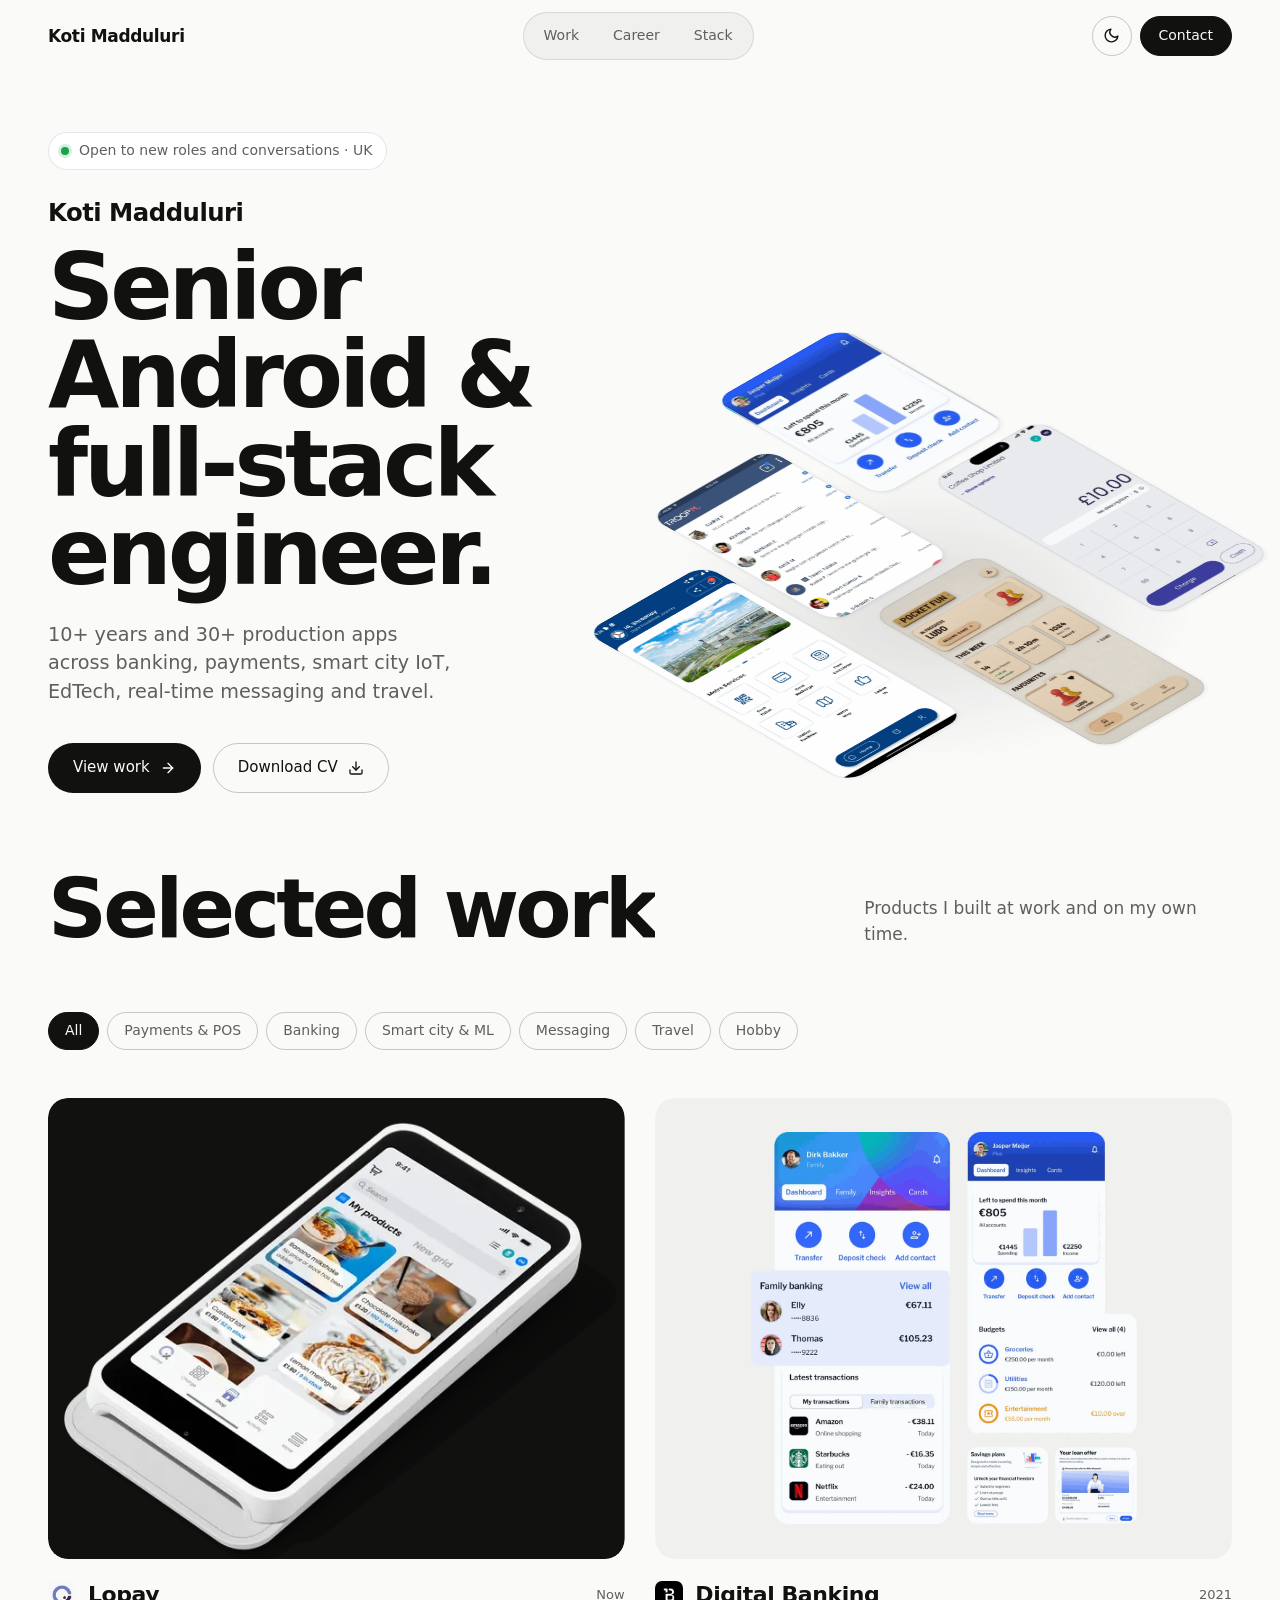
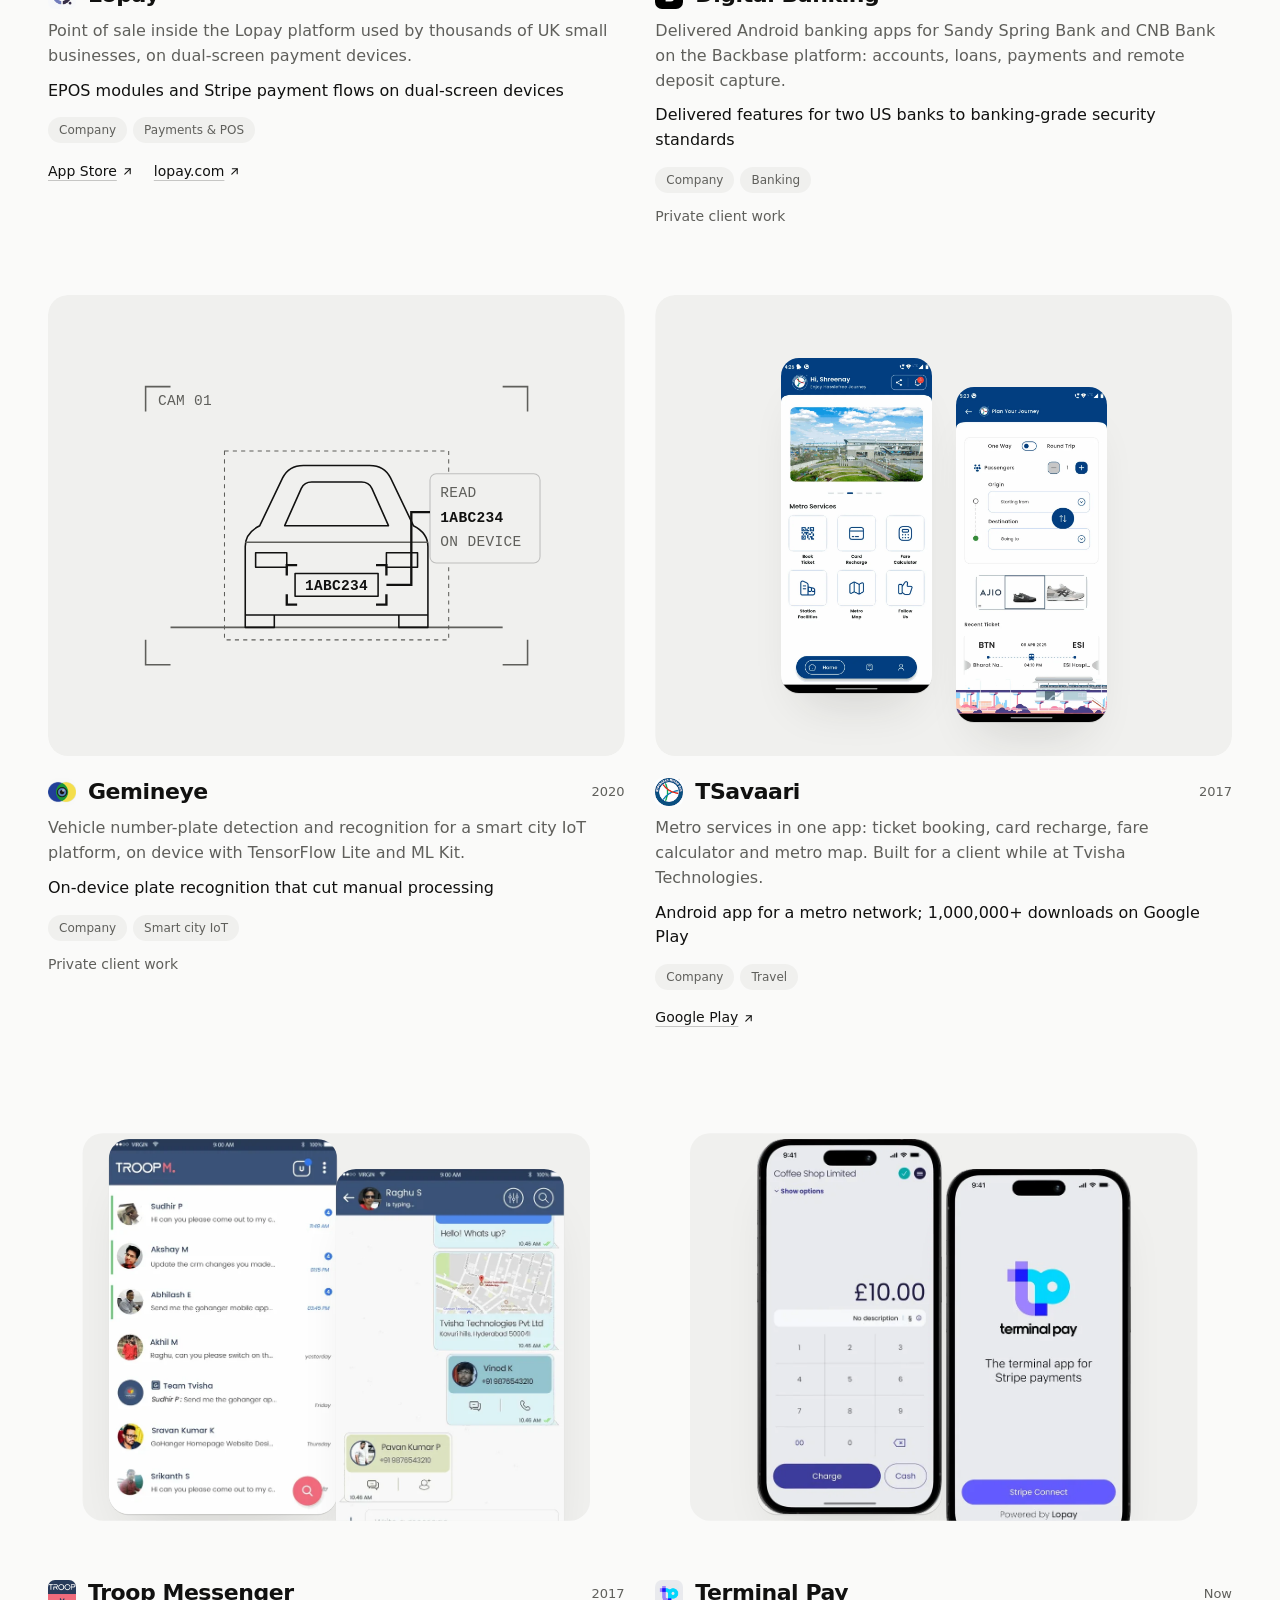
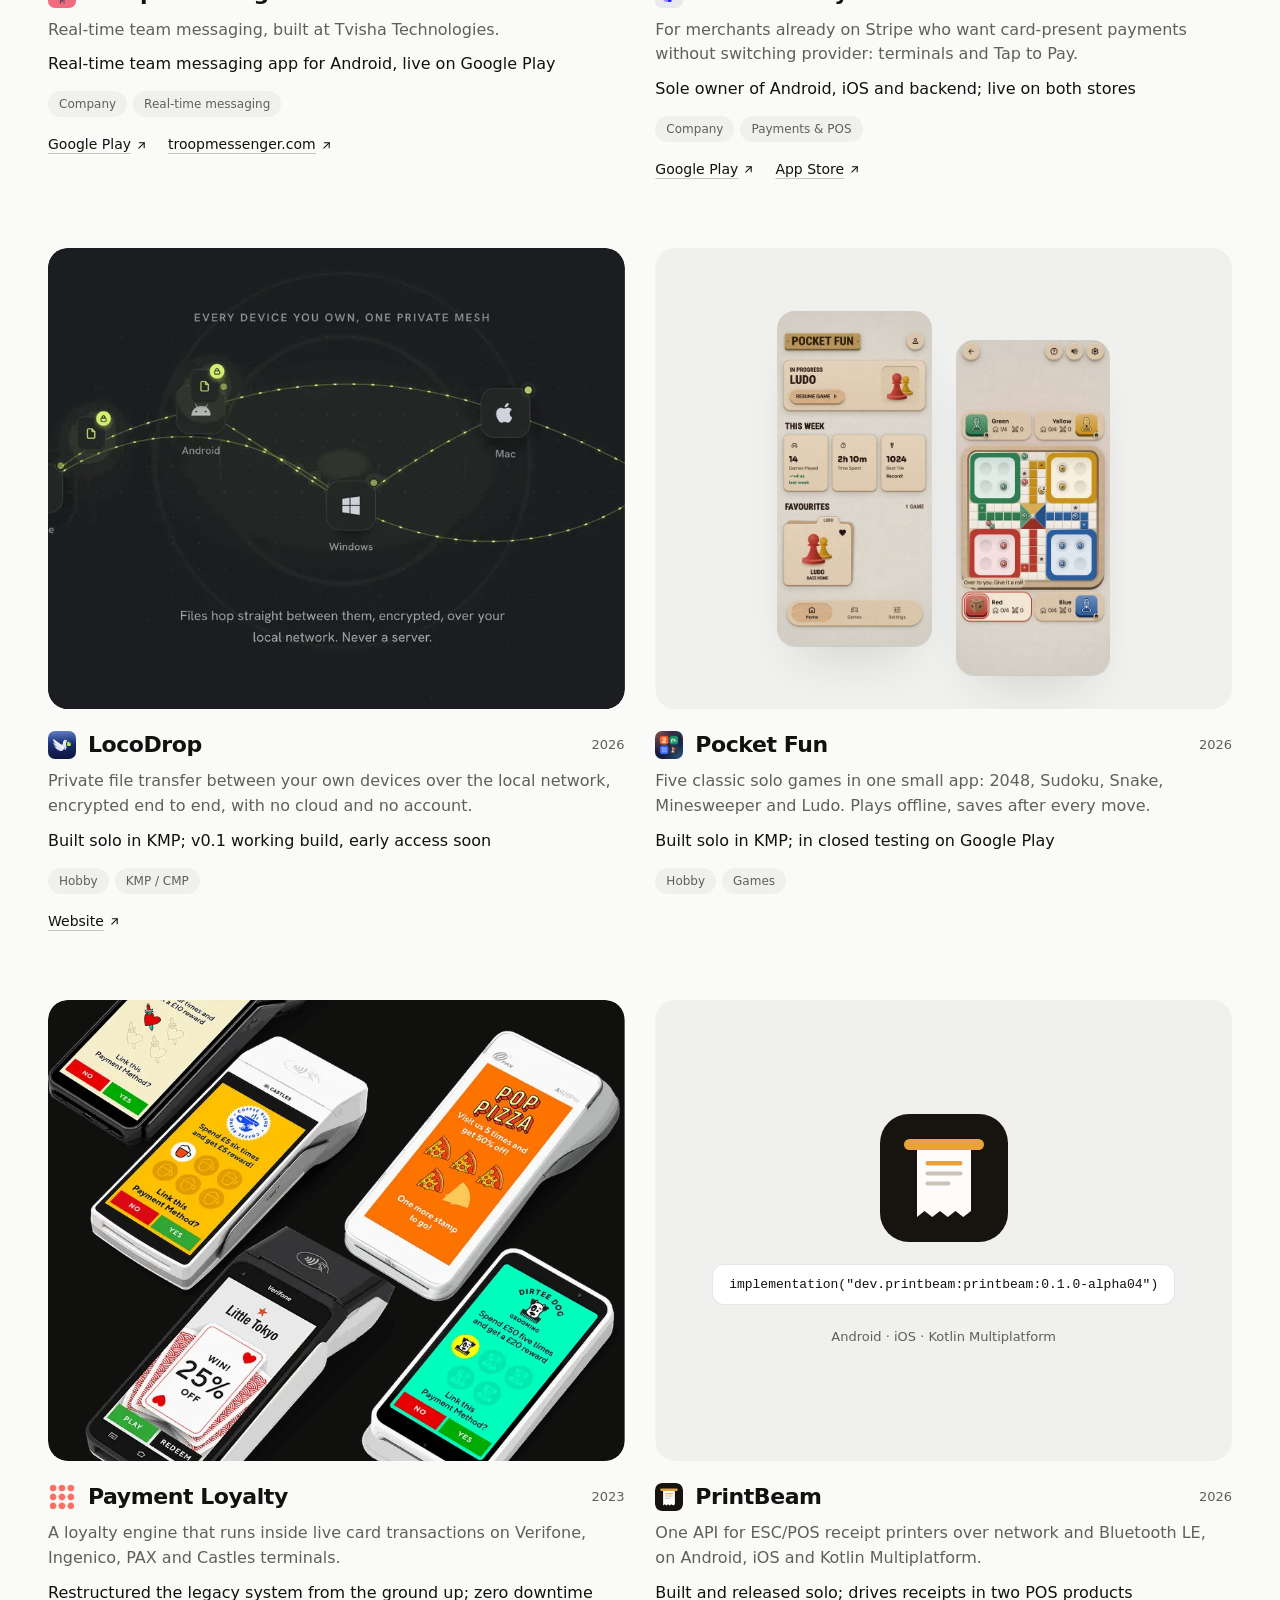
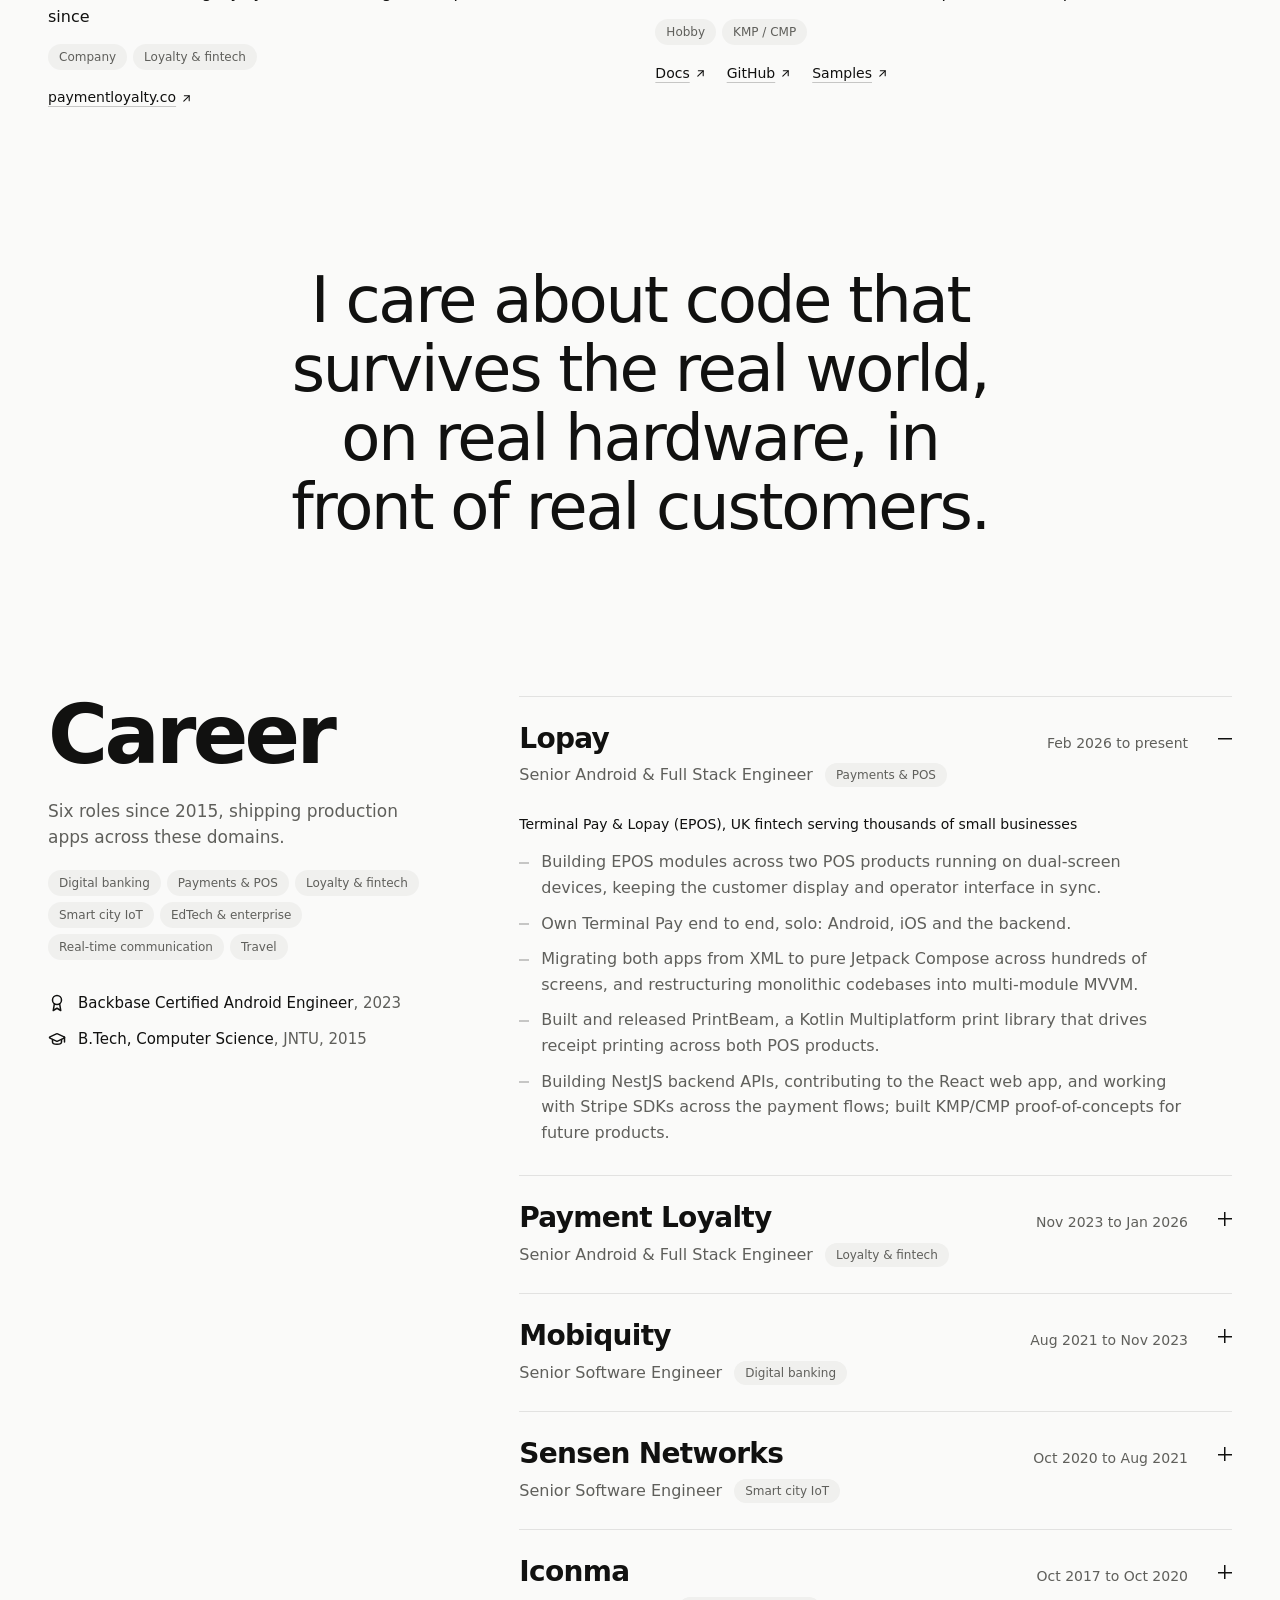
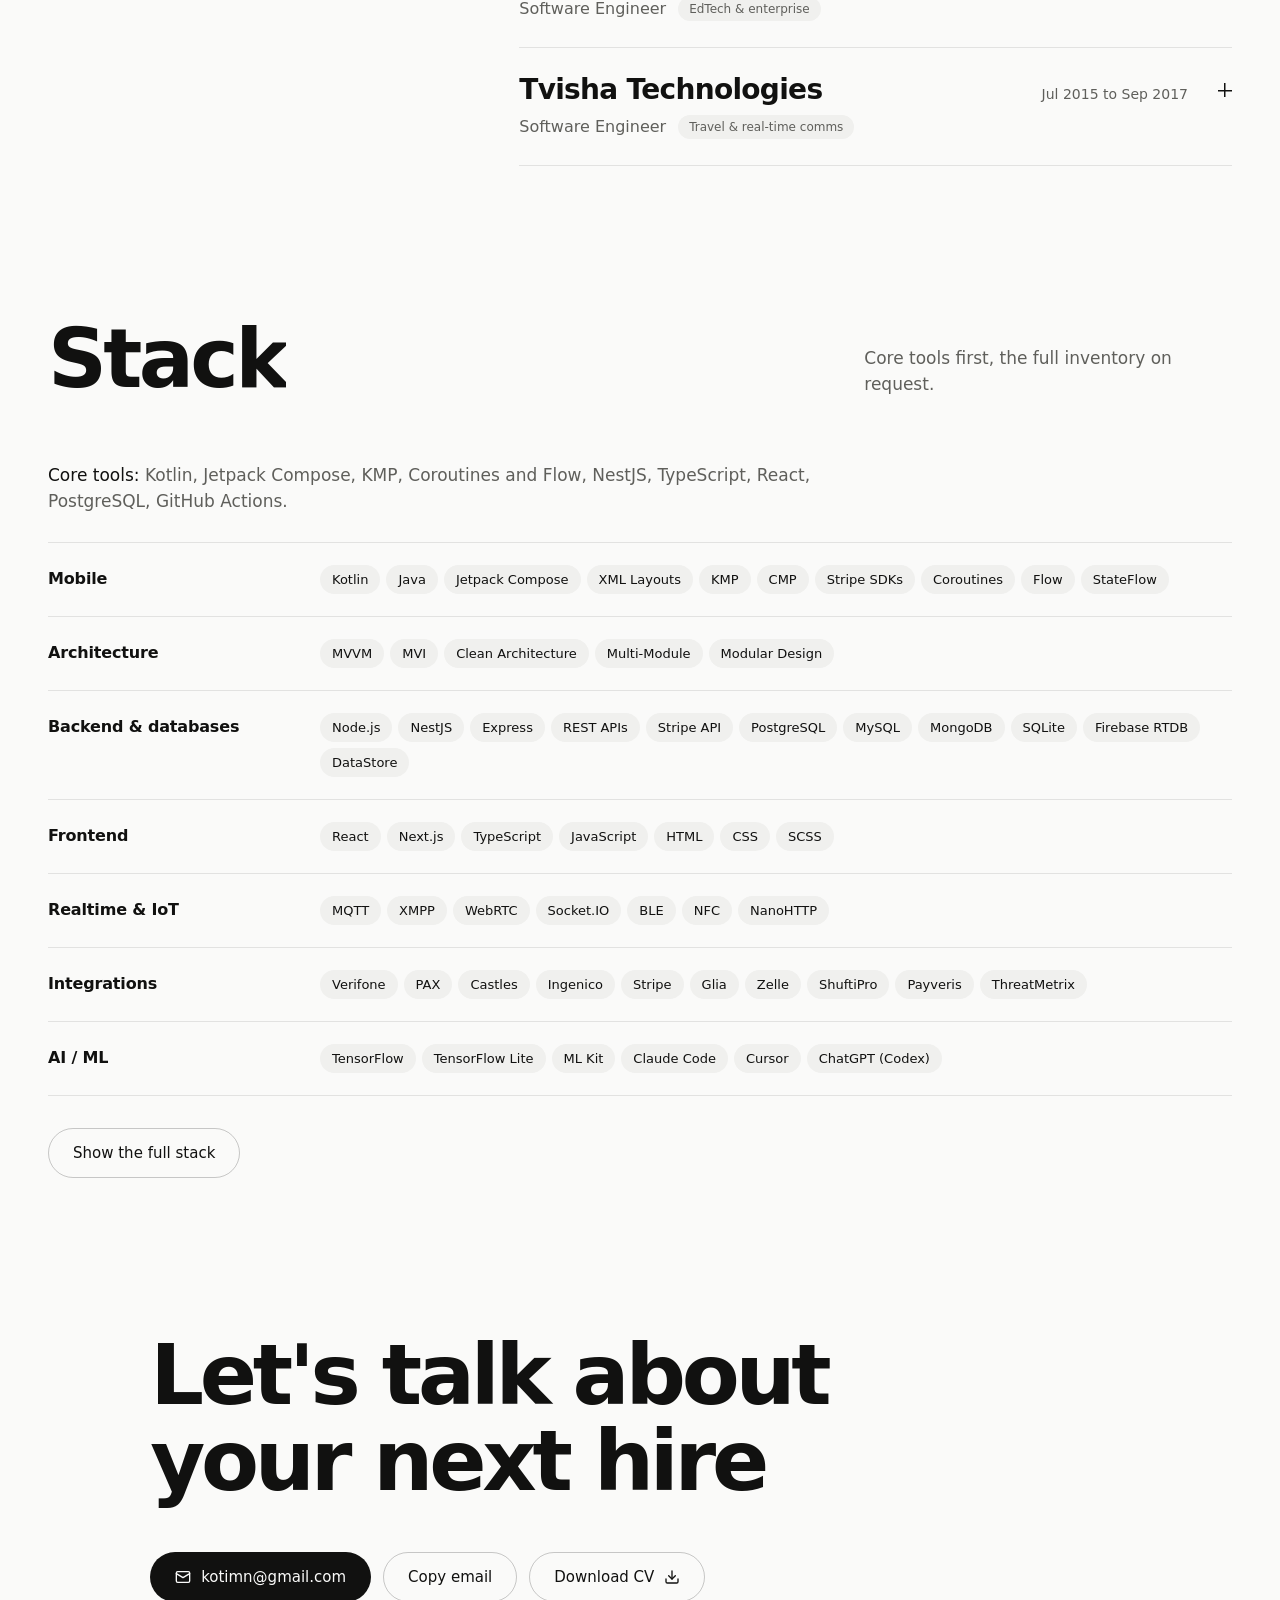
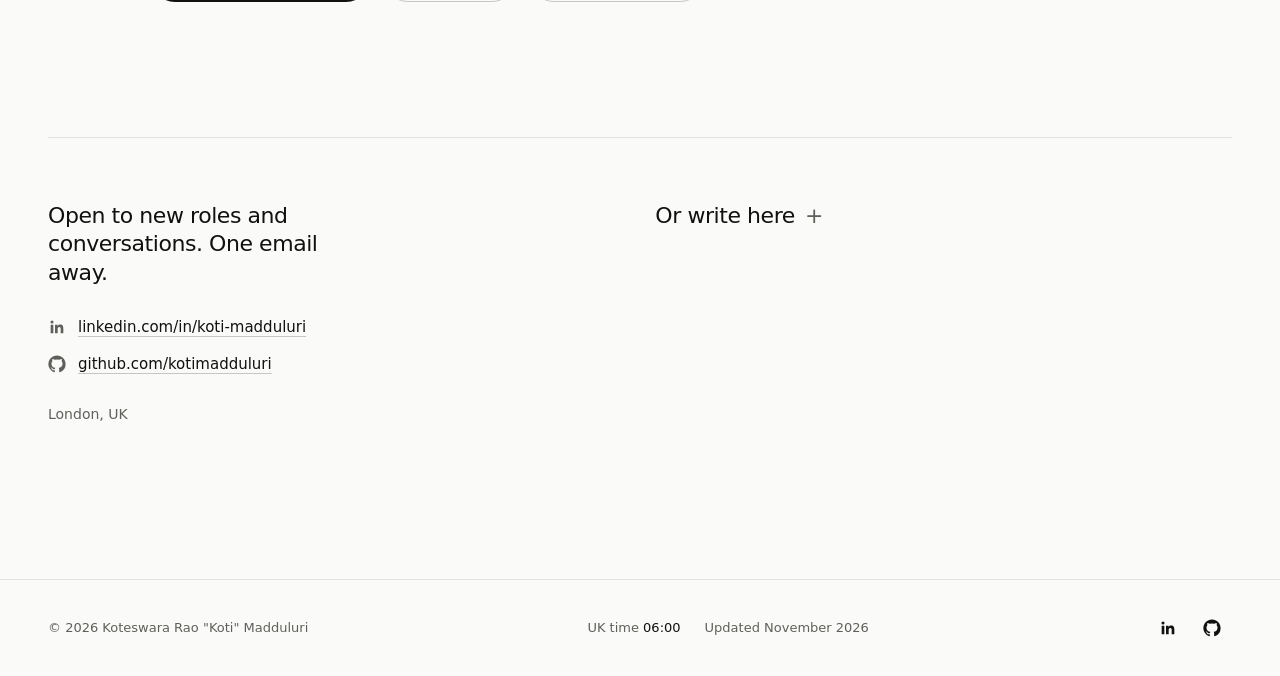
==== commit 3b0e0489: "Version home.css and main.js URLs so new HTML never runs a cached old script" ====
--- a/index.html
+++ b/index.html
@@ -27,7 +27,7 @@
   <link rel="preconnect" href="https://api.fontshare.com" />
   <link rel="preconnect" href="https://cdn.fontshare.com" crossorigin />
   <link href="https://api.fontshare.com/v2/css?f[]=satoshi@400,500,700&display=swap" rel="stylesheet" />
-  <link rel="stylesheet" href="css/home.css" />
+  <link rel="stylesheet" href="css/home.css?v=2" />
   <script>
     // Theme before first paint. Same `theme` key as the live site.
     (function () {
@@ -540,6 +540,6 @@
   </div>
 </footer>
 
-<script src="js/main.js" defer></script>
+<script src="js/main.js?v=2" defer></script>
 </body>
 </html>
